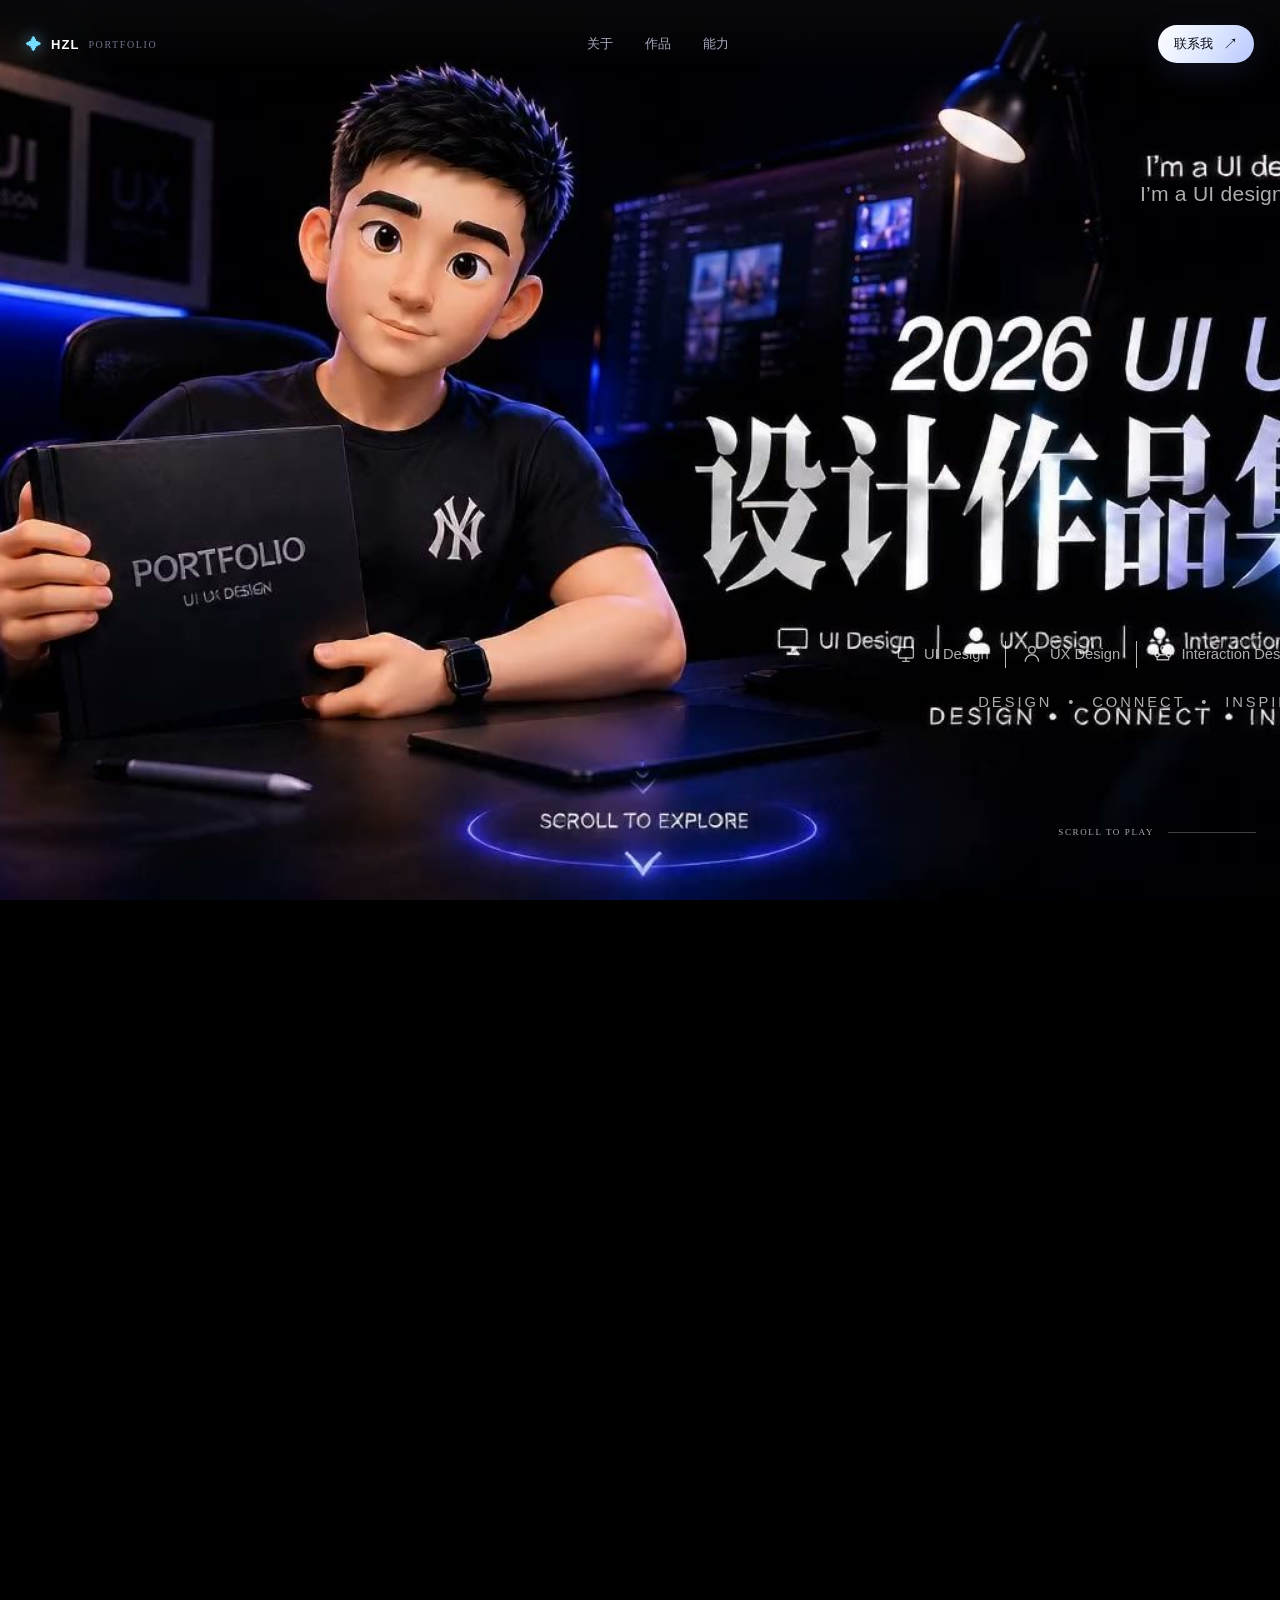
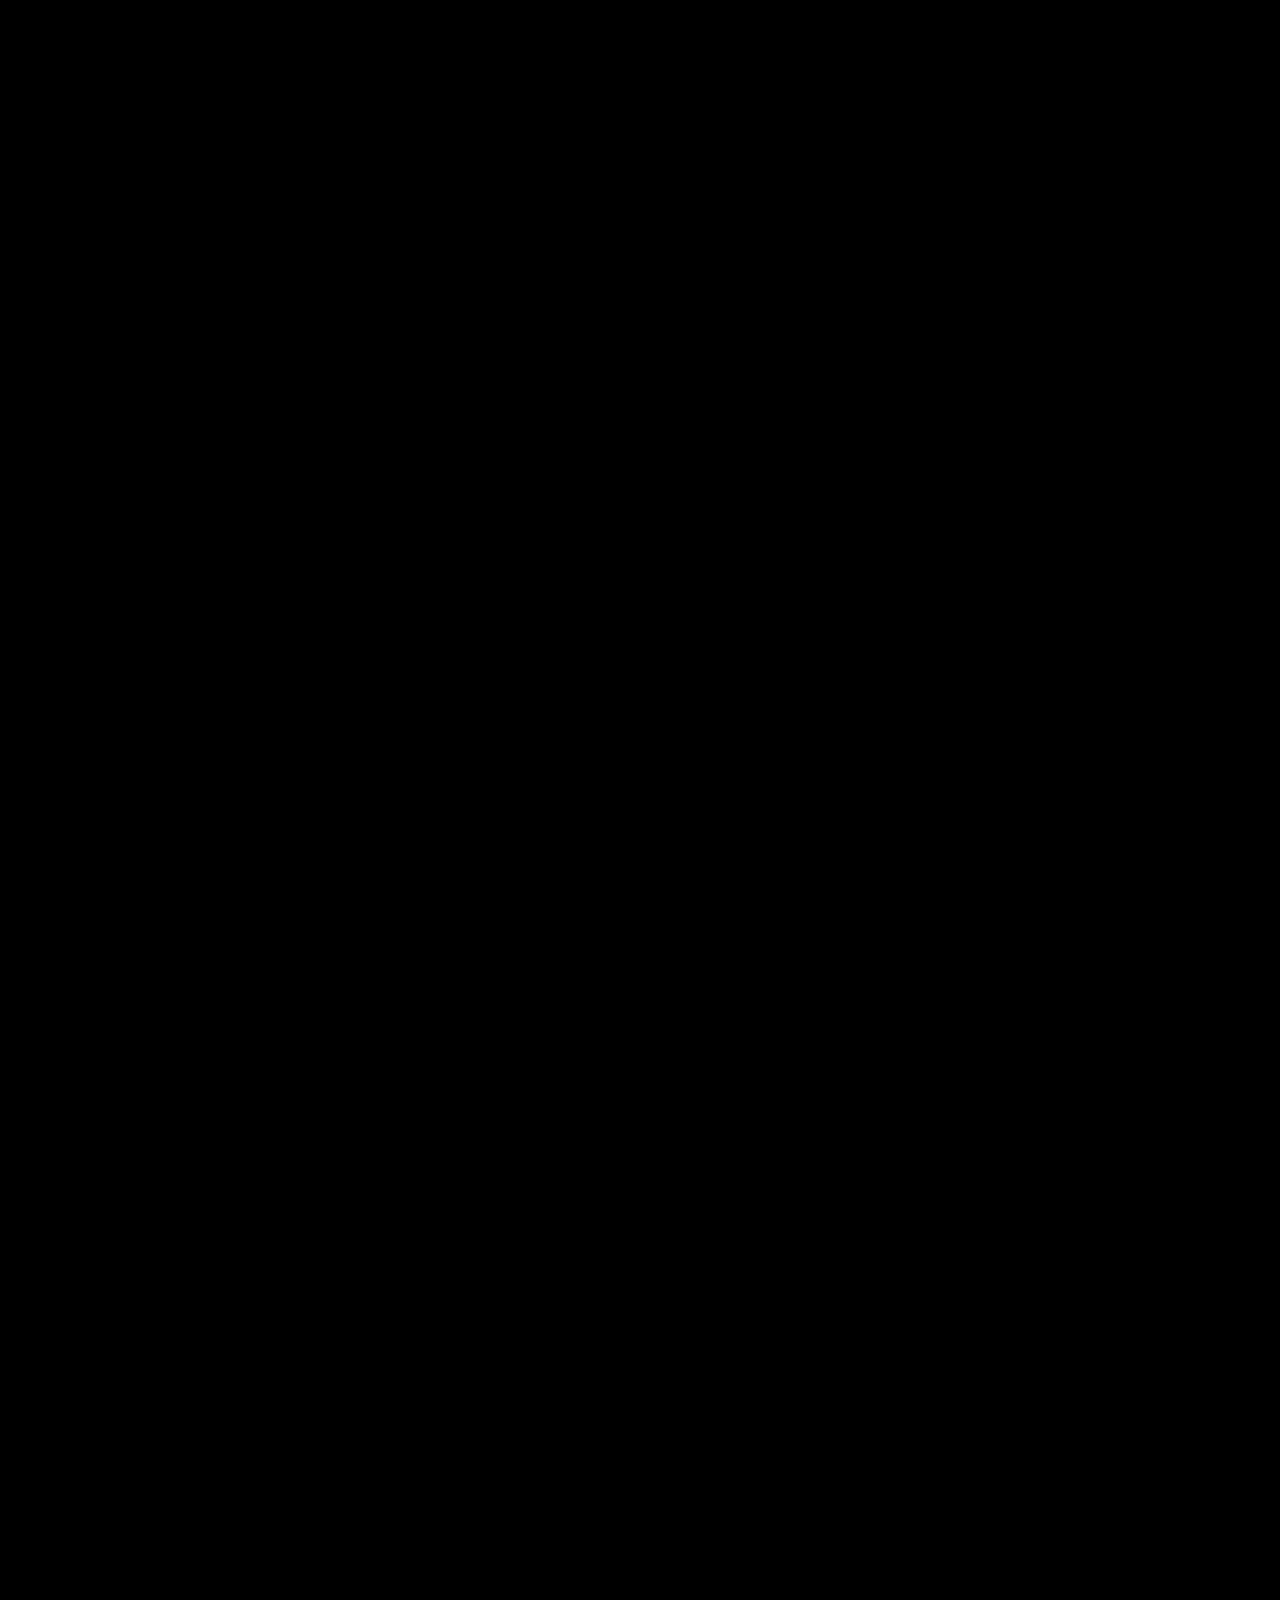
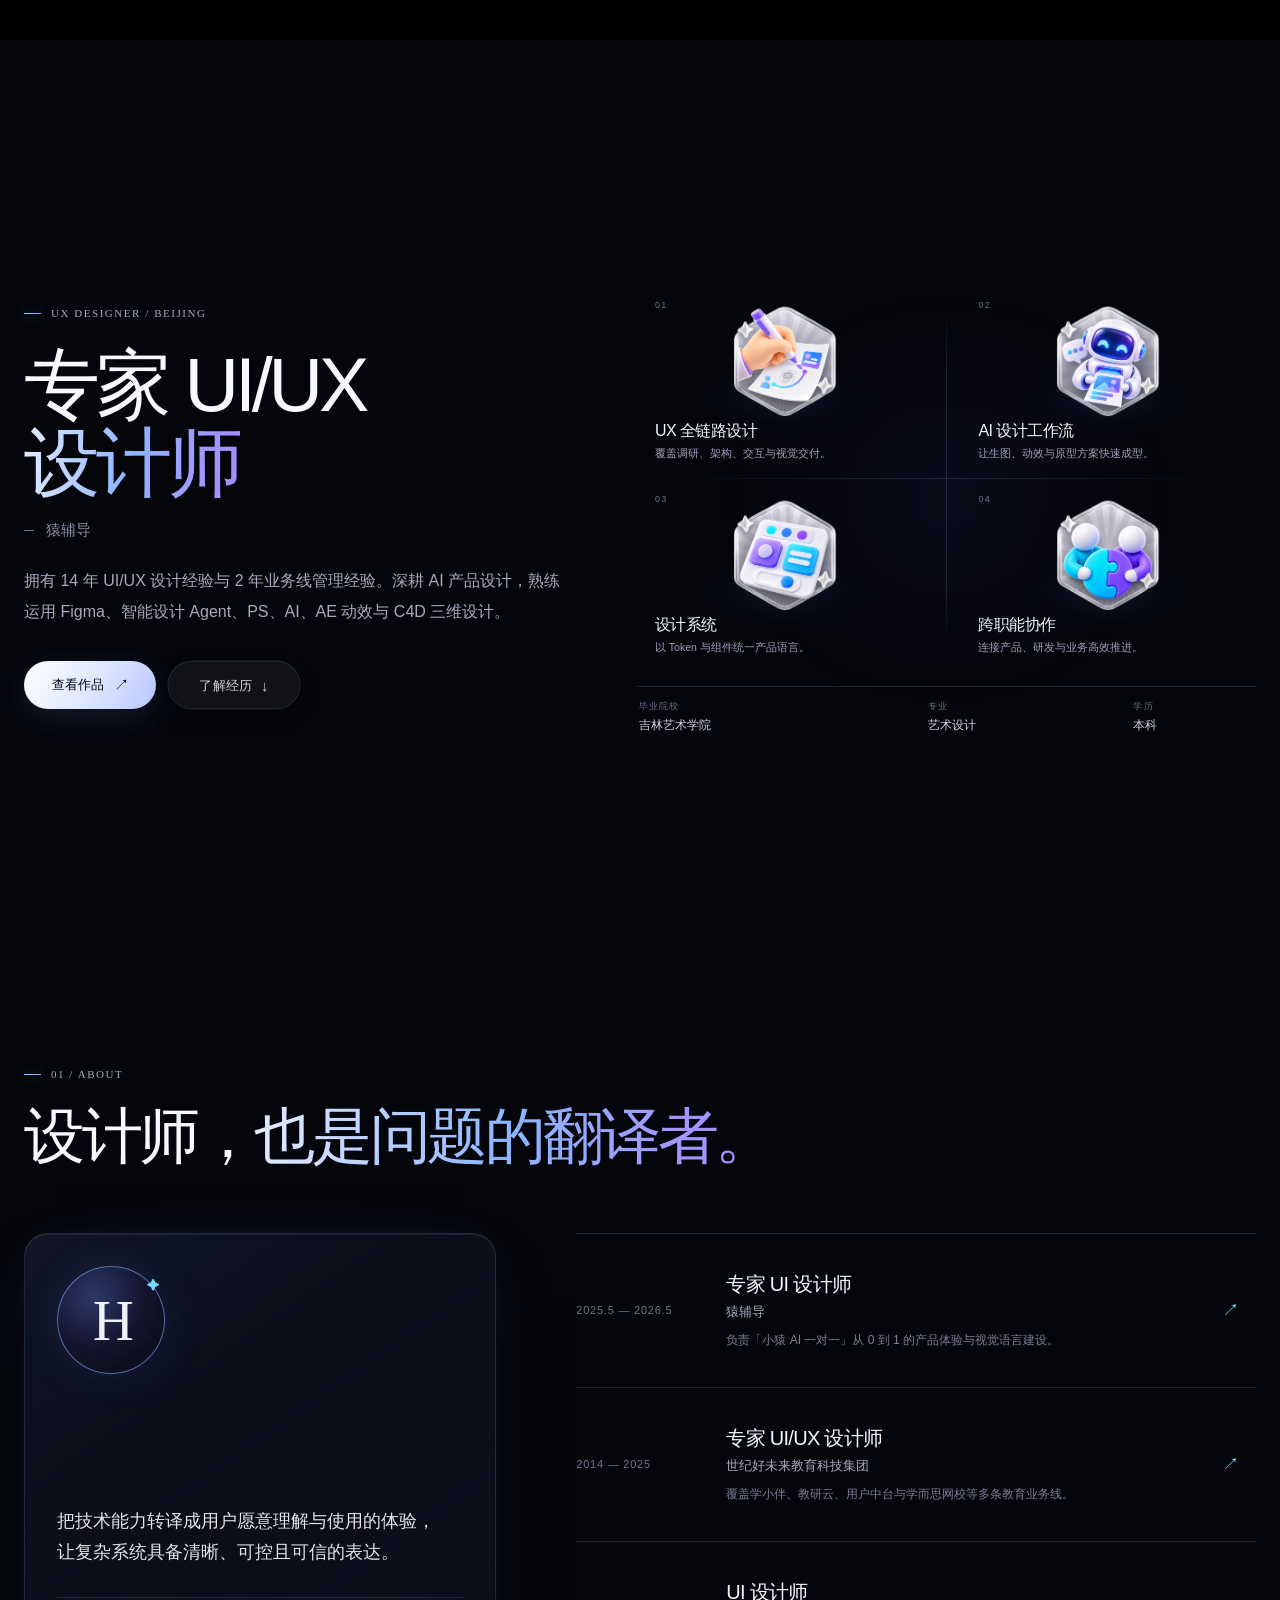
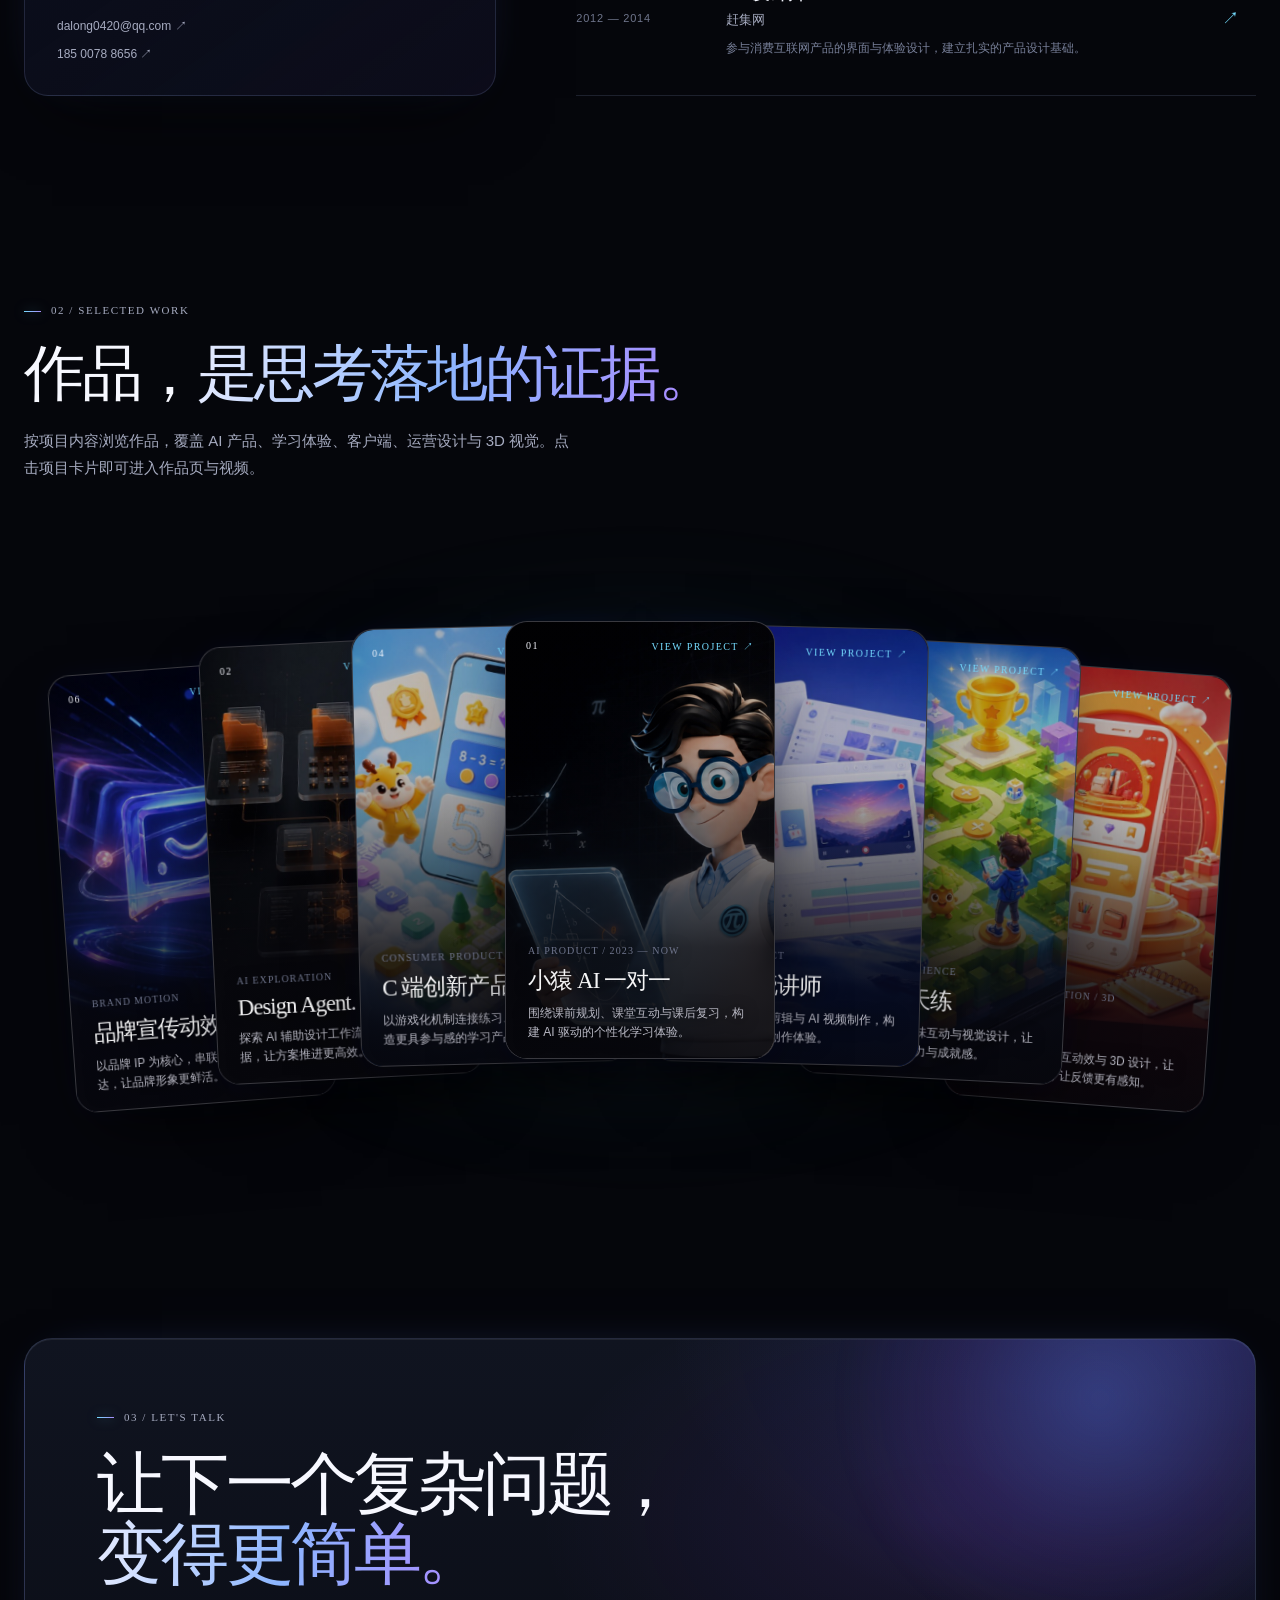
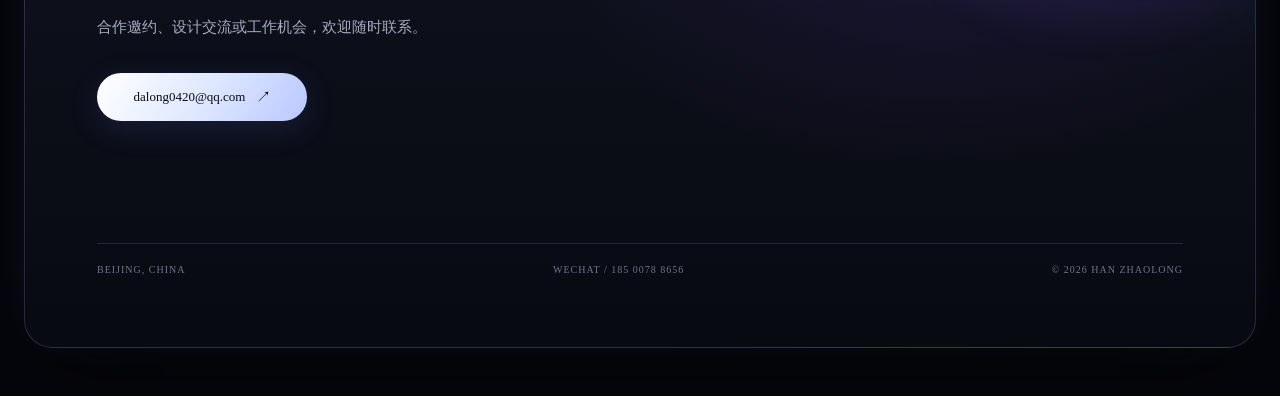
==== index.html @ 0c52e7dc "Deploy source bc55479" ====
<!doctype html>
<html lang="zh-CN">
  <head>
    <meta charset="UTF-8" />
    <meta name="viewport" content="width=device-width, initial-scale=1.0" />
    <meta name="description" content="韩兆龙 · UX 设计师 / AI 产品设计师 / 品牌设计师 · 14 年设计经验" />
    <script>
      var _hmt = _hmt || [];
      (function() {
        var hm = document.createElement('script');
        hm.src = 'https://hm.baidu.com/hm.js?922a0c4b0b0a022ebca0e4b324c9f6fa';
        var s = document.getElementsByTagName('script')[0];
        s.parentNode.insertBefore(hm, s);
      })();
    </script>
    <title>韩兆龙 · UX Portfolio</title>
    <script type="module" crossorigin src="/assets/index-C6Xk2EJB.js"></script>
    <link rel="stylesheet" crossorigin href="/assets/index-DSu1afa3.css">
  </head>
  <body>
    <div id="root"></div>
  </body>
</html>
---- assets/index-DSu1afa3.css ----
*{box-sizing:border-box;margin:0;padding:0}html{scroll-behavior:smooth;scrollbar-width:thin;scrollbar-color:#ffffff26 transparent}body{color:#f0f0f0;-webkit-font-smoothing:antialiased;background:#0a0a0a;font-family:-apple-system,BlinkMacSystemFont,Segoe UI,PingFang SC,Hiragino Sans GB,Microsoft YaHei,sans-serif;overflow-x:hidden}.specular-button{letter-spacing:.01em;color:var(--sb-text-color);background:color-mix(in srgb,var(--sb-tint) calc(var(--sb-tint-opacity)*100%),transparent);border-radius:var(--sb-radius);-webkit-backdrop-filter:blur(var(--sb-blur));cursor:pointer;border:0;outline:none;justify-content:center;align-items:center;margin:0;font:500 13px/1 Inter,sans-serif;transition:transform .15s;display:inline-flex;position:relative;box-shadow:inset 0 1px #ffffff0a,0 8px 24px #00000040}.specular-button:active{transform:scale(.97)}.specular-button:focus-visible{outline-offset:3px;outline:2px solid #d1fae5b3}.specular-button--sm{padding:10px 22px}.specular-button__fx{pointer-events:none;z-index:1;position:absolute;inset:-20px}.specular-button__fx canvas{width:100%;height:100%;display:block}.specular-button__label{z-index:2;align-items:center;gap:9px;display:inline-flex;position:relative}.work-card{width:100%;color:inherit;text-align:left;font:inherit;cursor:default;background:0 0;border:0;padding:0;text-decoration:none;display:block}.work-featured{cursor:pointer}.project-deck{perspective:1500px;perspective-origin:50% 44%;isolation:isolate;place-items:center;min-height:590px;margin-top:64px;display:grid;position:relative}@media (width>=1600px){.project-deck{zoom:1.15}}@media (width>=2000px){.project-deck{zoom:1.3}}@media (width>=2400px){.project-deck{zoom:1.5}}.project-deck:before{content:"";z-index:-1;filter:blur(45px);pointer-events:none;background:radial-gradient(circle,#6470ff29,#34d3990a 42%,#0000 72%);border-radius:50%;position:absolute;inset:9% 5% 3%}.project-deck>div{width:0;height:438px;transform-style:preserve-3d;grid-area:1/1;justify-content:center;display:flex}.project-deck>div:hover,.project-deck>div:focus-within{z-index:60!important}.project-deck-card{--tilt-x:0deg;--tilt-y:0deg;--glow-x:50%;--glow-y:35%;width:270px;height:100%;transform:translateX(calc(var(--slot) * 145px)) translateY(var(--fan-y)) rotateY(calc(var(--slot) * -5deg)) rotateZ(calc(var(--slot) * 1.4deg));transform-origin:50% 92%;transform-style:preserve-3d;z-index:var(--depth);will-change:transform;background:#111118;border:1px solid #ffffff2b;border-radius:22px;flex:0 0 270px;transition:transform .5s cubic-bezier(.16,1,.3,1),border-color .35s,box-shadow .45s;position:relative;overflow:hidden;box-shadow:0 30px 70px -24px #000000eb,0 0 28px #5766ff0d}.project-deck-card:after{content:"";z-index:4;border-radius:inherit;background:radial-gradient(circle at var(--glow-x) var(--glow-y), #fff3, transparent 34%);mix-blend-mode:screen;opacity:0;pointer-events:none;transition:opacity .28s;position:absolute;inset:0}.project-deck-card:hover,.project-deck-card:focus-visible,.project-deck-card:focus-within{z-index:50;transform:translateX(calc(var(--slot) * 145px)) translateY(-30px) scale(1.08) rotateX(var(--tilt-x)) rotateY(var(--tilt-y));border-color:#94a3ffb8;outline:none;box-shadow:0 48px 95px -24px #000000f2,0 0 42px #5b70ff33}.project-deck-card:hover:after,.project-deck-card:focus-visible:after,.project-deck-card:focus-within:after{opacity:.65}.project-deck-card .work-image,.project-deck-card:hover .work-image{border-radius:inherit;border:0;height:100%;position:absolute;inset:0;transform:none}.project-deck-card .work-image img{filter:brightness(.88)saturate(.96)contrast(1.03);opacity:.94;transition:filter .4s,opacity .4s,transform .5s}.project-deck-card:hover .work-image img,.project-deck-card:focus-visible .work-image img,.project-deck-card:focus-within .work-image img{filter:brightness()saturate(1.04)contrast(1.02);opacity:1}.project-deck-card .work-image:after{background:linear-gradient(#07070c1f 28%,#07070cd1 65%,#07070cfa 97%)}.project-deck-card .work-image>span,.project-deck-card .work-image>b{top:18px}.project-deck-card .work-info{z-index:3;text-shadow:0 2px 15px #000000d9;min-height:0;padding:26px 22px 16px;position:absolute;inset:auto 0 0;transform:translateZ(34px)}.project-deck-card .work-info h3{margin-top:9px;font-size:23px}.project-deck-card .work-info>span{color:#b8b8c3;font-size:12px;line-height:1.6}.work-chapters{flex-wrap:wrap;gap:7px;margin:16px 0 0;padding:0;list-style:none;display:flex}.work-subprojects{margin-top:16px}.work-subprojects summary{width:fit-content;color:var(--accent);letter-spacing:.08em;cursor:pointer;font:500 11px/1 Inter,sans-serif;list-style:none}.work-subprojects summary::-webkit-details-marker{display:none}.work-subprojects summary:before{content:"▷";margin-right:7px;transition:transform .25s;display:inline-block}.work-subprojects[open] summary:before{transform:rotate(90deg)}.work-chapters li{color:var(--muted);letter-spacing:.04em;background:#ffffff06;border:1px solid #ffffff1a;border-radius:999px;padding:7px 10px;font:10px/1 Inter,sans-serif}.case-chooser-backdrop{z-index:200;-webkit-backdrop-filter:blur(18px);background:#030305c7;place-items:center;padding:32px;animation:.28s ease-out chooser-fade;display:grid;position:fixed;inset:0}.case-chooser{background:linear-gradient(145deg,#18181dfa,#0a0a0dfa);border:1px solid #ffffff24;border-radius:28px;width:min(1180px,100%);max-height:calc(100svh - 64px);padding:48px;animation:.42s cubic-bezier(.22,1,.36,1) chooser-rise;position:relative;overflow:auto;box-shadow:0 40px 120px #000000a6}.case-chooser-close{color:#d4d4d8;cursor:pointer;background:#ffffff0a;border:1px solid #ffffff24;border-radius:50%;width:40px;height:40px;font:300 25px/1 Inter,sans-serif;transition:border-color .25s,color .25s,transform .25s;position:absolute;top:22px;right:24px}.case-chooser-close:hover,.case-chooser-close:focus-visible{border-color:var(--accent);color:#fff;outline:none;transform:rotate(8deg)}.case-chooser h2{color:#fff;letter-spacing:-.055em;max-width:680px;margin:22px 0 14px;font:500 clamp(38px,5vw,62px)/1.02 Geist,Inter,sans-serif}.case-chooser h2 em{color:var(--accent);font-style:normal;display:block}.case-chooser-intro{color:var(--muted);font-size:14px;line-height:1.7}.case-chooser-grid{grid-template-columns:repeat(3,minmax(0,1fr));gap:16px;margin-top:34px;display:grid}.case-choice{border:1px solid var(--line);min-width:0;color:inherit;text-align:left;font:inherit;cursor:pointer;background:#ffffff06;border-radius:20px;padding:0;text-decoration:none;transition:transform .35s cubic-bezier(.22,1,.36,1),border-color .3s,background .3s;display:block;overflow:hidden}.case-choice:hover,.case-choice:focus-visible{background:#ffffff0b;border-color:#34d3997a;outline:none;transform:translateY(-5px)}.case-choice-image{background:#151411;height:190px;overflow:hidden}.case-choice-image img{object-fit:cover;filter:grayscale(.35);opacity:.78;width:100%;height:100%;transition:transform .65s cubic-bezier(.22,1,.36,1),filter .3s,opacity .3s;display:block}.case-choice:hover img,.case-choice:focus-visible img{filter:grayscale(0);opacity:1;transform:scale(1.035)}.case-choice-copy{flex-direction:column;min-width:0;min-height:230px;padding:24px;display:flex}.case-choice-copy>span{color:var(--accent);letter-spacing:.14em;font:10px/1 Inter,sans-serif}.case-choice-copy h3{color:#fff;letter-spacing:-.04em;margin:13px 0 10px;font:500 25px/1.15 Geist,Inter,sans-serif}.case-choice-copy p{color:var(--muted);font-size:13px;line-height:1.7}.case-choice-copy b{color:#fff;letter-spacing:.1em;margin-top:auto;padding-top:24px;font:500 11px/1 Inter,sans-serif}@keyframes chooser-fade{0%{opacity:0}to{opacity:1}}@keyframes chooser-rise{0%{opacity:0;transform:translateY(22px)scale(.985)}to{opacity:1;transform:none}}.project-gallery-backdrop{z-index:220;-webkit-backdrop-filter:blur(22px);background:#030306e0;place-items:center;padding:24px;animation:.28s ease-out chooser-fade;display:grid;position:fixed;inset:0}.project-gallery{background:linear-gradient(145deg,#17171dfc,#08080cfc);border:1px solid #ffffff24;border-radius:26px;grid-template-rows:auto minmax(0,1fr) auto;width:min(1240px,100%);height:min(900px,100svh - 48px);max-height:calc(100svh - 48px);animation:.42s cubic-bezier(.22,1,.36,1) chooser-rise;display:grid;overflow:hidden;box-shadow:0 45px 140px #000000b8}.project-gallery-header{border-bottom:1px solid var(--line);grid-template-columns:minmax(0,1fr) auto 42px 42px;align-items:center;gap:24px;min-height:92px;padding:18px 22px 16px 28px;display:grid}.project-gallery-header p{color:var(--accent);letter-spacing:.14em;font:10px/1 Inter,sans-serif}.project-gallery-header h2{color:#fff;letter-spacing:-.04em;margin-top:7px;font:500 25px/1.05 Geist,Inter,sans-serif}.project-gallery-header>span{color:var(--muted);letter-spacing:.12em;font:11px/1 Inter,sans-serif}.project-gallery-close,.project-gallery-expand,.project-gallery-thumbnails-toggle,.project-gallery-nav{color:#fff;cursor:pointer;background:#0c0c10b8;border:1px solid #ffffff26;transition:border-color .25s,background .25s,transform .25s}.project-gallery-close,.project-gallery-expand,.project-gallery-thumbnails-toggle{border-radius:50%;width:42px;height:42px;font:300 25px/1 Inter,sans-serif}.project-gallery-expand{font-size:17px}.project-gallery-thumbnails-toggle{font-size:18px}.project-gallery-close:hover,.project-gallery-close:focus-visible,.project-gallery-expand:hover,.project-gallery-expand:focus-visible,.project-gallery-thumbnails-toggle:hover,.project-gallery-thumbnails-toggle:focus-visible,.project-gallery-thumbnails-toggle[aria-pressed=true],.project-gallery-nav:hover,.project-gallery-nav:focus-visible{border-color:var(--accent);background:#1c1c22f2;outline:none}.project-gallery-stage{background:#050507;place-items:center;min-width:0;height:auto;min-height:0;padding:18px 76px;display:grid;position:relative;overflow:hidden}.project-gallery-stage>img,.project-gallery-stage>video{object-fit:contain;border-radius:8px;width:100%;min-width:0;height:100%;min-height:0;display:block;box-shadow:0 24px 65px #00000080}.project-gallery-nav{border-radius:14px;place-items:center;width:46px;height:58px;display:grid;position:absolute;top:50%;transform:translateY(-50%)}.project-gallery-nav:hover,.project-gallery-nav:focus-visible{transform:translateY(-50%)scale(1.04)}.project-gallery-nav svg{width:23px;height:23px}.project-gallery-nav.is-previous{left:17px}.project-gallery-nav.is-next{right:17px}.project-gallery-thumbnails{scrollbar-width:thin;scrollbar-color:#fff3 transparent;background:#ffffff05;gap:9px;padding:14px 20px 18px;display:flex;overflow-x:auto}.project-gallery-thumbnails button{opacity:.55;cursor:pointer;background:#111;border:1px solid #ffffff1f;border-radius:8px;flex:0 0 92px;height:54px;padding:0;transition:opacity .22s,border-color .22s,transform .22s;position:relative;overflow:hidden}.project-gallery-thumbnails button:hover,.project-gallery-thumbnails button:focus-visible,.project-gallery-thumbnails button.is-active{border-color:var(--accent);opacity:1;outline:none;transform:translateY(-2px)}.project-gallery-thumbnails img{object-fit:cover;width:100%;height:100%;display:block}.project-gallery-play{color:#fff;background:#050508c7;border:1px solid #ffffff85;border-radius:50%;place-items:center;width:26px;height:26px;padding-left:2px;font:10px/1 Inter,sans-serif;display:grid;position:absolute;inset:50% auto auto 50%;transform:translate(-50%,-50%);box-shadow:0 4px 16px #00000073}.project-gallery-backdrop.is-fullscreen{-webkit-backdrop-filter:none;background:#000;padding:0}.project-gallery-backdrop.is-fullscreen .project-gallery{background:#000;border:0;border-radius:0;width:100vw;height:100svh;max-height:none;display:block;position:relative}.project-gallery-backdrop.is-fullscreen .project-gallery-header{z-index:3;background:0 0;border:0;grid-template-columns:auto 42px 42px 42px;justify-content:end;gap:10px;min-height:0;padding:0;position:absolute;inset:18px 18px auto auto}.project-gallery-backdrop.is-fullscreen .project-gallery-header>div{display:none}.project-gallery-backdrop.is-fullscreen .project-gallery-header>span{color:#fff;-webkit-backdrop-filter:blur(8px);background:#00000094;border-radius:999px;padding:10px 12px}.project-gallery-backdrop.is-fullscreen .project-gallery-stage{background:#000;height:100%;padding:0;transition:bottom .28s cubic-bezier(.22,1,.36,1);position:absolute;inset:0}.project-gallery-backdrop.is-fullscreen .project-gallery-stage>img,.project-gallery-backdrop.is-fullscreen .project-gallery-stage>video{box-shadow:none;border-radius:0}.project-gallery-backdrop.is-fullscreen .project-gallery-thumbnails{display:none}.project-gallery-backdrop.is-fullscreen.is-thumbnails-open .project-gallery-stage{height:auto;bottom:86px}.project-gallery-backdrop.is-fullscreen.is-thumbnails-open .project-gallery-thumbnails{z-index:4;-webkit-backdrop-filter:blur(18px);background:#08080ceb;border-top:1px solid #ffffff1a;height:86px;padding:14px 18px 18px;display:flex;position:absolute;inset:auto 0 0}@media (width<=900px) and (width>=681px){.case-chooser-grid{grid-template-columns:1fr 1fr}}@media (width<=680px){.project-deck{place-items:initial;perspective:1100px;scroll-snap-type:x mandatory;scrollbar-width:none;min-height:510px;margin:42px -18px 0;padding:15px 18px 32px;display:flex;overflow-x:auto}.project-deck::-webkit-scrollbar{display:none}.project-deck>div{scroll-snap-align:center;flex:0 0 min(78vw,300px);width:min(78vw,300px);height:430px;margin-right:20px}.project-deck-card,.project-deck-card:hover,.project-deck-card:focus-visible,.project-deck-card:focus-within{flex-basis:100%;width:100%;transform:none}.project-gallery-backdrop{padding:10px}.project-gallery{border-radius:19px;height:calc(100svh - 20px);max-height:calc(100svh - 20px)}.project-gallery-header{grid-template-columns:1fr auto 36px 36px;gap:10px;min-height:76px;padding:13px 13px 12px 17px}.project-gallery-header h2{font-size:20px}.project-gallery-close,.project-gallery-expand,.project-gallery-thumbnails-toggle{width:36px;height:36px}.project-gallery-backdrop.is-fullscreen .project-gallery-header{grid-template-columns:auto 36px 36px 36px;gap:8px;inset:10px 10px auto auto}.project-gallery-backdrop.is-fullscreen .project-gallery-stage{padding:0}.project-gallery-backdrop.is-fullscreen.is-thumbnails-open .project-gallery-stage{bottom:68px}.project-gallery-backdrop.is-fullscreen.is-thumbnails-open .project-gallery-thumbnails{height:68px;padding:10px 12px 13px}.project-gallery-stage{height:auto;padding:12px 42px}.project-gallery-nav{border-radius:11px;width:34px;height:48px}.project-gallery-nav.is-previous{left:6px}.project-gallery-nav.is-next{right:6px}.project-gallery-thumbnails{gap:7px;padding:10px 12px 13px}.project-gallery-thumbnails button{flex-basis:76px;height:45px}.case-chooser-backdrop{padding:14px}.case-chooser{border-radius:22px;max-height:calc(100svh - 28px);padding:34px 18px 20px}.case-chooser-close{width:36px;height:36px;top:15px;right:16px}.case-chooser h2{overflow-wrap:anywhere;margin-top:20px;font-size:34px}.case-chooser-intro{padding-right:28px}.case-chooser-grid{grid-template-columns:1fr;gap:12px;margin-top:25px}.case-choice{grid-template-columns:96px minmax(0,1fr);display:grid}.case-choice-image{height:100%;min-height:170px}.case-choice-copy{min-height:170px;padding:18px}.case-choice-copy h3{overflow-wrap:anywhere;font-size:20px}.case-choice-copy p{font-size:12px}.case-choice-copy b{padding-top:14px}}@media (prefers-reduced-motion:reduce){.project-deck-card,.project-deck-card:hover,.project-deck-card:focus-visible,.project-deck-card:focus-within{transform:translateX(calc(var(--slot) * 145px));transition:none}.case-chooser-backdrop,.case-chooser{animation:none}}.light-rays-container{pointer-events:none;width:100%;height:100%;position:relative;overflow:hidden}@font-face{font-family:Inter;src:local(Inter),local(Helvetica Neue);font-display:swap}@font-face{font-family:Geist;src:local(Geist),local(SF Pro Display),local(Helvetica Neue);font-display:swap}.video-intro-sticky{isolation:isolate}.video-intro-media{z-index:0}.video-intro-vignette{z-index:1}.video-copy-stage{z-index:4;transform:translate(-50%,-50%)}.navbar-video-hidden{opacity:0;pointer-events:none;transform:translateY(-18px)}.video-copy-top{width:18.5%;height:11%;padding-left:1.4%;top:10%;left:81.5%;box-shadow:0 0 12px 7px #000000d6}.video-copy-bottom{align-items:flex-end;gap:clamp(14px,1.55vw,24px);width:42%;height:22%;padding:1.5% 2.4% 1.2% 1%;top:60%;left:58%;box-shadow:0 0 13px 8px #000000db}.video-disciplines{justify-content:flex-end}.video-copy-bottom>p{text-align:right}.video-intro{--video-progress:0;background:#000;height:360vh;position:relative}.video-intro-sticky{background:#000;height:100svh;position:sticky;top:0;overflow:hidden}.video-intro-media{object-fit:cover;opacity:1;width:100%;height:100%;position:absolute;inset:0}.video-intro-vignette{pointer-events:none;background:linear-gradient(#0000007a,#0000 28% 62%,#00000085),linear-gradient(90deg,#0000004d,#0000 45%);position:absolute;inset:0}.video-copy-stage{z-index:2;pointer-events:none;color:#fff;width:max(100vw,177.778vh);height:max(56.25vw,100vh);position:absolute;top:50%;left:50%;transform:translate(-50%,-50%)}.video-copy-top{background:linear-gradient(90deg,#000000f5 0%,#000 18% 88%,#000000d1 100%);align-items:center;width:20%;height:15%;padding-left:2%;display:flex;position:absolute;top:9%;left:80.5%;box-shadow:0 0 22px 15px #000000e6}.video-copy-top p{letter-spacing:.01em;white-space:nowrap;font:400 clamp(14px,1.65vw,28px)/1.2 Geist,Inter,sans-serif}.video-copy-bottom{background:linear-gradient(90deg,#000000d1,#000 8% 100%);flex-direction:column;justify-content:center;align-items:center;gap:clamp(18px,2.1vw,32px);width:46%;height:26%;padding:2% 1% 1%;display:flex;position:absolute;top:66%;left:54.5%;box-shadow:0 0 24px 17px #000000e6}.video-disciplines{justify-content:center;align-items:center;gap:clamp(10px,1.25vw,22px);width:100%;display:flex}.video-disciplines span{white-space:nowrap;align-items:center;gap:clamp(6px,.65vw,11px);font:400 clamp(11px,1.15vw,20px)/1 Geist,Inter,sans-serif;display:flex}.video-disciplines svg{fill:none;stroke:currentColor;stroke-width:1.7px;stroke-linecap:round;stroke-linejoin:round;width:clamp(16px,1.55vw,27px);height:clamp(16px,1.55vw,27px)}.video-disciplines i{background:#ffffffb8;width:1px;height:clamp(20px,2.1vw,34px)}.video-copy-bottom>p{letter-spacing:.2em;white-space:nowrap;font:400 clamp(10px,1.15vw,20px)/1 Inter,sans-serif}.video-copy-bottom>p b{padding:0 .6em;font-weight:400}.video-intro-scroll{z-index:3;right:max(24px,calc((100vw - var(--max))/2));color:#ffffffad;letter-spacing:.18em;align-items:center;gap:14px;font:500 9px/1 Inter;display:flex;position:absolute;bottom:clamp(40px,7vh,72px)}.video-intro-scroll>i{background:#ffffff40;width:88px;height:1px;display:block;overflow:hidden}.video-intro-scroll>i b{transform-origin:0;width:100%;height:100%;transform:scaleX(var(--video-progress));background:#fff;display:block}.navbar-on-video{background:linear-gradient(#0000007a,#0000)}.magic-rings-background{z-index:0;pointer-events:auto;opacity:.95;mix-blend-mode:screen;position:absolute;inset:0;-webkit-mask-image:radial-gradient(76% 58% at 55% 32%,#000 0%,#000000e6 50%,#0000 100%);mask-image:radial-gradient(76% 58% at 55% 32%,#000 0%,#000000e6 50%,#0000 100%)}.aura-background:before,.aura-background:after,.aura-background i,.aura-background b{z-index:1;pointer-events:none}.aura-background b{opacity:.55}@media (width<=860px){.magic-rings-background{opacity:.55;-webkit-mask-image:radial-gradient(105% 45% at 50% 15%,#000 0%,#000000b8 58%,#0000 100%);mask-image:radial-gradient(105% 45% at 50% 15%,#000 0%,#000000b8 58%,#0000 100%)}}.spotlight-four{opacity:.18;filter:blur(15px);width:15vw;animation-delay:-1.3s;left:20%;transform:rotate(31deg)}.spotlight-five{opacity:.2;filter:blur(14px);width:16vw;animation-delay:-4s;left:63%;transform:rotate(-27deg)}.background-sweep{display:none}.spotlight{z-index:1;clip-path:polygon(43% 0,57% 0,100% 100%,75% 94%,54% 100%,22% 92%,0 100%);filter:blur(14px);mix-blend-mode:screen;opacity:.34;transform-origin:top;will-change:transform,opacity,filter;background:linear-gradient(90deg,#0000 0%,#ffffff06 16%,#ffffff3b 48%,#ffffff12 61%,#0000 100%);width:21vw;min-width:240px;height:125vh;position:absolute;top:-34vh;-webkit-mask-image:linear-gradient(#000 0%,#000000e6 55%,#0000 100%);mask-image:linear-gradient(#000 0%,#000000e6 55%,#0000 100%)}.spotlight:after{content:"";clip-path:polygon(42% 0,62% 0,100% 100%,0 92%);filter:blur(20px);opacity:.5;background:radial-gradient(at 48% 22%,#fff6,#0000 30%),linear-gradient(90deg,#0000,#ffffff29,#0000);position:absolute;inset:3% 22% 0}.spotlight-one{animation:13s cubic-bezier(.37,.02,.36,1) infinite alternate beamOne;left:31%}.spotlight-two{width:15vw;animation:17s cubic-bezier(.25,.1,.35,1) -4s infinite alternate beamTwo;left:42%}.spotlight-three{width:23vw;animation:15s cubic-bezier(.42,0,.28,1) -9s infinite alternate beamThree;left:51%}.spotlight-four{width:18vw;animation:19s ease-in-out -6s infinite alternate beamFour;left:17%}.spotlight-five{width:20vw;animation:16s cubic-bezier(.3,.05,.4,1) -11s infinite alternate beamFive;left:64%}@keyframes beamOne{0%{opacity:.14;filter:blur(20px);transform:rotate(17deg)translate(-3vw)scaleX(.82)}35%{opacity:.48;filter:blur(10px);transform:rotate(23deg)translate(2vw)scaleX(1.08)}68%{opacity:.28;filter:blur(16px);transform:rotate(19deg)translate(-1vw)scaleX(.92)}to{opacity:.42;filter:blur(12px);transform:rotate(27deg)translate(4vw)scaleX(1.13)}}@keyframes beamTwo{0%{opacity:.12;filter:blur(22px);transform:rotate(4deg)translate(2vw)scaleX(1.14)}44%{opacity:.43;filter:blur(9px);transform:rotate(11deg)translate(-2vw)scaleX(.76)}76%{opacity:.21;filter:blur(17px);transform:rotate(7deg)translate(3vw)scaleX(1.03)}to{opacity:.35;filter:blur(12px);transform:rotate(14deg)translate(-1vw)scaleX(.84)}}@keyframes beamThree{0%{opacity:.1;filter:blur(23px);transform:rotate(-19deg)translate(4vw)scaleX(.78)}30%{opacity:.37;filter:blur(11px);transform:rotate(-11deg)translate(-2vw)scaleX(1.16)}65%{opacity:.18;filter:blur(19px);transform:rotate(-17deg)translate(1vw)scaleX(.9)}to{opacity:.41;filter:blur(10px);transform:rotate(-8deg)translate(-4vw)scaleX(1.08)}}@keyframes beamFour{0%{opacity:.05;filter:blur(24px);transform:rotate(28deg)translate(-4vw)scaleX(.7)}50%{opacity:.21;filter:blur(13px);transform:rotate(36deg)translate(3vw)scaleX(1.2)}to{opacity:.09;filter:blur(20px);transform:rotate(24deg)translate(0)scaleX(.82)}}@keyframes beamFive{0%{opacity:.06;filter:blur(23px);transform:rotate(-29deg)translate(4vw)scaleX(.75)}43%{opacity:.24;filter:blur(12px);transform:rotate(-20deg)translate(-3vw)scaleX(1.15)}to{opacity:.1;filter:blur(19px);transform:rotate(-33deg)translate(1vw)scaleX(.86)}}.background-sweep{filter:blur(2px);mix-blend-mode:screen;background:linear-gradient(90deg,#0000 0%,#fff0 23%,#34d39906 42%,#ffffff1f 50%,#34d39906 58%,#0000 78%);width:38%;height:130%;animation:14s cubic-bezier(.4,0,.2,1) infinite backgroundSweep;position:absolute;top:-15%;left:-45%;transform:rotate(18deg)}.background-sweep:after{content:"";filter:blur(18px);background:#ffffff2e;position:absolute;inset:0 47%}@keyframes backgroundSweep{0%,16%{opacity:0;transform:translate(-35vw)rotate(18deg)}24%{opacity:.9}52%{opacity:.9;transform:translate(170vw)rotate(18deg)}62%,to{opacity:0;transform:translate(200vw)rotate(18deg)}}:root{--bg:#09090b;--surface:#0e0e11;--surface-up:#131316;--text:#fff;--muted:#a1a1aa;--faint:#71717a;--accent:#34d399;--line:#ffffff1a;--card:#ffffff08;--max:1300px}*{box-sizing:border-box}html{scroll-behavior:smooth}body{background:var(--bg);color:var(--text);margin:0;font-family:Inter,-apple-system,BlinkMacSystemFont,PingFang SC,sans-serif;overflow-x:hidden}::selection{background:#ffffff1a}a:focus-visible{outline:2px solid var(--accent);outline-offset:4px}.app{isolation:isolate;background:var(--bg);min-height:100vh;position:relative}.section-shell{width:min(var(--max),calc(100% - 48px));z-index:2;margin:auto;position:relative}.aura-background{z-index:-1;background:radial-gradient(60% 38% at 50% -10%,#fff1,#0000 75%);position:fixed;inset:0;overflow:hidden}.aura-background:before,.aura-background:after{content:"";border:1px solid #ffffff0b;border-radius:50%;position:absolute;left:50%;transform:translate(-50%)}.aura-background:before{width:145vw;height:70vw;top:-34vw}.aura-background:after{width:100vw;height:54vw;top:-19vw}.aura-background i{background:linear-gradient(#ffffff17,#0000 64%);width:1px;height:100%;position:absolute;top:0;left:50%}.aura-background b{filter:blur(125px);background:#34d3990b;border-radius:50%;width:620px;height:300px;position:absolute;top:30vh;left:50%;transform:translate(-50%)}.aura-background em{display:none}.glass-card{border:1px solid var(--line);-webkit-backdrop-filter:blur(20px);background:linear-gradient(135deg,#ffffff0e,#ffffff05 46%,#ffffff09);box-shadow:0 30px 60px -15px #000c,inset 0 1px #ffffff0d}.navbar{z-index:50;background:linear-gradient(#09090be0,#09090b80,#0000);padding-top:16px;position:fixed;inset:0 0 auto}.nav-inner{height:56px;width:min(var(--max),calc(100% - 48px));justify-content:space-between;align-items:center;margin:auto;padding:0 2px;display:flex}.glass-nav{-webkit-backdrop-filter:none;backdrop-filter:none;box-shadow:none;background:0 0;border:0}.brand{color:#fff;letter-spacing:.08em;align-items:center;gap:9px;font:600 13px/1 Inter,sans-serif;text-decoration:none;display:flex}.brand-spark{color:var(--accent);font-size:15px}.brand i{color:var(--faint);letter-spacing:.16em;font:10px Inter}.nav-links{gap:32px;display:flex}.nav-links a{color:var(--muted);font-size:13px;text-decoration:none;transition:color .25s}.nav-links a:hover,.nav-links a.active{color:#fff}.nav-contact,.button-primary{color:#111;background:#fff;border-radius:999px;justify-content:center;align-items:center;gap:10px;font:500 13px Inter;text-decoration:none;display:inline-flex;position:relative;overflow:hidden}.nav-contact{min-width:86px;height:38px}.nav-contact b,.button-primary b{font-size:15px;font-weight:400}.double-text>span{transition:transform .45s cubic-bezier(.15,.83,.66,1);position:absolute}.double-text>span:nth-child(2){transform:translateY(-180%)}.double-text:hover>span:first-child{transform:translateY(180%)}.double-text:hover>span:nth-child(2){transform:translateY(0)}.hero{grid-template-columns:1fr .9fr;align-items:center;gap:76px;min-height:850px;padding:164px 0 84px;display:grid}.eyebrow{color:var(--muted);letter-spacing:.14em;align-items:center;gap:10px;margin:0;font:11px/1.2 Inter;display:flex}.eyebrow span{background:var(--accent);width:17px;height:1px}h1,h2,h3,p{margin:0}.hero h1,.section-heading h2,.contact h2{letter-spacing:-.055em;font-family:Geist,Inter,sans-serif;font-weight:500;line-height:1.03}.hero h1{margin:27px 0;font-size:clamp(55px,5.9vw,86px)}.hero h1 em,.section-heading em,.contact h2 em{color:var(--accent);font-style:normal}.hero-summary{max-width:520px;color:var(--muted);font-size:15px;line-height:1.85}.hero-actions{align-items:center;gap:12px;margin-top:34px;display:flex}.button-primary{min-width:132px;height:48px;padding:0 20px;transition:transform .35s cubic-bezier(.15,.83,.66,1),box-shadow .35s}.button-primary:after{content:"";background:var(--accent);filter:blur(14px);opacity:0;border-radius:50%;width:65%;height:16px;transition:opacity .35s;position:absolute;bottom:-12px}.button-primary:hover{transform:translateY(-2px);box-shadow:0 12px 32px #ffffff1f}.button-primary:hover:after{opacity:.42}.button-subtle{color:#d4d4d8;border:1px solid #27272a;border-radius:999px;align-items:center;gap:9px;height:48px;padding:0 18px;font-size:13px;text-decoration:none;transition:border-color .25s,background .25s;display:flex}.button-subtle b{font-size:15px;font-weight:400}.hero-proof{gap:28px;margin-top:58px;display:flex}.hero-proof span{color:var(--faint);flex-direction:column;gap:7px;font-size:11px;display:flex}.hero-proof b{color:#e4e4e7;font-size:16px;font-weight:500}.hero-collage{height:550px;position:relative}.orbit{border:1px solid #ffffff0f;border-radius:50%;position:absolute;top:50%;left:50%;transform:translate(-50%,-50%)}.orbit-one{width:560px;height:560px}.orbit-two{border-color:#34d39921;width:395px;height:395px}.collage-card{border-radius:18px;transition:transform .65s cubic-bezier(.15,.83,.66,1),z-index .1s;position:absolute;overflow:hidden}.collage-card:hover{z-index:100!important;transform:scale(1.035)!important}.collage-card img{object-fit:cover;filter:grayscale()contrast(1.08);opacity:.8;width:100%;height:100%;display:block}.card-main{z-index:2;width:335px;height:430px;top:6%;left:24%;transform:rotate(-4deg)}.card-main:after,.card-archive:after{content:"";background:linear-gradient(160deg,#0000 54%,#000000a6);position:absolute;inset:0}.card-main figcaption,.card-archive figcaption{z-index:2;justify-content:space-between;align-items:center;font-size:10px;display:flex;position:absolute;bottom:15px;left:16px;right:16px}.card-main figcaption b{font-weight:500}.card-detail{z-index:3;width:225px;height:145px;top:14%;right:2%;transform:rotate(6deg)}.card-detail img{filter:grayscale()brightness(.9)}.card-archive{z-index:1;width:220px;height:260px;bottom:2%;left:3%;transform:rotate(5deg)}.card-archive figcaption{color:#d4d4d8;letter-spacing:.12em;font:10px Inter}.collage-note{z-index:4;background:#0e0e11cc;border-radius:14px;flex-direction:column;gap:8px;width:175px;padding:16px;display:flex;position:absolute;bottom:3%;right:0}.collage-note span{color:var(--accent);letter-spacing:.14em;font:9px Inter}.collage-note b{font:500 16px/1.12 Geist,Inter}.about,.projects,.strengths{padding:128px 0}.section-heading{max-width:820px}.section-heading h2{margin:23px 0;font-size:clamp(45px,4.8vw,72px)}.section-heading .section-intro{max-width:550px;color:var(--muted);font-size:15px;line-height:1.8}.about-layout{grid-template-columns:.82fr 1.18fr;gap:80px;margin-top:66px;display:grid}.about-profile{border-radius:24px;flex-direction:column;min-height:390px;padding:32px;display:flex}.monogram{color:#e8fff7;letter-spacing:-.08em;background:radial-gradient(circle at 33% 30%,#34d39933,#0000 65%);border:1px solid #34d39966;border-radius:50%;place-items:center;width:108px;height:108px;font:400 57px/1 Geist;display:grid;position:relative}.monogram span{color:var(--accent);font-size:13px;position:absolute;top:12px;right:9px}.about-profile>p{color:#e4e4e7;max-width:395px;margin:auto 0 30px;font:500 18px/1.7 Geist,Inter}.profile-links{border-top:1px solid var(--line);gap:11px;padding-top:20px;display:grid}.profile-links a{color:var(--muted);font-size:12px;text-decoration:none;transition:color .2s}.profile-links a:hover{color:var(--accent)}.experience-list{border-top:1px solid var(--line)}.experience-list article{border-bottom:1px solid var(--line);grid-template-columns:150px 1fr 22px;align-items:center;min-height:126px;transition:background .3s,padding .3s;display:grid}.experience-list article:hover{background:#ffffff06;padding-left:12px}.experience-list span{color:var(--faint);letter-spacing:.08em;font:11px Inter}.experience-list h3{letter-spacing:-.035em;font:500 20px Geist,Inter}.experience-list p{color:var(--muted);margin-top:7px;font-size:13px}.experience-list b{color:var(--accent);font-size:16px;font-weight:400}.stat-strip{border-top:1px solid var(--line);border-bottom:1px solid var(--line);grid-template-columns:repeat(4,1fr);margin-top:96px;display:grid}.stat-strip>div{border-right:1px solid var(--line);flex-direction:column;gap:7px;padding:25px 0 25px 22px;display:flex}.stat-strip>div:first-child{padding-left:0}.stat-strip>div:last-child{border:0}.stat-strip b{letter-spacing:-.06em;font:500 28px Geist,Inter}.stat-strip span{color:var(--faint);font-size:11px}.projects{padding-top:80px}.work-grid{grid-template-columns:1fr 1fr;gap:20px;margin-top:62px;display:grid}.work-grid>div:first-child{grid-column:1/-1}.work-card{color:inherit;text-decoration:none;display:block}.work-image{border:1px solid var(--line);background:var(--surface);border-radius:20px;height:340px;transition:border-color .35s,transform .35s;position:relative;overflow:hidden}.work-featured .work-image{height:500px}.work-image img{object-fit:cover;filter:grayscale()contrast(1.05);opacity:.65;width:100%;height:100%;transition:transform .8s cubic-bezier(.15,.83,.66,1),filter .4s,opacity .4s;display:block}.work-image:after{content:"";background:linear-gradient(#09090b14 42%,#09090bc2);position:absolute;inset:0}.work-card:hover .work-image{border-color:#ffffff40;transform:translateY(-3px)}.work-card:hover img{filter:grayscale(.25)contrast(1.04);opacity:.9;transform:scale(1.035)}.work-image>span,.work-image>b{z-index:2;letter-spacing:.14em;font:10px Inter;position:absolute;top:20px}.work-image>span{left:20px}.work-image>b{color:var(--accent);font-weight:500;right:20px}.work-info{padding:18px 3px 0}.work-info p{color:var(--faint);letter-spacing:.11em;font:10px Inter}.work-info h3{color:#f4f4f5;letter-spacing:-.04em;margin:8px 0;font:500 25px Geist,Inter}.work-info>span{max-width:450px;color:var(--muted);font-size:13px;line-height:1.7;display:block}.strengths{padding-bottom:150px}.capability-grid{grid-template-columns:repeat(4,1fr);gap:14px;margin-top:60px;display:grid}.capability-card{border-radius:20px;flex-direction:column;min-height:385px;padding:16px;transition:transform .45s cubic-bezier(.15,.83,.66,1),border-color .3s;display:flex;overflow:hidden}.capability-card:hover{z-index:100;border-color:#ffffff38;transform:scale(1.02)}.capability-card>span{color:var(--faint);letter-spacing:.1em;font:10px Inter}.capability-card h3{color:#f4f4f5;letter-spacing:-.04em;margin-top:auto;font:500 19px Geist,Inter}.capability-card p{color:var(--muted);margin-top:10px;font-size:13px;line-height:1.7}.capability-graphic{background:radial-gradient(circle at 50% 54%,#34d3991a,#0000 43%);border-bottom:1px solid #ffffff12;height:180px;margin-bottom:22px;position:relative;overflow:hidden}.capability-graphic i{border:1px solid #d1fae547;border-radius:50%;display:block;position:absolute}.graphic-1 i:first-child{width:112px;height:112px;top:35px;left:25%}.graphic-1 i:nth-child(2){background:#34d3991c;width:62px;height:62px;top:60px;left:42%}.graphic-1 i:nth-child(3){background:var(--accent);width:7px;height:7px;top:88px;left:57%}.graphic-2 i{border-radius:3px}.graphic-2 i:first-child{width:150px;height:86px;top:44px;left:21%;transform:rotate(-14deg)}.graphic-2 i:nth-child(2){background:#34d3991f;width:72px;height:44px;top:61px;left:42%;transform:rotate(13deg)}.graphic-2 i:nth-child(3){background:var(--accent);width:7px;height:7px;top:83px;left:55%}.graphic-3 i{border-radius:2px}.graphic-3 i:first-child{width:150px;height:92px;top:43px;left:20%}.graphic-3 i:nth-child(2){background:#34d3991a;width:100px;height:60px;top:60px;left:34%}.graphic-3 i:nth-child(3){background:#d1fae530;width:44px;height:23px;top:78px;left:47%}.graphic-4 i:first-child{background:var(--accent);width:13px;height:13px;top:83px;left:23%}.graphic-4 i:nth-child(2){background:#d1fae5;width:13px;height:13px;top:50px;right:24%}.graphic-4 i:nth-child(3){border-width:0 0 1px 1px;border-radius:0;width:140px;height:70px;top:65px;left:30%;transform:skewY(-20deg)}.contact{padding:75px 0 48px}.contact-card{background:linear-gradient(#17171b,#0e0e11);border-radius:28px;flex-direction:column;min-height:610px;padding:72px;display:flex;position:relative;overflow:hidden}.contact-glow{filter:blur(10px);background:radial-gradient(circle,#34d3992e,#0000 65%);border-radius:50%;width:600px;height:500px;position:absolute;top:-190px;right:-145px}.contact-card>:not(.contact-glow){z-index:1;position:relative}.contact h2{margin:25px 0;font-size:clamp(50px,5.3vw,78px)}.contact-card>p:not(.eyebrow){max-width:400px;color:var(--muted);margin:0 0 33px;font-size:15px;line-height:1.75}.contact-card footer{border-top:1px solid var(--line);color:var(--faint);letter-spacing:.1em;flex-wrap:wrap;justify-content:space-between;gap:18px;margin-top:auto;padding-top:20px;font:10px Inter;display:flex}.animate-on-scroll{opacity:0;filter:blur(5px);transition:opacity .8s ease-out,transform .8s ease-out,filter .8s ease-out;transform:translateY(30px)}.animate-on-scroll.is-visible{opacity:1;filter:blur();transform:translateY(0)}@media (width<=860px){.section-shell,.nav-inner{width:calc(100% - 36px)}.navbar{padding-top:7px}.nav-inner{height:52px}.nav-links,.brand i{display:none}.hero{grid-template-columns:1fr;gap:36px;min-height:auto;padding:130px 0 80px}.hero h1{font-size:51px}.hero-collage{transform-origin:0 0;width:122%;height:430px;transform:scale(.82)}.card-main{width:305px;height:385px}.card-detail{top:7%;right:5%}.card-archive{bottom:0}.about,.projects,.strengths{padding:94px 0}.about-layout{grid-template-columns:1fr;gap:42px;margin-top:45px}.experience-list article{grid-template-columns:105px 1fr 18px}.experience-list h3{font-size:18px}.stat-strip{grid-template-columns:1fr 1fr;margin-top:65px}.stat-strip>div:nth-child(2){border-right:0}.stat-strip>div:nth-child(n+3){border-top:1px solid var(--line)}.stat-strip>div:nth-child(3){padding-left:0}.work-grid{grid-template-columns:1fr;margin-top:45px}.work-grid>div:first-child{grid-column:auto}.work-image,.work-featured .work-image{height:275px}.capability-grid{grid-template-columns:1fr 1fr;gap:12px;margin-top:42px}.capability-card{min-height:330px}.capability-graphic{height:128px}.contact{padding-top:46px}.contact-card{min-height:550px;padding:39px 24px}.contact-card footer{line-height:1.7}.contact h2{font-size:48px}}@media (prefers-reduced-motion:reduce){*{scroll-behavior:auto!important;transition:none!important;animation:none!important}.animate-on-scroll{opacity:1;filter:none;transform:none}}.app{background:0 0}.aura-background{pointer-events:none;z-index:-1!important}.light-rays-background{z-index:0;pointer-events:none;opacity:.58;mix-blend-mode:screen;position:absolute;inset:0}main{z-index:2;position:relative}.nav-contact{padding:0 16px}.contact-email{align-self:flex-start;min-width:210px}.hero-specular{width:132px;height:48px;border-radius:999px!important;padding:0!important}.hero-specular b{font-size:15px;font-weight:400}.hero-detail-glow{z-index:3;width:225px;height:145px;transition:transform .65s cubic-bezier(.15,.83,.66,1),z-index .1s;position:absolute;inset:14% 2% auto auto;transform:rotate(6deg)}.hero-archive-glow{z-index:1;width:220px;height:260px;transition:transform .65s cubic-bezier(.15,.83,.66,1),z-index .1s;position:absolute;inset:auto auto 2% 3%;transform:rotate(5deg)}.hero-detail-glow:hover{z-index:100;transform:rotate(6deg)scale(1.035)}.hero-archive-glow:hover{z-index:100;transform:rotate(5deg)scale(1.035)}.hero-detail-glow .border-glow-inner,.hero-archive-glow .border-glow-inner{height:100%}.hero-detail-media,.hero-archive-media{border-radius:inherit;width:100%;height:100%;margin:0;display:block;position:relative;overflow:hidden}.hero-detail-media img,.hero-archive-media img{object-fit:cover;filter:grayscale()contrast(1.08);opacity:.8;width:100%;height:100%;display:block}.hero-detail-media img{filter:grayscale()brightness(.9)}.hero-archive-media:after{content:"";background:linear-gradient(160deg,#0000 54%,#000000a6);position:absolute;inset:0}.hero-archive-media figcaption{z-index:2;color:#d4d4d8;letter-spacing:.12em;justify-content:space-between;align-items:center;font:10px Inter;display:flex;position:absolute;bottom:15px;left:16px;right:16px}.hero-note-glow{z-index:4;border-radius:14px;width:175px;transition:transform .45s cubic-bezier(.15,.83,.66,1),z-index .1s;position:absolute;bottom:3%;right:0}.hero-note-glow:hover{z-index:100;transform:scale(1.035)}.hero-glow-note{background:#0e0e11cc;flex-direction:column;gap:8px;min-height:112px;padding:16px;display:flex}.hero-glow-note span{color:var(--accent);letter-spacing:.14em;font:9px Inter}.hero-glow-note b{margin-top:auto;font:500 16px/1.12 Geist,Inter}@media (width<=860px){.hero-detail-glow{top:7%;right:5%}.hero-archive-glow{bottom:0}}.navbar{transition:background .35s,-webkit-backdrop-filter .35s,backdrop-filter .35s}.navbar-scrolled{-webkit-backdrop-filter:blur(18px)saturate(145%);background:#09090bb3}.light-rays-background{opacity:1!important;-webkit-mask-image:none!important;mask-image:none!important}.light-rays-background:before,.light-rays-background:after{content:none!important}.hero-card-glow.hero-detail-glow{z-index:3;width:225px;height:145px;inset:14% 2% auto auto;transform:rotate(6deg)}.hero-card-glow.hero-archive-glow{z-index:1;width:220px;height:260px;inset:auto auto 2% 3%;transform:rotate(5deg)}@media (width<=860px){.hero-card-glow.hero-detail-glow{width:225px;height:145px;inset:7% 5% auto auto}.hero-card-glow.hero-archive-glow{width:220px;height:260px;inset:auto auto 0 3%}}.hero-card-glow:hover{transform:rotate(0)scale(1.035)}.hero-card-glow:hover,.hero-card-glow.hero-detail-glow:hover,.hero-card-glow.hero-archive-glow:hover{transform:rotate(0)scale(1.035)!important}.hero-glow-media:before{content:"";z-index:1;pointer-events:none;mix-blend-mode:screen;opacity:0;background:linear-gradient(135deg,#34d3996b,#0000 44%,#67e8f938 68%,#a78bfa61);transition:opacity .45s;position:absolute;inset:0}.hero-card-glow:hover .hero-glow-media:before{opacity:.82}.hero-card-glow:hover .hero-glow-media img{filter:grayscale(0)contrast(1.06)saturate(1.22);opacity:1}.hero-note-glow:hover .hero-glow-note{background:linear-gradient(135deg,#34d3992e,#0e0e11eb 42%,#a78bfa33);transition:background .45s}.hero-glow-media:before{display:none}.hero-card-glow{z-index:2;width:335px;height:430px;transition:transform .65s cubic-bezier(.15,.83,.66,1),z-index .1s;position:absolute;top:6%;left:24%;transform:rotate(-4deg)}.hero-card-glow:hover{z-index:100;transform:rotate(-4deg)scale(1.035)}.hero-card-glow .border-glow-inner{height:100%}.hero-glow-media{border-radius:inherit;width:100%;height:100%;margin:0;display:block;position:relative;overflow:hidden}.hero-glow-media img{object-fit:cover;filter:grayscale()contrast(1.08);opacity:.8;width:100%;height:100%;display:block}.hero-glow-media:after{content:"";background:linear-gradient(160deg,#0000 54%,#000000a6);position:absolute;inset:0}.hero-glow-media figcaption{z-index:2;justify-content:space-between;align-items:center;font-size:10px;display:flex;position:absolute;bottom:15px;left:16px;right:16px}.hero-glow-media figcaption b{font-weight:500}@media (width<=860px){.hero-card-glow{width:305px;height:385px}}.video-copy-top{width:18.5%;height:18%;box-shadow:none;color:#ffffffad;background:0 0;padding-left:1.25%;top:12.5%;left:80%}.video-copy-bottom{width:39%;height:14%;box-shadow:none;background:0 0;flex-direction:column;justify-content:center;align-items:center;gap:clamp(18px,2.1vw,32px);padding:1%;display:flex;position:absolute;top:68%;left:56.5%}.video-disciplines{color:#ffffffad;justify-content:center;align-items:center;gap:clamp(10px,1.25vw,22px);width:100%;margin-left:84px;display:flex}.video-copy-bottom>p{letter-spacing:.2em;white-space:nowrap;color:#ffffffad;margin-left:171px;font:400 clamp(10px,1.15vw,20px)/1 Inter,sans-serif}.video-intro-scroll{z-index:6}@media (width<=768px){.video-intro-media{object-fit:contain;object-position:center;width:100vw;max-width:none;height:56.25vw;inset:50% auto auto 50%;transform:translate(-50%,-50%)}.video-copy-stage{display:none}.video-copy-top{left:auto;right:var(--mobile-copy-right);justify-content:flex-end;width:30%;padding-left:0}.video-copy-top p{text-align:right;width:100%;font-size:clamp(9px,2.4vw,11px)}.video-copy-bottom{left:auto;right:var(--mobile-copy-right);align-items:flex-end;gap:6px;width:64%;padding-right:0}.video-disciplines{justify-content:flex-end;gap:6px;width:100%;margin-left:0}.video-disciplines span{gap:3px;font-size:clamp(7px,1.9vw,9px)}.video-disciplines svg{width:10px;height:10px}.video-disciplines i{height:12px}.video-copy-bottom>p{text-align:right;letter-spacing:.12em;align-self:flex-end;margin-left:0;font-size:clamp(7px,1.8vw,9px)}}:root{--bg:#05060b;--surface:#080b13;--surface-up:#0d1120;--text:#f7f8ff;--muted:#a6abc0;--faint:#6f758c;--accent:#91a7ff;--accent-cyan:#75dcff;--accent-violet:#a78bfa;--line:#b3c2ff24;--card:#788fff0b}body,.app{background:#05060b}.aura-background{background:radial-gradient(55% 36% at 18% 6%,#425bff29,#0000 72%),radial-gradient(48% 34% at 82% 15%,#9747ff21,#0000 70%),radial-gradient(54% 38% at 52% 76%,#2fa6ff12,#0000 72%),#05060b}.aura-background:before,.aura-background:after{border-color:#91a7ff17}.aura-background i{background:linear-gradient(#91a7ff2e,#0000 64%)}.aura-background b{background:#565cff1a}.navbar:not(.navbar-on-video){background:linear-gradient(#05060bf0,#05060b9e,#0000)}.brand-spark{color:var(--accent-cyan);text-shadow:0 0 16px #75dcffb8}.nav-contact,.button-primary{color:#080a12;background:linear-gradient(120deg,#fff 0%,#dce6ff 54%,#b9c7ff 100%);box-shadow:0 8px 32px #6e8aff24}.button-primary:after{background:#738cff}.button-subtle{background:#6f84ff09;border-color:#a0b3ff38}.button-subtle:hover{background:#697fff1a;border-color:#9eb5ff85}.hero-profile{grid-template-columns:minmax(0,.94fr) minmax(520px,1.06fr);gap:clamp(42px,5vw,76px);min-height:100vh;padding-top:132px;padding-bottom:96px}.hero-title-row{margin:27px 0;position:relative}.hero-title-row h1{margin:0}.hero-title-row>span{color:#8990a7;margin-top:20px;padding-left:22px;font:500 15px/1 Geist,Inter,sans-serif;display:inline-flex;position:relative}.hero-title-row>span:before{content:"";background:#66708d;width:10px;height:1px;position:absolute;top:50%;left:0}.hero-profile .hero-summary{max-width:640px;font-size:16px;line-height:1.9}.hero-capabilities{grid-template-columns:repeat(2,minmax(0,1fr));align-self:center;gap:14px;scroll-margin-top:96px;display:grid;position:relative}.hero-capabilities:before{content:"";z-index:-1;filter:blur(52px);background:radial-gradient(circle,#5770ff29,#7a4eff0f 42%,#0000 72%);border-radius:50%;position:absolute;inset:12% 8%}.hero-capability-card{background:linear-gradient(145deg,#7c94ff17,#0a0d19bd 48%,#6646b50e);border:1px solid #a8bbff24;border-radius:20px;flex-direction:column;min-height:236px;padding:18px 18px 20px;transition:transform .4s cubic-bezier(.15,.83,.66,1),border-color .3s,background .3s,box-shadow .3s;display:flex;position:relative;overflow:hidden;box-shadow:inset 0 1px #ffffff0e,0 22px 54px -38px #3b53dcb3}.hero-capability-card:after{content:"";z-index:0;filter:blur(13px);pointer-events:none;background:radial-gradient(#586fff33,#0000 70%);height:18%;position:absolute;inset:auto 20% 34%}.hero-capability-number{z-index:2;color:#68728d;letter-spacing:.14em;font:500 9px/1 Inter,sans-serif;position:absolute;top:17px;left:18px}.hero-capability-icon{z-index:1;place-items:center;height:120px;display:grid;position:relative}.hero-capability-icon img{object-fit:contain;width:112px;height:112px;transition:transform .45s cubic-bezier(.15,.83,.66,1);display:block}.hero-capability-card:hover .hero-capability-icon img{transform:translateY(-3px)scale(1.035)}.hero-capability-copy{z-index:1;margin-top:auto;position:relative}.hero-capability-copy h3{color:#f3f5ff;letter-spacing:-.035em;font:500 17px/1.2 Geist,Inter,sans-serif}.hero-capability-copy p{color:#858da5;margin-top:8px;font-size:11px;line-height:1.62}@media (width<=1040px){.hero-profile{grid-template-columns:minmax(0,.9fr) minmax(460px,1.1fr);gap:34px}.hero-capability-card{min-height:224px}.hero-capability-icon{height:108px}.hero-capability-icon img{width:100px;height:100px}}@media (width<=860px){.hero-profile{grid-template-columns:1fr;gap:42px;padding-top:110px}.hero-profile .hero-title-row h1{font-size:51px}.hero-capabilities{justify-self:center;width:min(100%,650px)}.hero-capability-card{min-height:224px}}@media (width<=560px){.hero-profile{gap:36px;padding-bottom:74px}.hero-capabilities{grid-template-columns:repeat(2,minmax(0,1fr));gap:10px}.hero-capability-card{border-radius:16px;min-height:216px;padding:14px}.hero-capability-number{top:14px;left:14px}.hero-capability-icon{height:92px}.hero-capability-icon img{width:84px;height:84px}.hero-capability-copy h3{font-size:15px;line-height:1.28}.hero-capability-copy p{margin-top:7px;font-size:10.5px;line-height:1.55}}.eyebrow span{background:linear-gradient(90deg, var(--accent-cyan), var(--accent-violet));box-shadow:0 0 12px #75dcff8c}.hero h1 em,.section-heading em,.contact h2 em{color:#a8b8ff;background:linear-gradient(100deg,#e7ecff 0%,#8db6ff 48%,#aa87ff 100%);-webkit-text-fill-color:transparent;-webkit-background-clip:text;background-clip:text}.glass-card,.capability-card,.about-profile{background:linear-gradient(145deg,#8399ff18,#0d1120ad 35%,#573ba212),#080b13b8;border-color:#a8bbff26;box-shadow:0 30px 72px -28px #000000eb,0 0 50px -34px #6984ffa6,inset 0 1px #ffffff12}.monogram{color:#edf2ff;background:radial-gradient(circle at 34% 28%,#698dff52,#5f37bc1a 48%,#0000 72%);border-color:#80adff94;box-shadow:0 0 42px #5471ff26}.monogram span,.experience-list b,.work-image>b,.collage-note span{color:var(--accent-cyan)}.experience-list article:hover{background:linear-gradient(90deg,#667dff14,#0000 72%)}.stat-strip{background:linear-gradient(90deg,#0000,#647aff09,#0000);border-color:#a6b8ff29}.work-image{background:#080b13;border-color:#a4b7ff29;box-shadow:0 28px 62px -38px #425bffc7}.work-image img{filter:saturate(.72)contrast(1.08)brightness(.82)hue-rotate(4deg);opacity:.78}.work-image:after{background:linear-gradient(#0000 42%,#05060bd6),linear-gradient(125deg,#3a54ff24,#0000 45%,#844cff1a)}.work-card:hover .work-image{border-color:#97b0ff7a;box-shadow:0 32px 76px -35px #4d68ffb8}.work-card:hover img{filter:saturate(1.05)contrast(1.05)brightness(.94);opacity:.96}.capability-graphic{background:radial-gradient(circle at 50% 54%,#5c7bff33,#0000 42%),radial-gradient(circle at 68% 38%,#9655ff1f,#0000 34%)}.capability-grid{grid-template-columns:repeat(4,minmax(0,1fr));gap:16px}.capability-card{flex-direction:column;min-height:0;padding:20px;display:flex;position:relative}.capability-card:hover{border-color:#97b0ff6b;transform:translateY(-3px);box-shadow:0 34px 76px -34px #4d68ff7a,inset 0 1px #ffffff14}.capability-icon{isolation:isolate;background:0 0;border:0;place-items:center;width:100%;max-height:168px;margin:8px 0 18px;padding:4px;display:grid;overflow:hidden;height:168px!important}.capability-icon:after{content:"";filter:blur(14px);z-index:-1;background:radial-gradient(#455eff38,#0000 68%);height:30%;position:absolute;inset:auto 18% 2%}.capability-icon img{aspect-ratio:1;box-sizing:border-box;object-fit:contain;object-position:center;filter:none;max-width:100%;max-height:100%;padding:0;display:block;position:static;width:160px!important;height:160px!important;transform:none!important}.capability-card:hover .capability-icon img{filter:none}.capability-copy{min-width:0;padding:0}.capability-copy>span{color:var(--faint);letter-spacing:.12em;font:10px/1 Inter,sans-serif;position:absolute;top:20px;left:20px}.capability-copy h3{color:#f4f4f5;letter-spacing:-.04em;margin:0;font:500 22px/1.18 Geist,Inter,sans-serif}.capability-copy p{color:var(--muted);margin-top:12px;font-size:13px;line-height:1.75}@media (width<=1040px){.capability-grid{grid-template-columns:repeat(2,minmax(0,1fr))}.capability-card{padding:18px}.capability-icon{max-height:152px;margin:6px 0 16px;height:152px!important}.capability-icon img{width:144px!important;height:144px!important}.capability-copy>span{top:18px;left:18px}.capability-copy h3{font-size:20px}}@media (width<=560px){.capability-grid{grid-template-columns:1fr;gap:12px}.capability-card{padding:18px}.capability-icon{max-height:140px;margin:4px 0 12px;height:140px!important}.capability-icon img{width:132px!important;height:132px!important}.capability-copy h3{font-size:19px}.capability-copy p{margin-top:9px;font-size:12px;line-height:1.7}}.capability-graphic i{border-color:#bbcaff57;box-shadow:0 0 18px #6688ff14}.graphic-1 i:nth-child(2),.graphic-2 i:nth-child(2),.graphic-3 i:nth-child(2){background:#5877ff29}.graphic-1 i:nth-child(3),.graphic-2 i:nth-child(3),.graphic-4 i:first-child{background:#7bdcff;box-shadow:0 0 18px #7bdcffb8}.graphic-4 i:nth-child(2){background:#b39aff;box-shadow:0 0 18px #b39aff9e}.contact-card{background:radial-gradient(68% 80% at 96% 0,#586aff33,#0000 64%),radial-gradient(46% 58% at 74% 30%,#954aff1c,#0000 70%),linear-gradient(#101420,#080a12);border-color:#a7baff2e}.contact-glow{background:radial-gradient(circle,#677cff4d,#884dff1a 38%,#0000 67%)}::selection{color:#fff;background:#6983ff61}.hero-glow-media:before{background:linear-gradient(135deg,#5b7fff75,#0000 44%,#75dcff3d 68%,#a78bfa6b)}.hero-note-glow:hover .hero-glow-note{background:linear-gradient(135deg,#5b7fff38,#080b13f0 42%,#a78bfa3d)}.hero-capability-copy p{color:#9aa3bc}@media (width<=560px){.hero-capability-copy p{font-size:11px}}.aura-background:before,.aura-background:after,.aura-background>i{display:none}.hero-capabilities{isolation:isolate;background:linear-gradient(145deg,#768fff16,#080b15c7 46%,#5b3da80e),#080b14c2;border:1px solid #a8bbff29;border-radius:24px;display:block;overflow:hidden;box-shadow:inset 0 1px #ffffff0e,0 34px 76px -48px #3f56e1a6}.hero-capabilities:before{z-index:0;opacity:.72;inset:8% 10% 22%}.hero-capability-matrix{z-index:1;grid-template-columns:repeat(2,minmax(0,1fr));display:grid;position:relative}.hero-capability-card{min-height:240px;box-shadow:none;background:0 0;border:0;border-radius:0}.hero-capability-card:nth-child(odd){border-right:1px solid #a8bbff1d}.hero-capability-card:nth-child(-n+2){border-bottom:1px solid #a8bbff1d}.hero-capability-card:hover{background:linear-gradient(145deg,#7d96ff1c,#46308b0b);border-color:#a8bbff1d;transform:none;box-shadow:inset 0 1px #ffffff0b}.hero-capability-copy p{max-width:27em}.hero-education{z-index:1;background:#070a1361;border-top:1px solid #a8bbff21;grid-template-columns:1.45fr 1fr .65fr;gap:20px;margin:0;padding:18px 20px 19px;display:grid;position:relative}.hero-education dt{color:#667089;letter-spacing:.12em;font:500 9px/1 Inter,sans-serif}.hero-education dd{color:#cdd4e7;margin:7px 0 0;font:500 12px/1.2 Geist,Inter,sans-serif}@media (width<=1040px){.hero-capability-card{min-height:232px}.hero-capability-icon{height:132px}.hero-capability-icon img{width:138px;height:138px}}@media (width<=560px){.hero-capabilities{border-radius:18px}.hero-capability-card{border-radius:0;min-height:230px}.hero-capability-icon{height:118px}.hero-capability-icon img{width:116px;height:116px}.hero-education{grid-template-columns:1.5fr 1fr .65fr;gap:10px;padding:16px 14px 17px}.hero-education dt{font-size:8px}.hero-education dd{font-size:11px}}.hero-capabilities{box-shadow:none;background:0 0;border:0;border-radius:0;overflow:visible}.hero-capabilities:before{opacity:.58;inset:14% 12% 18%}.hero-capability-matrix{column-gap:28px}.hero-capability-matrix:before,.hero-capability-matrix:after{content:"";z-index:2;pointer-events:none;background:linear-gradient(90deg,#0000,#a8bbff26,#0000);position:absolute}.hero-capability-matrix:before{background:linear-gradient(#0000,#a8bbff26 18% 82%,#0000);width:1px;top:7%;bottom:7%;left:50%}.hero-capability-matrix:after{height:1px;top:50%;left:2%;right:2%}.hero-capability-card{min-height:194px;padding:10px 18px 16px}.hero-capability-card:nth-child(odd),.hero-capability-card:nth-child(-n+2){border:0}.hero-capability-card:after{inset:auto 22% 32%}.hero-capability-card:hover{box-shadow:none;background:radial-gradient(circle at 50% 40%,#7289ff17,#0000 68%)}.hero-capability-icon{height:122px}.hero-capability-icon img{width:142px;height:142px}.hero-capability-copy h3{font-size:16px}.hero-capability-copy p{margin-top:6px;font-size:10.5px;line-height:1.5}.hero-education{background:0 0;border-top-color:#a8bbff26;margin-top:14px;padding:15px 2px 0}@media (width<=1040px){.hero-capability-card{min-height:188px}.hero-capability-icon{height:116px}.hero-capability-icon img{width:136px;height:136px}}@media (width<=560px){.hero-profile{padding-bottom:40px}.hero-capability-matrix{column-gap:16px}.hero-capability-card{min-height:196px;padding:8px 14px 14px}.hero-capability-icon{height:112px}.hero-capability-icon img{width:124px;height:124px}.hero-capability-copy h3{font-size:14px}.hero-capability-copy p{font-size:10px;line-height:1.48}.hero-education{margin-top:12px;padding:14px 0 0}}.experience-item{text-align:left;width:100%;min-height:154px;color:inherit;border:0;border-bottom:1px solid var(--line);cursor:pointer;background:0 0;grid-template-columns:150px 1fr 24px;align-items:center;padding:22px 10px 22px 0;transition:padding .3s,background .3s,border-color .3s;display:grid}.experience-item:hover{background:linear-gradient(90deg,#667dff17,#0000 78%);border-color:#97b0ff52;padding-left:14px}.experience-item>span{color:var(--faint);letter-spacing:.07em;font:11px/1.4 Inter,sans-serif}.experience-item h3{color:#f4f6ff;letter-spacing:-.035em;margin:0;font:500 20px/1.2 Geist,Inter,sans-serif}.experience-item p{color:var(--muted);margin-top:7px;font-size:13px}.experience-item small{color:#777f98;max-width:520px;margin-top:10px;font:12px/1.65 Inter,sans-serif;display:block}.experience-item>b{color:var(--accent-cyan);font-size:17px;font-weight:400;transition:transform .3s}.experience-item:hover>b{transform:translate(3px,-3px)}.experience-modal-backdrop{z-index:100;-webkit-backdrop-filter:blur(16px);background:#020308c2;place-items:center;padding:32px;animation:.25s both modalFade;display:grid;position:fixed;inset:0}.experience-modal{color:#f7f8ff;background:radial-gradient(70% 55% at 100% 0,#6377ff30,#0000 68%),linear-gradient(150deg,#101421,#080a12 72%);border:1px solid #a6bbff33;border-radius:26px;width:min(780px,100%);max-height:min(82vh,820px);padding:clamp(32px,5vw,64px);animation:.35s cubic-bezier(.22,1,.36,1) both modalRise;position:relative;overflow-y:auto;box-shadow:0 45px 120px #000000bf,inset 0 1px #ffffff12}.experience-modal-close{color:#dfe5ff;cursor:pointer;background:#ffffff0d;border:1px solid #b4c4ff2e;border-radius:50%;width:40px;height:40px;font:300 26px/1 Inter,sans-serif;position:absolute;top:20px;right:20px}.experience-modal-date{color:var(--accent-cyan);letter-spacing:.14em;font:11px/1 Inter,sans-serif}.experience-modal h2{letter-spacing:-.055em;margin-top:20px;font:500 clamp(34px,5vw,56px)/1 Geist,Inter,sans-serif}.experience-modal h3{color:#aebcff;margin-top:13px;font:500 18px/1.3 Geist,Inter,sans-serif}.experience-modal-intro{max-width:620px;color:var(--muted);margin-top:28px;font-size:14px;line-height:1.85}.experience-modal ul{border-top:1px solid var(--line);margin:30px 0 0;padding:26px 0 0 20px}.experience-modal li{color:#c4c9da;padding-left:8px;font-size:14px;line-height:1.85}.experience-modal li+li{margin-top:12px}.experience-chapters{border-top:1px solid var(--line);margin-top:32px}.experience-chapters article{border-bottom:1px solid var(--line);grid-template-columns:145px 1fr;gap:24px;padding:24px 0;display:grid}.experience-chapters time{color:#7f89a9;letter-spacing:.04em;font:11px/1.5 Inter,sans-serif}.experience-chapters h4{color:#e8ebf7;margin:0;font:500 15px/1.5 Geist,Inter,sans-serif}.experience-chapters p{color:#9299af;margin-top:7px;font-size:13px;line-height:1.75}@keyframes modalFade{0%{opacity:0}}@keyframes modalRise{0%{opacity:0;transform:translateY(24px)scale(.985)}}@media (width<=860px){.experience-item{grid-template-columns:104px 1fr 18px;min-height:168px;padding-right:0}.experience-item h3{font-size:18px}.experience-item small{font-size:11px}.experience-modal-backdrop{padding:14px}.experience-modal{border-radius:20px;max-height:88vh}.experience-chapters article{grid-template-columns:1fr;gap:8px}}
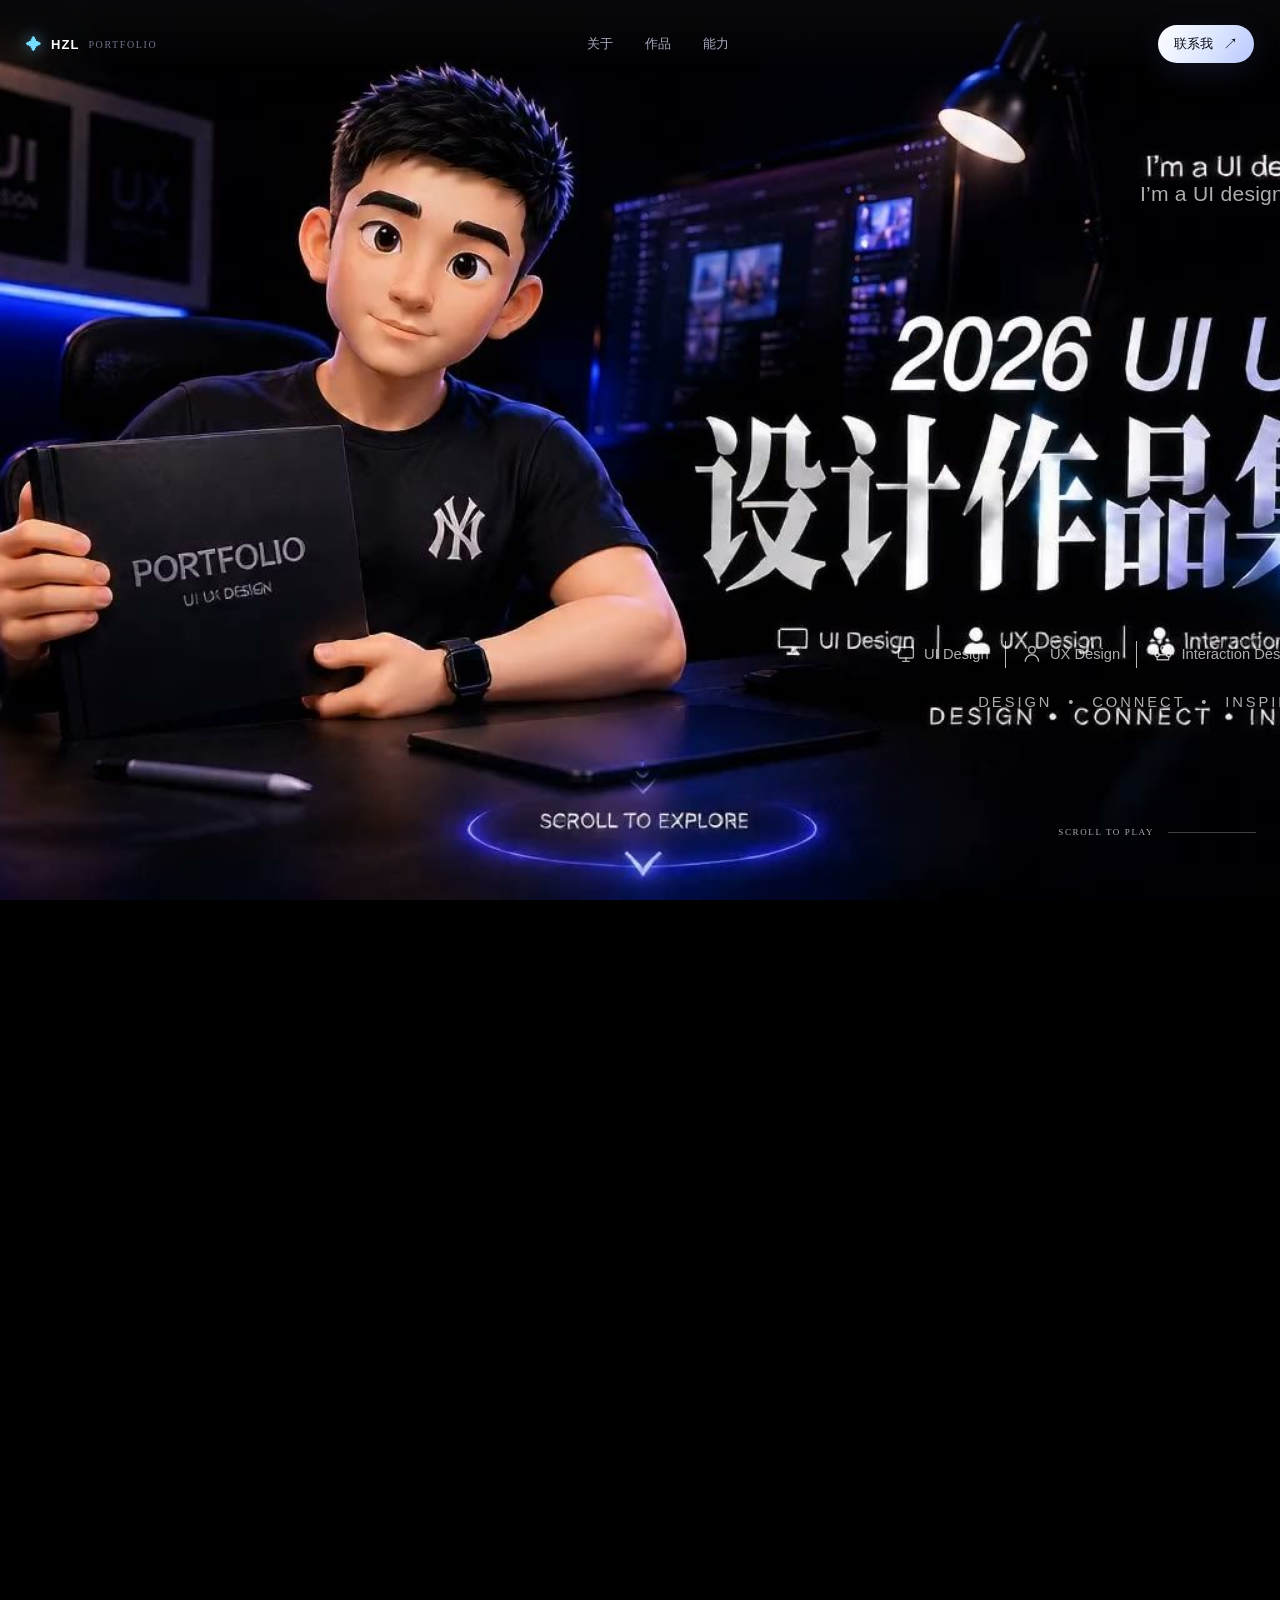
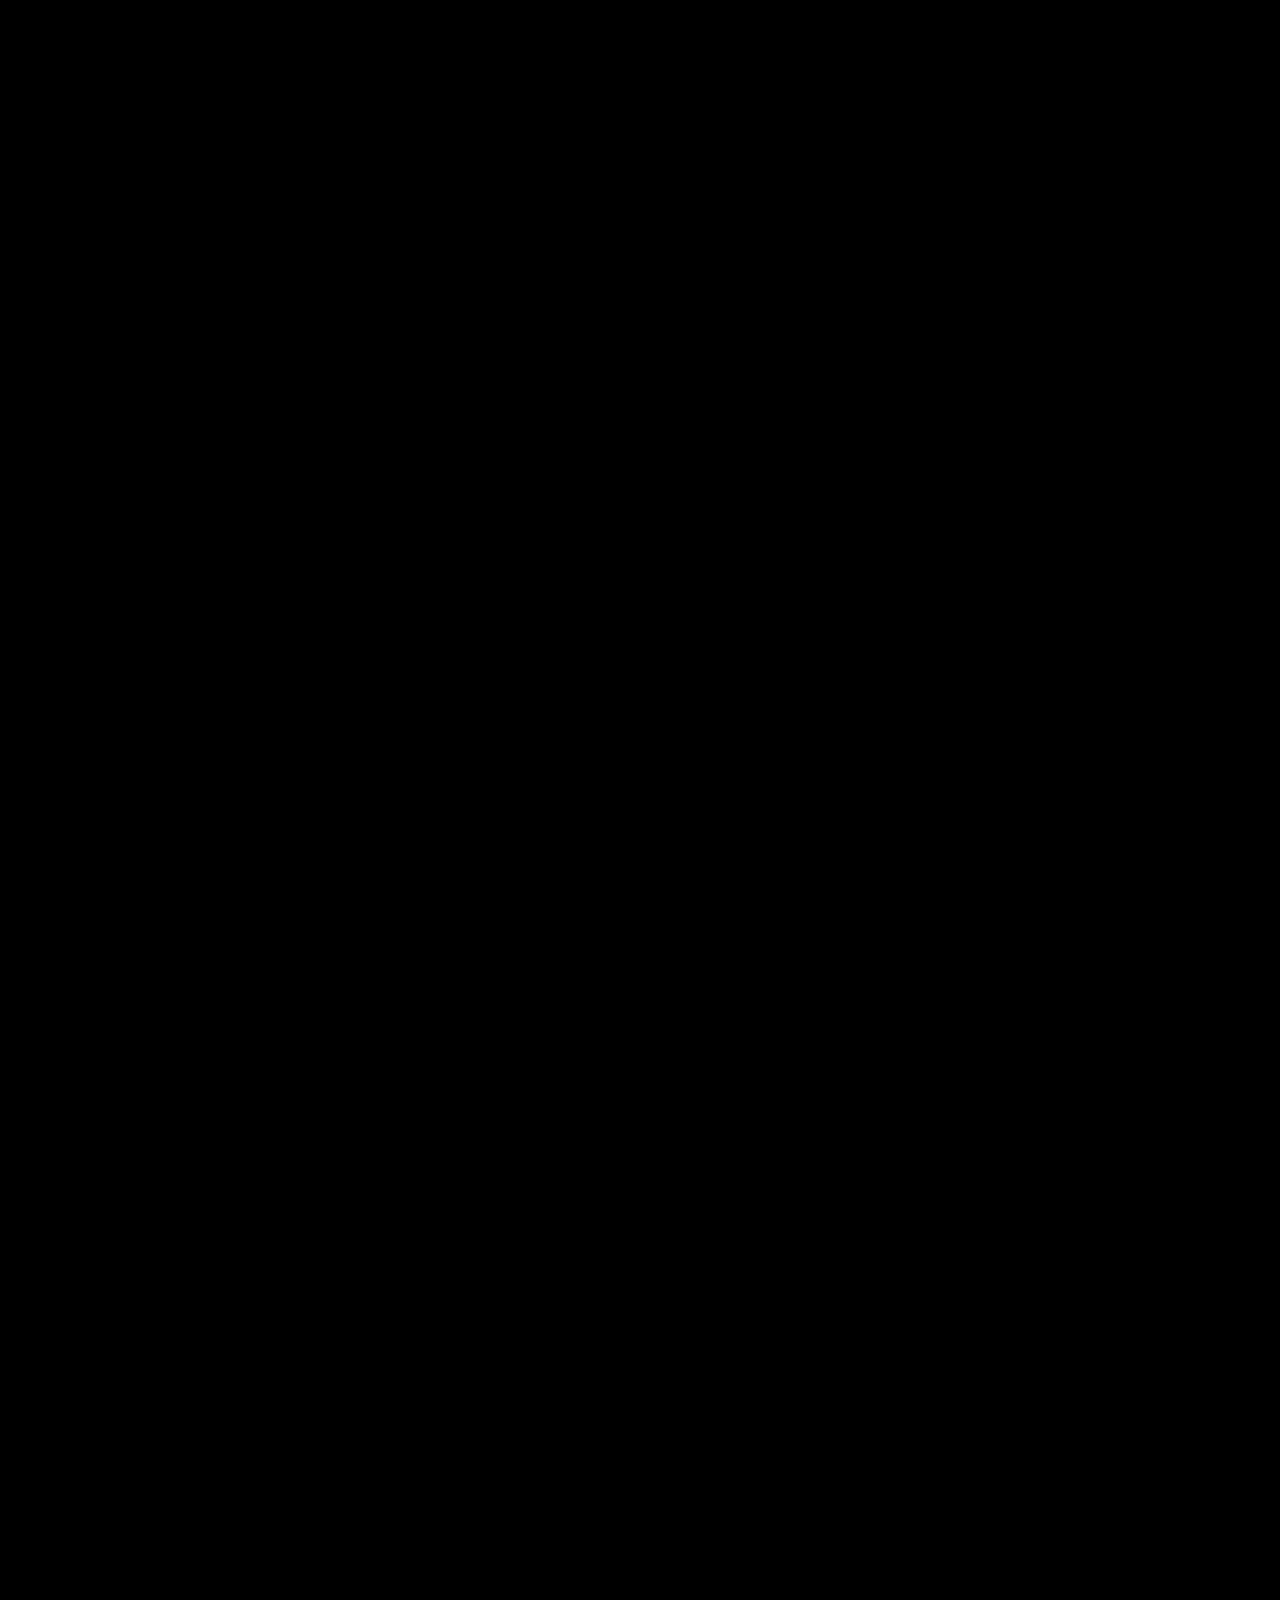
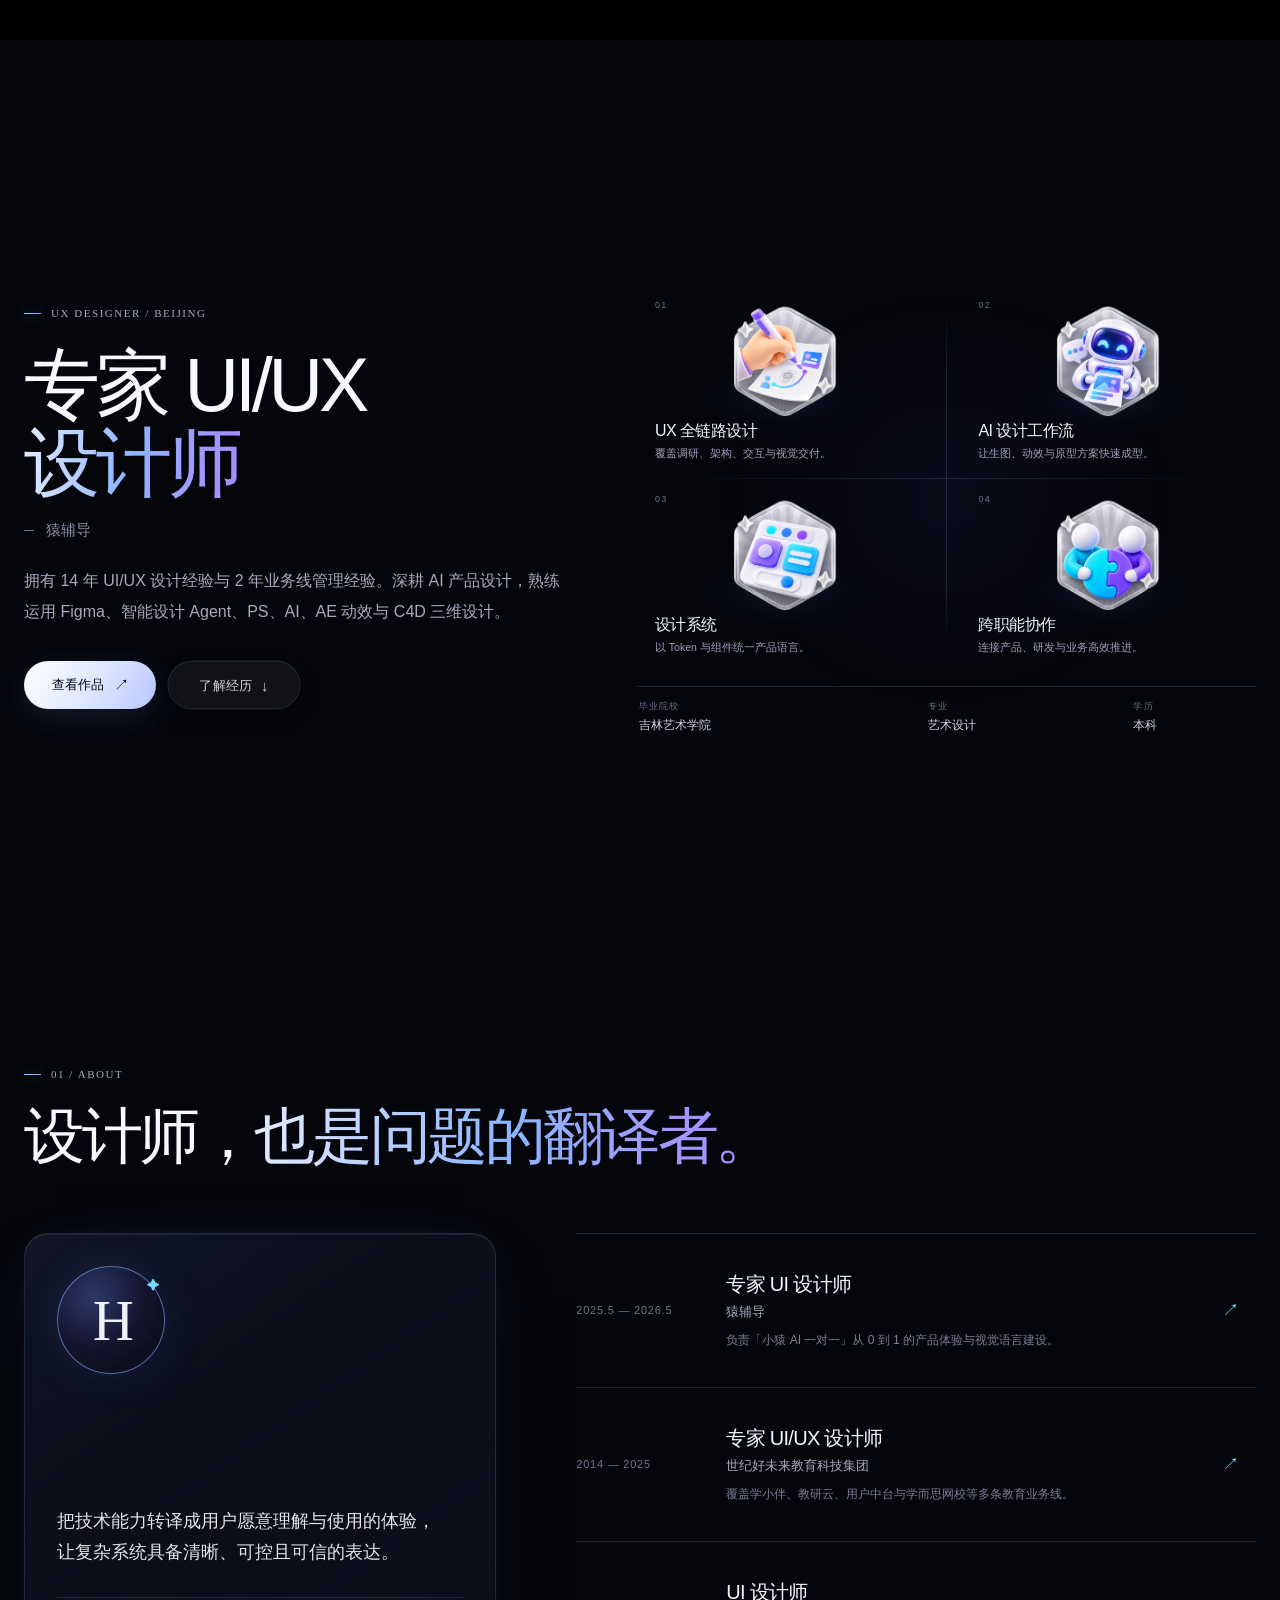
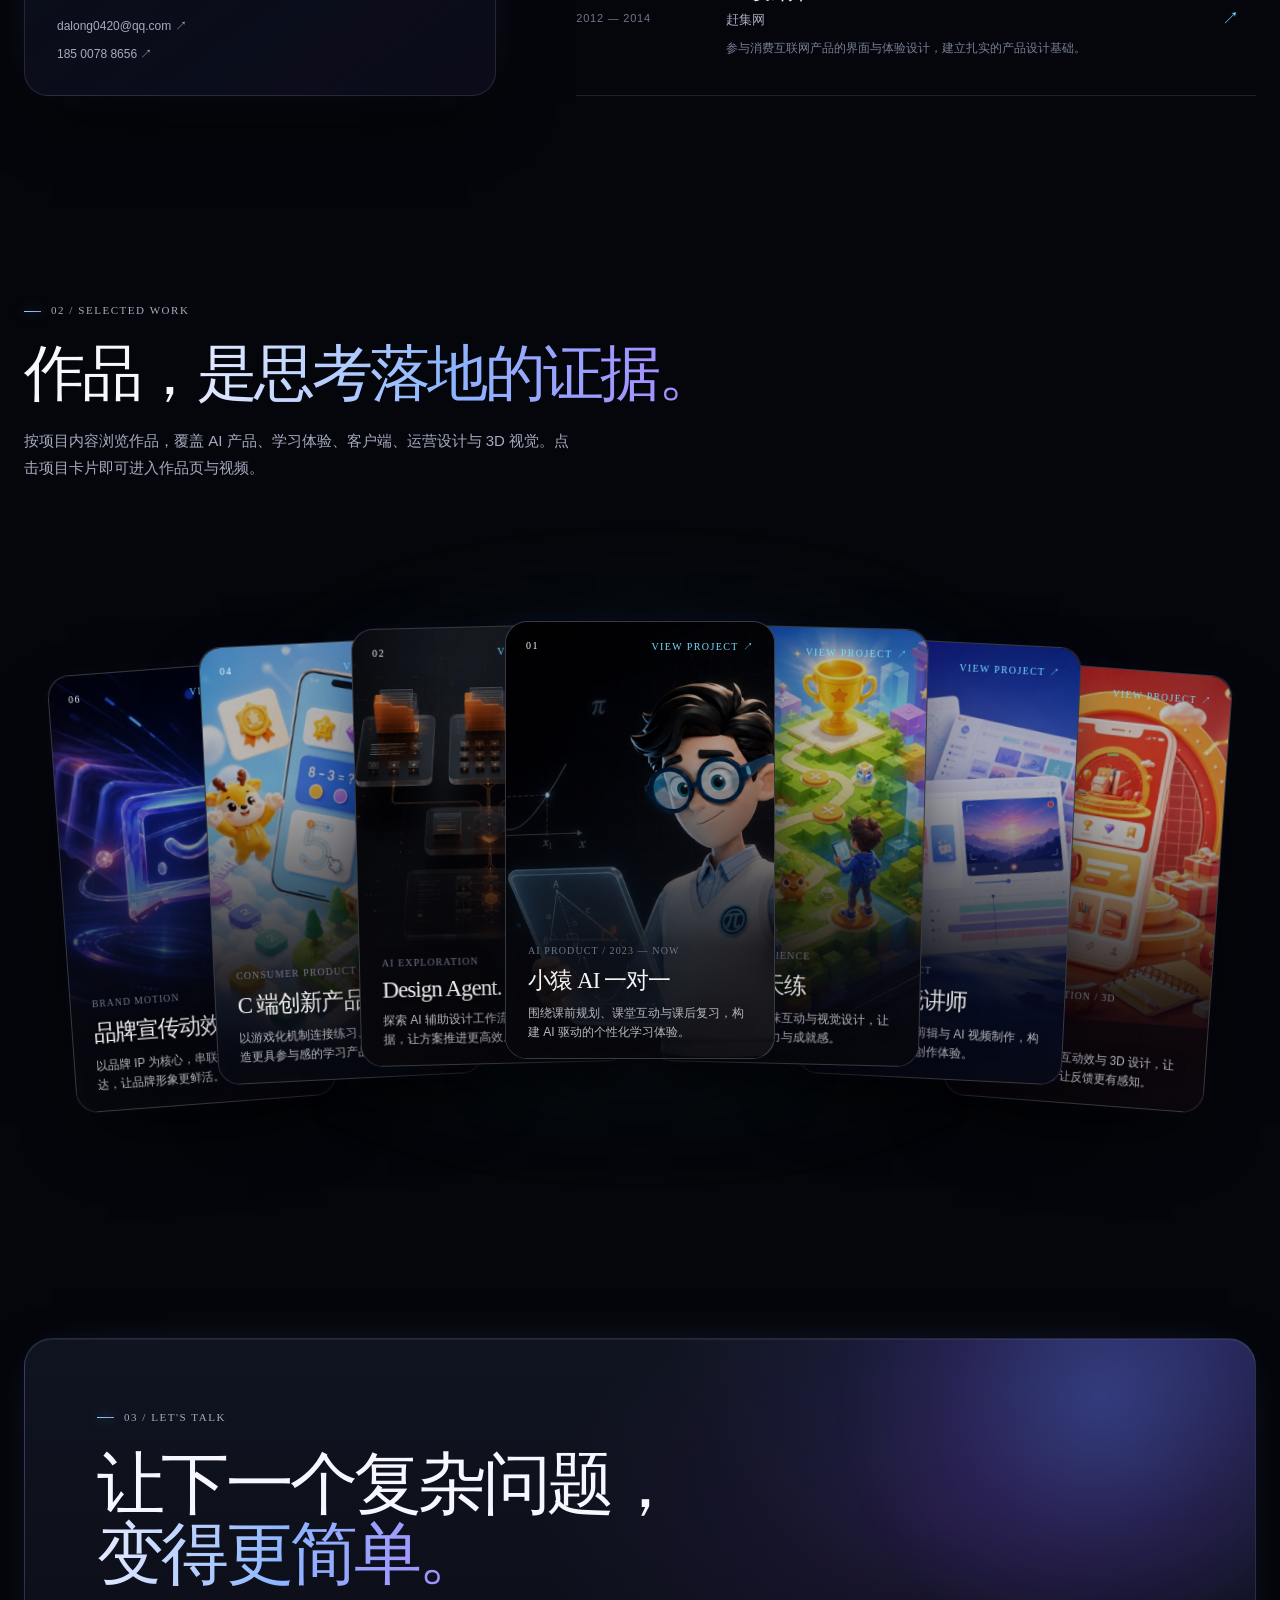
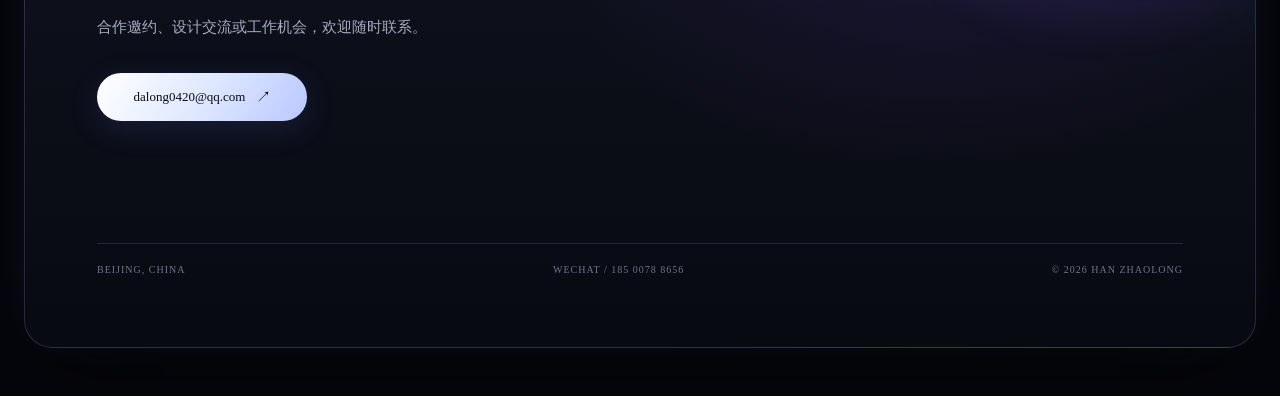
==== commit 6e89cc85: "Deploy source 34427e8" ====
--- a/index.html
+++ b/index.html
@@ -14,7 +14,7 @@
       })();
     </script>
     <title>韩兆龙 · UX Portfolio</title>
-    <script type="module" crossorigin src="/assets/index-C6Xk2EJB.js"></script>
+    <script type="module" crossorigin src="/assets/index-D4j8O9ii.js"></script>
     <link rel="stylesheet" crossorigin href="/assets/index-DSu1afa3.css">
   </head>
   <body>
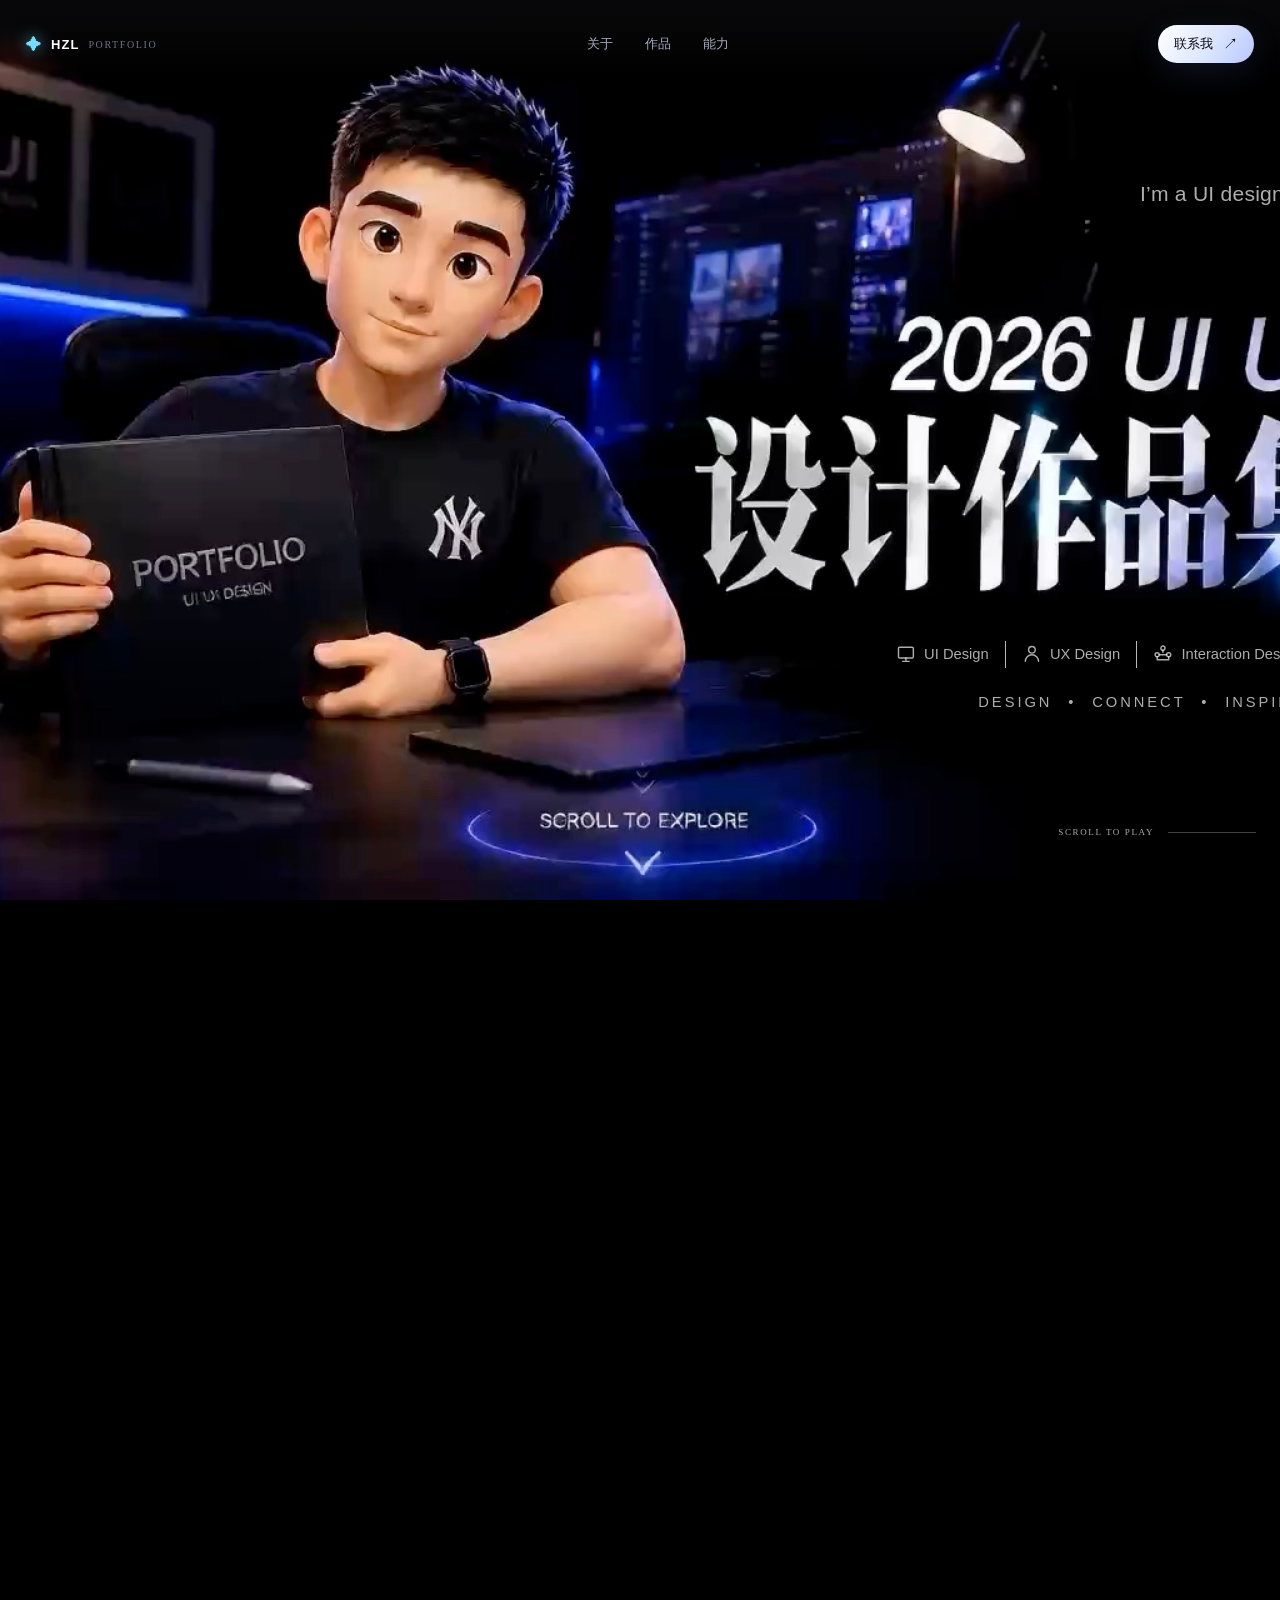
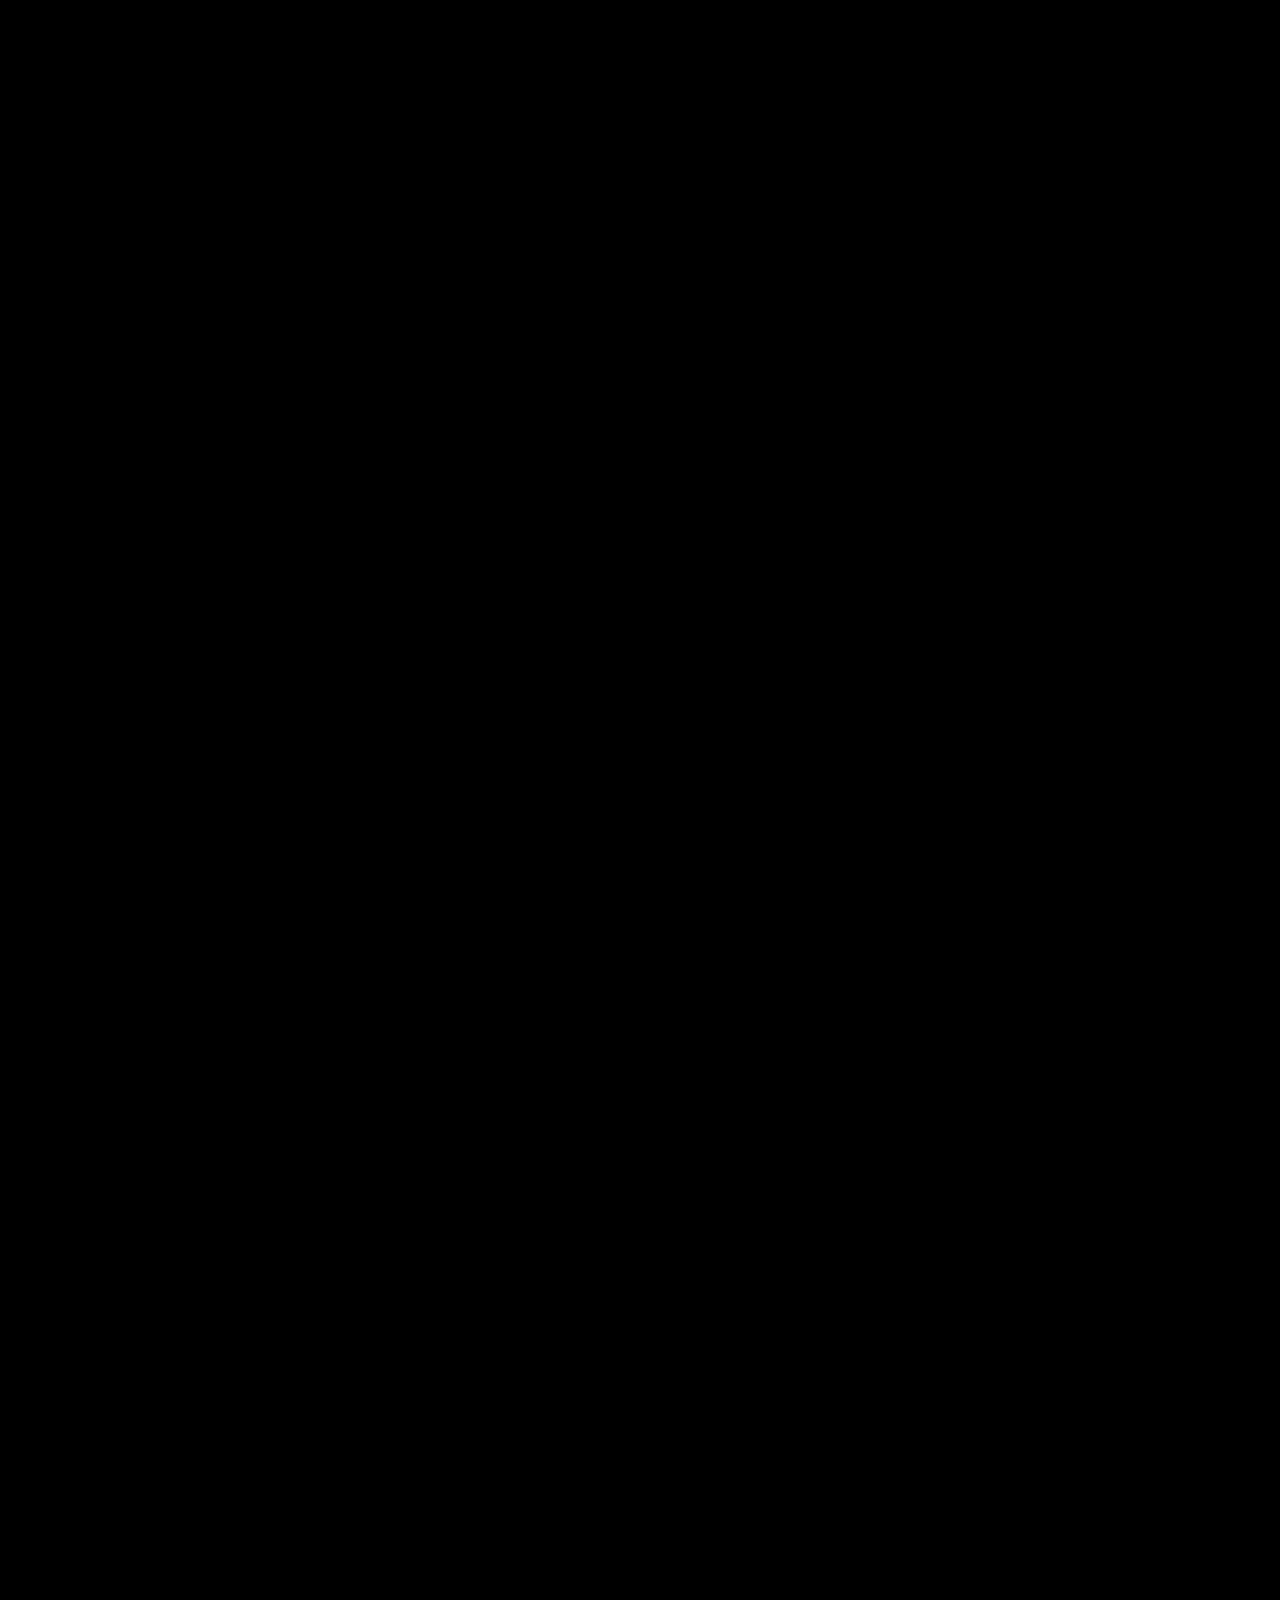
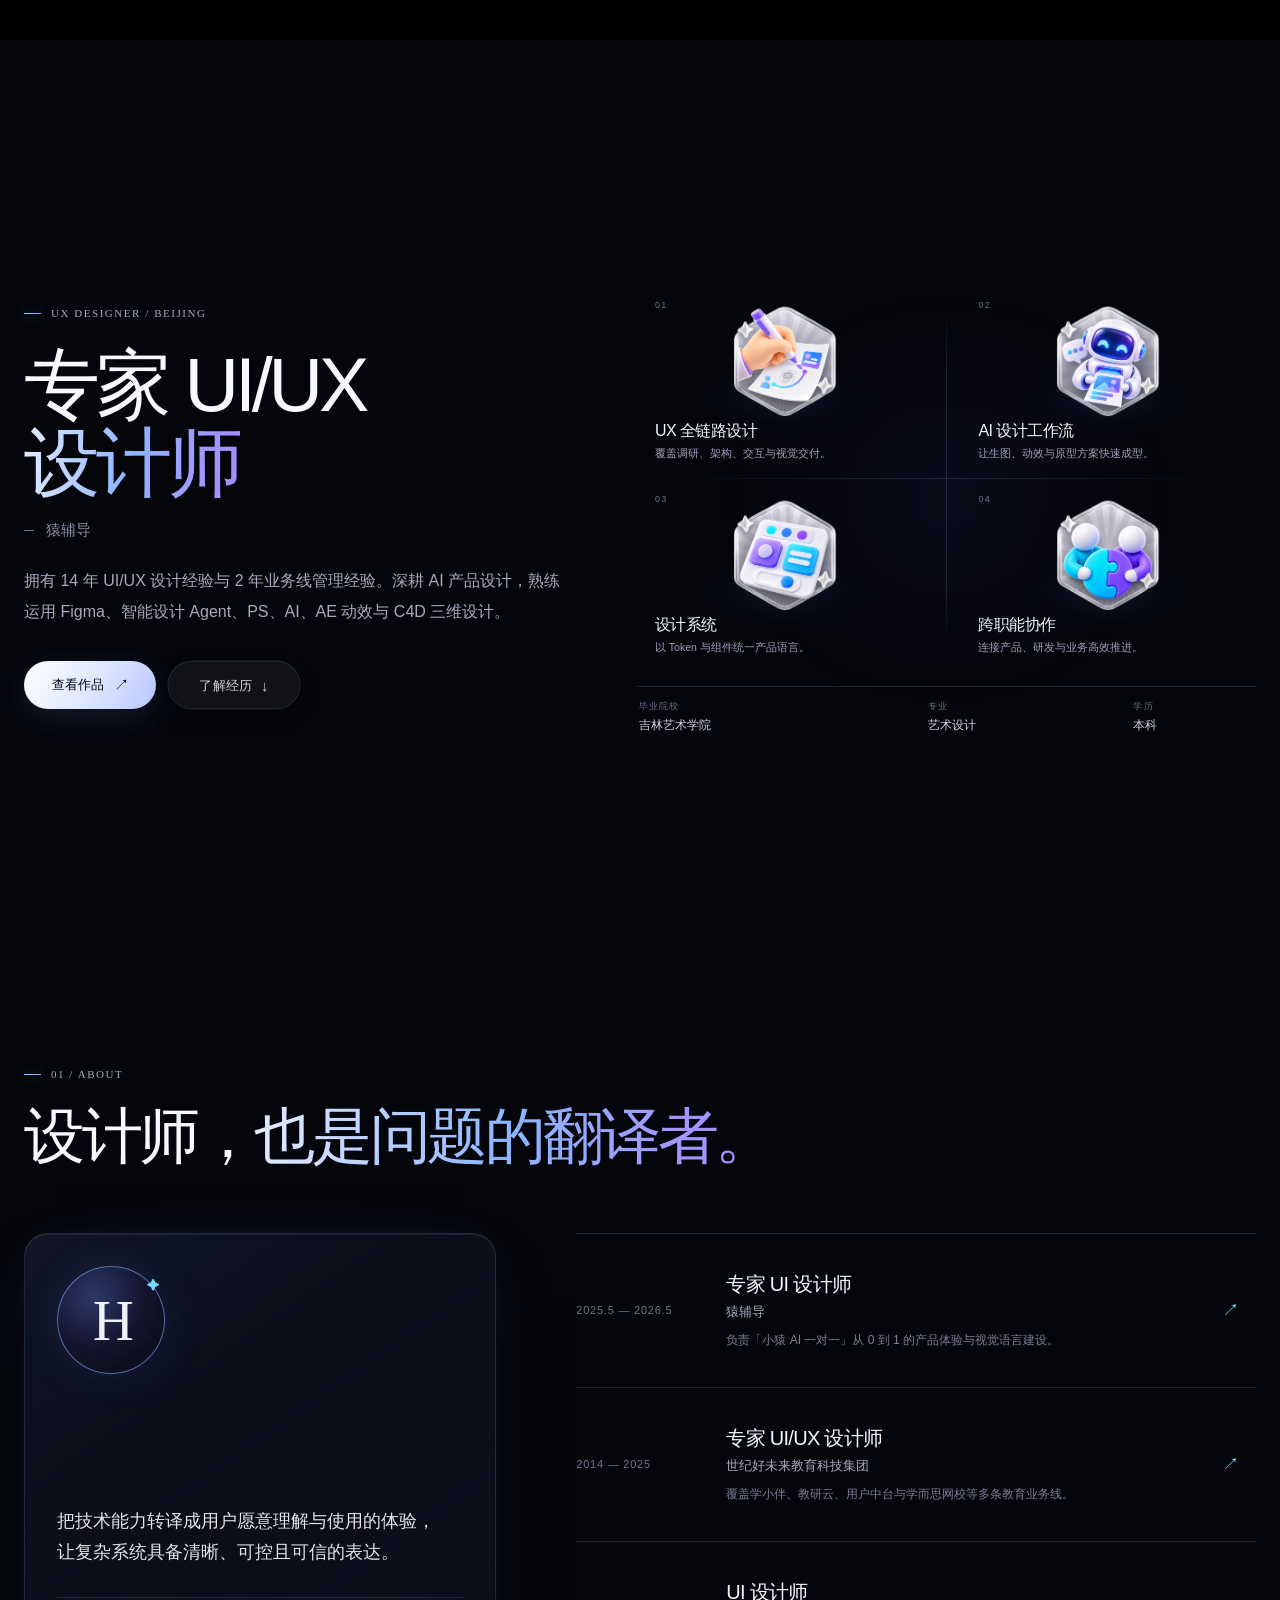
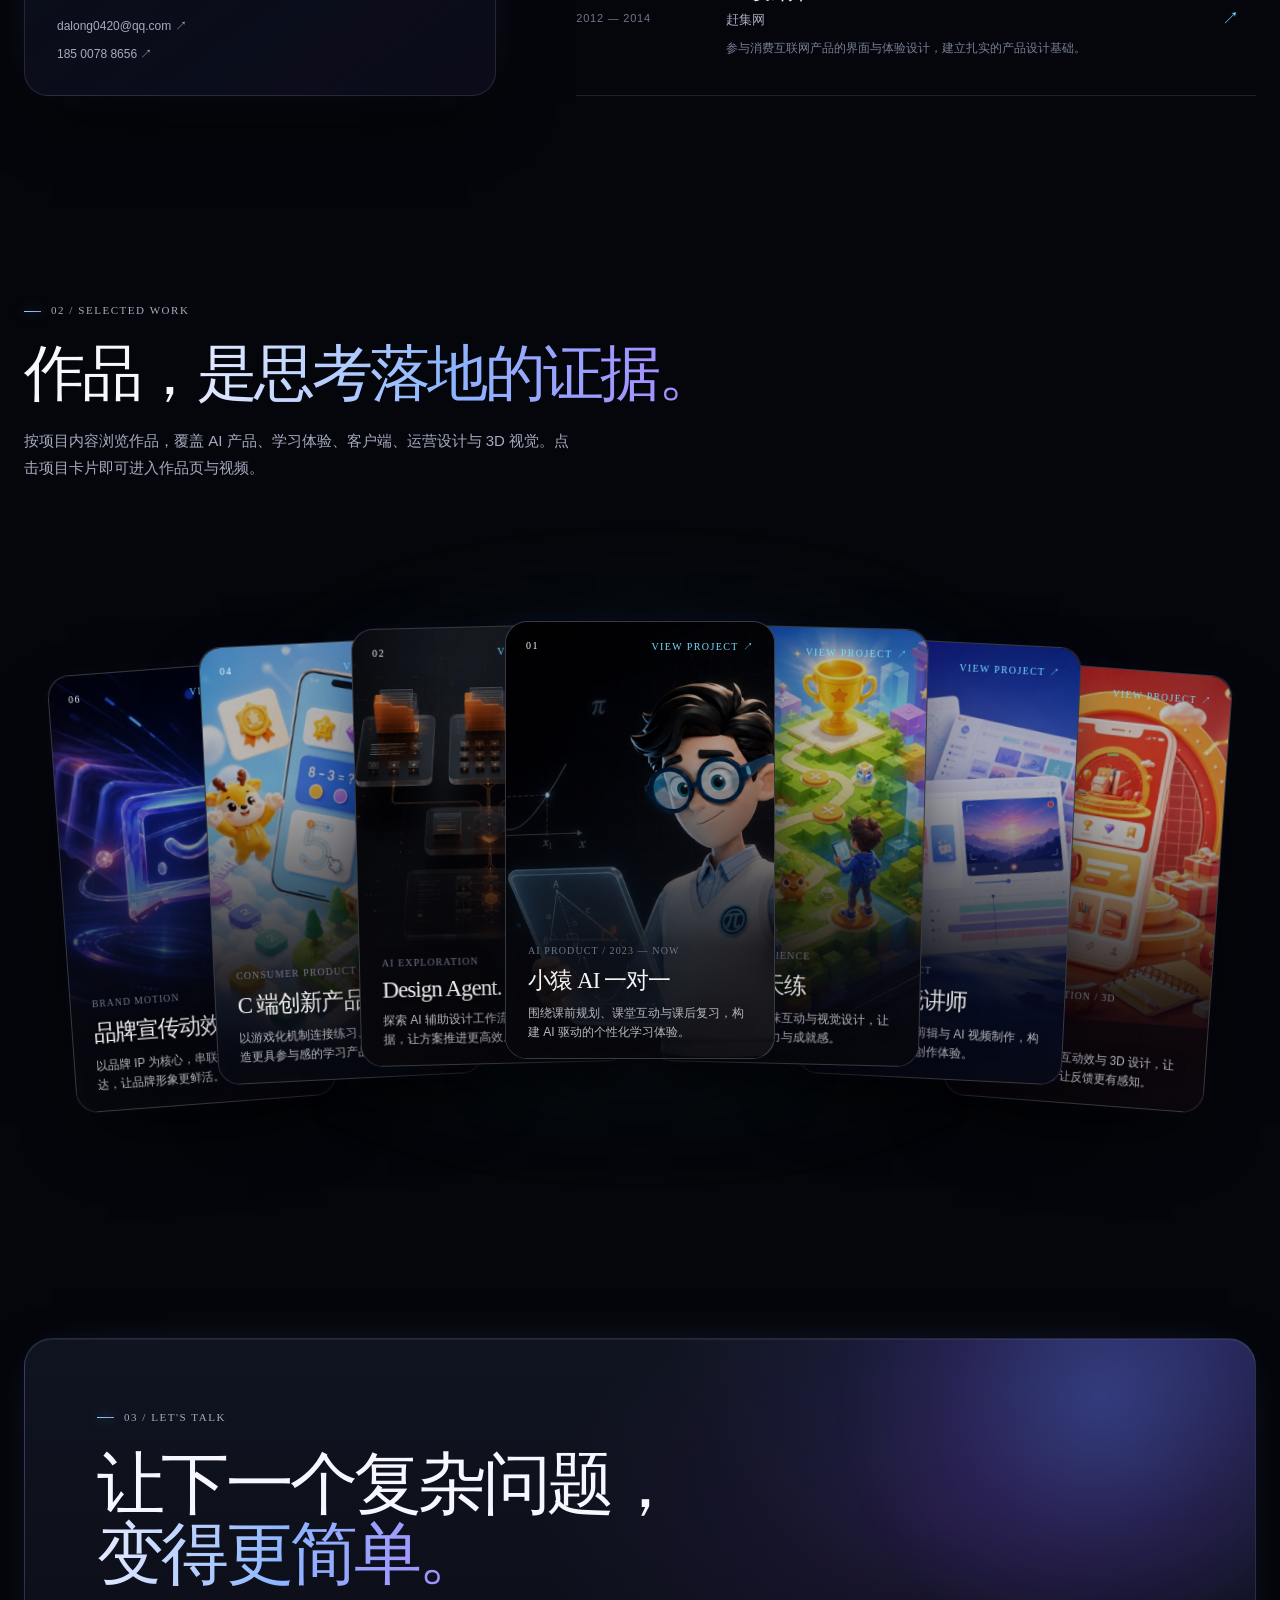
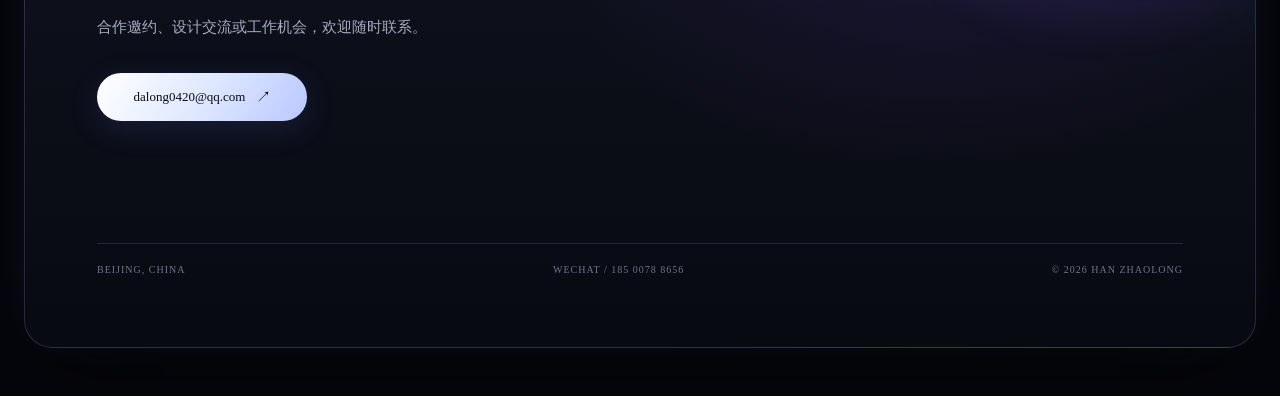
==== commit a0de4260: "Deploy source 652c1eb" ====
--- a/index.html
+++ b/index.html
@@ -14,7 +14,7 @@
       })();
     </script>
     <title>韩兆龙 · UX Portfolio</title>
-    <script type="module" crossorigin src="/assets/index-D4j8O9ii.js"></script>
+    <script type="module" crossorigin src="/assets/index-Ds_Kw1gq.js"></script>
     <link rel="stylesheet" crossorigin href="/assets/index-DSu1afa3.css">
   </head>
   <body>
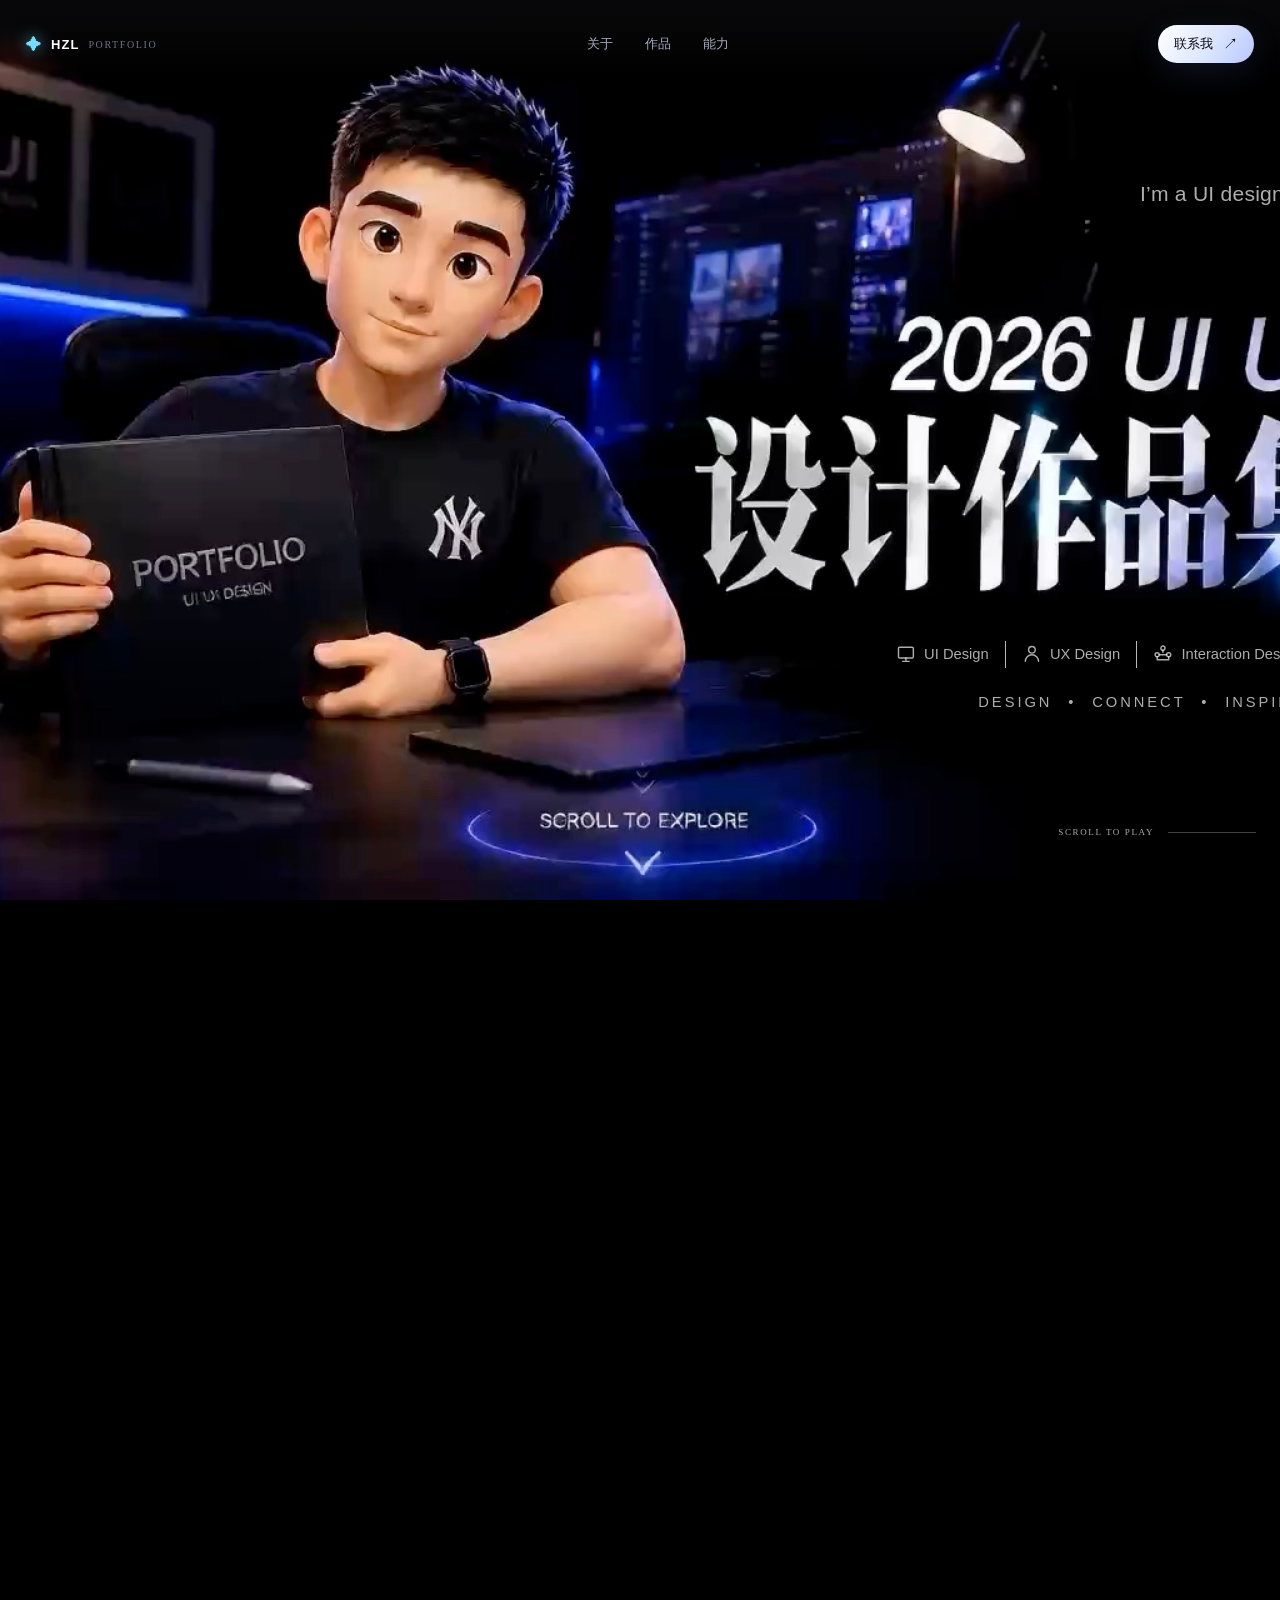
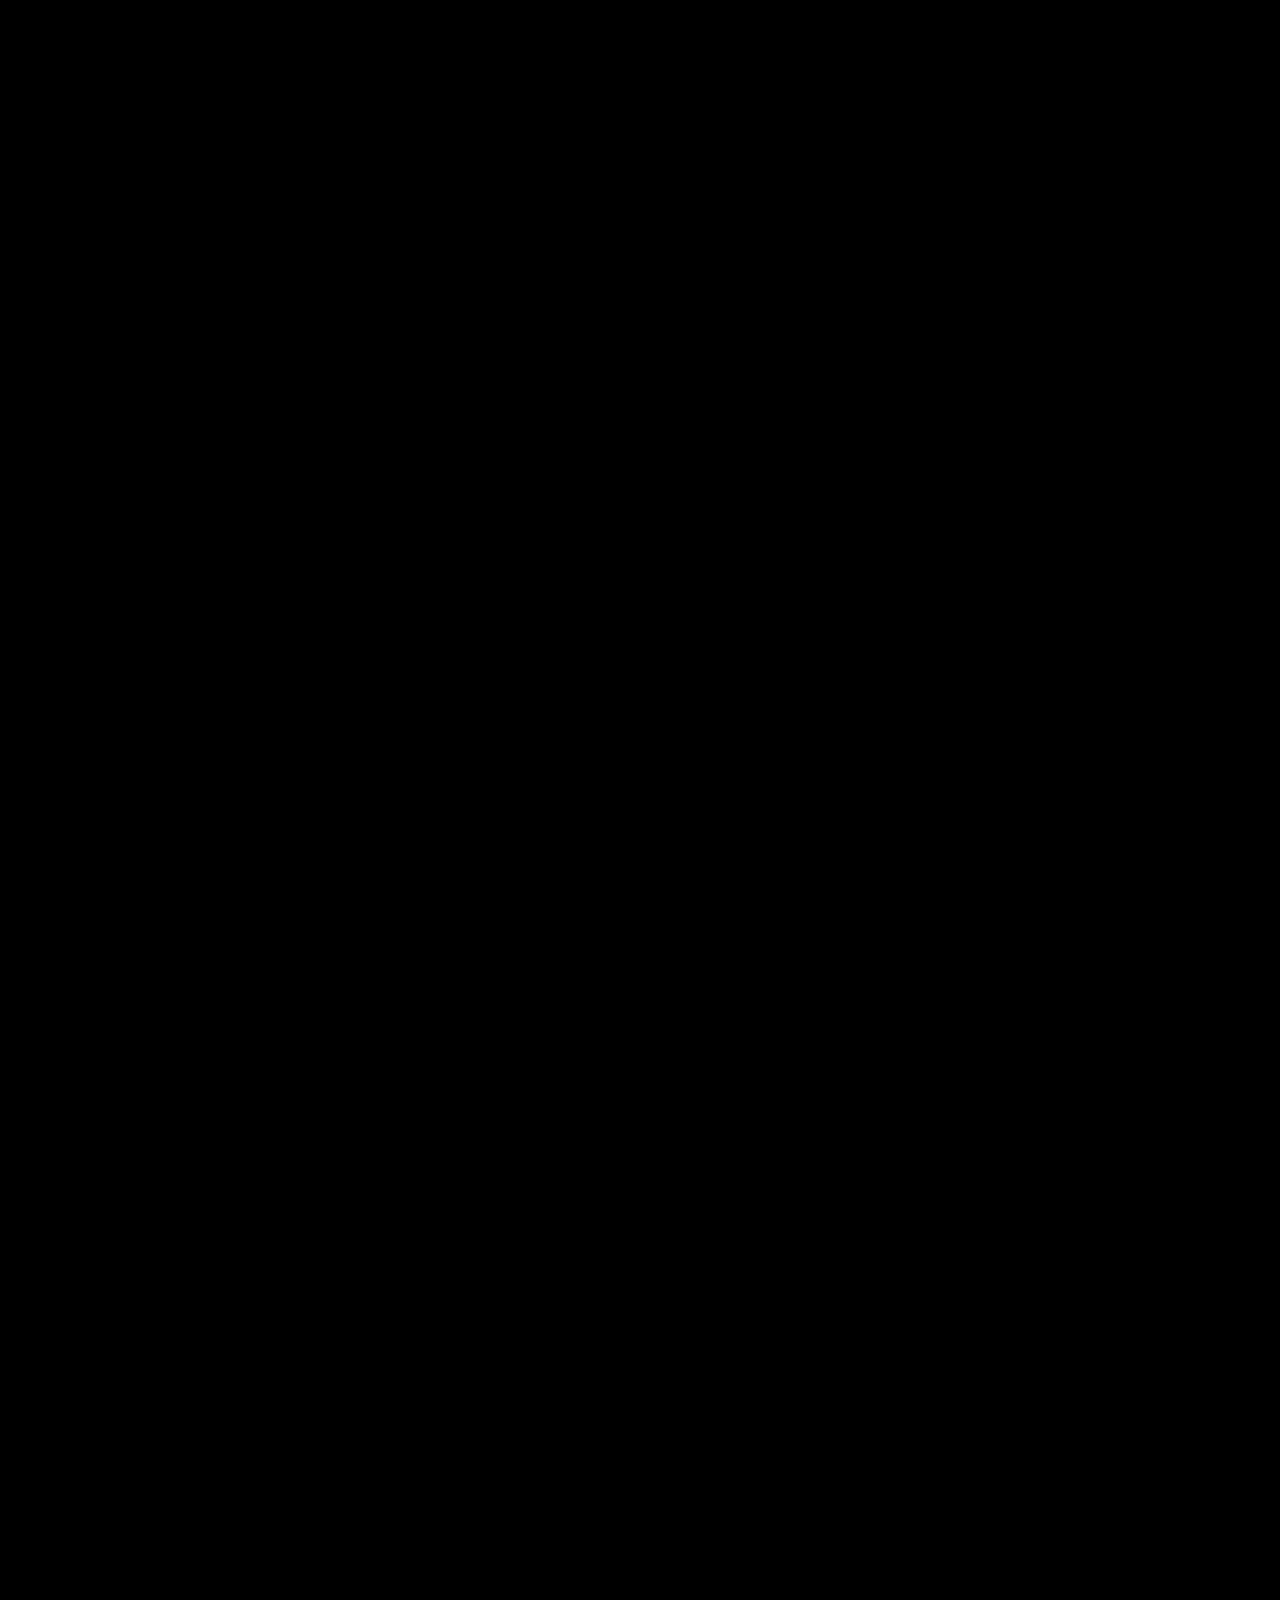
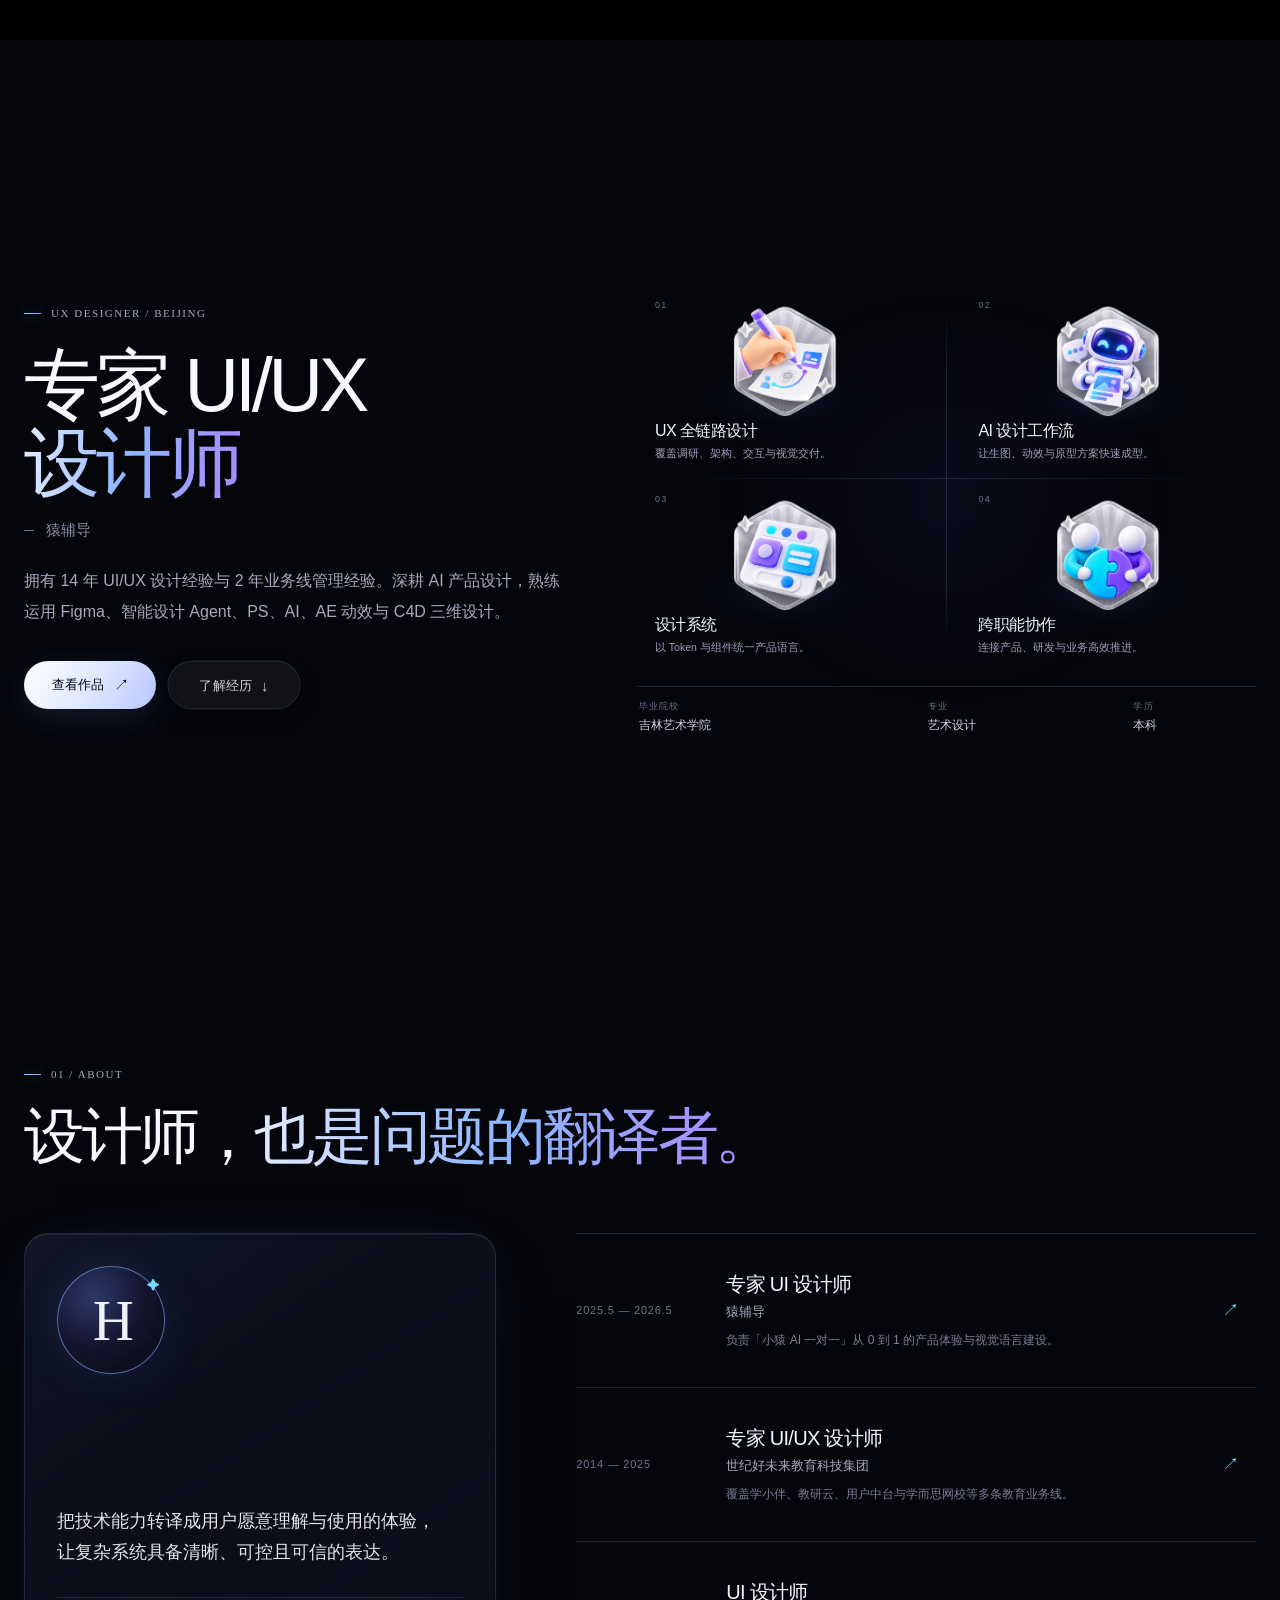
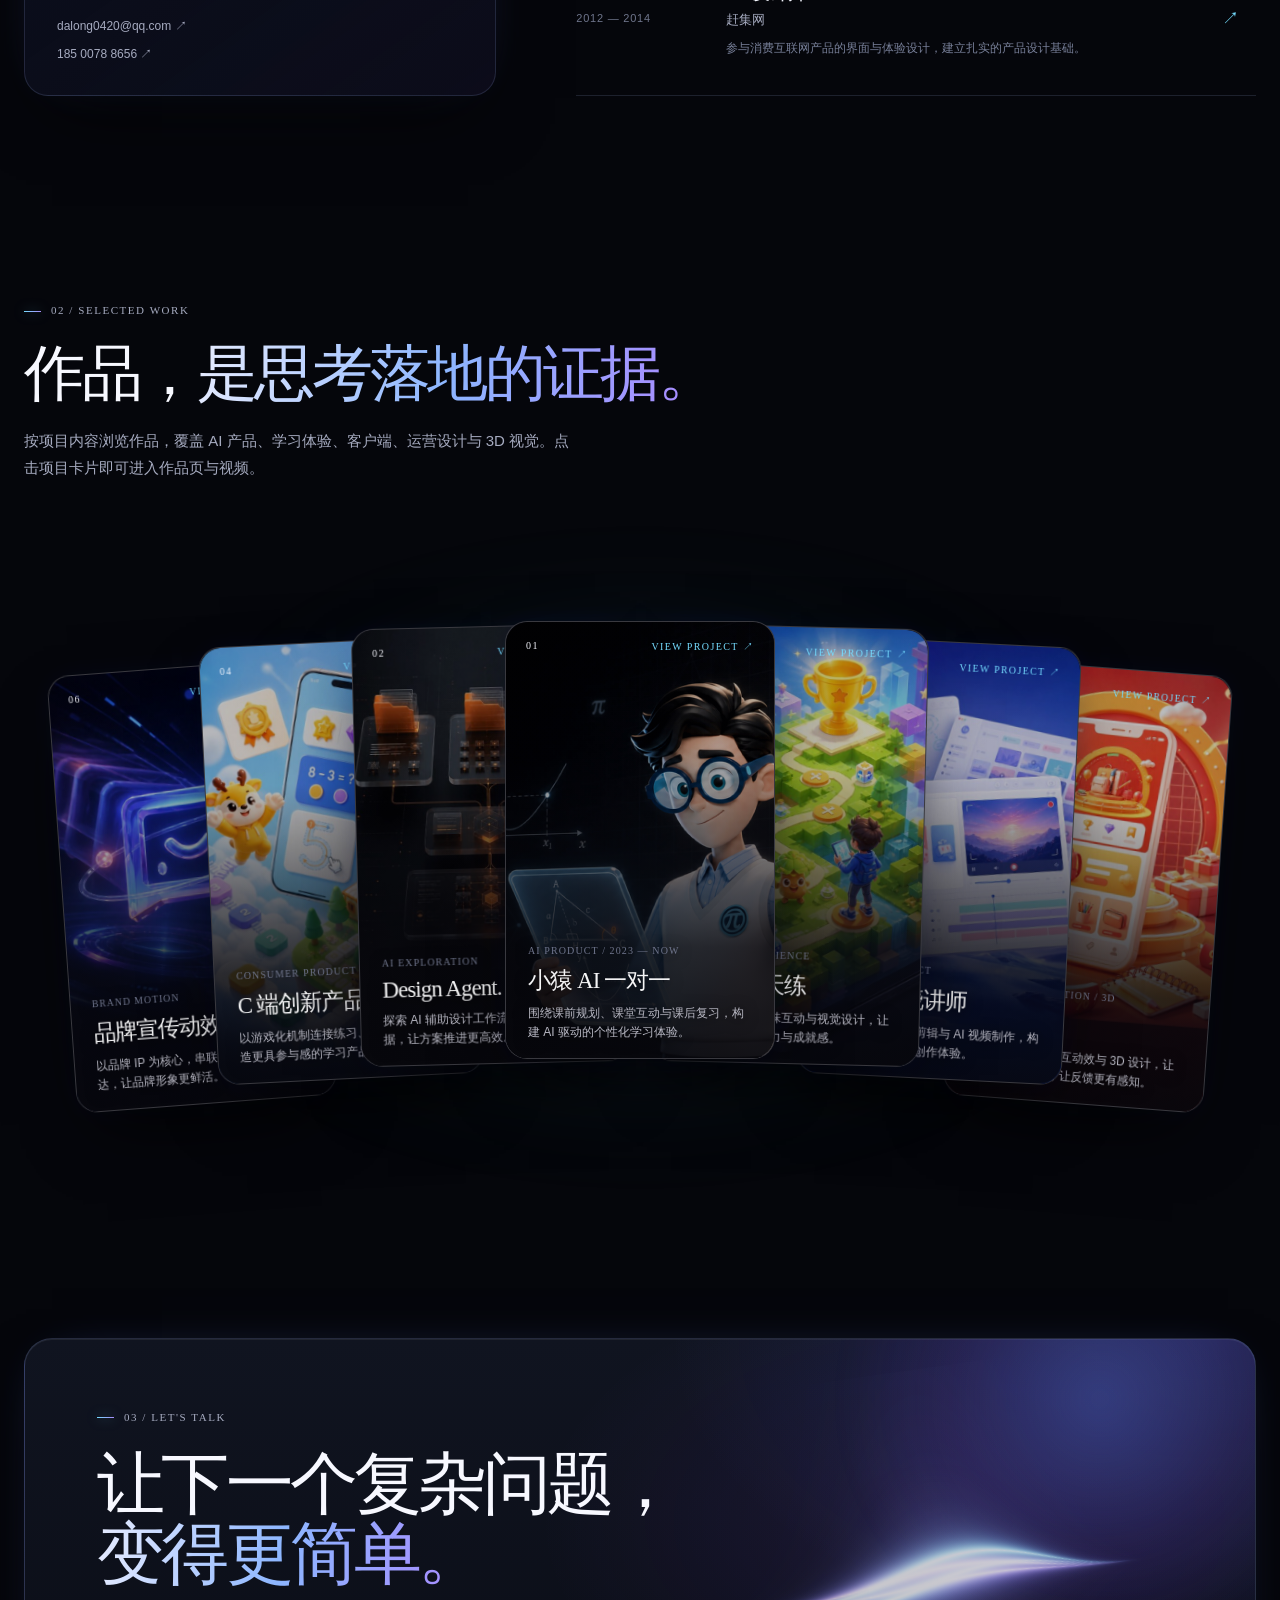
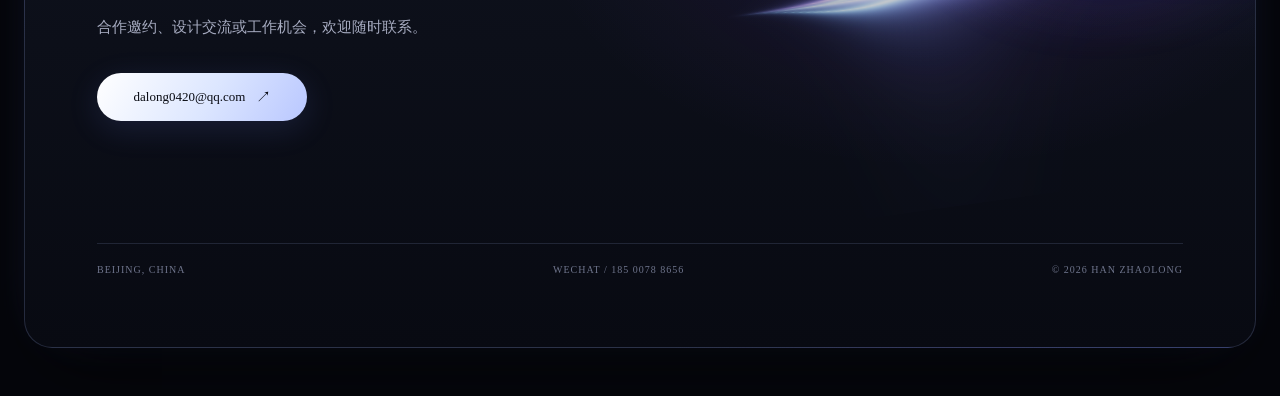
==== commit 5b5304f2: "Deploy source f24f7af" ====
--- a/index.html
+++ b/index.html
@@ -14,8 +14,8 @@
       })();
     </script>
     <title>韩兆龙 · UX Portfolio</title>
-    <script type="module" crossorigin src="/assets/index-Ds_Kw1gq.js"></script>
-    <link rel="stylesheet" crossorigin href="/assets/index-DSu1afa3.css">
+    <script type="module" crossorigin src="/assets/index-MBj5gBoE.js"></script>
+    <link rel="stylesheet" crossorigin href="/assets/index-QpY2oxU2.css">
   </head>
   <body>
     <div id="root"></div>
--- a/assets/index-QpY2oxU2.css
+++ b/assets/index-QpY2oxU2.css
@@ -0,0 +1 @@
+*{box-sizing:border-box;margin:0;padding:0}html{scroll-behavior:smooth;scrollbar-width:thin;scrollbar-color:#ffffff26 transparent}body{color:#f0f0f0;-webkit-font-smoothing:antialiased;background:#0a0a0a;font-family:-apple-system,BlinkMacSystemFont,Segoe UI,PingFang SC,Hiragino Sans GB,Microsoft YaHei,sans-serif;overflow-x:hidden}.specular-button{letter-spacing:.01em;color:var(--sb-text-color);background:color-mix(in srgb,var(--sb-tint) calc(var(--sb-tint-opacity)*100%),transparent);border-radius:var(--sb-radius);-webkit-backdrop-filter:blur(var(--sb-blur));cursor:pointer;border:0;outline:none;justify-content:center;align-items:center;margin:0;font:500 13px/1 Inter,sans-serif;transition:transform .15s;display:inline-flex;position:relative;box-shadow:inset 0 1px #ffffff0a,0 8px 24px #00000040}.specular-button:active{transform:scale(.97)}.specular-button:focus-visible{outline-offset:3px;outline:2px solid #d1fae5b3}.specular-button--sm{padding:10px 22px}.specular-button__fx{pointer-events:none;z-index:1;position:absolute;inset:-20px}.specular-button__fx canvas{width:100%;height:100%;display:block}.specular-button__label{z-index:2;align-items:center;gap:9px;display:inline-flex;position:relative}.work-card{width:100%;color:inherit;text-align:left;font:inherit;cursor:default;background:0 0;border:0;padding:0;text-decoration:none;display:block}.work-featured{cursor:pointer}.project-deck{perspective:1500px;perspective-origin:50% 44%;isolation:isolate;place-items:center;min-height:590px;margin-top:64px;display:grid;position:relative}@media (width>=1600px){.project-deck{zoom:1.15}}@media (width>=2000px){.project-deck{zoom:1.3}}@media (width>=2400px){.project-deck{zoom:1.5}}.project-deck:before{content:"";z-index:-1;filter:blur(45px);pointer-events:none;background:radial-gradient(circle,#6470ff29,#34d3990a 42%,#0000 72%);border-radius:50%;position:absolute;inset:9% 5% 3%}.project-deck>div{width:0;height:438px;transform-style:preserve-3d;grid-area:1/1;justify-content:center;display:flex}.project-deck>div:hover,.project-deck>div:focus-within{z-index:60!important}.project-deck-card{--tilt-x:0deg;--tilt-y:0deg;--glow-x:50%;--glow-y:35%;width:270px;height:100%;transform:translateX(calc(var(--slot) * 145px)) translateY(var(--fan-y)) rotateY(calc(var(--slot) * -5deg)) rotateZ(calc(var(--slot) * 1.4deg));transform-origin:50% 92%;transform-style:preserve-3d;z-index:var(--depth);will-change:transform;background:#111118;border:1px solid #ffffff2b;border-radius:22px;flex:0 0 270px;transition:transform .5s cubic-bezier(.16,1,.3,1),border-color .35s,box-shadow .45s;position:relative;overflow:hidden;box-shadow:0 30px 70px -24px #000000eb,0 0 28px #5766ff0d}.project-deck-card:after{content:"";z-index:4;border-radius:inherit;background:radial-gradient(circle at var(--glow-x) var(--glow-y), #fff3, transparent 34%);mix-blend-mode:screen;opacity:0;pointer-events:none;transition:opacity .28s;position:absolute;inset:0}.project-deck-card:hover,.project-deck-card:focus-visible,.project-deck-card:focus-within{z-index:50;transform:translateX(calc(var(--slot) * 145px)) translateY(-30px) scale(1.08) rotateX(var(--tilt-x)) rotateY(var(--tilt-y));border-color:#94a3ffb8;outline:none;box-shadow:0 48px 95px -24px #000000f2,0 0 42px #5b70ff33}.project-deck-card:hover:after,.project-deck-card:focus-visible:after,.project-deck-card:focus-within:after{opacity:.65}.project-deck-card .work-image,.project-deck-card:hover .work-image{border-radius:inherit;border:0;height:100%;position:absolute;inset:0;transform:none}.project-deck-card .work-image img{filter:brightness(.88)saturate(.96)contrast(1.03);opacity:.94;transition:filter .4s,opacity .4s,transform .5s}.project-deck-card:hover .work-image img,.project-deck-card:focus-visible .work-image img,.project-deck-card:focus-within .work-image img{filter:brightness()saturate(1.04)contrast(1.02);opacity:1}.project-deck-card .work-image:after{background:linear-gradient(#07070c1f 28%,#07070cd1 65%,#07070cfa 97%)}.project-deck-card .work-image>span,.project-deck-card .work-image>b{top:18px}.project-deck-card .work-info{z-index:3;text-shadow:0 2px 15px #000000d9;min-height:0;padding:26px 22px 16px;position:absolute;inset:auto 0 0;transform:translateZ(34px)}.project-deck-card .work-info h3{margin-top:9px;font-size:23px}.project-deck-card .work-info>span{color:#b8b8c3;font-size:12px;line-height:1.6}.work-chapters{flex-wrap:wrap;gap:7px;margin:16px 0 0;padding:0;list-style:none;display:flex}.work-subprojects{margin-top:16px}.work-subprojects summary{width:fit-content;color:var(--accent);letter-spacing:.08em;cursor:pointer;font:500 11px/1 Inter,sans-serif;list-style:none}.work-subprojects summary::-webkit-details-marker{display:none}.work-subprojects summary:before{content:"▷";margin-right:7px;transition:transform .25s;display:inline-block}.work-subprojects[open] summary:before{transform:rotate(90deg)}.work-chapters li{color:var(--muted);letter-spacing:.04em;background:#ffffff06;border:1px solid #ffffff1a;border-radius:999px;padding:7px 10px;font:10px/1 Inter,sans-serif}.case-chooser-backdrop{z-index:200;-webkit-backdrop-filter:blur(18px);background:#030305c7;place-items:center;padding:32px;animation:.28s ease-out chooser-fade;display:grid;position:fixed;inset:0}.case-chooser{background:linear-gradient(145deg,#18181dfa,#0a0a0dfa);border:1px solid #ffffff24;border-radius:28px;width:min(1180px,100%);max-height:calc(100svh - 64px);padding:48px;animation:.42s cubic-bezier(.22,1,.36,1) chooser-rise;position:relative;overflow:auto;box-shadow:0 40px 120px #000000a6}.case-chooser-close{color:#d4d4d8;cursor:pointer;background:#ffffff0a;border:1px solid #ffffff24;border-radius:50%;width:40px;height:40px;font:300 25px/1 Inter,sans-serif;transition:border-color .25s,color .25s,transform .25s;position:absolute;top:22px;right:24px}.case-chooser-close:hover,.case-chooser-close:focus-visible{border-color:var(--accent);color:#fff;outline:none;transform:rotate(8deg)}.case-chooser h2{color:#fff;letter-spacing:-.055em;max-width:680px;margin:22px 0 14px;font:500 clamp(38px,5vw,62px)/1.02 Geist,Inter,sans-serif}.case-chooser h2 em{color:var(--accent);font-style:normal;display:block}.case-chooser-intro{color:var(--muted);font-size:14px;line-height:1.7}.case-chooser-grid{grid-template-columns:repeat(3,minmax(0,1fr));gap:16px;margin-top:34px;display:grid}.case-choice{border:1px solid var(--line);min-width:0;color:inherit;text-align:left;font:inherit;cursor:pointer;background:#ffffff06;border-radius:20px;padding:0;text-decoration:none;transition:transform .35s cubic-bezier(.22,1,.36,1),border-color .3s,background .3s;display:block;overflow:hidden}.case-choice:hover,.case-choice:focus-visible{background:#ffffff0b;border-color:#34d3997a;outline:none;transform:translateY(-5px)}.case-choice-image{background:#151411;height:190px;overflow:hidden}.case-choice-image img{object-fit:cover;filter:grayscale(.35);opacity:.78;width:100%;height:100%;transition:transform .65s cubic-bezier(.22,1,.36,1),filter .3s,opacity .3s;display:block}.case-choice:hover img,.case-choice:focus-visible img{filter:grayscale(0);opacity:1;transform:scale(1.035)}.case-choice-copy{flex-direction:column;min-width:0;min-height:230px;padding:24px;display:flex}.case-choice-copy>span{color:var(--accent);letter-spacing:.14em;font:10px/1 Inter,sans-serif}.case-choice-copy h3{color:#fff;letter-spacing:-.04em;margin:13px 0 10px;font:500 25px/1.15 Geist,Inter,sans-serif}.case-choice-copy p{color:var(--muted);font-size:13px;line-height:1.7}.case-choice-copy b{color:#fff;letter-spacing:.1em;margin-top:auto;padding-top:24px;font:500 11px/1 Inter,sans-serif}@keyframes chooser-fade{0%{opacity:0}to{opacity:1}}@keyframes chooser-rise{0%{opacity:0;transform:translateY(22px)scale(.985)}to{opacity:1;transform:none}}.project-gallery-backdrop{z-index:220;-webkit-backdrop-filter:blur(22px);background:#030306e0;place-items:center;padding:24px;animation:.28s ease-out chooser-fade;display:grid;position:fixed;inset:0}.project-gallery{background:linear-gradient(145deg,#17171dfc,#08080cfc);border:1px solid #ffffff24;border-radius:26px;grid-template-rows:auto minmax(0,1fr) auto;width:min(1240px,100%);height:min(900px,100svh - 48px);max-height:calc(100svh - 48px);animation:.42s cubic-bezier(.22,1,.36,1) chooser-rise;display:grid;overflow:hidden;box-shadow:0 45px 140px #000000b8}.project-gallery-header{border-bottom:1px solid var(--line);grid-template-columns:minmax(0,1fr) auto 42px 42px;align-items:center;gap:24px;min-height:92px;padding:18px 22px 16px 28px;display:grid}.project-gallery-header p{color:var(--accent);letter-spacing:.14em;font:10px/1 Inter,sans-serif}.project-gallery-header h2{color:#fff;letter-spacing:-.04em;margin-top:7px;font:500 25px/1.05 Geist,Inter,sans-serif}.project-gallery-header>span{color:var(--muted);letter-spacing:.12em;font:11px/1 Inter,sans-serif}.project-gallery-close,.project-gallery-expand,.project-gallery-thumbnails-toggle,.project-gallery-nav{color:#fff;cursor:pointer;background:#0c0c10b8;border:1px solid #ffffff26;transition:border-color .25s,background .25s,transform .25s}.project-gallery-close,.project-gallery-expand,.project-gallery-thumbnails-toggle{border-radius:50%;width:42px;height:42px;font:300 25px/1 Inter,sans-serif}.project-gallery-expand{font-size:17px}.project-gallery-thumbnails-toggle{font-size:18px}.project-gallery-close:hover,.project-gallery-close:focus-visible,.project-gallery-expand:hover,.project-gallery-expand:focus-visible,.project-gallery-thumbnails-toggle:hover,.project-gallery-thumbnails-toggle:focus-visible,.project-gallery-thumbnails-toggle[aria-pressed=true],.project-gallery-nav:hover,.project-gallery-nav:focus-visible{border-color:var(--accent);background:#1c1c22f2;outline:none}.project-gallery-stage{background:#050507;place-items:center;min-width:0;height:auto;min-height:0;padding:18px 76px;display:grid;position:relative;overflow:hidden}.project-gallery-stage>img,.project-gallery-stage>video{object-fit:contain;border-radius:8px;width:100%;min-width:0;height:100%;min-height:0;display:block;box-shadow:0 24px 65px #00000080}.project-gallery-nav{border-radius:14px;place-items:center;width:46px;height:58px;display:grid;position:absolute;top:50%;transform:translateY(-50%)}.project-gallery-nav:hover,.project-gallery-nav:focus-visible{transform:translateY(-50%)scale(1.04)}.project-gallery-nav svg{width:23px;height:23px}.project-gallery-nav.is-previous{left:17px}.project-gallery-nav.is-next{right:17px}.project-gallery-thumbnails{scrollbar-width:thin;scrollbar-color:#fff3 transparent;background:#ffffff05;gap:9px;padding:14px 20px 18px;display:flex;overflow-x:auto}.project-gallery-thumbnails button{opacity:.55;cursor:pointer;background:#111;border:1px solid #ffffff1f;border-radius:8px;flex:0 0 92px;height:54px;padding:0;transition:opacity .22s,border-color .22s,transform .22s;position:relative;overflow:hidden}.project-gallery-thumbnails button:hover,.project-gallery-thumbnails button:focus-visible,.project-gallery-thumbnails button.is-active{border-color:var(--accent);opacity:1;outline:none;transform:translateY(-2px)}.project-gallery-thumbnails img{object-fit:cover;width:100%;height:100%;display:block}.project-gallery-play{color:#fff;background:#050508c7;border:1px solid #ffffff85;border-radius:50%;place-items:center;width:26px;height:26px;padding-left:2px;font:10px/1 Inter,sans-serif;display:grid;position:absolute;inset:50% auto auto 50%;transform:translate(-50%,-50%);box-shadow:0 4px 16px #00000073}.project-gallery-backdrop.is-fullscreen{-webkit-backdrop-filter:none;background:#000;padding:0}.project-gallery-backdrop.is-fullscreen .project-gallery{background:#000;border:0;border-radius:0;width:100vw;height:100svh;max-height:none;display:block;position:relative}.project-gallery-backdrop.is-fullscreen .project-gallery-header{z-index:3;background:0 0;border:0;grid-template-columns:auto 42px 42px 42px;justify-content:end;gap:10px;min-height:0;padding:0;position:absolute;inset:18px 18px auto auto}.project-gallery-backdrop.is-fullscreen .project-gallery-header>div{display:none}.project-gallery-backdrop.is-fullscreen .project-gallery-header>span{color:#fff;-webkit-backdrop-filter:blur(8px);background:#00000094;border-radius:999px;padding:10px 12px}.project-gallery-backdrop.is-fullscreen .project-gallery-stage{background:#000;height:100%;padding:0;transition:bottom .28s cubic-bezier(.22,1,.36,1);position:absolute;inset:0}.project-gallery-backdrop.is-fullscreen .project-gallery-stage>img,.project-gallery-backdrop.is-fullscreen .project-gallery-stage>video{box-shadow:none;border-radius:0}.project-gallery-backdrop.is-fullscreen .project-gallery-thumbnails{display:none}.project-gallery-backdrop.is-fullscreen.is-thumbnails-open .project-gallery-stage{height:auto;bottom:86px}.project-gallery-backdrop.is-fullscreen.is-thumbnails-open .project-gallery-thumbnails{z-index:4;-webkit-backdrop-filter:blur(18px);background:#08080ceb;border-top:1px solid #ffffff1a;height:86px;padding:14px 18px 18px;display:flex;position:absolute;inset:auto 0 0}@media (width<=900px) and (width>=681px){.case-chooser-grid{grid-template-columns:1fr 1fr}}@media (width<=680px){.project-deck{place-items:initial;perspective:1100px;scroll-snap-type:x mandatory;scrollbar-width:none;min-height:510px;margin:42px -18px 0;padding:15px 18px 32px;display:flex;overflow-x:auto}.project-deck::-webkit-scrollbar{display:none}.project-deck>div{scroll-snap-align:center;flex:0 0 min(78vw,300px);width:min(78vw,300px);height:430px;margin-right:20px}.project-deck-card,.project-deck-card:hover,.project-deck-card:focus-visible,.project-deck-card:focus-within{flex-basis:100%;width:100%;transform:none}.project-gallery-backdrop{padding:10px}.project-gallery{border-radius:19px;height:calc(100svh - 20px);max-height:calc(100svh - 20px)}.project-gallery-header{grid-template-columns:1fr auto 36px 36px;gap:10px;min-height:76px;padding:13px 13px 12px 17px}.project-gallery-header h2{font-size:20px}.project-gallery-close,.project-gallery-expand,.project-gallery-thumbnails-toggle{width:36px;height:36px}.project-gallery-backdrop.is-fullscreen .project-gallery-header{grid-template-columns:auto 36px 36px 36px;gap:8px;inset:10px 10px auto auto}.project-gallery-backdrop.is-fullscreen .project-gallery-stage{padding:0}.project-gallery-backdrop.is-fullscreen.is-thumbnails-open .project-gallery-stage{bottom:68px}.project-gallery-backdrop.is-fullscreen.is-thumbnails-open .project-gallery-thumbnails{height:68px;padding:10px 12px 13px}.project-gallery-stage{height:auto;padding:12px 42px}.project-gallery-nav{border-radius:11px;width:34px;height:48px}.project-gallery-nav.is-previous{left:6px}.project-gallery-nav.is-next{right:6px}.project-gallery-thumbnails{gap:7px;padding:10px 12px 13px}.project-gallery-thumbnails button{flex-basis:76px;height:45px}.case-chooser-backdrop{padding:14px}.case-chooser{border-radius:22px;max-height:calc(100svh - 28px);padding:34px 18px 20px}.case-chooser-close{width:36px;height:36px;top:15px;right:16px}.case-chooser h2{overflow-wrap:anywhere;margin-top:20px;font-size:34px}.case-chooser-intro{padding-right:28px}.case-chooser-grid{grid-template-columns:1fr;gap:12px;margin-top:25px}.case-choice{grid-template-columns:96px minmax(0,1fr);display:grid}.case-choice-image{height:100%;min-height:170px}.case-choice-copy{min-height:170px;padding:18px}.case-choice-copy h3{overflow-wrap:anywhere;font-size:20px}.case-choice-copy p{font-size:12px}.case-choice-copy b{padding-top:14px}}@media (prefers-reduced-motion:reduce){.project-deck-card,.project-deck-card:hover,.project-deck-card:focus-visible,.project-deck-card:focus-within{transform:translateX(calc(var(--slot) * 145px));transition:none}.case-chooser-backdrop,.case-chooser{animation:none}}.strands-container{pointer-events:none;background:0 0;width:100%;height:100%;position:relative;overflow:hidden}.strands-container canvas{width:100%;height:100%;display:block}.click-spark{isolation:isolate;min-height:100%;position:relative}.click-spark__canvas{z-index:1000;pointer-events:none;-webkit-user-select:none;user-select:none;display:block;position:fixed;inset:0}@media (prefers-reduced-motion:reduce){.click-spark__canvas{display:none}}.light-rays-container{pointer-events:none;width:100%;height:100%;position:relative;overflow:hidden}@font-face{font-family:Inter;src:local(Inter),local(Helvetica Neue);font-display:swap}@font-face{font-family:Geist;src:local(Geist),local(SF Pro Display),local(Helvetica Neue);font-display:swap}.video-intro-sticky{isolation:isolate}.video-intro-media{z-index:0}.video-intro-vignette{z-index:1}.video-copy-stage{z-index:4;transform:translate(-50%,-50%)}.navbar-video-hidden{opacity:0;pointer-events:none;transform:translateY(-18px)}.video-copy-top{width:18.5%;height:11%;padding-left:1.4%;top:10%;left:81.5%;box-shadow:0 0 12px 7px #000000d6}.video-copy-bottom{align-items:flex-end;gap:clamp(14px,1.55vw,24px);width:42%;height:22%;padding:1.5% 2.4% 1.2% 1%;top:60%;left:58%;box-shadow:0 0 13px 8px #000000db}.video-disciplines{justify-content:flex-end}.video-copy-bottom>p{text-align:right}.video-intro{--video-progress:0;background:#000;height:360vh;position:relative}.video-intro-sticky{background:#000;height:100svh;position:sticky;top:0;overflow:hidden}.video-intro-media{object-fit:cover;opacity:1;width:100%;height:100%;position:absolute;inset:0}.video-intro-vignette{pointer-events:none;background:linear-gradient(#0000007a,#0000 28% 62%,#00000085),linear-gradient(90deg,#0000004d,#0000 45%);position:absolute;inset:0}.video-copy-stage{z-index:2;pointer-events:none;color:#fff;width:max(100vw,177.778vh);height:max(56.25vw,100vh);position:absolute;top:50%;left:50%;transform:translate(-50%,-50%)}.video-copy-top{background:linear-gradient(90deg,#000000f5 0%,#000 18% 88%,#000000d1 100%);align-items:center;width:20%;height:15%;padding-left:2%;display:flex;position:absolute;top:9%;left:80.5%;box-shadow:0 0 22px 15px #000000e6}.video-copy-top p{letter-spacing:.01em;white-space:nowrap;font:400 clamp(14px,1.65vw,28px)/1.2 Geist,Inter,sans-serif}.video-copy-bottom{background:linear-gradient(90deg,#000000d1,#000 8% 100%);flex-direction:column;justify-content:center;align-items:center;gap:clamp(18px,2.1vw,32px);width:46%;height:26%;padding:2% 1% 1%;display:flex;position:absolute;top:66%;left:54.5%;box-shadow:0 0 24px 17px #000000e6}.video-disciplines{justify-content:center;align-items:center;gap:clamp(10px,1.25vw,22px);width:100%;display:flex}.video-disciplines span{white-space:nowrap;align-items:center;gap:clamp(6px,.65vw,11px);font:400 clamp(11px,1.15vw,20px)/1 Geist,Inter,sans-serif;display:flex}.video-disciplines svg{fill:none;stroke:currentColor;stroke-width:1.7px;stroke-linecap:round;stroke-linejoin:round;width:clamp(16px,1.55vw,27px);height:clamp(16px,1.55vw,27px)}.video-disciplines i{background:#ffffffb8;width:1px;height:clamp(20px,2.1vw,34px)}.video-copy-bottom>p{letter-spacing:.2em;white-space:nowrap;font:400 clamp(10px,1.15vw,20px)/1 Inter,sans-serif}.video-copy-bottom>p b{padding:0 .6em;font-weight:400}.video-intro-scroll{z-index:3;right:max(24px,calc((100vw - var(--max))/2));color:#ffffffad;letter-spacing:.18em;align-items:center;gap:14px;font:500 9px/1 Inter;display:flex;position:absolute;bottom:clamp(40px,7vh,72px)}.video-intro-scroll>i{background:#ffffff40;width:88px;height:1px;display:block;overflow:hidden}.video-intro-scroll>i b{transform-origin:0;width:100%;height:100%;transform:scaleX(var(--video-progress));background:#fff;display:block}.navbar-on-video{background:linear-gradient(#0000007a,#0000)}.magic-rings-background{z-index:0;pointer-events:auto;opacity:.95;mix-blend-mode:screen;position:absolute;inset:0;-webkit-mask-image:radial-gradient(76% 58% at 55% 32%,#000 0%,#000000e6 50%,#0000 100%);mask-image:radial-gradient(76% 58% at 55% 32%,#000 0%,#000000e6 50%,#0000 100%)}.aura-background:before,.aura-background:after,.aura-background i,.aura-background b{z-index:1;pointer-events:none}.aura-background b{opacity:.55}@media (width<=860px){.magic-rings-background{opacity:.55;-webkit-mask-image:radial-gradient(105% 45% at 50% 15%,#000 0%,#000000b8 58%,#0000 100%);mask-image:radial-gradient(105% 45% at 50% 15%,#000 0%,#000000b8 58%,#0000 100%)}}.spotlight-four{opacity:.18;filter:blur(15px);width:15vw;animation-delay:-1.3s;left:20%;transform:rotate(31deg)}.spotlight-five{opacity:.2;filter:blur(14px);width:16vw;animation-delay:-4s;left:63%;transform:rotate(-27deg)}.background-sweep{display:none}.spotlight{z-index:1;clip-path:polygon(43% 0,57% 0,100% 100%,75% 94%,54% 100%,22% 92%,0 100%);filter:blur(14px);mix-blend-mode:screen;opacity:.34;transform-origin:top;will-change:transform,opacity,filter;background:linear-gradient(90deg,#0000 0%,#ffffff06 16%,#ffffff3b 48%,#ffffff12 61%,#0000 100%);width:21vw;min-width:240px;height:125vh;position:absolute;top:-34vh;-webkit-mask-image:linear-gradient(#000 0%,#000000e6 55%,#0000 100%);mask-image:linear-gradient(#000 0%,#000000e6 55%,#0000 100%)}.spotlight:after{content:"";clip-path:polygon(42% 0,62% 0,100% 100%,0 92%);filter:blur(20px);opacity:.5;background:radial-gradient(at 48% 22%,#fff6,#0000 30%),linear-gradient(90deg,#0000,#ffffff29,#0000);position:absolute;inset:3% 22% 0}.spotlight-one{animation:13s cubic-bezier(.37,.02,.36,1) infinite alternate beamOne;left:31%}.spotlight-two{width:15vw;animation:17s cubic-bezier(.25,.1,.35,1) -4s infinite alternate beamTwo;left:42%}.spotlight-three{width:23vw;animation:15s cubic-bezier(.42,0,.28,1) -9s infinite alternate beamThree;left:51%}.spotlight-four{width:18vw;animation:19s ease-in-out -6s infinite alternate beamFour;left:17%}.spotlight-five{width:20vw;animation:16s cubic-bezier(.3,.05,.4,1) -11s infinite alternate beamFive;left:64%}@keyframes beamOne{0%{opacity:.14;filter:blur(20px);transform:rotate(17deg)translate(-3vw)scaleX(.82)}35%{opacity:.48;filter:blur(10px);transform:rotate(23deg)translate(2vw)scaleX(1.08)}68%{opacity:.28;filter:blur(16px);transform:rotate(19deg)translate(-1vw)scaleX(.92)}to{opacity:.42;filter:blur(12px);transform:rotate(27deg)translate(4vw)scaleX(1.13)}}@keyframes beamTwo{0%{opacity:.12;filter:blur(22px);transform:rotate(4deg)translate(2vw)scaleX(1.14)}44%{opacity:.43;filter:blur(9px);transform:rotate(11deg)translate(-2vw)scaleX(.76)}76%{opacity:.21;filter:blur(17px);transform:rotate(7deg)translate(3vw)scaleX(1.03)}to{opacity:.35;filter:blur(12px);transform:rotate(14deg)translate(-1vw)scaleX(.84)}}@keyframes beamThree{0%{opacity:.1;filter:blur(23px);transform:rotate(-19deg)translate(4vw)scaleX(.78)}30%{opacity:.37;filter:blur(11px);transform:rotate(-11deg)translate(-2vw)scaleX(1.16)}65%{opacity:.18;filter:blur(19px);transform:rotate(-17deg)translate(1vw)scaleX(.9)}to{opacity:.41;filter:blur(10px);transform:rotate(-8deg)translate(-4vw)scaleX(1.08)}}@keyframes beamFour{0%{opacity:.05;filter:blur(24px);transform:rotate(28deg)translate(-4vw)scaleX(.7)}50%{opacity:.21;filter:blur(13px);transform:rotate(36deg)translate(3vw)scaleX(1.2)}to{opacity:.09;filter:blur(20px);transform:rotate(24deg)translate(0)scaleX(.82)}}@keyframes beamFive{0%{opacity:.06;filter:blur(23px);transform:rotate(-29deg)translate(4vw)scaleX(.75)}43%{opacity:.24;filter:blur(12px);transform:rotate(-20deg)translate(-3vw)scaleX(1.15)}to{opacity:.1;filter:blur(19px);transform:rotate(-33deg)translate(1vw)scaleX(.86)}}.background-sweep{filter:blur(2px);mix-blend-mode:screen;background:linear-gradient(90deg,#0000 0%,#fff0 23%,#34d39906 42%,#ffffff1f 50%,#34d39906 58%,#0000 78%);width:38%;height:130%;animation:14s cubic-bezier(.4,0,.2,1) infinite backgroundSweep;position:absolute;top:-15%;left:-45%;transform:rotate(18deg)}.background-sweep:after{content:"";filter:blur(18px);background:#ffffff2e;position:absolute;inset:0 47%}@keyframes backgroundSweep{0%,16%{opacity:0;transform:translate(-35vw)rotate(18deg)}24%{opacity:.9}52%{opacity:.9;transform:translate(170vw)rotate(18deg)}62%,to{opacity:0;transform:translate(200vw)rotate(18deg)}}:root{--bg:#09090b;--surface:#0e0e11;--surface-up:#131316;--text:#fff;--muted:#a1a1aa;--faint:#71717a;--accent:#34d399;--line:#ffffff1a;--card:#ffffff08;--max:1300px}*{box-sizing:border-box}html{scroll-behavior:smooth}body{background:var(--bg);color:var(--text);margin:0;font-family:Inter,-apple-system,BlinkMacSystemFont,PingFang SC,sans-serif;overflow-x:hidden}::selection{background:#ffffff1a}a:focus-visible{outline:2px solid var(--accent);outline-offset:4px}.app{isolation:isolate;background:var(--bg);min-height:100vh;position:relative}.section-shell{width:min(var(--max),calc(100% - 48px));z-index:2;margin:auto;position:relative}.aura-background{z-index:-1;background:radial-gradient(60% 38% at 50% -10%,#fff1,#0000 75%);position:fixed;inset:0;overflow:hidden}.aura-background:before,.aura-background:after{content:"";border:1px solid #ffffff0b;border-radius:50%;position:absolute;left:50%;transform:translate(-50%)}.aura-background:before{width:145vw;height:70vw;top:-34vw}.aura-background:after{width:100vw;height:54vw;top:-19vw}.aura-background i{background:linear-gradient(#ffffff17,#0000 64%);width:1px;height:100%;position:absolute;top:0;left:50%}.aura-background b{filter:blur(125px);background:#34d3990b;border-radius:50%;width:620px;height:300px;position:absolute;top:30vh;left:50%;transform:translate(-50%)}.aura-background em{display:none}.glass-card{border:1px solid var(--line);-webkit-backdrop-filter:blur(20px);background:linear-gradient(135deg,#ffffff0e,#ffffff05 46%,#ffffff09);box-shadow:0 30px 60px -15px #000c,inset 0 1px #ffffff0d}.navbar{z-index:50;background:linear-gradient(#09090be0,#09090b80,#0000);padding-top:16px;position:fixed;inset:0 0 auto}.nav-inner{height:56px;width:min(var(--max),calc(100% - 48px));justify-content:space-between;align-items:center;margin:auto;padding:0 2px;display:flex}.glass-nav{-webkit-backdrop-filter:none;backdrop-filter:none;box-shadow:none;background:0 0;border:0}.brand{color:#fff;letter-spacing:.08em;align-items:center;gap:9px;font:600 13px/1 Inter,sans-serif;text-decoration:none;display:flex}.brand-spark{color:var(--accent);font-size:15px}.brand i{color:var(--faint);letter-spacing:.16em;font:10px Inter}.nav-links{gap:32px;display:flex}.nav-links a{color:var(--muted);font-size:13px;text-decoration:none;transition:color .25s}.nav-links a:hover,.nav-links a.active{color:#fff}.nav-contact,.button-primary{color:#111;background:#fff;border-radius:999px;justify-content:center;align-items:center;gap:10px;font:500 13px Inter;text-decoration:none;display:inline-flex;position:relative;overflow:hidden}.nav-contact{min-width:86px;height:38px}.nav-contact b,.button-primary b{font-size:15px;font-weight:400}.double-text>span{transition:transform .45s cubic-bezier(.15,.83,.66,1);position:absolute}.double-text>span:nth-child(2){transform:translateY(-180%)}.double-text:hover>span:first-child{transform:translateY(180%)}.double-text:hover>span:nth-child(2){transform:translateY(0)}.hero{grid-template-columns:1fr .9fr;align-items:center;gap:76px;min-height:850px;padding:164px 0 84px;display:grid}.eyebrow{color:var(--muted);letter-spacing:.14em;align-items:center;gap:10px;margin:0;font:11px/1.2 Inter;display:flex}.eyebrow span{background:var(--accent);width:17px;height:1px}h1,h2,h3,p{margin:0}.hero h1,.section-heading h2,.contact h2{letter-spacing:-.055em;font-family:Geist,Inter,sans-serif;font-weight:500;line-height:1.03}.hero h1{margin:27px 0;font-size:clamp(55px,5.9vw,86px)}.hero h1 em,.section-heading em,.contact h2 em{color:var(--accent);font-style:normal}.hero-summary{max-width:520px;color:var(--muted);font-size:15px;line-height:1.85}.hero-actions{align-items:center;gap:12px;margin-top:34px;display:flex}.button-primary{min-width:132px;height:48px;padding:0 20px;transition:transform .35s cubic-bezier(.15,.83,.66,1),box-shadow .35s}.button-primary:after{content:"";background:var(--accent);filter:blur(14px);opacity:0;border-radius:50%;width:65%;height:16px;transition:opacity .35s;position:absolute;bottom:-12px}.button-primary:hover{transform:translateY(-2px);box-shadow:0 12px 32px #ffffff1f}.button-primary:hover:after{opacity:.42}.button-subtle{color:#d4d4d8;border:1px solid #27272a;border-radius:999px;align-items:center;gap:9px;height:48px;padding:0 18px;font-size:13px;text-decoration:none;transition:border-color .25s,background .25s;display:flex}.button-subtle b{font-size:15px;font-weight:400}.hero-proof{gap:28px;margin-top:58px;display:flex}.hero-proof span{color:var(--faint);flex-direction:column;gap:7px;font-size:11px;display:flex}.hero-proof b{color:#e4e4e7;font-size:16px;font-weight:500}.hero-collage{height:550px;position:relative}.orbit{border:1px solid #ffffff0f;border-radius:50%;position:absolute;top:50%;left:50%;transform:translate(-50%,-50%)}.orbit-one{width:560px;height:560px}.orbit-two{border-color:#34d39921;width:395px;height:395px}.collage-card{border-radius:18px;transition:transform .65s cubic-bezier(.15,.83,.66,1),z-index .1s;position:absolute;overflow:hidden}.collage-card:hover{z-index:100!important;transform:scale(1.035)!important}.collage-card img{object-fit:cover;filter:grayscale()contrast(1.08);opacity:.8;width:100%;height:100%;display:block}.card-main{z-index:2;width:335px;height:430px;top:6%;left:24%;transform:rotate(-4deg)}.card-main:after,.card-archive:after{content:"";background:linear-gradient(160deg,#0000 54%,#000000a6);position:absolute;inset:0}.card-main figcaption,.card-archive figcaption{z-index:2;justify-content:space-between;align-items:center;font-size:10px;display:flex;position:absolute;bottom:15px;left:16px;right:16px}.card-main figcaption b{font-weight:500}.card-detail{z-index:3;width:225px;height:145px;top:14%;right:2%;transform:rotate(6deg)}.card-detail img{filter:grayscale()brightness(.9)}.card-archive{z-index:1;width:220px;height:260px;bottom:2%;left:3%;transform:rotate(5deg)}.card-archive figcaption{color:#d4d4d8;letter-spacing:.12em;font:10px Inter}.collage-note{z-index:4;background:#0e0e11cc;border-radius:14px;flex-direction:column;gap:8px;width:175px;padding:16px;display:flex;position:absolute;bottom:3%;right:0}.collage-note span{color:var(--accent);letter-spacing:.14em;font:9px Inter}.collage-note b{font:500 16px/1.12 Geist,Inter}.about,.projects,.strengths{padding:128px 0}.section-heading{max-width:820px}.section-heading h2{margin:23px 0;font-size:clamp(45px,4.8vw,72px)}.section-heading .section-intro{max-width:550px;color:var(--muted);font-size:15px;line-height:1.8}.about-layout{grid-template-columns:.82fr 1.18fr;gap:80px;margin-top:66px;display:grid}.about-profile{border-radius:24px;flex-direction:column;min-height:390px;padding:32px;display:flex}.monogram{color:#e8fff7;letter-spacing:-.08em;background:radial-gradient(circle at 33% 30%,#34d39933,#0000 65%);border:1px solid #34d39966;border-radius:50%;place-items:center;width:108px;height:108px;font:400 57px/1 Geist;display:grid;position:relative}.monogram span{color:var(--accent);font-size:13px;position:absolute;top:12px;right:9px}.about-profile>p{color:#e4e4e7;max-width:395px;margin:auto 0 30px;font:500 18px/1.7 Geist,Inter}.profile-links{border-top:1px solid var(--line);gap:11px;padding-top:20px;display:grid}.profile-links a{color:var(--muted);font-size:12px;text-decoration:none;transition:color .2s}.profile-links a:hover{color:var(--accent)}.experience-list{border-top:1px solid var(--line)}.experience-list article{border-bottom:1px solid var(--line);grid-template-columns:150px 1fr 22px;align-items:center;min-height:126px;transition:background .3s,padding .3s;display:grid}.experience-list article:hover{background:#ffffff06;padding-left:12px}.experience-list span{color:var(--faint);letter-spacing:.08em;font:11px Inter}.experience-list h3{letter-spacing:-.035em;font:500 20px Geist,Inter}.experience-list p{color:var(--muted);margin-top:7px;font-size:13px}.experience-list b{color:var(--accent);font-size:16px;font-weight:400}.stat-strip{border-top:1px solid var(--line);border-bottom:1px solid var(--line);grid-template-columns:repeat(4,1fr);margin-top:96px;display:grid}.stat-strip>div{border-right:1px solid var(--line);flex-direction:column;gap:7px;padding:25px 0 25px 22px;display:flex}.stat-strip>div:first-child{padding-left:0}.stat-strip>div:last-child{border:0}.stat-strip b{letter-spacing:-.06em;font:500 28px Geist,Inter}.stat-strip span{color:var(--faint);font-size:11px}.projects{padding-top:80px}.work-grid{grid-template-columns:1fr 1fr;gap:20px;margin-top:62px;display:grid}.work-grid>div:first-child{grid-column:1/-1}.work-card{color:inherit;text-decoration:none;display:block}.work-image{border:1px solid var(--line);background:var(--surface);border-radius:20px;height:340px;transition:border-color .35s,transform .35s;position:relative;overflow:hidden}.work-featured .work-image{height:500px}.work-image img{object-fit:cover;filter:grayscale()contrast(1.05);opacity:.65;width:100%;height:100%;transition:transform .8s cubic-bezier(.15,.83,.66,1),filter .4s,opacity .4s;display:block}.work-image:after{content:"";background:linear-gradient(#09090b14 42%,#09090bc2);position:absolute;inset:0}.work-card:hover .work-image{border-color:#ffffff40;transform:translateY(-3px)}.work-card:hover img{filter:grayscale(.25)contrast(1.04);opacity:.9;transform:scale(1.035)}.work-image>span,.work-image>b{z-index:2;letter-spacing:.14em;font:10px Inter;position:absolute;top:20px}.work-image>span{left:20px}.work-image>b{color:var(--accent);font-weight:500;right:20px}.work-info{padding:18px 3px 0}.work-info p{color:var(--faint);letter-spacing:.11em;font:10px Inter}.work-info h3{color:#f4f4f5;letter-spacing:-.04em;margin:8px 0;font:500 25px Geist,Inter}.work-info>span{max-width:450px;color:var(--muted);font-size:13px;line-height:1.7;display:block}.strengths{padding-bottom:150px}.capability-grid{grid-template-columns:repeat(4,1fr);gap:14px;margin-top:60px;display:grid}.capability-card{border-radius:20px;flex-direction:column;min-height:385px;padding:16px;transition:transform .45s cubic-bezier(.15,.83,.66,1),border-color .3s;display:flex;overflow:hidden}.capability-card:hover{z-index:100;border-color:#ffffff38;transform:scale(1.02)}.capability-card>span{color:var(--faint);letter-spacing:.1em;font:10px Inter}.capability-card h3{color:#f4f4f5;letter-spacing:-.04em;margin-top:auto;font:500 19px Geist,Inter}.capability-card p{color:var(--muted);margin-top:10px;font-size:13px;line-height:1.7}.capability-graphic{background:radial-gradient(circle at 50% 54%,#34d3991a,#0000 43%);border-bottom:1px solid #ffffff12;height:180px;margin-bottom:22px;position:relative;overflow:hidden}.capability-graphic i{border:1px solid #d1fae547;border-radius:50%;display:block;position:absolute}.graphic-1 i:first-child{width:112px;height:112px;top:35px;left:25%}.graphic-1 i:nth-child(2){background:#34d3991c;width:62px;height:62px;top:60px;left:42%}.graphic-1 i:nth-child(3){background:var(--accent);width:7px;height:7px;top:88px;left:57%}.graphic-2 i{border-radius:3px}.graphic-2 i:first-child{width:150px;height:86px;top:44px;left:21%;transform:rotate(-14deg)}.graphic-2 i:nth-child(2){background:#34d3991f;width:72px;height:44px;top:61px;left:42%;transform:rotate(13deg)}.graphic-2 i:nth-child(3){background:var(--accent);width:7px;height:7px;top:83px;left:55%}.graphic-3 i{border-radius:2px}.graphic-3 i:first-child{width:150px;height:92px;top:43px;left:20%}.graphic-3 i:nth-child(2){background:#34d3991a;width:100px;height:60px;top:60px;left:34%}.graphic-3 i:nth-child(3){background:#d1fae530;width:44px;height:23px;top:78px;left:47%}.graphic-4 i:first-child{background:var(--accent);width:13px;height:13px;top:83px;left:23%}.graphic-4 i:nth-child(2){background:#d1fae5;width:13px;height:13px;top:50px;right:24%}.graphic-4 i:nth-child(3){border-width:0 0 1px 1px;border-radius:0;width:140px;height:70px;top:65px;left:30%;transform:skewY(-20deg)}.contact{padding:75px 0 48px}.contact-card{background:linear-gradient(#17171b,#0e0e11);border-radius:28px;flex-direction:column;min-height:610px;padding:72px;display:flex;position:relative;overflow:hidden}.contact-glow{filter:blur(10px);background:radial-gradient(circle,#34d3992e,#0000 65%);border-radius:50%;width:600px;height:500px;position:absolute;top:-190px;right:-145px}.contact-card>:not(.contact-glow){z-index:1;position:relative}.contact h2{margin:25px 0;font-size:clamp(50px,5.3vw,78px)}.contact-card>p:not(.eyebrow){max-width:400px;color:var(--muted);margin:0 0 33px;font-size:15px;line-height:1.75}.contact-card footer{border-top:1px solid var(--line);color:var(--faint);letter-spacing:.1em;flex-wrap:wrap;justify-content:space-between;gap:18px;margin-top:auto;padding-top:20px;font:10px Inter;display:flex}.animate-on-scroll{opacity:0;filter:blur(5px);transition:opacity .8s ease-out,transform .8s ease-out,filter .8s ease-out;transform:translateY(30px)}.animate-on-scroll.is-visible{opacity:1;filter:blur();transform:translateY(0)}@media (width<=860px){.section-shell,.nav-inner{width:calc(100% - 36px)}.navbar{padding-top:7px}.nav-inner{height:52px}.nav-links,.brand i{display:none}.hero{grid-template-columns:1fr;gap:36px;min-height:auto;padding:130px 0 80px}.hero h1{font-size:51px}.hero-collage{transform-origin:0 0;width:122%;height:430px;transform:scale(.82)}.card-main{width:305px;height:385px}.card-detail{top:7%;right:5%}.card-archive{bottom:0}.about,.projects,.strengths{padding:94px 0}.about-layout{grid-template-columns:1fr;gap:42px;margin-top:45px}.experience-list article{grid-template-columns:105px 1fr 18px}.experience-list h3{font-size:18px}.stat-strip{grid-template-columns:1fr 1fr;margin-top:65px}.stat-strip>div:nth-child(2){border-right:0}.stat-strip>div:nth-child(n+3){border-top:1px solid var(--line)}.stat-strip>div:nth-child(3){padding-left:0}.work-grid{grid-template-columns:1fr;margin-top:45px}.work-grid>div:first-child{grid-column:auto}.work-image,.work-featured .work-image{height:275px}.capability-grid{grid-template-columns:1fr 1fr;gap:12px;margin-top:42px}.capability-card{min-height:330px}.capability-graphic{height:128px}.contact{padding-top:46px}.contact-card{min-height:550px;padding:39px 24px}.contact-card footer{line-height:1.7}.contact h2{font-size:48px}}@media (prefers-reduced-motion:reduce){*{scroll-behavior:auto!important;transition:none!important;animation:none!important}.animate-on-scroll{opacity:1;filter:none;transform:none}}.app{background:0 0}.aura-background{pointer-events:none;z-index:-1!important}.light-rays-background{z-index:0;pointer-events:none;opacity:.58;mix-blend-mode:screen;position:absolute;inset:0}main{z-index:2;position:relative}.nav-contact{padding:0 16px}.contact-email{align-self:flex-start;min-width:210px}.hero-specular{width:132px;height:48px;border-radius:999px!important;padding:0!important}.hero-specular b{font-size:15px;font-weight:400}.hero-detail-glow{z-index:3;width:225px;height:145px;transition:transform .65s cubic-bezier(.15,.83,.66,1),z-index .1s;position:absolute;inset:14% 2% auto auto;transform:rotate(6deg)}.hero-archive-glow{z-index:1;width:220px;height:260px;transition:transform .65s cubic-bezier(.15,.83,.66,1),z-index .1s;position:absolute;inset:auto auto 2% 3%;transform:rotate(5deg)}.hero-detail-glow:hover{z-index:100;transform:rotate(6deg)scale(1.035)}.hero-archive-glow:hover{z-index:100;transform:rotate(5deg)scale(1.035)}.hero-detail-glow .border-glow-inner,.hero-archive-glow .border-glow-inner{height:100%}.hero-detail-media,.hero-archive-media{border-radius:inherit;width:100%;height:100%;margin:0;display:block;position:relative;overflow:hidden}.hero-detail-media img,.hero-archive-media img{object-fit:cover;filter:grayscale()contrast(1.08);opacity:.8;width:100%;height:100%;display:block}.hero-detail-media img{filter:grayscale()brightness(.9)}.hero-archive-media:after{content:"";background:linear-gradient(160deg,#0000 54%,#000000a6);position:absolute;inset:0}.hero-archive-media figcaption{z-index:2;color:#d4d4d8;letter-spacing:.12em;justify-content:space-between;align-items:center;font:10px Inter;display:flex;position:absolute;bottom:15px;left:16px;right:16px}.hero-note-glow{z-index:4;border-radius:14px;width:175px;transition:transform .45s cubic-bezier(.15,.83,.66,1),z-index .1s;position:absolute;bottom:3%;right:0}.hero-note-glow:hover{z-index:100;transform:scale(1.035)}.hero-glow-note{background:#0e0e11cc;flex-direction:column;gap:8px;min-height:112px;padding:16px;display:flex}.hero-glow-note span{color:var(--accent);letter-spacing:.14em;font:9px Inter}.hero-glow-note b{margin-top:auto;font:500 16px/1.12 Geist,Inter}@media (width<=860px){.hero-detail-glow{top:7%;right:5%}.hero-archive-glow{bottom:0}}.navbar{transition:background .35s,-webkit-backdrop-filter .35s,backdrop-filter .35s}.navbar-scrolled{-webkit-backdrop-filter:blur(18px)saturate(145%);background:#09090bb3}.light-rays-background{opacity:1!important;-webkit-mask-image:none!important;mask-image:none!important}.light-rays-background:before,.light-rays-background:after{content:none!important}.hero-card-glow.hero-detail-glow{z-index:3;width:225px;height:145px;inset:14% 2% auto auto;transform:rotate(6deg)}.hero-card-glow.hero-archive-glow{z-index:1;width:220px;height:260px;inset:auto auto 2% 3%;transform:rotate(5deg)}@media (width<=860px){.hero-card-glow.hero-detail-glow{width:225px;height:145px;inset:7% 5% auto auto}.hero-card-glow.hero-archive-glow{width:220px;height:260px;inset:auto auto 0 3%}}.hero-card-glow:hover{transform:rotate(0)scale(1.035)}.hero-card-glow:hover,.hero-card-glow.hero-detail-glow:hover,.hero-card-glow.hero-archive-glow:hover{transform:rotate(0)scale(1.035)!important}.hero-glow-media:before{content:"";z-index:1;pointer-events:none;mix-blend-mode:screen;opacity:0;background:linear-gradient(135deg,#34d3996b,#0000 44%,#67e8f938 68%,#a78bfa61);transition:opacity .45s;position:absolute;inset:0}.hero-card-glow:hover .hero-glow-media:before{opacity:.82}.hero-card-glow:hover .hero-glow-media img{filter:grayscale(0)contrast(1.06)saturate(1.22);opacity:1}.hero-note-glow:hover .hero-glow-note{background:linear-gradient(135deg,#34d3992e,#0e0e11eb 42%,#a78bfa33);transition:background .45s}.hero-glow-media:before{display:none}.hero-card-glow{z-index:2;width:335px;height:430px;transition:transform .65s cubic-bezier(.15,.83,.66,1),z-index .1s;position:absolute;top:6%;left:24%;transform:rotate(-4deg)}.hero-card-glow:hover{z-index:100;transform:rotate(-4deg)scale(1.035)}.hero-card-glow .border-glow-inner{height:100%}.hero-glow-media{border-radius:inherit;width:100%;height:100%;margin:0;display:block;position:relative;overflow:hidden}.hero-glow-media img{object-fit:cover;filter:grayscale()contrast(1.08);opacity:.8;width:100%;height:100%;display:block}.hero-glow-media:after{content:"";background:linear-gradient(160deg,#0000 54%,#000000a6);position:absolute;inset:0}.hero-glow-media figcaption{z-index:2;justify-content:space-between;align-items:center;font-size:10px;display:flex;position:absolute;bottom:15px;left:16px;right:16px}.hero-glow-media figcaption b{font-weight:500}@media (width<=860px){.hero-card-glow{width:305px;height:385px}}.video-copy-top{width:18.5%;height:18%;box-shadow:none;color:#ffffffad;background:0 0;padding-left:1.25%;top:12.5%;left:80%}.video-copy-bottom{width:39%;height:14%;box-shadow:none;background:0 0;flex-direction:column;justify-content:center;align-items:center;gap:clamp(18px,2.1vw,32px);padding:1%;display:flex;position:absolute;top:68%;left:56.5%}.video-disciplines{color:#ffffffad;justify-content:center;align-items:center;gap:clamp(10px,1.25vw,22px);width:100%;margin-left:84px;display:flex}.video-copy-bottom>p{letter-spacing:.2em;white-space:nowrap;color:#ffffffad;margin-left:171px;font:400 clamp(10px,1.15vw,20px)/1 Inter,sans-serif}.video-intro-scroll{z-index:6}@media (width<=768px){.video-intro-media{object-fit:contain;object-position:center;width:100vw;max-width:none;height:56.25vw;inset:50% auto auto 50%;transform:translate(-50%,-50%)}.video-copy-stage{display:none}.video-copy-top{left:auto;right:var(--mobile-copy-right);justify-content:flex-end;width:30%;padding-left:0}.video-copy-top p{text-align:right;width:100%;font-size:clamp(9px,2.4vw,11px)}.video-copy-bottom{left:auto;right:var(--mobile-copy-right);align-items:flex-end;gap:6px;width:64%;padding-right:0}.video-disciplines{justify-content:flex-end;gap:6px;width:100%;margin-left:0}.video-disciplines span{gap:3px;font-size:clamp(7px,1.9vw,9px)}.video-disciplines svg{width:10px;height:10px}.video-disciplines i{height:12px}.video-copy-bottom>p{text-align:right;letter-spacing:.12em;align-self:flex-end;margin-left:0;font-size:clamp(7px,1.8vw,9px)}}:root{--bg:#05060b;--surface:#080b13;--surface-up:#0d1120;--text:#f7f8ff;--muted:#a6abc0;--faint:#6f758c;--accent:#91a7ff;--accent-cyan:#75dcff;--accent-violet:#a78bfa;--line:#b3c2ff24;--card:#788fff0b}body,.app{background:#05060b}.aura-background{background:radial-gradient(55% 36% at 18% 6%,#425bff29,#0000 72%),radial-gradient(48% 34% at 82% 15%,#9747ff21,#0000 70%),radial-gradient(54% 38% at 52% 76%,#2fa6ff12,#0000 72%),#05060b}.aura-background:before,.aura-background:after{border-color:#91a7ff17}.aura-background i{background:linear-gradient(#91a7ff2e,#0000 64%)}.aura-background b{background:#565cff1a}.navbar:not(.navbar-on-video){background:linear-gradient(#05060bf0,#05060b9e,#0000)}.brand-spark{color:var(--accent-cyan);text-shadow:0 0 16px #75dcffb8}.nav-contact,.button-primary{color:#080a12;background:linear-gradient(120deg,#fff 0%,#dce6ff 54%,#b9c7ff 100%);box-shadow:0 8px 32px #6e8aff24}.button-primary:after{background:#738cff}.button-subtle{background:#6f84ff09;border-color:#a0b3ff38}.button-subtle:hover{background:#697fff1a;border-color:#9eb5ff85}.hero-profile{grid-template-columns:minmax(0,.94fr) minmax(520px,1.06fr);gap:clamp(42px,5vw,76px);min-height:100vh;padding-top:132px;padding-bottom:96px}.hero-title-row{margin:27px 0;position:relative}.hero-title-row h1{margin:0}.hero-title-row>span{color:#8990a7;margin-top:20px;padding-left:22px;font:500 15px/1 Geist,Inter,sans-serif;display:inline-flex;position:relative}.hero-title-row>span:before{content:"";background:#66708d;width:10px;height:1px;position:absolute;top:50%;left:0}.hero-profile .hero-summary{max-width:640px;font-size:16px;line-height:1.9}.hero-capabilities{grid-template-columns:repeat(2,minmax(0,1fr));align-self:center;gap:14px;scroll-margin-top:96px;display:grid;position:relative}.hero-capabilities:before{content:"";z-index:-1;filter:blur(52px);background:radial-gradient(circle,#5770ff29,#7a4eff0f 42%,#0000 72%);border-radius:50%;position:absolute;inset:12% 8%}.hero-capability-card{background:linear-gradient(145deg,#7c94ff17,#0a0d19bd 48%,#6646b50e);border:1px solid #a8bbff24;border-radius:20px;flex-direction:column;min-height:236px;padding:18px 18px 20px;transition:transform .4s cubic-bezier(.15,.83,.66,1),border-color .3s,background .3s,box-shadow .3s;display:flex;position:relative;overflow:hidden;box-shadow:inset 0 1px #ffffff0e,0 22px 54px -38px #3b53dcb3}.hero-capability-card:after{content:"";z-index:0;filter:blur(13px);pointer-events:none;background:radial-gradient(#586fff33,#0000 70%);height:18%;position:absolute;inset:auto 20% 34%}.hero-capability-number{z-index:2;color:#68728d;letter-spacing:.14em;font:500 9px/1 Inter,sans-serif;position:absolute;top:17px;left:18px}.hero-capability-icon{z-index:1;place-items:center;height:120px;display:grid;position:relative}.hero-capability-icon img{object-fit:contain;width:112px;height:112px;transition:transform .45s cubic-bezier(.15,.83,.66,1);display:block}.hero-capability-card:hover .hero-capability-icon img{transform:translateY(-3px)scale(1.035)}.hero-capability-copy{z-index:1;margin-top:auto;position:relative}.hero-capability-copy h3{color:#f3f5ff;letter-spacing:-.035em;font:500 17px/1.2 Geist,Inter,sans-serif}.hero-capability-copy p{color:#858da5;margin-top:8px;font-size:11px;line-height:1.62}@media (width<=1040px){.hero-profile{grid-template-columns:minmax(0,.9fr) minmax(460px,1.1fr);gap:34px}.hero-capability-card{min-height:224px}.hero-capability-icon{height:108px}.hero-capability-icon img{width:100px;height:100px}}@media (width<=860px){.hero-profile{grid-template-columns:1fr;gap:42px;padding-top:110px}.hero-profile .hero-title-row h1{font-size:51px}.hero-capabilities{justify-self:center;width:min(100%,650px)}.hero-capability-card{min-height:224px}}@media (width<=560px){.hero-profile{gap:36px;padding-bottom:74px}.hero-capabilities{grid-template-columns:repeat(2,minmax(0,1fr));gap:10px}.hero-capability-card{border-radius:16px;min-height:216px;padding:14px}.hero-capability-number{top:14px;left:14px}.hero-capability-icon{height:92px}.hero-capability-icon img{width:84px;height:84px}.hero-capability-copy h3{font-size:15px;line-height:1.28}.hero-capability-copy p{margin-top:7px;font-size:10.5px;line-height:1.55}}.eyebrow span{background:linear-gradient(90deg, var(--accent-cyan), var(--accent-violet));box-shadow:0 0 12px #75dcff8c}.hero h1 em,.section-heading em,.contact h2 em{color:#a8b8ff;background:linear-gradient(100deg,#e7ecff 0%,#8db6ff 48%,#aa87ff 100%);-webkit-text-fill-color:transparent;-webkit-background-clip:text;background-clip:text}.glass-card,.capability-card,.about-profile{background:linear-gradient(145deg,#8399ff18,#0d1120ad 35%,#573ba212),#080b13b8;border-color:#a8bbff26;box-shadow:0 30px 72px -28px #000000eb,0 0 50px -34px #6984ffa6,inset 0 1px #ffffff12}.monogram{color:#edf2ff;background:radial-gradient(circle at 34% 28%,#698dff52,#5f37bc1a 48%,#0000 72%);border-color:#80adff94;box-shadow:0 0 42px #5471ff26}.monogram span,.experience-list b,.work-image>b,.collage-note span{color:var(--accent-cyan)}.experience-list article:hover{background:linear-gradient(90deg,#667dff14,#0000 72%)}.stat-strip{background:linear-gradient(90deg,#0000,#647aff09,#0000);border-color:#a6b8ff29}.work-image{background:#080b13;border-color:#a4b7ff29;box-shadow:0 28px 62px -38px #425bffc7}.work-image img{filter:saturate(.72)contrast(1.08)brightness(.82)hue-rotate(4deg);opacity:.78}.work-image:after{background:linear-gradient(#0000 42%,#05060bd6),linear-gradient(125deg,#3a54ff24,#0000 45%,#844cff1a)}.work-card:hover .work-image{border-color:#97b0ff7a;box-shadow:0 32px 76px -35px #4d68ffb8}.work-card:hover img{filter:saturate(1.05)contrast(1.05)brightness(.94);opacity:.96}.capability-graphic{background:radial-gradient(circle at 50% 54%,#5c7bff33,#0000 42%),radial-gradient(circle at 68% 38%,#9655ff1f,#0000 34%)}.capability-grid{grid-template-columns:repeat(4,minmax(0,1fr));gap:16px}.capability-card{flex-direction:column;min-height:0;padding:20px;display:flex;position:relative}.capability-card:hover{border-color:#97b0ff6b;transform:translateY(-3px);box-shadow:0 34px 76px -34px #4d68ff7a,inset 0 1px #ffffff14}.capability-icon{isolation:isolate;background:0 0;border:0;place-items:center;width:100%;max-height:168px;margin:8px 0 18px;padding:4px;display:grid;overflow:hidden;height:168px!important}.capability-icon:after{content:"";filter:blur(14px);z-index:-1;background:radial-gradient(#455eff38,#0000 68%);height:30%;position:absolute;inset:auto 18% 2%}.capability-icon img{aspect-ratio:1;box-sizing:border-box;object-fit:contain;object-position:center;filter:none;max-width:100%;max-height:100%;padding:0;display:block;position:static;width:160px!important;height:160px!important;transform:none!important}.capability-card:hover .capability-icon img{filter:none}.capability-copy{min-width:0;padding:0}.capability-copy>span{color:var(--faint);letter-spacing:.12em;font:10px/1 Inter,sans-serif;position:absolute;top:20px;left:20px}.capability-copy h3{color:#f4f4f5;letter-spacing:-.04em;margin:0;font:500 22px/1.18 Geist,Inter,sans-serif}.capability-copy p{color:var(--muted);margin-top:12px;font-size:13px;line-height:1.75}@media (width<=1040px){.capability-grid{grid-template-columns:repeat(2,minmax(0,1fr))}.capability-card{padding:18px}.capability-icon{max-height:152px;margin:6px 0 16px;height:152px!important}.capability-icon img{width:144px!important;height:144px!important}.capability-copy>span{top:18px;left:18px}.capability-copy h3{font-size:20px}}@media (width<=560px){.capability-grid{grid-template-columns:1fr;gap:12px}.capability-card{padding:18px}.capability-icon{max-height:140px;margin:4px 0 12px;height:140px!important}.capability-icon img{width:132px!important;height:132px!important}.capability-copy h3{font-size:19px}.capability-copy p{margin-top:9px;font-size:12px;line-height:1.7}}.capability-graphic i{border-color:#bbcaff57;box-shadow:0 0 18px #6688ff14}.graphic-1 i:nth-child(2),.graphic-2 i:nth-child(2),.graphic-3 i:nth-child(2){background:#5877ff29}.graphic-1 i:nth-child(3),.graphic-2 i:nth-child(3),.graphic-4 i:first-child{background:#7bdcff;box-shadow:0 0 18px #7bdcffb8}.graphic-4 i:nth-child(2){background:#b39aff;box-shadow:0 0 18px #b39aff9e}.contact-card{isolation:isolate;background:radial-gradient(68% 80% at 96% 0,#586aff33,#0000 64%),radial-gradient(46% 58% at 74% 30%,#954aff1c,#0000 70%),linear-gradient(#101420,#080a12);border-color:#a7baff2e}.contact-glow{background:radial-gradient(circle,#677cff4d,#884dff1a 38%,#0000 67%)}.contact-card>.contact-strands{z-index:1;pointer-events:none;transform-origin:50%;mix-blend-mode:screen;width:66%;height:72%;position:absolute;top:5%;right:-7%;overflow:hidden;transform:rotate(-8deg);-webkit-mask-image:linear-gradient(90deg,#0000 0%,#000000b8 18%,#000 42% 82%,#0000 100%);mask-image:linear-gradient(90deg,#0000 0%,#000000b8 18%,#000 42% 82%,#0000 100%)}.contact-card>:not(.contact-glow):not(.contact-strands){z-index:2;position:relative}@media (width<=860px){.contact-card>.contact-strands{opacity:.54;width:126%;height:46%;top:32%;right:-46%;transform:rotate(-12deg)}}::selection{color:#fff;background:#6983ff61}.hero-glow-media:before{background:linear-gradient(135deg,#5b7fff75,#0000 44%,#75dcff3d 68%,#a78bfa6b)}.hero-note-glow:hover .hero-glow-note{background:linear-gradient(135deg,#5b7fff38,#080b13f0 42%,#a78bfa3d)}.hero-capability-copy p{color:#9aa3bc}@media (width<=560px){.hero-capability-copy p{font-size:11px}}.aura-background:before,.aura-background:after,.aura-background>i{display:none}.hero-capabilities{isolation:isolate;background:linear-gradient(145deg,#768fff16,#080b15c7 46%,#5b3da80e),#080b14c2;border:1px solid #a8bbff29;border-radius:24px;display:block;overflow:hidden;box-shadow:inset 0 1px #ffffff0e,0 34px 76px -48px #3f56e1a6}.hero-capabilities:before{z-index:0;opacity:.72;inset:8% 10% 22%}.hero-capability-matrix{z-index:1;grid-template-columns:repeat(2,minmax(0,1fr));display:grid;position:relative}.hero-capability-card{min-height:240px;box-shadow:none;background:0 0;border:0;border-radius:0}.hero-capability-card:nth-child(odd){border-right:1px solid #a8bbff1d}.hero-capability-card:nth-child(-n+2){border-bottom:1px solid #a8bbff1d}.hero-capability-card:hover{background:linear-gradient(145deg,#7d96ff1c,#46308b0b);border-color:#a8bbff1d;transform:none;box-shadow:inset 0 1px #ffffff0b}.hero-capability-copy p{max-width:27em}.hero-education{z-index:1;background:#070a1361;border-top:1px solid #a8bbff21;grid-template-columns:1.45fr 1fr .65fr;gap:20px;margin:0;padding:18px 20px 19px;display:grid;position:relative}.hero-education dt{color:#667089;letter-spacing:.12em;font:500 9px/1 Inter,sans-serif}.hero-education dd{color:#cdd4e7;margin:7px 0 0;font:500 12px/1.2 Geist,Inter,sans-serif}@media (width<=1040px){.hero-capability-card{min-height:232px}.hero-capability-icon{height:132px}.hero-capability-icon img{width:138px;height:138px}}@media (width<=560px){.hero-capabilities{border-radius:18px}.hero-capability-card{border-radius:0;min-height:230px}.hero-capability-icon{height:118px}.hero-capability-icon img{width:116px;height:116px}.hero-education{grid-template-columns:1.5fr 1fr .65fr;gap:10px;padding:16px 14px 17px}.hero-education dt{font-size:8px}.hero-education dd{font-size:11px}}.hero-capabilities{box-shadow:none;background:0 0;border:0;border-radius:0;overflow:visible}.hero-capabilities:before{opacity:.58;inset:14% 12% 18%}.hero-capability-matrix{column-gap:28px}.hero-capability-matrix:before,.hero-capability-matrix:after{content:"";z-index:2;pointer-events:none;background:linear-gradient(90deg,#0000,#a8bbff26,#0000);position:absolute}.hero-capability-matrix:before{background:linear-gradient(#0000,#a8bbff26 18% 82%,#0000);width:1px;top:7%;bottom:7%;left:50%}.hero-capability-matrix:after{height:1px;top:50%;left:2%;right:2%}.hero-capability-card{min-height:194px;padding:10px 18px 16px}.hero-capability-card:nth-child(odd),.hero-capability-card:nth-child(-n+2){border:0}.hero-capability-card:after{inset:auto 22% 32%}.hero-capability-card:hover{box-shadow:none;background:radial-gradient(circle at 50% 40%,#7289ff17,#0000 68%)}.hero-capability-icon{height:122px}.hero-capability-icon img{width:142px;height:142px}.hero-capability-copy h3{font-size:16px}.hero-capability-copy p{margin-top:6px;font-size:10.5px;line-height:1.5}.hero-education{background:0 0;border-top-color:#a8bbff26;margin-top:14px;padding:15px 2px 0}@media (width<=1040px){.hero-capability-card{min-height:188px}.hero-capability-icon{height:116px}.hero-capability-icon img{width:136px;height:136px}}@media (width<=560px){.hero-profile{padding-bottom:40px}.hero-capability-matrix{column-gap:16px}.hero-capability-card{min-height:196px;padding:8px 14px 14px}.hero-capability-icon{height:112px}.hero-capability-icon img{width:124px;height:124px}.hero-capability-copy h3{font-size:14px}.hero-capability-copy p{font-size:10px;line-height:1.48}.hero-education{margin-top:12px;padding:14px 0 0}}.experience-item{text-align:left;width:100%;min-height:154px;color:inherit;border:0;border-bottom:1px solid var(--line);cursor:pointer;background:0 0;grid-template-columns:150px 1fr 24px;align-items:center;padding:22px 10px 22px 0;transition:padding .3s,background .3s,border-color .3s;display:grid}.experience-item:hover{background:linear-gradient(90deg,#667dff17,#0000 78%);border-color:#97b0ff52;padding-left:14px}.experience-item>span{color:var(--faint);letter-spacing:.07em;font:11px/1.4 Inter,sans-serif}.experience-item h3{color:#f4f6ff;letter-spacing:-.035em;margin:0;font:500 20px/1.2 Geist,Inter,sans-serif}.experience-item p{color:var(--muted);margin-top:7px;font-size:13px}.experience-item small{color:#777f98;max-width:520px;margin-top:10px;font:12px/1.65 Inter,sans-serif;display:block}.experience-item>b{color:var(--accent-cyan);font-size:17px;font-weight:400;transition:transform .3s}.experience-item:hover>b{transform:translate(3px,-3px)}.experience-modal-backdrop{z-index:100;-webkit-backdrop-filter:blur(16px);background:#020308c2;place-items:center;padding:32px;animation:.25s both modalFade;display:grid;position:fixed;inset:0}.experience-modal{color:#f7f8ff;background:radial-gradient(70% 55% at 100% 0,#6377ff30,#0000 68%),linear-gradient(150deg,#101421,#080a12 72%);border:1px solid #a6bbff33;border-radius:26px;width:min(780px,100%);max-height:min(82vh,820px);padding:clamp(32px,5vw,64px);animation:.35s cubic-bezier(.22,1,.36,1) both modalRise;position:relative;overflow-y:auto;box-shadow:0 45px 120px #000000bf,inset 0 1px #ffffff12}.experience-modal-close{color:#dfe5ff;cursor:pointer;background:#ffffff0d;border:1px solid #b4c4ff2e;border-radius:50%;width:40px;height:40px;font:300 26px/1 Inter,sans-serif;position:absolute;top:20px;right:20px}.experience-modal-date{color:var(--accent-cyan);letter-spacing:.14em;font:11px/1 Inter,sans-serif}.experience-modal h2{letter-spacing:-.055em;margin-top:20px;font:500 clamp(34px,5vw,56px)/1 Geist,Inter,sans-serif}.experience-modal h3{color:#aebcff;margin-top:13px;font:500 18px/1.3 Geist,Inter,sans-serif}.experience-modal-intro{max-width:620px;color:var(--muted);margin-top:28px;font-size:14px;line-height:1.85}.experience-modal ul{border-top:1px solid var(--line);margin:30px 0 0;padding:26px 0 0 20px}.experience-modal li{color:#c4c9da;padding-left:8px;font-size:14px;line-height:1.85}.experience-modal li+li{margin-top:12px}.experience-chapters{border-top:1px solid var(--line);margin-top:32px}.experience-chapters article{border-bottom:1px solid var(--line);grid-template-columns:145px 1fr;gap:24px;padding:24px 0;display:grid}.experience-chapters time{color:#7f89a9;letter-spacing:.04em;font:11px/1.5 Inter,sans-serif}.experience-chapters h4{color:#e8ebf7;margin:0;font:500 15px/1.5 Geist,Inter,sans-serif}.experience-chapters p{color:#9299af;margin-top:7px;font-size:13px;line-height:1.75}@keyframes modalFade{0%{opacity:0}}@keyframes modalRise{0%{opacity:0;transform:translateY(24px)scale(.985)}}@media (width<=860px){.experience-item{grid-template-columns:104px 1fr 18px;min-height:168px;padding-right:0}.experience-item h3{font-size:18px}.experience-item small{font-size:11px}.experience-modal-backdrop{padding:14px}.experience-modal{border-radius:20px;max-height:88vh}.experience-chapters article{grid-template-columns:1fr;gap:8px}}
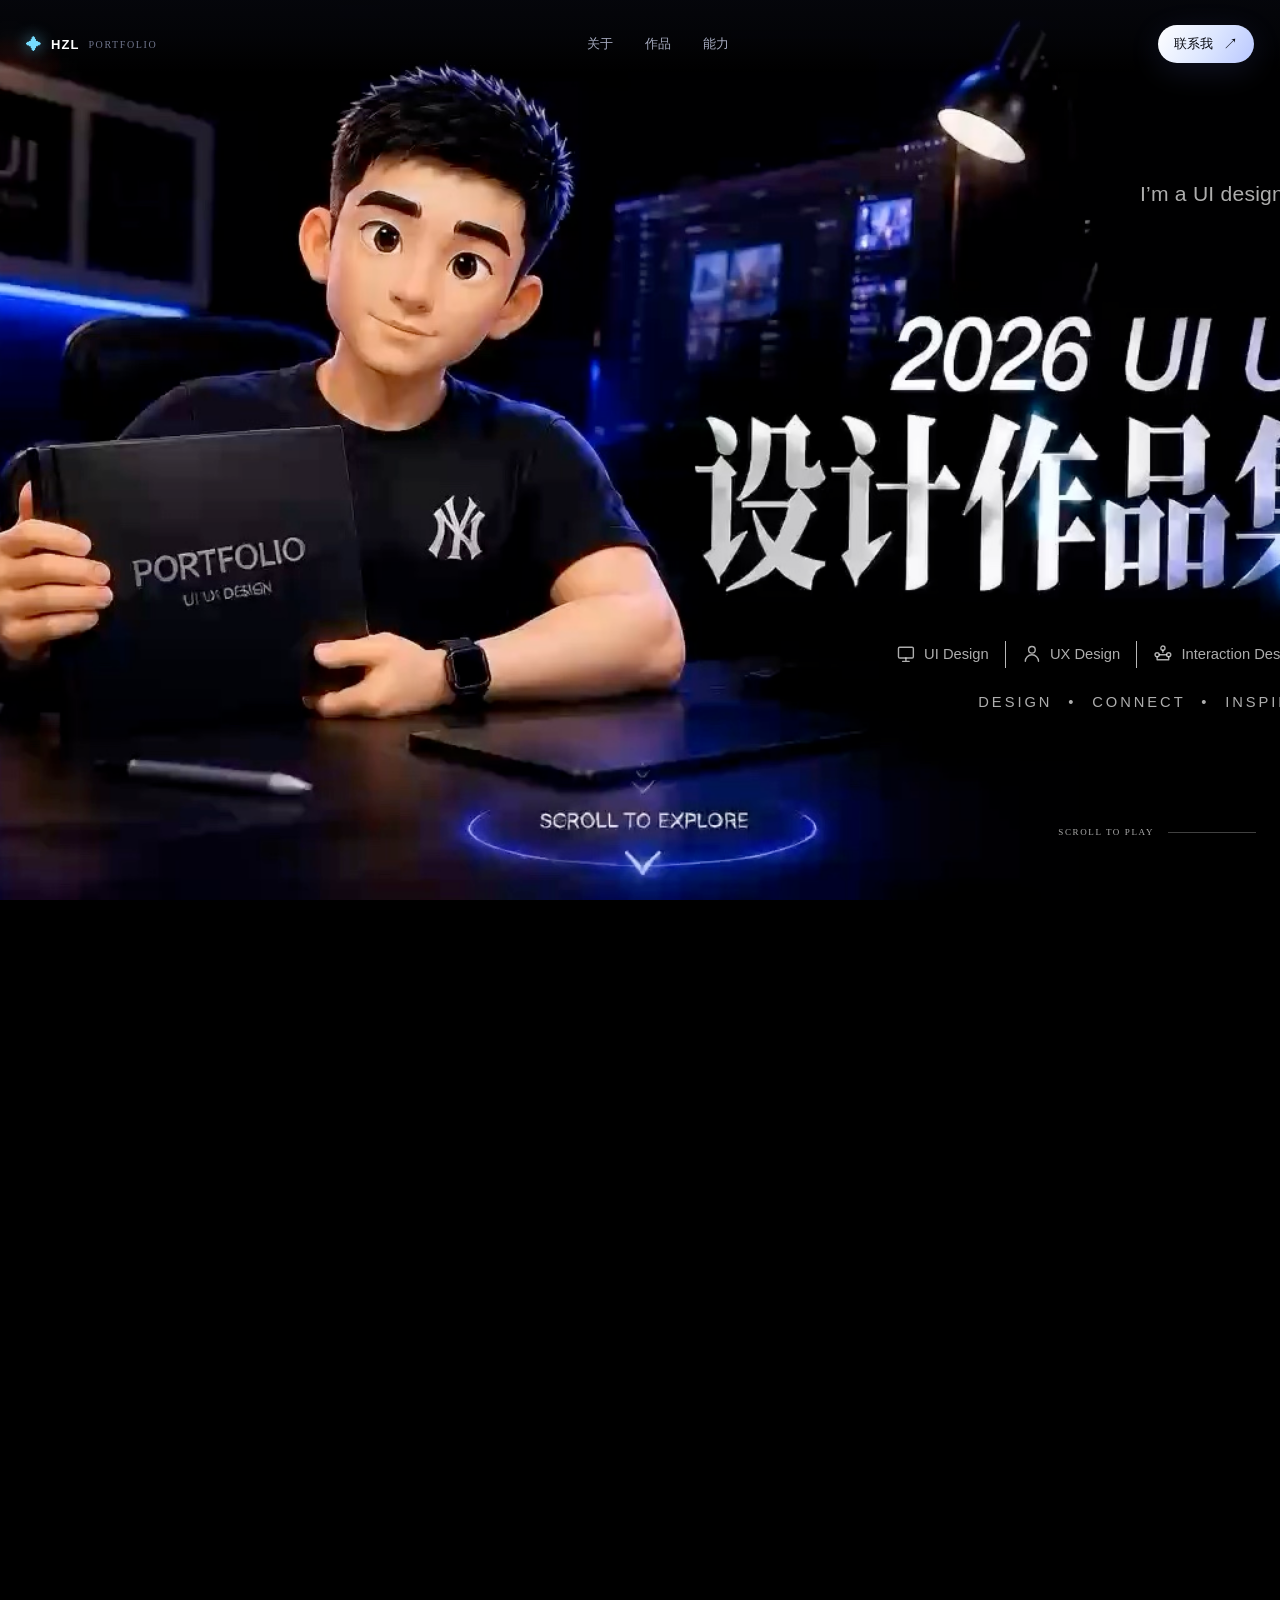
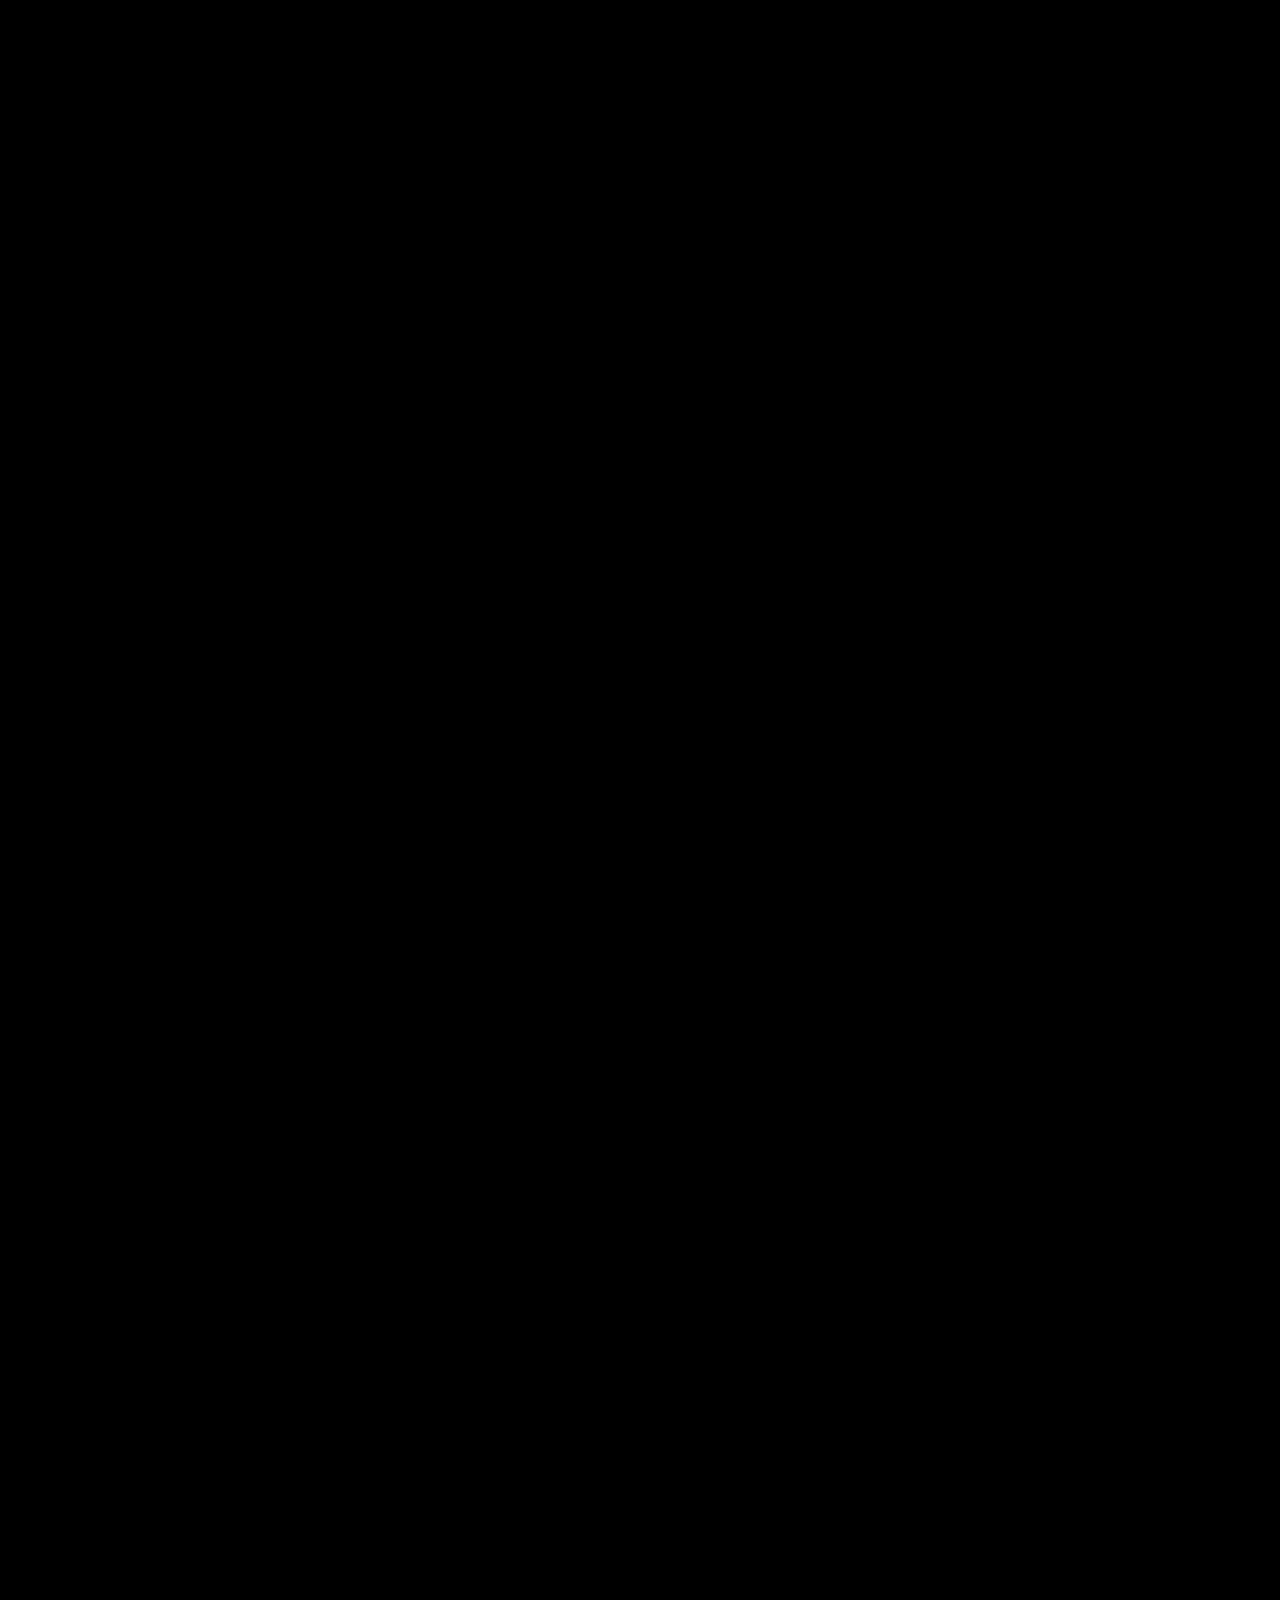
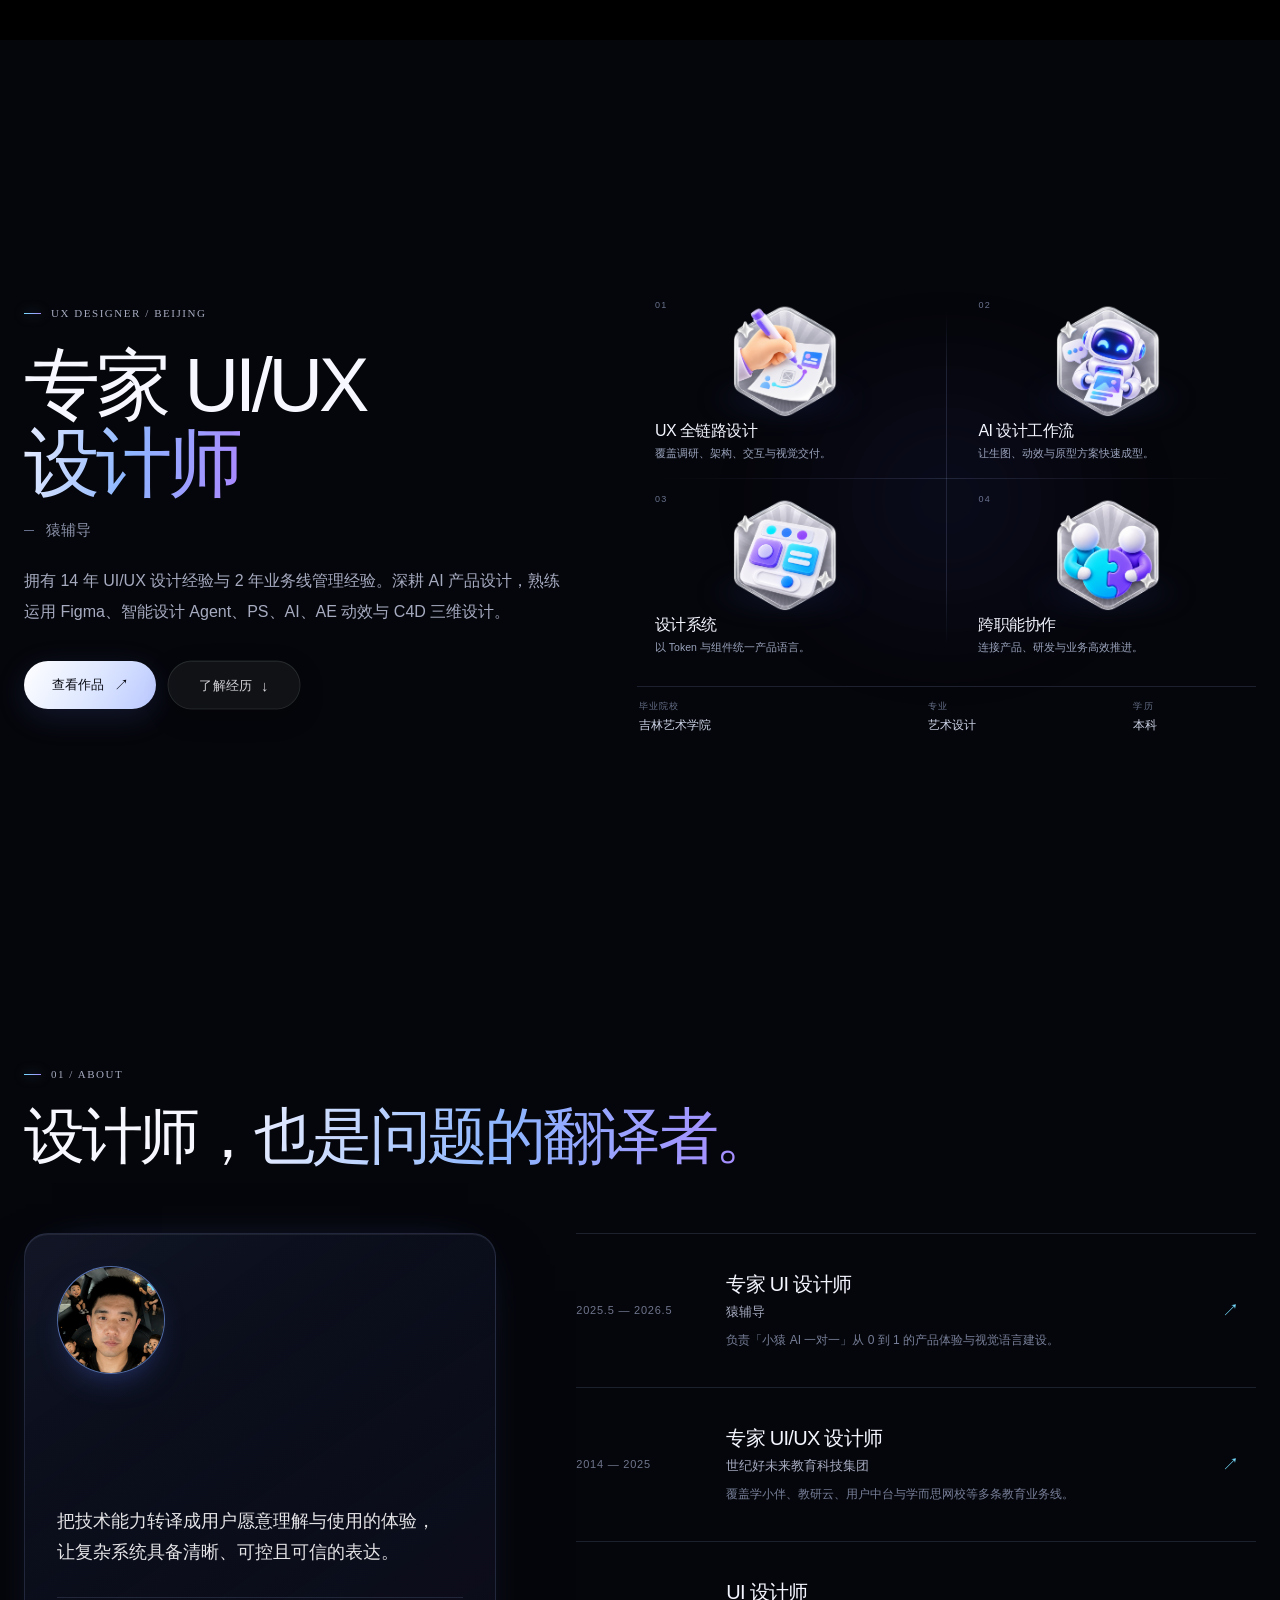
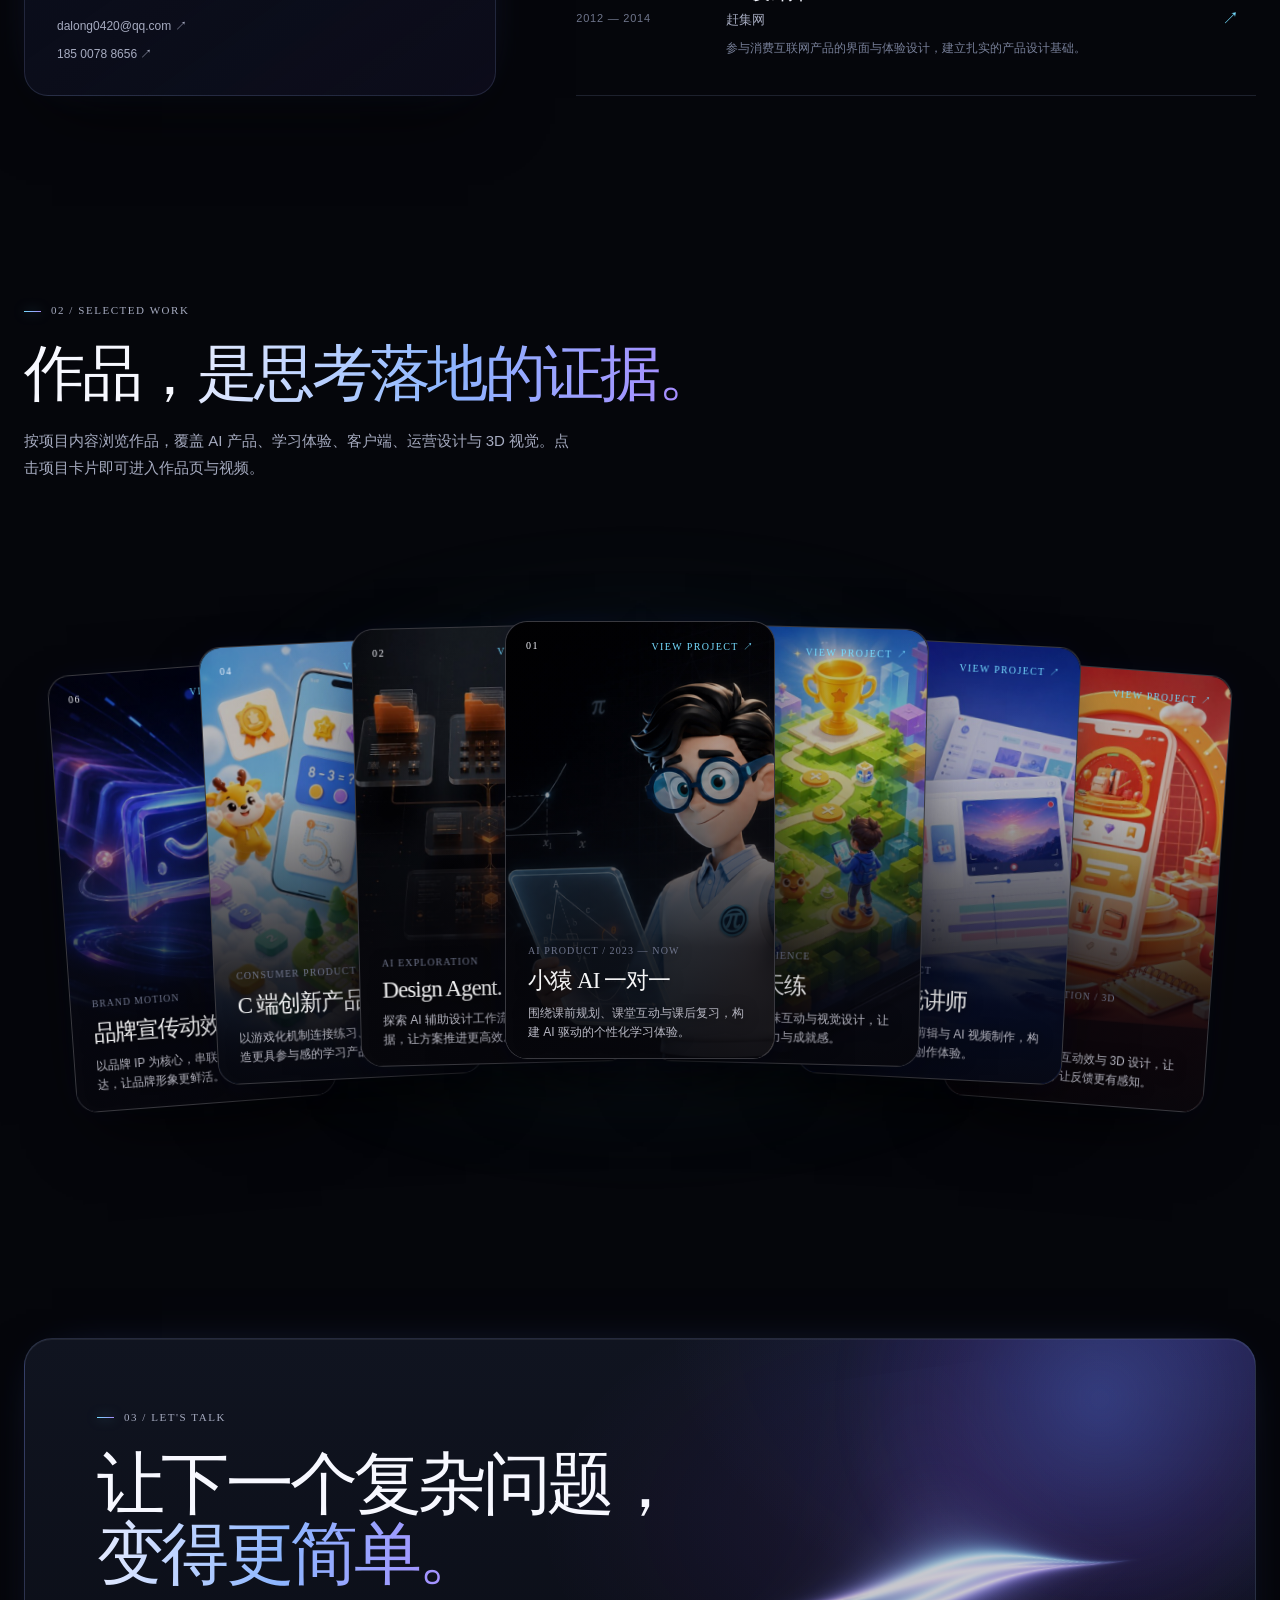
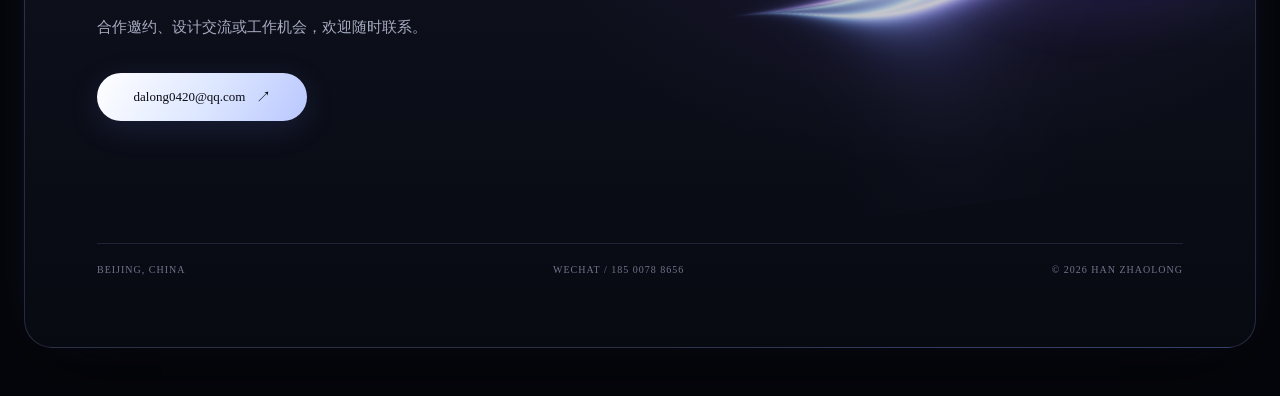
==== commit 7f9735bd: "Deploy source d59c3bf" ====
--- a/index.html
+++ b/index.html
@@ -14,8 +14,8 @@
       })();
     </script>
     <title>韩兆龙 · UX Portfolio</title>
-    <script type="module" crossorigin src="/assets/index-MBj5gBoE.js"></script>
-    <link rel="stylesheet" crossorigin href="/assets/index-QpY2oxU2.css">
+    <script type="module" crossorigin src="/assets/index-DlFY9E_Q.js"></script>
+    <link rel="stylesheet" crossorigin href="/assets/index-B6KsVNuj.css">
   </head>
   <body>
     <div id="root"></div>
--- a/assets/index-B6KsVNuj.css
+++ b/assets/index-B6KsVNuj.css
@@ -0,0 +1 @@
+*{box-sizing:border-box;margin:0;padding:0}html{scroll-behavior:smooth;scrollbar-width:thin;scrollbar-color:#ffffff26 transparent}body{color:#f0f0f0;-webkit-font-smoothing:antialiased;background:#0a0a0a;font-family:-apple-system,BlinkMacSystemFont,Segoe UI,PingFang SC,Hiragino Sans GB,Microsoft YaHei,sans-serif;overflow-x:hidden}.specular-button{letter-spacing:.01em;color:var(--sb-text-color);background:color-mix(in srgb,var(--sb-tint) calc(var(--sb-tint-opacity)*100%),transparent);border-radius:var(--sb-radius);-webkit-backdrop-filter:blur(var(--sb-blur));cursor:pointer;border:0;outline:none;justify-content:center;align-items:center;margin:0;font:500 13px/1 Inter,sans-serif;transition:transform .15s;display:inline-flex;position:relative;box-shadow:inset 0 1px #ffffff0a,0 8px 24px #00000040}.specular-button:active{transform:scale(.97)}.specular-button:focus-visible{outline-offset:3px;outline:2px solid #d1fae5b3}.specular-button--sm{padding:10px 22px}.specular-button__fx{pointer-events:none;z-index:1;position:absolute;inset:-20px}.specular-button__fx canvas{width:100%;height:100%;display:block}.specular-button__label{z-index:2;align-items:center;gap:9px;display:inline-flex;position:relative}.work-card{width:100%;color:inherit;text-align:left;font:inherit;cursor:default;background:0 0;border:0;padding:0;text-decoration:none;display:block}.work-featured{cursor:pointer}.project-deck{perspective:1500px;perspective-origin:50% 44%;isolation:isolate;place-items:center;min-height:590px;margin-top:64px;display:grid;position:relative}@media (width>=1600px){.project-deck{zoom:1.15}}@media (width>=2000px){.project-deck{zoom:1.3}}@media (width>=2400px){.project-deck{zoom:1.5}}.project-deck:before{content:"";z-index:-1;filter:blur(45px);pointer-events:none;background:radial-gradient(circle,#6470ff29,#34d3990a 42%,#0000 72%);border-radius:50%;position:absolute;inset:9% 5% 3%}.project-deck>div{width:0;height:438px;transform-style:preserve-3d;grid-area:1/1;justify-content:center;display:flex}.project-deck>div:hover,.project-deck>div:focus-within{z-index:60!important}.project-deck-card{--tilt-x:0deg;--tilt-y:0deg;--glow-x:50%;--glow-y:35%;width:270px;height:100%;transform:translateX(calc(var(--slot) * 145px)) translateY(var(--fan-y)) rotateY(calc(var(--slot) * -5deg)) rotateZ(calc(var(--slot) * 1.4deg));transform-origin:50% 92%;transform-style:preserve-3d;z-index:var(--depth);will-change:transform;background:#111118;border:1px solid #ffffff2b;border-radius:22px;flex:0 0 270px;transition:transform .5s cubic-bezier(.16,1,.3,1),border-color .35s,box-shadow .45s;position:relative;overflow:hidden;box-shadow:0 30px 70px -24px #000000eb,0 0 28px #5766ff0d}.project-deck-card:after{content:"";z-index:4;border-radius:inherit;background:radial-gradient(circle at var(--glow-x) var(--glow-y), #fff3, transparent 34%);mix-blend-mode:screen;opacity:0;pointer-events:none;transition:opacity .28s;position:absolute;inset:0}.project-deck-card:hover,.project-deck-card:focus-visible,.project-deck-card:focus-within{z-index:50;transform:translateX(calc(var(--slot) * 145px)) translateY(-30px) scale(1.08) rotateX(var(--tilt-x)) rotateY(var(--tilt-y));border-color:#94a3ffb8;outline:none;box-shadow:0 48px 95px -24px #000000f2,0 0 42px #5b70ff33}.project-deck-card:hover:after,.project-deck-card:focus-visible:after,.project-deck-card:focus-within:after{opacity:.65}.project-deck-card .work-image,.project-deck-card:hover .work-image{border-radius:inherit;border:0;height:100%;position:absolute;inset:0;transform:none}.project-deck-card .work-image img{filter:brightness(.88)saturate(.96)contrast(1.03);opacity:.94;transition:filter .4s,opacity .4s,transform .5s}.project-deck-card:hover .work-image img,.project-deck-card:focus-visible .work-image img,.project-deck-card:focus-within .work-image img{filter:brightness()saturate(1.04)contrast(1.02);opacity:1}.project-deck-card .work-image:after{background:linear-gradient(#07070c1f 28%,#07070cd1 65%,#07070cfa 97%)}.project-deck-card .work-image>span,.project-deck-card .work-image>b{top:18px}.project-deck-card .work-info{z-index:3;text-shadow:0 2px 15px #000000d9;min-height:0;padding:26px 22px 16px;position:absolute;inset:auto 0 0;transform:translateZ(34px)}.project-deck-card .work-info h3{margin-top:9px;font-size:23px}.project-deck-card .work-info>span{color:#b8b8c3;font-size:12px;line-height:1.6}.work-chapters{flex-wrap:wrap;gap:7px;margin:16px 0 0;padding:0;list-style:none;display:flex}.work-subprojects{margin-top:16px}.work-subprojects summary{width:fit-content;color:var(--accent);letter-spacing:.08em;cursor:pointer;font:500 11px/1 Inter,sans-serif;list-style:none}.work-subprojects summary::-webkit-details-marker{display:none}.work-subprojects summary:before{content:"▷";margin-right:7px;transition:transform .25s;display:inline-block}.work-subprojects[open] summary:before{transform:rotate(90deg)}.work-chapters li{color:var(--muted);letter-spacing:.04em;background:#ffffff06;border:1px solid #ffffff1a;border-radius:999px;padding:7px 10px;font:10px/1 Inter,sans-serif}.case-chooser-backdrop{z-index:200;-webkit-backdrop-filter:blur(18px);background:#030305c7;place-items:center;padding:32px;animation:.28s ease-out chooser-fade;display:grid;position:fixed;inset:0}.case-chooser{background:linear-gradient(145deg,#18181dfa,#0a0a0dfa);border:1px solid #ffffff24;border-radius:28px;width:min(1180px,100%);max-height:calc(100svh - 64px);padding:48px;animation:.42s cubic-bezier(.22,1,.36,1) chooser-rise;position:relative;overflow:auto;box-shadow:0 40px 120px #000000a6}.case-chooser-close{color:#d4d4d8;cursor:pointer;background:#ffffff0a;border:1px solid #ffffff24;border-radius:50%;width:40px;height:40px;font:300 25px/1 Inter,sans-serif;transition:border-color .25s,color .25s,transform .25s;position:absolute;top:22px;right:24px}.case-chooser-close:hover,.case-chooser-close:focus-visible{border-color:var(--accent);color:#fff;outline:none;transform:rotate(8deg)}.case-chooser h2{color:#fff;letter-spacing:-.055em;max-width:680px;margin:22px 0 14px;font:500 clamp(38px,5vw,62px)/1.02 Geist,Inter,sans-serif}.case-chooser h2 em{color:var(--accent);font-style:normal;display:block}.case-chooser-intro{color:var(--muted);font-size:14px;line-height:1.7}.case-chooser-grid{grid-template-columns:repeat(3,minmax(0,1fr));gap:16px;margin-top:34px;display:grid}.case-choice{border:1px solid var(--line);min-width:0;color:inherit;text-align:left;font:inherit;cursor:pointer;background:#ffffff06;border-radius:20px;padding:0;text-decoration:none;transition:transform .35s cubic-bezier(.22,1,.36,1),border-color .3s,background .3s;display:block;overflow:hidden}.case-choice:hover,.case-choice:focus-visible{background:#ffffff0b;border-color:#34d3997a;outline:none;transform:translateY(-5px)}.case-choice-image{background:#151411;height:190px;overflow:hidden}.case-choice-image img{object-fit:cover;filter:grayscale(.35);opacity:.78;width:100%;height:100%;transition:transform .65s cubic-bezier(.22,1,.36,1),filter .3s,opacity .3s;display:block}.case-choice:hover img,.case-choice:focus-visible img{filter:grayscale(0);opacity:1;transform:scale(1.035)}.case-choice-copy{flex-direction:column;min-width:0;min-height:230px;padding:24px;display:flex}.case-choice-copy>span{color:var(--accent);letter-spacing:.14em;font:10px/1 Inter,sans-serif}.case-choice-copy h3{color:#fff;letter-spacing:-.04em;margin:13px 0 10px;font:500 25px/1.15 Geist,Inter,sans-serif}.case-choice-copy p{color:var(--muted);font-size:13px;line-height:1.7}.case-choice-copy b{color:#fff;letter-spacing:.1em;margin-top:auto;padding-top:24px;font:500 11px/1 Inter,sans-serif}@keyframes chooser-fade{0%{opacity:0}to{opacity:1}}@keyframes chooser-rise{0%{opacity:0;transform:translateY(22px)scale(.985)}to{opacity:1;transform:none}}.project-gallery-backdrop{z-index:220;-webkit-backdrop-filter:blur(22px);background:#030306e0;place-items:center;padding:24px;animation:.28s ease-out chooser-fade;display:grid;position:fixed;inset:0}.project-gallery{background:linear-gradient(145deg,#17171dfc,#08080cfc);border:1px solid #ffffff24;border-radius:26px;grid-template-rows:auto minmax(0,1fr) auto;width:min(1240px,100%);height:min(900px,100svh - 48px);max-height:calc(100svh - 48px);animation:.42s cubic-bezier(.22,1,.36,1) chooser-rise;display:grid;overflow:hidden;box-shadow:0 45px 140px #000000b8}.project-gallery-header{border-bottom:1px solid var(--line);grid-template-columns:minmax(0,1fr) auto 42px 42px;align-items:center;gap:24px;min-height:92px;padding:18px 22px 16px 28px;display:grid}.project-gallery-header p{color:var(--accent);letter-spacing:.14em;font:10px/1 Inter,sans-serif}.project-gallery-header h2{color:#fff;letter-spacing:-.04em;margin-top:7px;font:500 25px/1.05 Geist,Inter,sans-serif}.project-gallery-header>span{color:var(--muted);letter-spacing:.12em;font:11px/1 Inter,sans-serif}.project-gallery-close,.project-gallery-expand,.project-gallery-thumbnails-toggle,.project-gallery-nav{color:#fff;cursor:pointer;background:#0c0c10b8;border:1px solid #ffffff26;transition:border-color .25s,background .25s,transform .25s}.project-gallery-close,.project-gallery-expand,.project-gallery-thumbnails-toggle{border-radius:50%;width:42px;height:42px;font:300 25px/1 Inter,sans-serif}.project-gallery-expand{font-size:17px}.project-gallery-thumbnails-toggle{font-size:18px}.project-gallery-close:hover,.project-gallery-close:focus-visible,.project-gallery-expand:hover,.project-gallery-expand:focus-visible,.project-gallery-thumbnails-toggle:hover,.project-gallery-thumbnails-toggle:focus-visible,.project-gallery-thumbnails-toggle[aria-pressed=true],.project-gallery-nav:hover,.project-gallery-nav:focus-visible{border-color:var(--accent);background:#1c1c22f2;outline:none}.project-gallery-stage{background:#050507;place-items:center;min-width:0;height:auto;min-height:0;padding:18px 76px;display:grid;position:relative;overflow:hidden}.project-gallery-stage>img,.project-gallery-stage>video{object-fit:contain;border-radius:8px;width:100%;min-width:0;height:100%;min-height:0;display:block;box-shadow:0 24px 65px #00000080}.project-gallery-nav{border-radius:14px;place-items:center;width:46px;height:58px;display:grid;position:absolute;top:50%;transform:translateY(-50%)}.project-gallery-nav:hover,.project-gallery-nav:focus-visible{transform:translateY(-50%)scale(1.04)}.project-gallery-nav svg{width:23px;height:23px}.project-gallery-nav.is-previous{left:17px}.project-gallery-nav.is-next{right:17px}.project-gallery-thumbnails{scrollbar-width:thin;scrollbar-color:#fff3 transparent;background:#ffffff05;gap:9px;padding:14px 20px 18px;display:flex;overflow-x:auto}.project-gallery-thumbnails button{opacity:.55;cursor:pointer;background:#111;border:1px solid #ffffff1f;border-radius:8px;flex:0 0 92px;height:54px;padding:0;transition:opacity .22s,border-color .22s,transform .22s;position:relative;overflow:hidden}.project-gallery-thumbnails button:hover,.project-gallery-thumbnails button:focus-visible,.project-gallery-thumbnails button.is-active{border-color:var(--accent);opacity:1;outline:none;transform:translateY(-2px)}.project-gallery-thumbnails img{object-fit:cover;width:100%;height:100%;display:block}.project-gallery-play{color:#fff;background:#050508c7;border:1px solid #ffffff85;border-radius:50%;place-items:center;width:26px;height:26px;padding-left:2px;font:10px/1 Inter,sans-serif;display:grid;position:absolute;inset:50% auto auto 50%;transform:translate(-50%,-50%);box-shadow:0 4px 16px #00000073}.project-gallery-backdrop.is-fullscreen{-webkit-backdrop-filter:none;background:#000;padding:0}.project-gallery-backdrop.is-fullscreen .project-gallery{background:#000;border:0;border-radius:0;width:100vw;height:100svh;max-height:none;display:block;position:relative}.project-gallery-backdrop.is-fullscreen .project-gallery-header{z-index:3;background:0 0;border:0;grid-template-columns:auto 42px 42px 42px;justify-content:end;gap:10px;min-height:0;padding:0;position:absolute;inset:18px 18px auto auto}.project-gallery-backdrop.is-fullscreen .project-gallery-header>div{display:none}.project-gallery-backdrop.is-fullscreen .project-gallery-header>span{color:#fff;-webkit-backdrop-filter:blur(8px);background:#00000094;border-radius:999px;padding:10px 12px}.project-gallery-backdrop.is-fullscreen .project-gallery-stage{background:#000;height:100%;padding:0;transition:bottom .28s cubic-bezier(.22,1,.36,1);position:absolute;inset:0}.project-gallery-backdrop.is-fullscreen .project-gallery-stage>img,.project-gallery-backdrop.is-fullscreen .project-gallery-stage>video{box-shadow:none;border-radius:0}.project-gallery-backdrop.is-fullscreen .project-gallery-thumbnails{display:none}.project-gallery-backdrop.is-fullscreen.is-thumbnails-open .project-gallery-stage{height:auto;bottom:86px}.project-gallery-backdrop.is-fullscreen.is-thumbnails-open .project-gallery-thumbnails{z-index:4;-webkit-backdrop-filter:blur(18px);background:#08080ceb;border-top:1px solid #ffffff1a;height:86px;padding:14px 18px 18px;display:flex;position:absolute;inset:auto 0 0}@media (width<=900px) and (width>=681px){.case-chooser-grid{grid-template-columns:1fr 1fr}}@media (width<=680px){.project-deck{place-items:initial;perspective:1100px;scroll-snap-type:x mandatory;scrollbar-width:none;min-height:510px;margin:42px -18px 0;padding:15px 18px 32px;display:flex;overflow-x:auto}.project-deck::-webkit-scrollbar{display:none}.project-deck>div{scroll-snap-align:center;flex:0 0 min(78vw,300px);width:min(78vw,300px);height:430px;margin-right:20px}.project-deck-card,.project-deck-card:hover,.project-deck-card:focus-visible,.project-deck-card:focus-within{flex-basis:100%;width:100%;transform:none}.project-gallery-backdrop{padding:10px}.project-gallery{border-radius:19px;height:calc(100svh - 20px);max-height:calc(100svh - 20px)}.project-gallery-header{grid-template-columns:1fr auto 36px 36px;gap:10px;min-height:76px;padding:13px 13px 12px 17px}.project-gallery-header h2{font-size:20px}.project-gallery-close,.project-gallery-expand,.project-gallery-thumbnails-toggle{width:36px;height:36px}.project-gallery-backdrop.is-fullscreen .project-gallery-header{grid-template-columns:auto 36px 36px 36px;gap:8px;inset:10px 10px auto auto}.project-gallery-backdrop.is-fullscreen .project-gallery-stage{padding:0}.project-gallery-backdrop.is-fullscreen.is-thumbnails-open .project-gallery-stage{bottom:68px}.project-gallery-backdrop.is-fullscreen.is-thumbnails-open .project-gallery-thumbnails{height:68px;padding:10px 12px 13px}.project-gallery-stage{height:auto;padding:12px 42px}.project-gallery-nav{border-radius:11px;width:34px;height:48px}.project-gallery-nav.is-previous{left:6px}.project-gallery-nav.is-next{right:6px}.project-gallery-thumbnails{gap:7px;padding:10px 12px 13px}.project-gallery-thumbnails button{flex-basis:76px;height:45px}.case-chooser-backdrop{padding:14px}.case-chooser{border-radius:22px;max-height:calc(100svh - 28px);padding:34px 18px 20px}.case-chooser-close{width:36px;height:36px;top:15px;right:16px}.case-chooser h2{overflow-wrap:anywhere;margin-top:20px;font-size:34px}.case-chooser-intro{padding-right:28px}.case-chooser-grid{grid-template-columns:1fr;gap:12px;margin-top:25px}.case-choice{grid-template-columns:96px minmax(0,1fr);display:grid}.case-choice-image{height:100%;min-height:170px}.case-choice-copy{min-height:170px;padding:18px}.case-choice-copy h3{overflow-wrap:anywhere;font-size:20px}.case-choice-copy p{font-size:12px}.case-choice-copy b{padding-top:14px}}@media (prefers-reduced-motion:reduce){.project-deck-card,.project-deck-card:hover,.project-deck-card:focus-visible,.project-deck-card:focus-within{transform:translateX(calc(var(--slot) * 145px));transition:none}.case-chooser-backdrop,.case-chooser{animation:none}}.strands-container{pointer-events:none;background:0 0;width:100%;height:100%;position:relative;overflow:hidden}.strands-container canvas{width:100%;height:100%;display:block}.click-spark{isolation:isolate;min-height:100%;position:relative}.click-spark__canvas{z-index:1000;pointer-events:none;-webkit-user-select:none;user-select:none;display:block;position:fixed;inset:0}@media (prefers-reduced-motion:reduce){.click-spark__canvas{display:none}}.light-rays-container{pointer-events:none;width:100%;height:100%;position:relative;overflow:hidden}@font-face{font-family:Inter;src:local(Inter),local(Helvetica Neue);font-display:swap}@font-face{font-family:Geist;src:local(Geist),local(SF Pro Display),local(Helvetica Neue);font-display:swap}.video-intro-sticky{isolation:isolate}.video-intro-media{z-index:0}.video-intro-vignette{z-index:1}.video-copy-stage{z-index:4;transform:translate(-50%,-50%)}.navbar-video-hidden{opacity:0;pointer-events:none;transform:translateY(-18px)}.video-copy-top{width:18.5%;height:11%;padding-left:1.4%;top:10%;left:81.5%;box-shadow:0 0 12px 7px #000000d6}.video-copy-bottom{align-items:flex-end;gap:clamp(14px,1.55vw,24px);width:42%;height:22%;padding:1.5% 2.4% 1.2% 1%;top:60%;left:58%;box-shadow:0 0 13px 8px #000000db}.video-disciplines{justify-content:flex-end}.video-copy-bottom>p{text-align:right}.video-intro{--video-progress:0;background:#000;height:360vh;position:relative}.video-intro-sticky{background:#000;height:100svh;position:sticky;top:0;overflow:hidden}.video-intro-media{object-fit:cover;opacity:1;width:100%;height:100%;position:absolute;inset:0}.video-intro-vignette{pointer-events:none;background:linear-gradient(#0000007a,#0000 28% 62%,#00000085),linear-gradient(90deg,#0000004d,#0000 45%);position:absolute;inset:0}.video-copy-stage{z-index:2;pointer-events:none;color:#fff;width:max(100vw,177.778vh);height:max(56.25vw,100vh);position:absolute;top:50%;left:50%;transform:translate(-50%,-50%)}.video-copy-top{background:linear-gradient(90deg,#000000f5 0%,#000 18% 88%,#000000d1 100%);align-items:center;width:20%;height:15%;padding-left:2%;display:flex;position:absolute;top:9%;left:80.5%;box-shadow:0 0 22px 15px #000000e6}.video-copy-top p{letter-spacing:.01em;white-space:nowrap;font:400 clamp(14px,1.65vw,28px)/1.2 Geist,Inter,sans-serif}.video-copy-bottom{background:linear-gradient(90deg,#000000d1,#000 8% 100%);flex-direction:column;justify-content:center;align-items:center;gap:clamp(18px,2.1vw,32px);width:46%;height:26%;padding:2% 1% 1%;display:flex;position:absolute;top:66%;left:54.5%;box-shadow:0 0 24px 17px #000000e6}.video-disciplines{justify-content:center;align-items:center;gap:clamp(10px,1.25vw,22px);width:100%;display:flex}.video-disciplines span{white-space:nowrap;align-items:center;gap:clamp(6px,.65vw,11px);font:400 clamp(11px,1.15vw,20px)/1 Geist,Inter,sans-serif;display:flex}.video-disciplines svg{fill:none;stroke:currentColor;stroke-width:1.7px;stroke-linecap:round;stroke-linejoin:round;width:clamp(16px,1.55vw,27px);height:clamp(16px,1.55vw,27px)}.video-disciplines i{background:#ffffffb8;width:1px;height:clamp(20px,2.1vw,34px)}.video-copy-bottom>p{letter-spacing:.2em;white-space:nowrap;font:400 clamp(10px,1.15vw,20px)/1 Inter,sans-serif}.video-copy-bottom>p b{padding:0 .6em;font-weight:400}.video-intro-scroll{z-index:3;right:max(24px,calc((100vw - var(--max))/2));color:#ffffffad;letter-spacing:.18em;align-items:center;gap:14px;font:500 9px/1 Inter;display:flex;position:absolute;bottom:clamp(40px,7vh,72px)}.video-intro-scroll>i{background:#ffffff40;width:88px;height:1px;display:block;overflow:hidden}.video-intro-scroll>i b{transform-origin:0;width:100%;height:100%;transform:scaleX(var(--video-progress));background:#fff;display:block}.navbar-on-video{background:linear-gradient(#0000007a,#0000)}.magic-rings-background{z-index:0;pointer-events:auto;opacity:.95;mix-blend-mode:screen;position:absolute;inset:0;-webkit-mask-image:radial-gradient(76% 58% at 55% 32%,#000 0%,#000000e6 50%,#0000 100%);mask-image:radial-gradient(76% 58% at 55% 32%,#000 0%,#000000e6 50%,#0000 100%)}.aura-background:before,.aura-background:after,.aura-background i,.aura-background b{z-index:1;pointer-events:none}.aura-background b{opacity:.55}@media (width<=860px){.magic-rings-background{opacity:.55;-webkit-mask-image:radial-gradient(105% 45% at 50% 15%,#000 0%,#000000b8 58%,#0000 100%);mask-image:radial-gradient(105% 45% at 50% 15%,#000 0%,#000000b8 58%,#0000 100%)}}.spotlight-four{opacity:.18;filter:blur(15px);width:15vw;animation-delay:-1.3s;left:20%;transform:rotate(31deg)}.spotlight-five{opacity:.2;filter:blur(14px);width:16vw;animation-delay:-4s;left:63%;transform:rotate(-27deg)}.background-sweep{display:none}.spotlight{z-index:1;clip-path:polygon(43% 0,57% 0,100% 100%,75% 94%,54% 100%,22% 92%,0 100%);filter:blur(14px);mix-blend-mode:screen;opacity:.34;transform-origin:top;will-change:transform,opacity,filter;background:linear-gradient(90deg,#0000 0%,#ffffff06 16%,#ffffff3b 48%,#ffffff12 61%,#0000 100%);width:21vw;min-width:240px;height:125vh;position:absolute;top:-34vh;-webkit-mask-image:linear-gradient(#000 0%,#000000e6 55%,#0000 100%);mask-image:linear-gradient(#000 0%,#000000e6 55%,#0000 100%)}.spotlight:after{content:"";clip-path:polygon(42% 0,62% 0,100% 100%,0 92%);filter:blur(20px);opacity:.5;background:radial-gradient(at 48% 22%,#fff6,#0000 30%),linear-gradient(90deg,#0000,#ffffff29,#0000);position:absolute;inset:3% 22% 0}.spotlight-one{animation:13s cubic-bezier(.37,.02,.36,1) infinite alternate beamOne;left:31%}.spotlight-two{width:15vw;animation:17s cubic-bezier(.25,.1,.35,1) -4s infinite alternate beamTwo;left:42%}.spotlight-three{width:23vw;animation:15s cubic-bezier(.42,0,.28,1) -9s infinite alternate beamThree;left:51%}.spotlight-four{width:18vw;animation:19s ease-in-out -6s infinite alternate beamFour;left:17%}.spotlight-five{width:20vw;animation:16s cubic-bezier(.3,.05,.4,1) -11s infinite alternate beamFive;left:64%}@keyframes beamOne{0%{opacity:.14;filter:blur(20px);transform:rotate(17deg)translate(-3vw)scaleX(.82)}35%{opacity:.48;filter:blur(10px);transform:rotate(23deg)translate(2vw)scaleX(1.08)}68%{opacity:.28;filter:blur(16px);transform:rotate(19deg)translate(-1vw)scaleX(.92)}to{opacity:.42;filter:blur(12px);transform:rotate(27deg)translate(4vw)scaleX(1.13)}}@keyframes beamTwo{0%{opacity:.12;filter:blur(22px);transform:rotate(4deg)translate(2vw)scaleX(1.14)}44%{opacity:.43;filter:blur(9px);transform:rotate(11deg)translate(-2vw)scaleX(.76)}76%{opacity:.21;filter:blur(17px);transform:rotate(7deg)translate(3vw)scaleX(1.03)}to{opacity:.35;filter:blur(12px);transform:rotate(14deg)translate(-1vw)scaleX(.84)}}@keyframes beamThree{0%{opacity:.1;filter:blur(23px);transform:rotate(-19deg)translate(4vw)scaleX(.78)}30%{opacity:.37;filter:blur(11px);transform:rotate(-11deg)translate(-2vw)scaleX(1.16)}65%{opacity:.18;filter:blur(19px);transform:rotate(-17deg)translate(1vw)scaleX(.9)}to{opacity:.41;filter:blur(10px);transform:rotate(-8deg)translate(-4vw)scaleX(1.08)}}@keyframes beamFour{0%{opacity:.05;filter:blur(24px);transform:rotate(28deg)translate(-4vw)scaleX(.7)}50%{opacity:.21;filter:blur(13px);transform:rotate(36deg)translate(3vw)scaleX(1.2)}to{opacity:.09;filter:blur(20px);transform:rotate(24deg)translate(0)scaleX(.82)}}@keyframes beamFive{0%{opacity:.06;filter:blur(23px);transform:rotate(-29deg)translate(4vw)scaleX(.75)}43%{opacity:.24;filter:blur(12px);transform:rotate(-20deg)translate(-3vw)scaleX(1.15)}to{opacity:.1;filter:blur(19px);transform:rotate(-33deg)translate(1vw)scaleX(.86)}}.background-sweep{filter:blur(2px);mix-blend-mode:screen;background:linear-gradient(90deg,#0000 0%,#fff0 23%,#34d39906 42%,#ffffff1f 50%,#34d39906 58%,#0000 78%);width:38%;height:130%;animation:14s cubic-bezier(.4,0,.2,1) infinite backgroundSweep;position:absolute;top:-15%;left:-45%;transform:rotate(18deg)}.background-sweep:after{content:"";filter:blur(18px);background:#ffffff2e;position:absolute;inset:0 47%}@keyframes backgroundSweep{0%,16%{opacity:0;transform:translate(-35vw)rotate(18deg)}24%{opacity:.9}52%{opacity:.9;transform:translate(170vw)rotate(18deg)}62%,to{opacity:0;transform:translate(200vw)rotate(18deg)}}:root{--bg:#09090b;--surface:#0e0e11;--surface-up:#131316;--text:#fff;--muted:#a1a1aa;--faint:#71717a;--accent:#34d399;--line:#ffffff1a;--card:#ffffff08;--max:1300px}*{box-sizing:border-box}html{scroll-behavior:smooth}body{background:var(--bg);color:var(--text);margin:0;font-family:Inter,-apple-system,BlinkMacSystemFont,PingFang SC,sans-serif;overflow-x:hidden}::selection{background:#ffffff1a}a:focus-visible{outline:2px solid var(--accent);outline-offset:4px}.app{isolation:isolate;background:var(--bg);min-height:100vh;position:relative}.section-shell{width:min(var(--max),calc(100% - 48px));z-index:2;margin:auto;position:relative}.aura-background{z-index:-1;background:radial-gradient(60% 38% at 50% -10%,#fff1,#0000 75%);position:fixed;inset:0;overflow:hidden}.aura-background:before,.aura-background:after{content:"";border:1px solid #ffffff0b;border-radius:50%;position:absolute;left:50%;transform:translate(-50%)}.aura-background:before{width:145vw;height:70vw;top:-34vw}.aura-background:after{width:100vw;height:54vw;top:-19vw}.aura-background i{background:linear-gradient(#ffffff17,#0000 64%);width:1px;height:100%;position:absolute;top:0;left:50%}.aura-background b{filter:blur(125px);background:#34d3990b;border-radius:50%;width:620px;height:300px;position:absolute;top:30vh;left:50%;transform:translate(-50%)}.aura-background em{display:none}.glass-card{border:1px solid var(--line);-webkit-backdrop-filter:blur(20px);background:linear-gradient(135deg,#ffffff0e,#ffffff05 46%,#ffffff09);box-shadow:0 30px 60px -15px #000c,inset 0 1px #ffffff0d}.navbar{z-index:50;background:linear-gradient(#09090be0,#09090b80,#0000);padding-top:16px;position:fixed;inset:0 0 auto}.nav-inner{height:56px;width:min(var(--max),calc(100% - 48px));justify-content:space-between;align-items:center;margin:auto;padding:0 2px;display:flex}.glass-nav{-webkit-backdrop-filter:none;backdrop-filter:none;box-shadow:none;background:0 0;border:0}.brand{color:#fff;letter-spacing:.08em;align-items:center;gap:9px;font:600 13px/1 Inter,sans-serif;text-decoration:none;display:flex}.brand-spark{color:var(--accent);font-size:15px}.brand i{color:var(--faint);letter-spacing:.16em;font:10px Inter}.nav-links{gap:32px;display:flex}.nav-links a{color:var(--muted);font-size:13px;text-decoration:none;transition:color .25s}.nav-links a:hover,.nav-links a.active{color:#fff}.nav-contact,.button-primary{color:#111;background:#fff;border-radius:999px;justify-content:center;align-items:center;gap:10px;font:500 13px Inter;text-decoration:none;display:inline-flex;position:relative;overflow:hidden}.nav-contact{min-width:86px;height:38px}.nav-contact b,.button-primary b{font-size:15px;font-weight:400}.double-text>span{transition:transform .45s cubic-bezier(.15,.83,.66,1);position:absolute}.double-text>span:nth-child(2){transform:translateY(-180%)}.double-text:hover>span:first-child{transform:translateY(180%)}.double-text:hover>span:nth-child(2){transform:translateY(0)}.hero{grid-template-columns:1fr .9fr;align-items:center;gap:76px;min-height:850px;padding:164px 0 84px;display:grid}.eyebrow{color:var(--muted);letter-spacing:.14em;align-items:center;gap:10px;margin:0;font:11px/1.2 Inter;display:flex}.eyebrow span{background:var(--accent);width:17px;height:1px}h1,h2,h3,p{margin:0}.hero h1,.section-heading h2,.contact h2{letter-spacing:-.055em;font-family:Geist,Inter,sans-serif;font-weight:500;line-height:1.03}.hero h1{margin:27px 0;font-size:clamp(55px,5.9vw,86px)}.hero h1 em,.section-heading em,.contact h2 em{color:var(--accent);font-style:normal}.hero-summary{max-width:520px;color:var(--muted);font-size:15px;line-height:1.85}.hero-actions{align-items:center;gap:12px;margin-top:34px;display:flex}.button-primary{min-width:132px;height:48px;padding:0 20px;transition:transform .35s cubic-bezier(.15,.83,.66,1),box-shadow .35s}.button-primary:after{content:"";background:var(--accent);filter:blur(14px);opacity:0;border-radius:50%;width:65%;height:16px;transition:opacity .35s;position:absolute;bottom:-12px}.button-primary:hover{transform:translateY(-2px);box-shadow:0 12px 32px #ffffff1f}.button-primary:hover:after{opacity:.42}.button-subtle{color:#d4d4d8;border:1px solid #27272a;border-radius:999px;align-items:center;gap:9px;height:48px;padding:0 18px;font-size:13px;text-decoration:none;transition:border-color .25s,background .25s;display:flex}.button-subtle b{font-size:15px;font-weight:400}.hero-proof{gap:28px;margin-top:58px;display:flex}.hero-proof span{color:var(--faint);flex-direction:column;gap:7px;font-size:11px;display:flex}.hero-proof b{color:#e4e4e7;font-size:16px;font-weight:500}.hero-collage{height:550px;position:relative}.orbit{border:1px solid #ffffff0f;border-radius:50%;position:absolute;top:50%;left:50%;transform:translate(-50%,-50%)}.orbit-one{width:560px;height:560px}.orbit-two{border-color:#34d39921;width:395px;height:395px}.collage-card{border-radius:18px;transition:transform .65s cubic-bezier(.15,.83,.66,1),z-index .1s;position:absolute;overflow:hidden}.collage-card:hover{z-index:100!important;transform:scale(1.035)!important}.collage-card img{object-fit:cover;filter:grayscale()contrast(1.08);opacity:.8;width:100%;height:100%;display:block}.card-main{z-index:2;width:335px;height:430px;top:6%;left:24%;transform:rotate(-4deg)}.card-main:after,.card-archive:after{content:"";background:linear-gradient(160deg,#0000 54%,#000000a6);position:absolute;inset:0}.card-main figcaption,.card-archive figcaption{z-index:2;justify-content:space-between;align-items:center;font-size:10px;display:flex;position:absolute;bottom:15px;left:16px;right:16px}.card-main figcaption b{font-weight:500}.card-detail{z-index:3;width:225px;height:145px;top:14%;right:2%;transform:rotate(6deg)}.card-detail img{filter:grayscale()brightness(.9)}.card-archive{z-index:1;width:220px;height:260px;bottom:2%;left:3%;transform:rotate(5deg)}.card-archive figcaption{color:#d4d4d8;letter-spacing:.12em;font:10px Inter}.collage-note{z-index:4;background:#0e0e11cc;border-radius:14px;flex-direction:column;gap:8px;width:175px;padding:16px;display:flex;position:absolute;bottom:3%;right:0}.collage-note span{color:var(--accent);letter-spacing:.14em;font:9px Inter}.collage-note b{font:500 16px/1.12 Geist,Inter}.about,.projects,.strengths{padding:128px 0}.section-heading{max-width:820px}.section-heading h2{margin:23px 0;font-size:clamp(45px,4.8vw,72px)}.section-heading .section-intro{max-width:550px;color:var(--muted);font-size:15px;line-height:1.8}.about-layout{grid-template-columns:.82fr 1.18fr;gap:80px;margin-top:66px;display:grid}.about-profile{border-radius:24px;flex-direction:column;min-height:390px;padding:32px;display:flex}.monogram{color:#e8fff7;letter-spacing:-.08em;background:radial-gradient(circle at 33% 30%,#34d39933,#0000 65%);border:1px solid #34d39966;border-radius:50%;place-items:center;width:108px;height:108px;font:400 57px/1 Geist;display:grid;position:relative}.monogram span{color:var(--accent);font-size:13px;position:absolute;top:12px;right:9px}.about-profile>p{color:#e4e4e7;max-width:395px;margin:auto 0 30px;font:500 18px/1.7 Geist,Inter}.profile-links{border-top:1px solid var(--line);gap:11px;padding-top:20px;display:grid}.profile-links a{color:var(--muted);font-size:12px;text-decoration:none;transition:color .2s}.profile-links a:hover{color:var(--accent)}.experience-list{border-top:1px solid var(--line)}.experience-list article{border-bottom:1px solid var(--line);grid-template-columns:150px 1fr 22px;align-items:center;min-height:126px;transition:background .3s,padding .3s;display:grid}.experience-list article:hover{background:#ffffff06;padding-left:12px}.experience-list span{color:var(--faint);letter-spacing:.08em;font:11px Inter}.experience-list h3{letter-spacing:-.035em;font:500 20px Geist,Inter}.experience-list p{color:var(--muted);margin-top:7px;font-size:13px}.experience-list b{color:var(--accent);font-size:16px;font-weight:400}.stat-strip{border-top:1px solid var(--line);border-bottom:1px solid var(--line);grid-template-columns:repeat(4,1fr);margin-top:96px;display:grid}.stat-strip>div{border-right:1px solid var(--line);flex-direction:column;gap:7px;padding:25px 0 25px 22px;display:flex}.stat-strip>div:first-child{padding-left:0}.stat-strip>div:last-child{border:0}.stat-strip b{letter-spacing:-.06em;font:500 28px Geist,Inter}.stat-strip span{color:var(--faint);font-size:11px}.projects{padding-top:80px}.work-grid{grid-template-columns:1fr 1fr;gap:20px;margin-top:62px;display:grid}.work-grid>div:first-child{grid-column:1/-1}.work-card{color:inherit;text-decoration:none;display:block}.work-image{border:1px solid var(--line);background:var(--surface);border-radius:20px;height:340px;transition:border-color .35s,transform .35s;position:relative;overflow:hidden}.work-featured .work-image{height:500px}.work-image img{object-fit:cover;filter:grayscale()contrast(1.05);opacity:.65;width:100%;height:100%;transition:transform .8s cubic-bezier(.15,.83,.66,1),filter .4s,opacity .4s;display:block}.work-image:after{content:"";background:linear-gradient(#09090b14 42%,#09090bc2);position:absolute;inset:0}.work-card:hover .work-image{border-color:#ffffff40;transform:translateY(-3px)}.work-card:hover img{filter:grayscale(.25)contrast(1.04);opacity:.9;transform:scale(1.035)}.work-image>span,.work-image>b{z-index:2;letter-spacing:.14em;font:10px Inter;position:absolute;top:20px}.work-image>span{left:20px}.work-image>b{color:var(--accent);font-weight:500;right:20px}.work-info{padding:18px 3px 0}.work-info p{color:var(--faint);letter-spacing:.11em;font:10px Inter}.work-info h3{color:#f4f4f5;letter-spacing:-.04em;margin:8px 0;font:500 25px Geist,Inter}.work-info>span{max-width:450px;color:var(--muted);font-size:13px;line-height:1.7;display:block}.strengths{padding-bottom:150px}.capability-grid{grid-template-columns:repeat(4,1fr);gap:14px;margin-top:60px;display:grid}.capability-card{border-radius:20px;flex-direction:column;min-height:385px;padding:16px;transition:transform .45s cubic-bezier(.15,.83,.66,1),border-color .3s;display:flex;overflow:hidden}.capability-card:hover{z-index:100;border-color:#ffffff38;transform:scale(1.02)}.capability-card>span{color:var(--faint);letter-spacing:.1em;font:10px Inter}.capability-card h3{color:#f4f4f5;letter-spacing:-.04em;margin-top:auto;font:500 19px Geist,Inter}.capability-card p{color:var(--muted);margin-top:10px;font-size:13px;line-height:1.7}.capability-graphic{background:radial-gradient(circle at 50% 54%,#34d3991a,#0000 43%);border-bottom:1px solid #ffffff12;height:180px;margin-bottom:22px;position:relative;overflow:hidden}.capability-graphic i{border:1px solid #d1fae547;border-radius:50%;display:block;position:absolute}.graphic-1 i:first-child{width:112px;height:112px;top:35px;left:25%}.graphic-1 i:nth-child(2){background:#34d3991c;width:62px;height:62px;top:60px;left:42%}.graphic-1 i:nth-child(3){background:var(--accent);width:7px;height:7px;top:88px;left:57%}.graphic-2 i{border-radius:3px}.graphic-2 i:first-child{width:150px;height:86px;top:44px;left:21%;transform:rotate(-14deg)}.graphic-2 i:nth-child(2){background:#34d3991f;width:72px;height:44px;top:61px;left:42%;transform:rotate(13deg)}.graphic-2 i:nth-child(3){background:var(--accent);width:7px;height:7px;top:83px;left:55%}.graphic-3 i{border-radius:2px}.graphic-3 i:first-child{width:150px;height:92px;top:43px;left:20%}.graphic-3 i:nth-child(2){background:#34d3991a;width:100px;height:60px;top:60px;left:34%}.graphic-3 i:nth-child(3){background:#d1fae530;width:44px;height:23px;top:78px;left:47%}.graphic-4 i:first-child{background:var(--accent);width:13px;height:13px;top:83px;left:23%}.graphic-4 i:nth-child(2){background:#d1fae5;width:13px;height:13px;top:50px;right:24%}.graphic-4 i:nth-child(3){border-width:0 0 1px 1px;border-radius:0;width:140px;height:70px;top:65px;left:30%;transform:skewY(-20deg)}.contact{padding:75px 0 48px}.contact-card{background:linear-gradient(#17171b,#0e0e11);border-radius:28px;flex-direction:column;min-height:610px;padding:72px;display:flex;position:relative;overflow:hidden}.contact-glow{filter:blur(10px);background:radial-gradient(circle,#34d3992e,#0000 65%);border-radius:50%;width:600px;height:500px;position:absolute;top:-190px;right:-145px}.contact-card>:not(.contact-glow){z-index:1;position:relative}.contact h2{margin:25px 0;font-size:clamp(50px,5.3vw,78px)}.contact-card>p:not(.eyebrow){max-width:400px;color:var(--muted);margin:0 0 33px;font-size:15px;line-height:1.75}.contact-card footer{border-top:1px solid var(--line);color:var(--faint);letter-spacing:.1em;flex-wrap:wrap;justify-content:space-between;gap:18px;margin-top:auto;padding-top:20px;font:10px Inter;display:flex}.animate-on-scroll{opacity:0;filter:blur(5px);transition:opacity .8s ease-out,transform .8s ease-out,filter .8s ease-out;transform:translateY(30px)}.animate-on-scroll.is-visible{opacity:1;filter:blur();transform:translateY(0)}@media (width<=860px){.section-shell,.nav-inner{width:calc(100% - 36px)}.navbar{padding-top:7px}.nav-inner{height:52px}.nav-links,.brand i{display:none}.hero{grid-template-columns:1fr;gap:36px;min-height:auto;padding:130px 0 80px}.hero h1{font-size:51px}.hero-collage{transform-origin:0 0;width:122%;height:430px;transform:scale(.82)}.card-main{width:305px;height:385px}.card-detail{top:7%;right:5%}.card-archive{bottom:0}.about,.projects,.strengths{padding:94px 0}.about-layout{grid-template-columns:1fr;gap:42px;margin-top:45px}.experience-list article{grid-template-columns:105px 1fr 18px}.experience-list h3{font-size:18px}.stat-strip{grid-template-columns:1fr 1fr;margin-top:65px}.stat-strip>div:nth-child(2){border-right:0}.stat-strip>div:nth-child(n+3){border-top:1px solid var(--line)}.stat-strip>div:nth-child(3){padding-left:0}.work-grid{grid-template-columns:1fr;margin-top:45px}.work-grid>div:first-child{grid-column:auto}.work-image,.work-featured .work-image{height:275px}.capability-grid{grid-template-columns:1fr 1fr;gap:12px;margin-top:42px}.capability-card{min-height:330px}.capability-graphic{height:128px}.contact{padding-top:46px}.contact-card{min-height:550px;padding:39px 24px}.contact-card footer{line-height:1.7}.contact h2{font-size:48px}}@media (prefers-reduced-motion:reduce){*{scroll-behavior:auto!important;transition:none!important;animation:none!important}.animate-on-scroll{opacity:1;filter:none;transform:none}}.app{background:0 0}.aura-background{pointer-events:none;z-index:-1!important}.light-rays-background{z-index:0;pointer-events:none;opacity:.58;mix-blend-mode:screen;position:absolute;inset:0}main{z-index:2;position:relative}.nav-contact{padding:0 16px}.contact-email{align-self:flex-start;min-width:210px}.hero-specular{width:132px;height:48px;border-radius:999px!important;padding:0!important}.hero-specular b{font-size:15px;font-weight:400}.hero-detail-glow{z-index:3;width:225px;height:145px;transition:transform .65s cubic-bezier(.15,.83,.66,1),z-index .1s;position:absolute;inset:14% 2% auto auto;transform:rotate(6deg)}.hero-archive-glow{z-index:1;width:220px;height:260px;transition:transform .65s cubic-bezier(.15,.83,.66,1),z-index .1s;position:absolute;inset:auto auto 2% 3%;transform:rotate(5deg)}.hero-detail-glow:hover{z-index:100;transform:rotate(6deg)scale(1.035)}.hero-archive-glow:hover{z-index:100;transform:rotate(5deg)scale(1.035)}.hero-detail-glow .border-glow-inner,.hero-archive-glow .border-glow-inner{height:100%}.hero-detail-media,.hero-archive-media{border-radius:inherit;width:100%;height:100%;margin:0;display:block;position:relative;overflow:hidden}.hero-detail-media img,.hero-archive-media img{object-fit:cover;filter:grayscale()contrast(1.08);opacity:.8;width:100%;height:100%;display:block}.hero-detail-media img{filter:grayscale()brightness(.9)}.hero-archive-media:after{content:"";background:linear-gradient(160deg,#0000 54%,#000000a6);position:absolute;inset:0}.hero-archive-media figcaption{z-index:2;color:#d4d4d8;letter-spacing:.12em;justify-content:space-between;align-items:center;font:10px Inter;display:flex;position:absolute;bottom:15px;left:16px;right:16px}.hero-note-glow{z-index:4;border-radius:14px;width:175px;transition:transform .45s cubic-bezier(.15,.83,.66,1),z-index .1s;position:absolute;bottom:3%;right:0}.hero-note-glow:hover{z-index:100;transform:scale(1.035)}.hero-glow-note{background:#0e0e11cc;flex-direction:column;gap:8px;min-height:112px;padding:16px;display:flex}.hero-glow-note span{color:var(--accent);letter-spacing:.14em;font:9px Inter}.hero-glow-note b{margin-top:auto;font:500 16px/1.12 Geist,Inter}@media (width<=860px){.hero-detail-glow{top:7%;right:5%}.hero-archive-glow{bottom:0}}.navbar{transition:background .35s,-webkit-backdrop-filter .35s,backdrop-filter .35s}.navbar-scrolled{-webkit-backdrop-filter:blur(18px)saturate(145%);background:#09090bb3}.light-rays-background{opacity:1!important;-webkit-mask-image:none!important;mask-image:none!important}.light-rays-background:before,.light-rays-background:after{content:none!important}.hero-card-glow.hero-detail-glow{z-index:3;width:225px;height:145px;inset:14% 2% auto auto;transform:rotate(6deg)}.hero-card-glow.hero-archive-glow{z-index:1;width:220px;height:260px;inset:auto auto 2% 3%;transform:rotate(5deg)}@media (width<=860px){.hero-card-glow.hero-detail-glow{width:225px;height:145px;inset:7% 5% auto auto}.hero-card-glow.hero-archive-glow{width:220px;height:260px;inset:auto auto 0 3%}}.hero-card-glow:hover{transform:rotate(0)scale(1.035)}.hero-card-glow:hover,.hero-card-glow.hero-detail-glow:hover,.hero-card-glow.hero-archive-glow:hover{transform:rotate(0)scale(1.035)!important}.hero-glow-media:before{content:"";z-index:1;pointer-events:none;mix-blend-mode:screen;opacity:0;background:linear-gradient(135deg,#34d3996b,#0000 44%,#67e8f938 68%,#a78bfa61);transition:opacity .45s;position:absolute;inset:0}.hero-card-glow:hover .hero-glow-media:before{opacity:.82}.hero-card-glow:hover .hero-glow-media img{filter:grayscale(0)contrast(1.06)saturate(1.22);opacity:1}.hero-note-glow:hover .hero-glow-note{background:linear-gradient(135deg,#34d3992e,#0e0e11eb 42%,#a78bfa33);transition:background .45s}.hero-glow-media:before{display:none}.hero-card-glow{z-index:2;width:335px;height:430px;transition:transform .65s cubic-bezier(.15,.83,.66,1),z-index .1s;position:absolute;top:6%;left:24%;transform:rotate(-4deg)}.hero-card-glow:hover{z-index:100;transform:rotate(-4deg)scale(1.035)}.hero-card-glow .border-glow-inner{height:100%}.hero-glow-media{border-radius:inherit;width:100%;height:100%;margin:0;display:block;position:relative;overflow:hidden}.hero-glow-media img{object-fit:cover;filter:grayscale()contrast(1.08);opacity:.8;width:100%;height:100%;display:block}.hero-glow-media:after{content:"";background:linear-gradient(160deg,#0000 54%,#000000a6);position:absolute;inset:0}.hero-glow-media figcaption{z-index:2;justify-content:space-between;align-items:center;font-size:10px;display:flex;position:absolute;bottom:15px;left:16px;right:16px}.hero-glow-media figcaption b{font-weight:500}@media (width<=860px){.hero-card-glow{width:305px;height:385px}}.video-copy-top{width:18.5%;height:18%;box-shadow:none;color:#ffffffad;background:0 0;padding-left:1.25%;top:12.5%;left:80%}.video-copy-bottom{width:39%;height:14%;box-shadow:none;background:0 0;flex-direction:column;justify-content:center;align-items:center;gap:clamp(18px,2.1vw,32px);padding:1%;display:flex;position:absolute;top:68%;left:56.5%}.video-disciplines{color:#ffffffad;justify-content:center;align-items:center;gap:clamp(10px,1.25vw,22px);width:100%;margin-left:84px;display:flex}.video-copy-bottom>p{letter-spacing:.2em;white-space:nowrap;color:#ffffffad;margin-left:171px;font:400 clamp(10px,1.15vw,20px)/1 Inter,sans-serif}.video-intro-scroll{z-index:6}@media (width<=768px){.video-intro-media{object-fit:contain;object-position:center;width:100vw;max-width:none;height:56.25vw;inset:50% auto auto 50%;transform:translate(-50%,-50%)}.video-copy-stage{display:none}.video-copy-top{left:auto;right:var(--mobile-copy-right);justify-content:flex-end;width:30%;padding-left:0}.video-copy-top p{text-align:right;width:100%;font-size:clamp(9px,2.4vw,11px)}.video-copy-bottom{left:auto;right:var(--mobile-copy-right);align-items:flex-end;gap:6px;width:64%;padding-right:0}.video-disciplines{justify-content:flex-end;gap:6px;width:100%;margin-left:0}.video-disciplines span{gap:3px;font-size:clamp(7px,1.9vw,9px)}.video-disciplines svg{width:10px;height:10px}.video-disciplines i{height:12px}.video-copy-bottom>p{text-align:right;letter-spacing:.12em;align-self:flex-end;margin-left:0;font-size:clamp(7px,1.8vw,9px)}}:root{--bg:#05060b;--surface:#080b13;--surface-up:#0d1120;--text:#f7f8ff;--muted:#a6abc0;--faint:#6f758c;--accent:#91a7ff;--accent-cyan:#75dcff;--accent-violet:#a78bfa;--line:#b3c2ff24;--card:#788fff0b}body,.app{background:#05060b}.aura-background{background:radial-gradient(55% 36% at 18% 6%,#425bff29,#0000 72%),radial-gradient(48% 34% at 82% 15%,#9747ff21,#0000 70%),radial-gradient(54% 38% at 52% 76%,#2fa6ff12,#0000 72%),#05060b}.aura-background:before,.aura-background:after{border-color:#91a7ff17}.aura-background i{background:linear-gradient(#91a7ff2e,#0000 64%)}.aura-background b{background:#565cff1a}.navbar:not(.navbar-on-video){background:linear-gradient(#05060bf0,#05060b9e,#0000)}.brand-spark{color:var(--accent-cyan);text-shadow:0 0 16px #75dcffb8}.nav-contact,.button-primary{color:#080a12;background:linear-gradient(120deg,#fff 0%,#dce6ff 54%,#b9c7ff 100%);box-shadow:0 8px 32px #6e8aff24}.button-primary:after{background:#738cff}.button-subtle{background:#6f84ff09;border-color:#a0b3ff38}.button-subtle:hover{background:#697fff1a;border-color:#9eb5ff85}.hero-profile{grid-template-columns:minmax(0,.94fr) minmax(520px,1.06fr);gap:clamp(42px,5vw,76px);min-height:100vh;padding-top:132px;padding-bottom:96px}.hero-title-row{margin:27px 0;position:relative}.hero-title-row h1{margin:0}.hero-title-row>span{color:#8990a7;margin-top:20px;padding-left:22px;font:500 15px/1 Geist,Inter,sans-serif;display:inline-flex;position:relative}.hero-title-row>span:before{content:"";background:#66708d;width:10px;height:1px;position:absolute;top:50%;left:0}.hero-profile .hero-summary{max-width:640px;font-size:16px;line-height:1.9}.hero-capabilities{grid-template-columns:repeat(2,minmax(0,1fr));align-self:center;gap:14px;scroll-margin-top:96px;display:grid;position:relative}.hero-capabilities:before{content:"";z-index:-1;filter:blur(52px);background:radial-gradient(circle,#5770ff29,#7a4eff0f 42%,#0000 72%);border-radius:50%;position:absolute;inset:12% 8%}.hero-capability-card{background:linear-gradient(145deg,#7c94ff17,#0a0d19bd 48%,#6646b50e);border:1px solid #a8bbff24;border-radius:20px;flex-direction:column;min-height:236px;padding:18px 18px 20px;transition:transform .4s cubic-bezier(.15,.83,.66,1),border-color .3s,background .3s,box-shadow .3s;display:flex;position:relative;overflow:hidden;box-shadow:inset 0 1px #ffffff0e,0 22px 54px -38px #3b53dcb3}.hero-capability-card:after{content:"";z-index:0;filter:blur(13px);pointer-events:none;background:radial-gradient(#586fff33,#0000 70%);height:18%;position:absolute;inset:auto 20% 34%}.hero-capability-number{z-index:2;color:#68728d;letter-spacing:.14em;font:500 9px/1 Inter,sans-serif;position:absolute;top:17px;left:18px}.hero-capability-icon{z-index:1;place-items:center;height:120px;display:grid;position:relative}.hero-capability-icon img{object-fit:contain;width:112px;height:112px;transition:transform .45s cubic-bezier(.15,.83,.66,1);display:block}.hero-capability-card:hover .hero-capability-icon img{transform:translateY(-3px)scale(1.035)}.hero-capability-copy{z-index:1;margin-top:auto;position:relative}.hero-capability-copy h3{color:#f3f5ff;letter-spacing:-.035em;font:500 17px/1.2 Geist,Inter,sans-serif}.hero-capability-copy p{color:#858da5;margin-top:8px;font-size:11px;line-height:1.62}@media (width<=1040px){.hero-profile{grid-template-columns:minmax(0,.9fr) minmax(460px,1.1fr);gap:34px}.hero-capability-card{min-height:224px}.hero-capability-icon{height:108px}.hero-capability-icon img{width:100px;height:100px}}@media (width<=860px){.hero-profile{grid-template-columns:1fr;gap:42px;padding-top:110px}.hero-profile .hero-title-row h1{font-size:51px}.hero-capabilities{justify-self:center;width:min(100%,650px)}.hero-capability-card{min-height:224px}}@media (width<=560px){.hero-profile{gap:36px;padding-bottom:74px}.hero-capabilities{grid-template-columns:repeat(2,minmax(0,1fr));gap:10px}.hero-capability-card{border-radius:16px;min-height:216px;padding:14px}.hero-capability-number{top:14px;left:14px}.hero-capability-icon{height:92px}.hero-capability-icon img{width:84px;height:84px}.hero-capability-copy h3{font-size:15px;line-height:1.28}.hero-capability-copy p{margin-top:7px;font-size:10.5px;line-height:1.55}}.eyebrow span{background:linear-gradient(90deg, var(--accent-cyan), var(--accent-violet));box-shadow:0 0 12px #75dcff8c}.hero h1 em,.section-heading em,.contact h2 em{color:#a8b8ff;background:linear-gradient(100deg,#e7ecff 0%,#8db6ff 48%,#aa87ff 100%);-webkit-text-fill-color:transparent;-webkit-background-clip:text;background-clip:text}.glass-card,.capability-card,.about-profile{background:linear-gradient(145deg,#8399ff18,#0d1120ad 35%,#573ba212),#080b13b8;border-color:#a8bbff26;box-shadow:0 30px 72px -28px #000000eb,0 0 50px -34px #6984ffa6,inset 0 1px #ffffff12}.monogram{color:#edf2ff;background:radial-gradient(circle at 34% 28%,#698dff52,#5f37bc1a 48%,#0000 72%);border-color:#80adff94;overflow:hidden;box-shadow:inset 0 0 0 1px #9db1ff14,0 14px 38px -22px #5b7cffcc}.monogram img{border-radius:inherit;object-fit:cover;object-position:50% 45%;filter:saturate(.88)contrast(1.04)brightness(.94);width:100%;height:100%;display:block;position:absolute;inset:0}.monogram span,.experience-list b,.work-image>b,.collage-note span{color:var(--accent-cyan)}.monogram span{z-index:1;filter:drop-shadow(0 0 6px #69d6ffcc)}.experience-list article:hover{background:linear-gradient(90deg,#667dff14,#0000 72%)}.stat-strip{background:linear-gradient(90deg,#0000,#647aff09,#0000);border-color:#a6b8ff29}.work-image{background:#080b13;border-color:#a4b7ff29;box-shadow:0 28px 62px -38px #425bffc7}.work-image img{filter:saturate(.72)contrast(1.08)brightness(.82)hue-rotate(4deg);opacity:.78}.work-image:after{background:linear-gradient(#0000 42%,#05060bd6),linear-gradient(125deg,#3a54ff24,#0000 45%,#844cff1a)}.work-card:hover .work-image{border-color:#97b0ff7a;box-shadow:0 32px 76px -35px #4d68ffb8}.work-card:hover img{filter:saturate(1.05)contrast(1.05)brightness(.94);opacity:.96}.capability-graphic{background:radial-gradient(circle at 50% 54%,#5c7bff33,#0000 42%),radial-gradient(circle at 68% 38%,#9655ff1f,#0000 34%)}.capability-grid{grid-template-columns:repeat(4,minmax(0,1fr));gap:16px}.capability-card{flex-direction:column;min-height:0;padding:20px;display:flex;position:relative}.capability-card:hover{border-color:#97b0ff6b;transform:translateY(-3px);box-shadow:0 34px 76px -34px #4d68ff7a,inset 0 1px #ffffff14}.capability-icon{isolation:isolate;background:0 0;border:0;place-items:center;width:100%;max-height:168px;margin:8px 0 18px;padding:4px;display:grid;overflow:hidden;height:168px!important}.capability-icon:after{content:"";filter:blur(14px);z-index:-1;background:radial-gradient(#455eff38,#0000 68%);height:30%;position:absolute;inset:auto 18% 2%}.capability-icon img{aspect-ratio:1;box-sizing:border-box;object-fit:contain;object-position:center;filter:none;max-width:100%;max-height:100%;padding:0;display:block;position:static;width:160px!important;height:160px!important;transform:none!important}.capability-card:hover .capability-icon img{filter:none}.capability-copy{min-width:0;padding:0}.capability-copy>span{color:var(--faint);letter-spacing:.12em;font:10px/1 Inter,sans-serif;position:absolute;top:20px;left:20px}.capability-copy h3{color:#f4f4f5;letter-spacing:-.04em;margin:0;font:500 22px/1.18 Geist,Inter,sans-serif}.capability-copy p{color:var(--muted);margin-top:12px;font-size:13px;line-height:1.75}@media (width<=1040px){.capability-grid{grid-template-columns:repeat(2,minmax(0,1fr))}.capability-card{padding:18px}.capability-icon{max-height:152px;margin:6px 0 16px;height:152px!important}.capability-icon img{width:144px!important;height:144px!important}.capability-copy>span{top:18px;left:18px}.capability-copy h3{font-size:20px}}@media (width<=560px){.capability-grid{grid-template-columns:1fr;gap:12px}.capability-card{padding:18px}.capability-icon{max-height:140px;margin:4px 0 12px;height:140px!important}.capability-icon img{width:132px!important;height:132px!important}.capability-copy h3{font-size:19px}.capability-copy p{margin-top:9px;font-size:12px;line-height:1.7}}.capability-graphic i{border-color:#bbcaff57;box-shadow:0 0 18px #6688ff14}.graphic-1 i:nth-child(2),.graphic-2 i:nth-child(2),.graphic-3 i:nth-child(2){background:#5877ff29}.graphic-1 i:nth-child(3),.graphic-2 i:nth-child(3),.graphic-4 i:first-child{background:#7bdcff;box-shadow:0 0 18px #7bdcffb8}.graphic-4 i:nth-child(2){background:#b39aff;box-shadow:0 0 18px #b39aff9e}.contact-card{isolation:isolate;background:radial-gradient(68% 80% at 96% 0,#586aff33,#0000 64%),radial-gradient(46% 58% at 74% 30%,#954aff1c,#0000 70%),linear-gradient(#101420,#080a12);border-color:#a7baff2e}.contact-glow{background:radial-gradient(circle,#677cff4d,#884dff1a 38%,#0000 67%)}.contact-card>.contact-strands{z-index:1;pointer-events:none;transform-origin:50%;mix-blend-mode:screen;width:66%;height:72%;position:absolute;top:5%;right:-7%;overflow:hidden;transform:rotate(-8deg);-webkit-mask-image:linear-gradient(90deg,#0000 0%,#000000b8 18%,#000 42% 82%,#0000 100%);mask-image:linear-gradient(90deg,#0000 0%,#000000b8 18%,#000 42% 82%,#0000 100%)}.contact-card>:not(.contact-glow):not(.contact-strands){z-index:2;position:relative}@media (width<=860px){.contact-card>.contact-strands{opacity:.54;width:126%;height:46%;top:32%;right:-46%;transform:rotate(-12deg)}}::selection{color:#fff;background:#6983ff61}.hero-glow-media:before{background:linear-gradient(135deg,#5b7fff75,#0000 44%,#75dcff3d 68%,#a78bfa6b)}.hero-note-glow:hover .hero-glow-note{background:linear-gradient(135deg,#5b7fff38,#080b13f0 42%,#a78bfa3d)}.hero-capability-copy p{color:#9aa3bc}@media (width<=560px){.hero-capability-copy p{font-size:11px}}.aura-background:before,.aura-background:after,.aura-background>i{display:none}.hero-capabilities{isolation:isolate;background:linear-gradient(145deg,#768fff16,#080b15c7 46%,#5b3da80e),#080b14c2;border:1px solid #a8bbff29;border-radius:24px;display:block;overflow:hidden;box-shadow:inset 0 1px #ffffff0e,0 34px 76px -48px #3f56e1a6}.hero-capabilities:before{z-index:0;opacity:.72;inset:8% 10% 22%}.hero-capability-matrix{z-index:1;grid-template-columns:repeat(2,minmax(0,1fr));display:grid;position:relative}.hero-capability-card{min-height:240px;box-shadow:none;background:0 0;border:0;border-radius:0}.hero-capability-card:nth-child(odd){border-right:1px solid #a8bbff1d}.hero-capability-card:nth-child(-n+2){border-bottom:1px solid #a8bbff1d}.hero-capability-card:hover{background:linear-gradient(145deg,#7d96ff1c,#46308b0b);border-color:#a8bbff1d;transform:none;box-shadow:inset 0 1px #ffffff0b}.hero-capability-copy p{max-width:27em}.hero-education{z-index:1;background:#070a1361;border-top:1px solid #a8bbff21;grid-template-columns:1.45fr 1fr .65fr;gap:20px;margin:0;padding:18px 20px 19px;display:grid;position:relative}.hero-education dt{color:#667089;letter-spacing:.12em;font:500 9px/1 Inter,sans-serif}.hero-education dd{color:#cdd4e7;margin:7px 0 0;font:500 12px/1.2 Geist,Inter,sans-serif}@media (width<=1040px){.hero-capability-card{min-height:232px}.hero-capability-icon{height:132px}.hero-capability-icon img{width:138px;height:138px}}@media (width<=560px){.hero-capabilities{border-radius:18px}.hero-capability-card{border-radius:0;min-height:230px}.hero-capability-icon{height:118px}.hero-capability-icon img{width:116px;height:116px}.hero-education{grid-template-columns:1.5fr 1fr .65fr;gap:10px;padding:16px 14px 17px}.hero-education dt{font-size:8px}.hero-education dd{font-size:11px}}.hero-capabilities{box-shadow:none;background:0 0;border:0;border-radius:0;overflow:visible}.hero-capabilities:before{opacity:.58;inset:14% 12% 18%}.hero-capability-matrix{column-gap:28px}.hero-capability-matrix:before,.hero-capability-matrix:after{content:"";z-index:2;pointer-events:none;background:linear-gradient(90deg,#0000,#a8bbff26,#0000);position:absolute}.hero-capability-matrix:before{background:linear-gradient(#0000,#a8bbff26 18% 82%,#0000);width:1px;top:7%;bottom:7%;left:50%}.hero-capability-matrix:after{height:1px;top:50%;left:2%;right:2%}.hero-capability-card{min-height:194px;padding:10px 18px 16px}.hero-capability-card:nth-child(odd),.hero-capability-card:nth-child(-n+2){border:0}.hero-capability-card:after{inset:auto 22% 32%}.hero-capability-card:hover{box-shadow:none;background:radial-gradient(circle at 50% 40%,#7289ff17,#0000 68%)}.hero-capability-icon{height:122px}.hero-capability-icon img{width:142px;height:142px}.hero-capability-copy h3{font-size:16px}.hero-capability-copy p{margin-top:6px;font-size:10.5px;line-height:1.5}.hero-education{background:0 0;border-top-color:#a8bbff26;margin-top:14px;padding:15px 2px 0}@media (width<=1040px){.hero-capability-card{min-height:188px}.hero-capability-icon{height:116px}.hero-capability-icon img{width:136px;height:136px}}@media (width<=560px){.hero-profile{padding-bottom:40px}.hero-capability-matrix{column-gap:16px}.hero-capability-card{min-height:196px;padding:8px 14px 14px}.hero-capability-icon{height:112px}.hero-capability-icon img{width:124px;height:124px}.hero-capability-copy h3{font-size:14px}.hero-capability-copy p{font-size:10px;line-height:1.48}.hero-education{margin-top:12px;padding:14px 0 0}}.experience-item{text-align:left;width:100%;min-height:154px;color:inherit;border:0;border-bottom:1px solid var(--line);cursor:pointer;background:0 0;grid-template-columns:150px 1fr 24px;align-items:center;padding:22px 10px 22px 0;transition:padding .3s,background .3s,border-color .3s;display:grid}.experience-item:hover{background:linear-gradient(90deg,#667dff17,#0000 78%);border-color:#97b0ff52;padding-left:14px}.experience-item>span{color:var(--faint);letter-spacing:.07em;font:11px/1.4 Inter,sans-serif}.experience-item h3{color:#f4f6ff;letter-spacing:-.035em;margin:0;font:500 20px/1.2 Geist,Inter,sans-serif}.experience-item p{color:var(--muted);margin-top:7px;font-size:13px}.experience-item small{color:#777f98;max-width:520px;margin-top:10px;font:12px/1.65 Inter,sans-serif;display:block}.experience-item>b{color:var(--accent-cyan);font-size:17px;font-weight:400;transition:transform .3s}.experience-item:hover>b{transform:translate(3px,-3px)}.experience-modal-backdrop{z-index:100;-webkit-backdrop-filter:blur(16px);background:#020308c2;place-items:center;padding:32px;animation:.25s both modalFade;display:grid;position:fixed;inset:0}.experience-modal{color:#f7f8ff;background:radial-gradient(70% 55% at 100% 0,#6377ff30,#0000 68%),linear-gradient(150deg,#101421,#080a12 72%);border:1px solid #a6bbff33;border-radius:26px;width:min(780px,100%);max-height:min(82vh,820px);padding:clamp(32px,5vw,64px);animation:.35s cubic-bezier(.22,1,.36,1) both modalRise;position:relative;overflow-y:auto;box-shadow:0 45px 120px #000000bf,inset 0 1px #ffffff12}.experience-modal-close{color:#dfe5ff;cursor:pointer;background:#ffffff0d;border:1px solid #b4c4ff2e;border-radius:50%;width:40px;height:40px;font:300 26px/1 Inter,sans-serif;position:absolute;top:20px;right:20px}.experience-modal-date{color:var(--accent-cyan);letter-spacing:.14em;font:11px/1 Inter,sans-serif}.experience-modal h2{letter-spacing:-.055em;margin-top:20px;font:500 clamp(34px,5vw,56px)/1 Geist,Inter,sans-serif}.experience-modal h3{color:#aebcff;margin-top:13px;font:500 18px/1.3 Geist,Inter,sans-serif}.experience-modal-intro{max-width:620px;color:var(--muted);margin-top:28px;font-size:14px;line-height:1.85}.experience-modal ul{border-top:1px solid var(--line);margin:30px 0 0;padding:26px 0 0 20px}.experience-modal li{color:#c4c9da;padding-left:8px;font-size:14px;line-height:1.85}.experience-modal li+li{margin-top:12px}.experience-chapters{border-top:1px solid var(--line);margin-top:32px}.experience-chapters article{border-bottom:1px solid var(--line);grid-template-columns:145px 1fr;gap:24px;padding:24px 0;display:grid}.experience-chapters time{color:#7f89a9;letter-spacing:.04em;font:11px/1.5 Inter,sans-serif}.experience-chapters h4{color:#e8ebf7;margin:0;font:500 15px/1.5 Geist,Inter,sans-serif}.experience-chapters p{color:#9299af;margin-top:7px;font-size:13px;line-height:1.75}@keyframes modalFade{0%{opacity:0}}@keyframes modalRise{0%{opacity:0;transform:translateY(24px)scale(.985)}}@media (width<=860px){.experience-item{grid-template-columns:104px 1fr 18px;min-height:168px;padding-right:0}.experience-item h3{font-size:18px}.experience-item small{font-size:11px}.experience-modal-backdrop{padding:14px}.experience-modal{border-radius:20px;max-height:88vh}.experience-chapters article{grid-template-columns:1fr;gap:8px}}
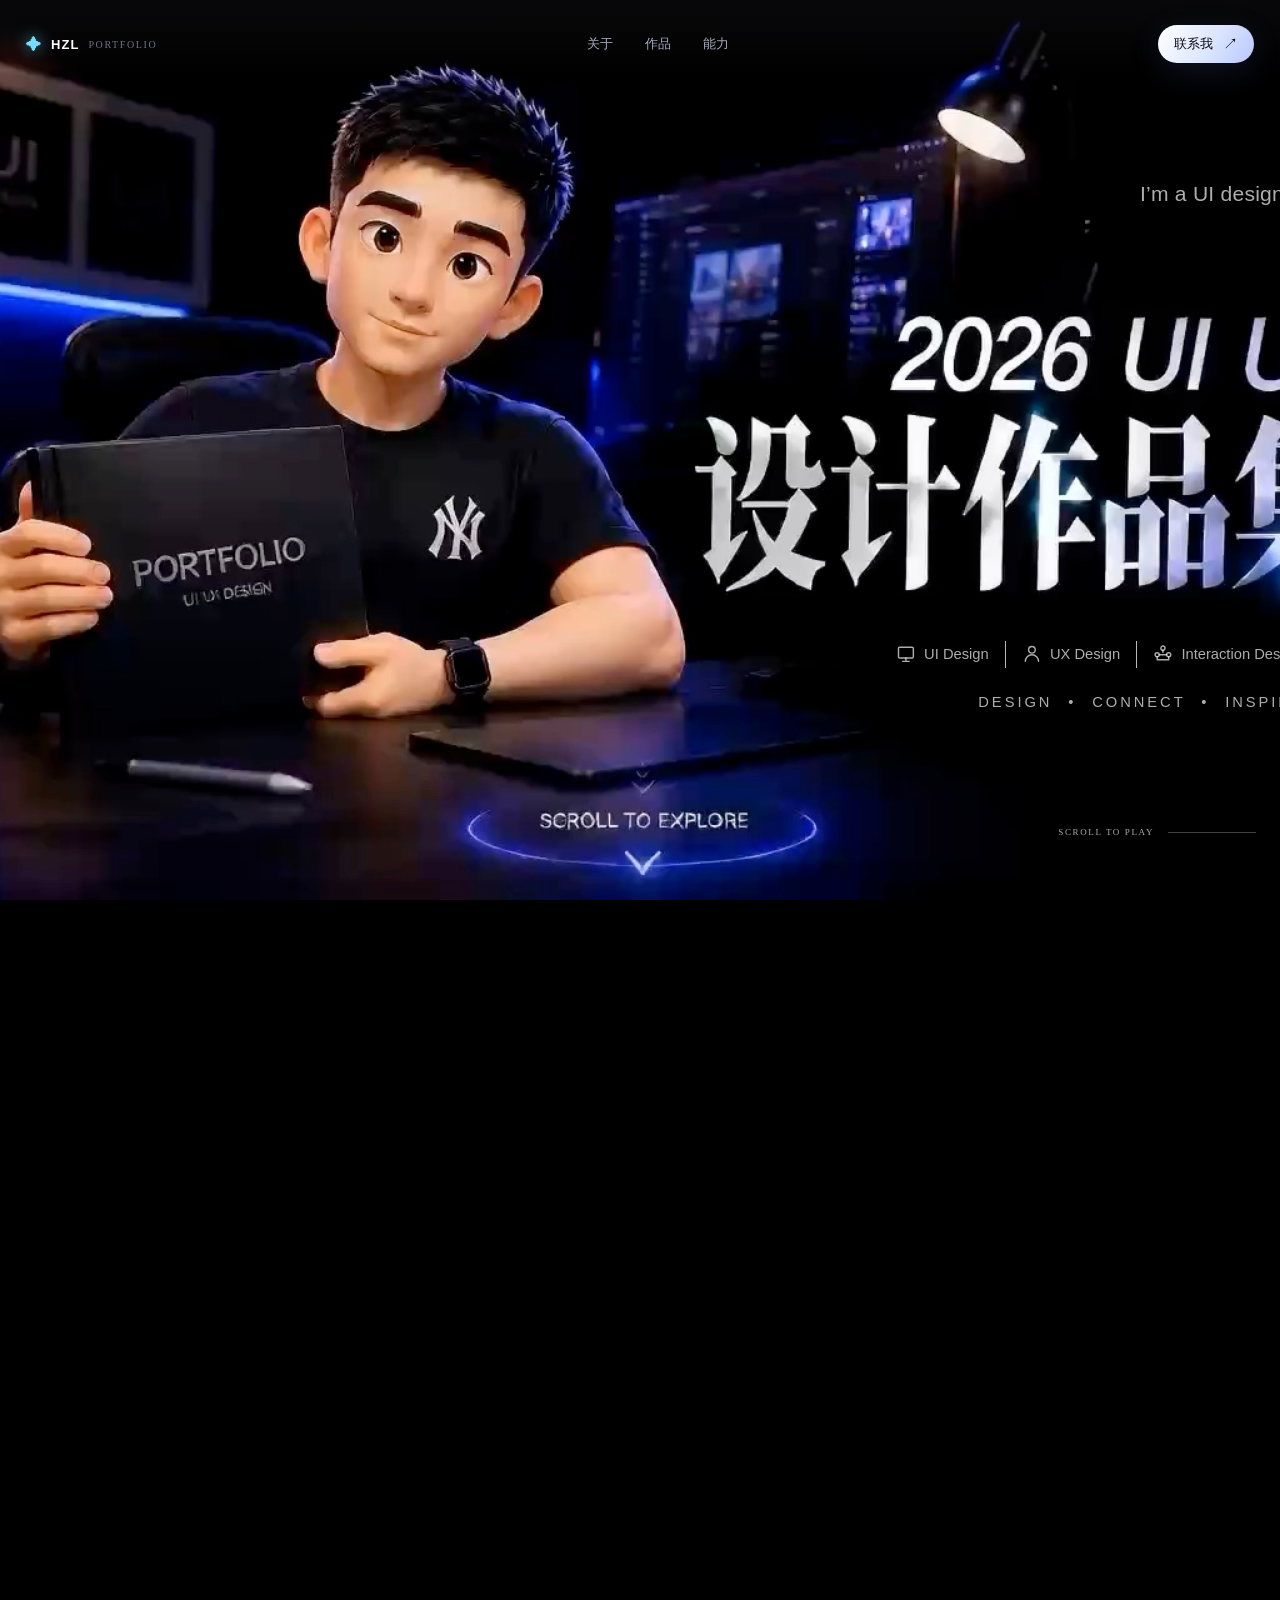
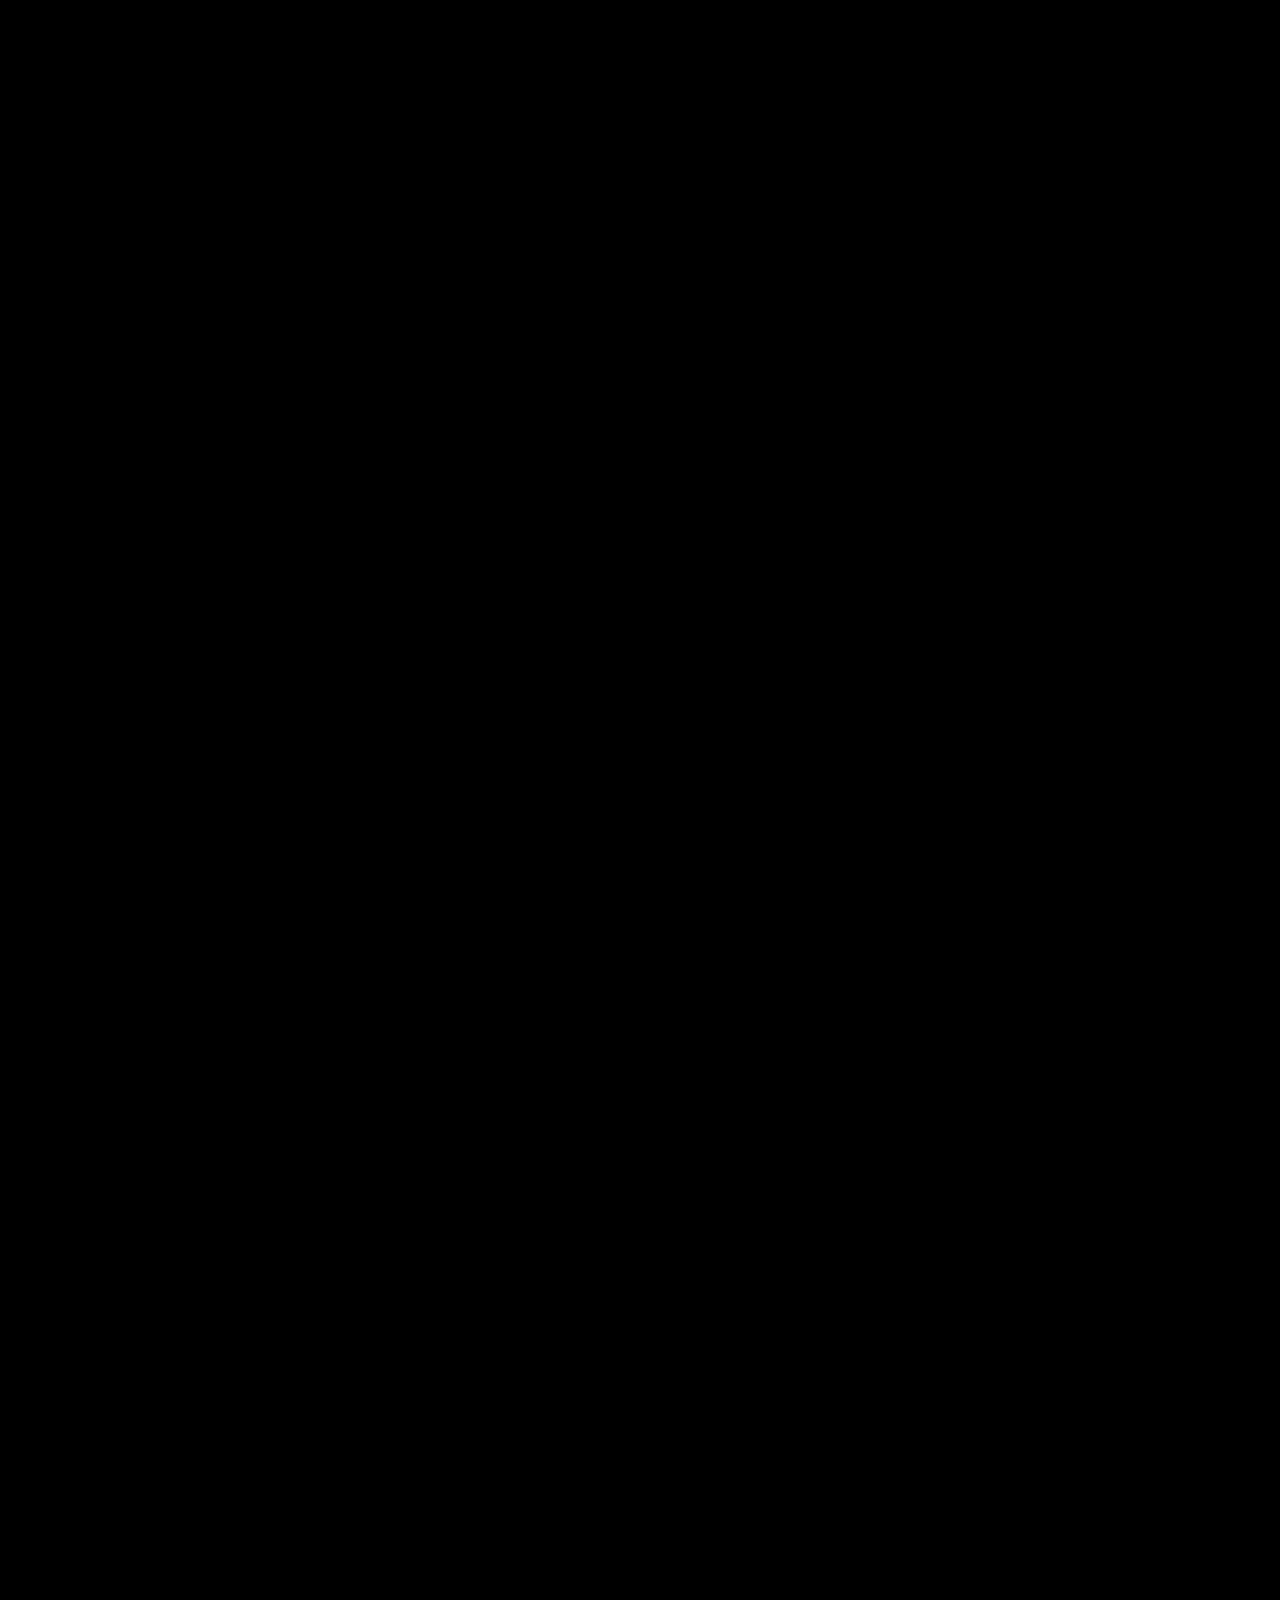
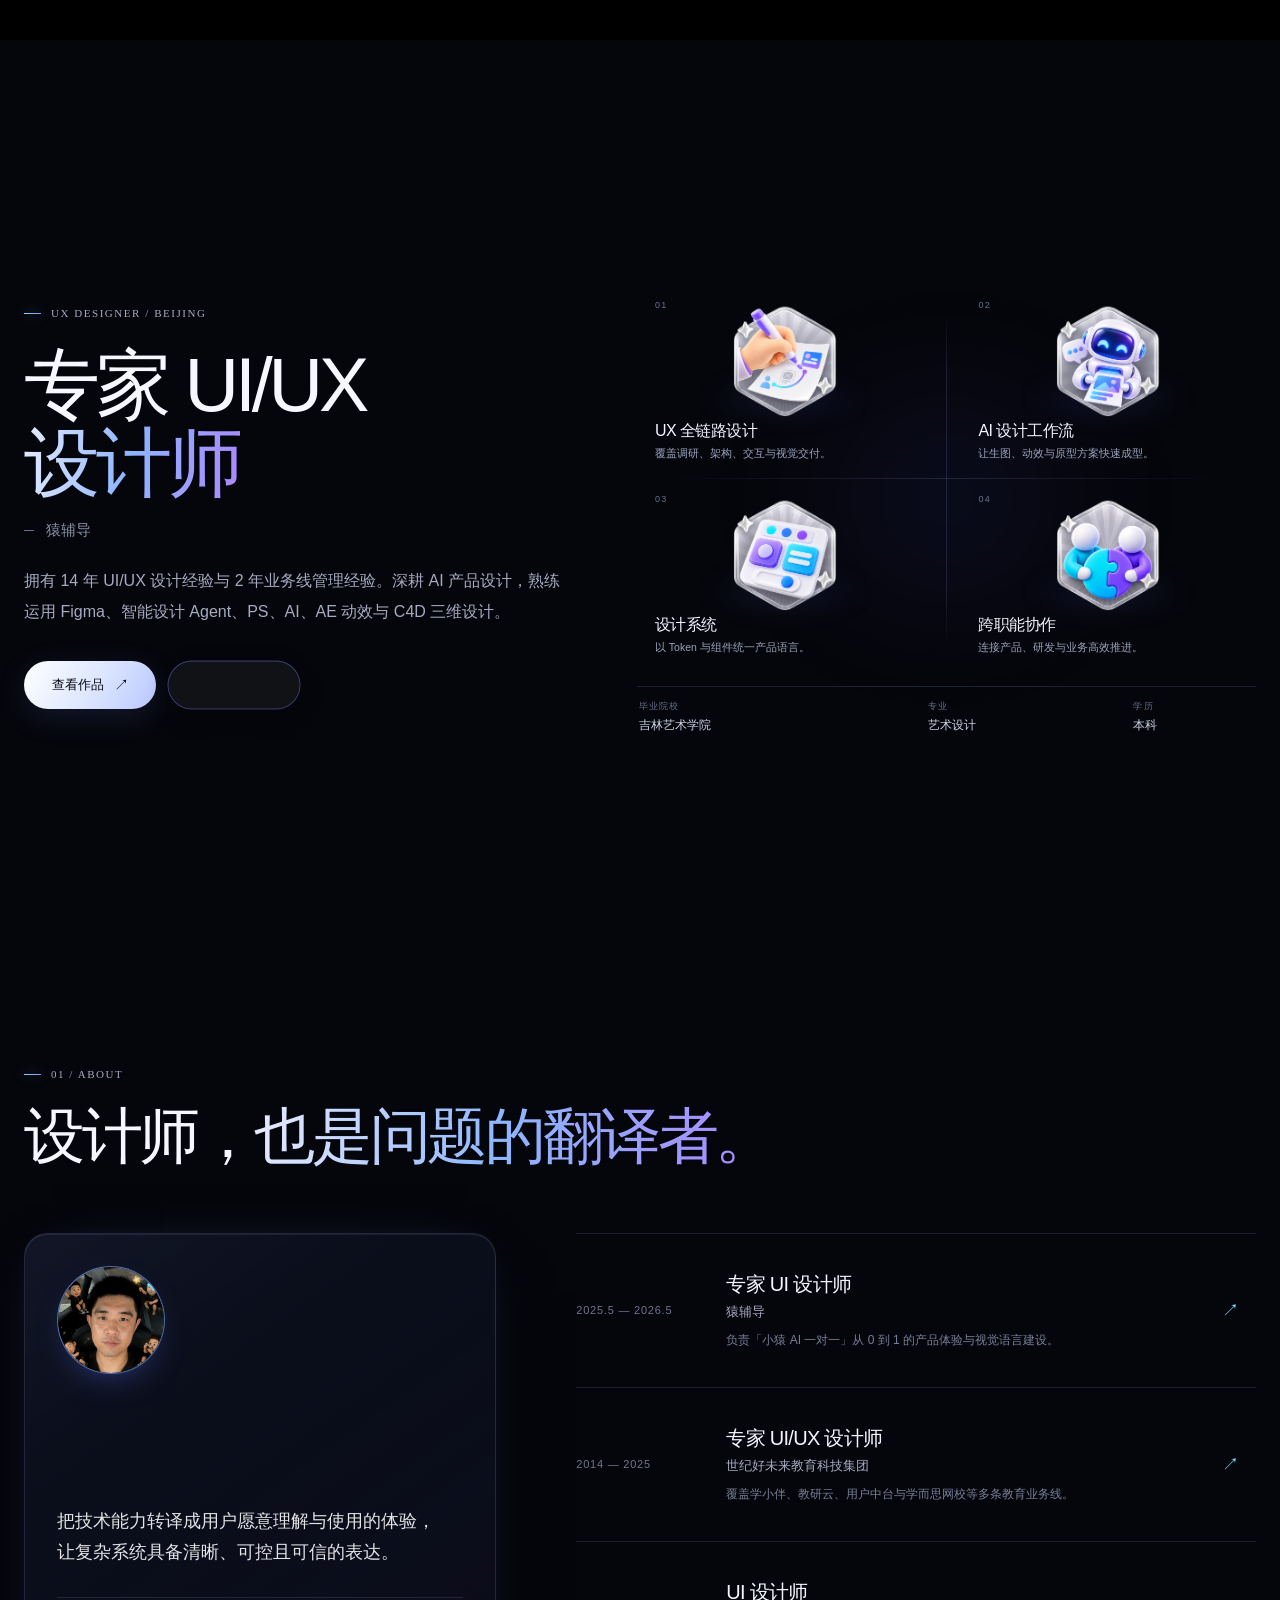
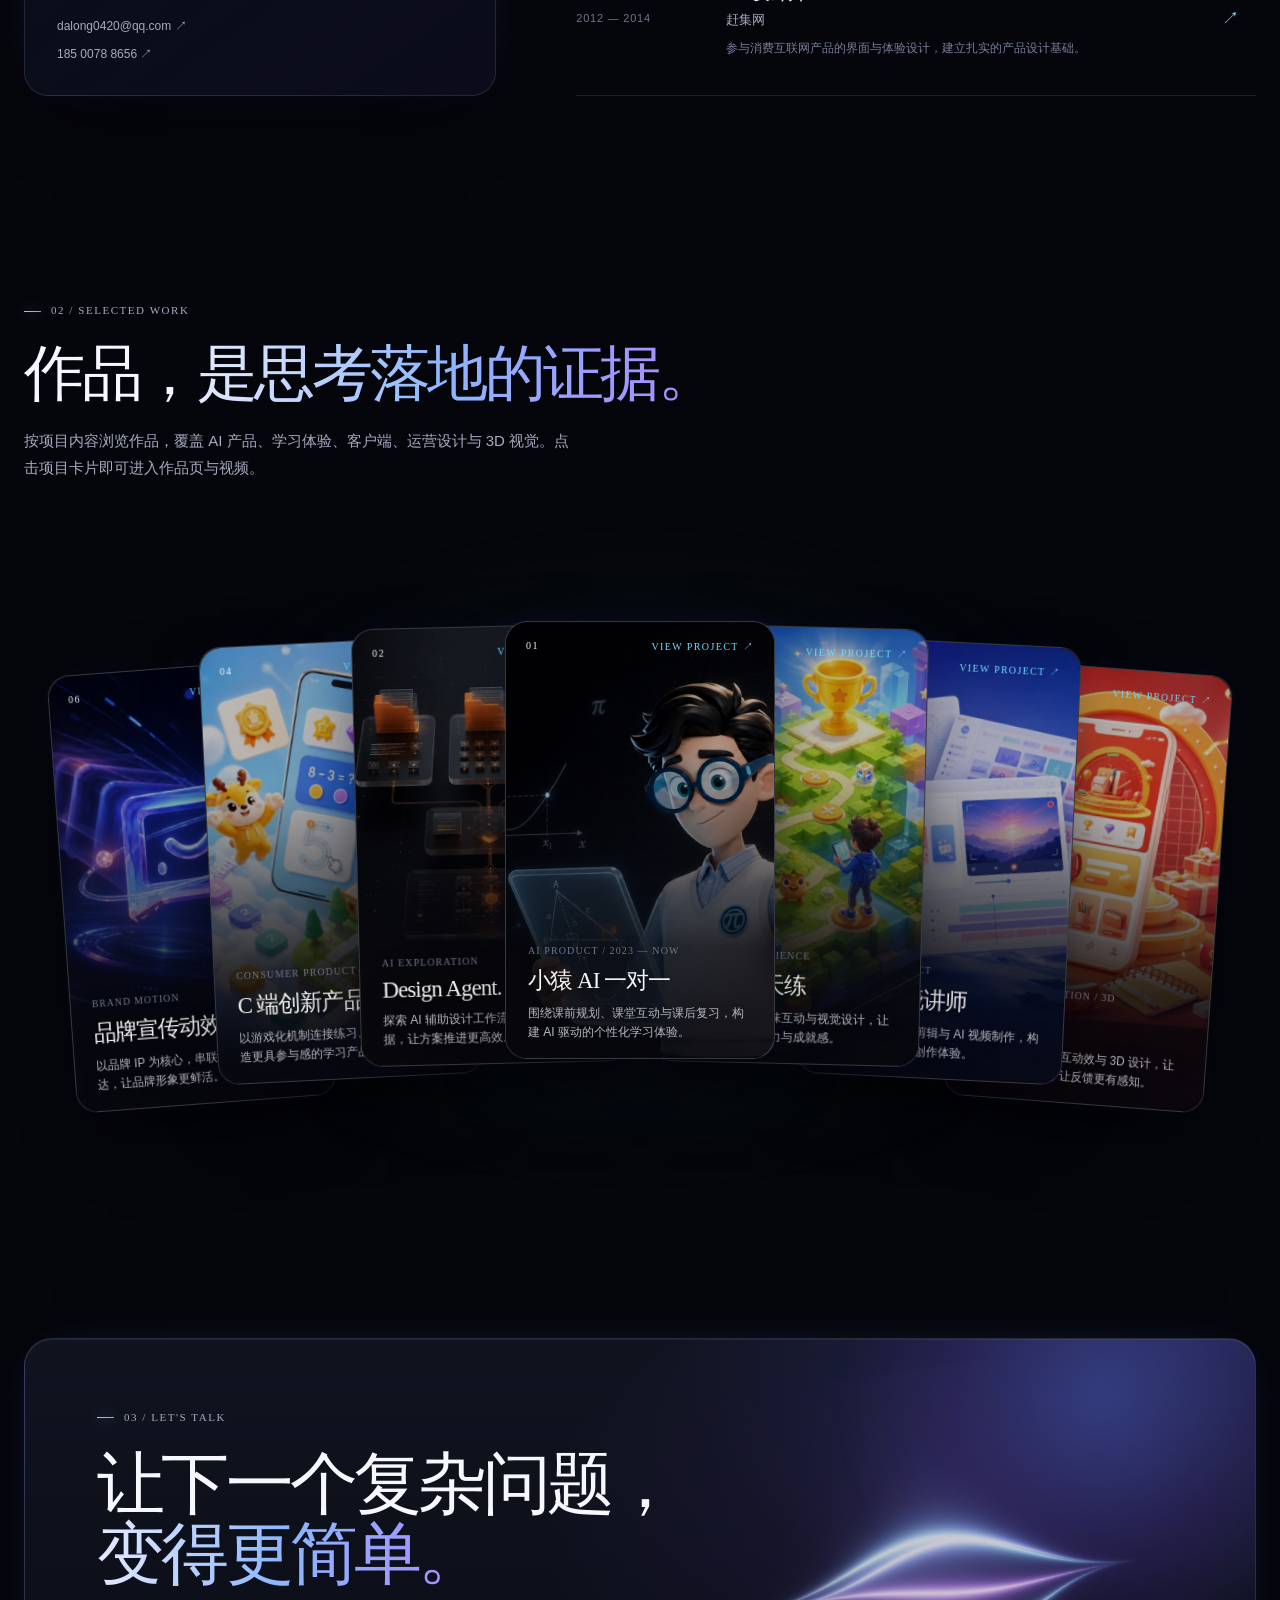
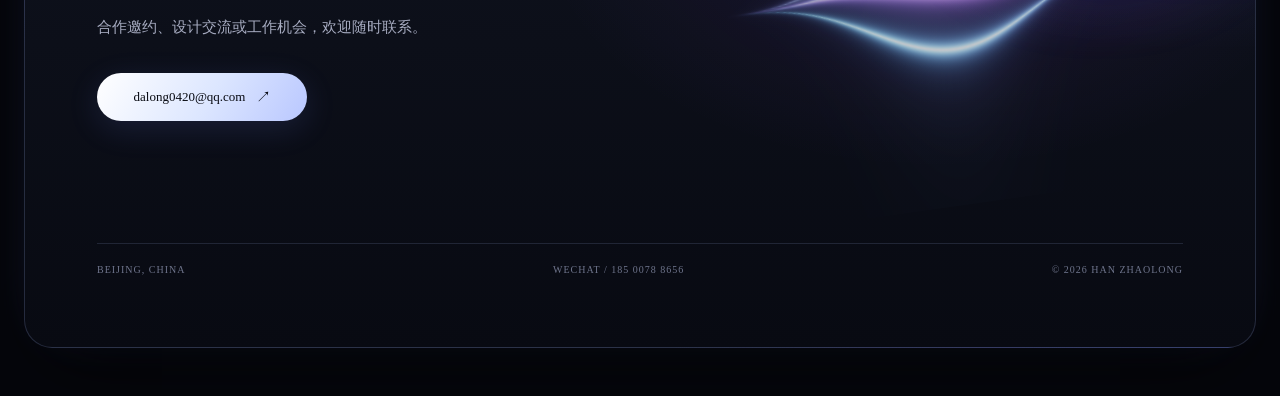
==== commit 8f463ae0: "Deploy source 69280e7" ====
--- a/index.html
+++ b/index.html
@@ -14,8 +14,8 @@
       })();
     </script>
     <title>韩兆龙 · UX Portfolio</title>
-    <script type="module" crossorigin src="/assets/index-DlFY9E_Q.js"></script>
-    <link rel="stylesheet" crossorigin href="/assets/index-B6KsVNuj.css">
+    <script type="module" crossorigin src="/assets/index-B4BzNgIk.js"></script>
+    <link rel="stylesheet" crossorigin href="/assets/index-CVnmTnLb.css">
   </head>
   <body>
     <div id="root"></div>
--- a/assets/index-CVnmTnLb.css
+++ b/assets/index-CVnmTnLb.css
@@ -0,0 +1 @@
+*{box-sizing:border-box;margin:0;padding:0}html{scroll-behavior:smooth;scrollbar-width:thin;scrollbar-color:#ffffff26 transparent}body{color:#f0f0f0;-webkit-font-smoothing:antialiased;background:#0a0a0a;font-family:-apple-system,BlinkMacSystemFont,Segoe UI,PingFang SC,Hiragino Sans GB,Microsoft YaHei,sans-serif;overflow-x:hidden}.specular-button{letter-spacing:.01em;color:var(--sb-text-color);background:color-mix(in srgb,var(--sb-tint) calc(var(--sb-tint-opacity)*100%),transparent);border-radius:var(--sb-radius);-webkit-backdrop-filter:blur(var(--sb-blur));cursor:pointer;border:0;outline:none;justify-content:center;align-items:center;margin:0;font:500 13px/1 Inter,sans-serif;transition:transform .15s;display:inline-flex;position:relative;box-shadow:inset 0 1px #ffffff0a,0 8px 24px #00000040}.specular-button:active{transform:scale(.97)}.specular-button:focus-visible{outline-offset:3px;outline:2px solid #d1fae5b3}.specular-button--sm{padding:10px 22px}.specular-button__fx{pointer-events:none;z-index:1;position:absolute;inset:-20px}.specular-button__fx canvas{width:100%;height:100%;display:block}.specular-button__label{z-index:2;align-items:center;gap:9px;display:inline-flex;position:relative}.work-card{width:100%;color:inherit;text-align:left;font:inherit;cursor:default;background:0 0;border:0;padding:0;text-decoration:none;display:block}.work-featured{cursor:pointer}.project-deck{perspective:1500px;perspective-origin:50% 44%;isolation:isolate;place-items:center;min-height:590px;margin-top:64px;display:grid;position:relative}@media (width>=1600px){.project-deck{zoom:1.15}}@media (width>=2000px){.project-deck{zoom:1.3}}@media (width>=2400px){.project-deck{zoom:1.5}}.project-deck:before{content:"";z-index:-1;filter:blur(45px);pointer-events:none;background:radial-gradient(circle,#6470ff29,#34d3990a 42%,#0000 72%);border-radius:50%;position:absolute;inset:9% 5% 3%}.project-deck>div{width:0;height:438px;transform-style:preserve-3d;grid-area:1/1;justify-content:center;display:flex}.project-deck>div:hover,.project-deck>div:focus-within{z-index:60!important}.project-deck-card{--tilt-x:0deg;--tilt-y:0deg;--glow-x:50%;--glow-y:35%;width:270px;height:100%;transform:translateX(calc(var(--slot) * 145px)) translateY(var(--fan-y)) rotateY(calc(var(--slot) * -5deg)) rotateZ(calc(var(--slot) * 1.4deg));transform-origin:50% 92%;transform-style:preserve-3d;z-index:var(--depth);will-change:transform;background:#111118;border:1px solid #ffffff2b;border-radius:22px;flex:0 0 270px;transition:transform .5s cubic-bezier(.16,1,.3,1),border-color .35s,box-shadow .45s;position:relative;overflow:hidden;box-shadow:0 30px 70px -24px #000000eb,0 0 28px #5766ff0d}.project-deck-card:after{content:"";z-index:4;border-radius:inherit;background:radial-gradient(circle at var(--glow-x) var(--glow-y), #fff3, transparent 34%);mix-blend-mode:screen;opacity:0;pointer-events:none;transition:opacity .28s;position:absolute;inset:0}.project-deck-card:hover,.project-deck-card:focus-visible,.project-deck-card:focus-within{z-index:50;transform:translateX(calc(var(--slot) * 145px)) translateY(-30px) scale(1.08) rotateX(var(--tilt-x)) rotateY(var(--tilt-y));border-color:#94a3ffb8;outline:none;box-shadow:0 48px 95px -24px #000000f2,0 0 42px #5b70ff33}.project-deck-card:hover:after,.project-deck-card:focus-visible:after,.project-deck-card:focus-within:after{opacity:.65}.project-deck-card .work-image,.project-deck-card:hover .work-image{border-radius:inherit;border:0;height:100%;position:absolute;inset:0;transform:none}.project-deck-card .work-image img{filter:brightness(.88)saturate(.96)contrast(1.03);opacity:.94;transition:filter .4s,opacity .4s,transform .5s}.project-deck-card:hover .work-image img,.project-deck-card:focus-visible .work-image img,.project-deck-card:focus-within .work-image img{filter:brightness()saturate(1.04)contrast(1.02);opacity:1}.project-deck-card .work-image:after{background:linear-gradient(#07070c1f 28%,#07070cd1 65%,#07070cfa 97%)}.project-deck-card .work-image>span,.project-deck-card .work-image>b{top:18px}.project-deck-card .work-info{z-index:3;text-shadow:0 2px 15px #000000d9;min-height:0;padding:26px 22px 16px;position:absolute;inset:auto 0 0;transform:translateZ(34px)}.project-deck-card .work-info h3{margin-top:9px;font-size:23px}.project-deck-card .work-info>span{color:#b8b8c3;font-size:12px;line-height:1.6}.work-chapters{flex-wrap:wrap;gap:7px;margin:16px 0 0;padding:0;list-style:none;display:flex}.work-subprojects{margin-top:16px}.work-subprojects summary{width:fit-content;color:var(--accent);letter-spacing:.08em;cursor:pointer;font:500 11px/1 Inter,sans-serif;list-style:none}.work-subprojects summary::-webkit-details-marker{display:none}.work-subprojects summary:before{content:"▷";margin-right:7px;transition:transform .25s;display:inline-block}.work-subprojects[open] summary:before{transform:rotate(90deg)}.work-chapters li{color:var(--muted);letter-spacing:.04em;background:#ffffff06;border:1px solid #ffffff1a;border-radius:999px;padding:7px 10px;font:10px/1 Inter,sans-serif}.case-chooser-backdrop{z-index:200;-webkit-backdrop-filter:blur(18px);background:#030305c7;place-items:center;padding:32px;animation:.28s ease-out chooser-fade;display:grid;position:fixed;inset:0}.case-chooser{background:linear-gradient(145deg,#18181dfa,#0a0a0dfa);border:1px solid #ffffff24;border-radius:28px;width:min(1180px,100%);max-height:calc(100svh - 64px);padding:48px;animation:.42s cubic-bezier(.22,1,.36,1) chooser-rise;position:relative;overflow:auto;box-shadow:0 40px 120px #000000a6}.case-chooser-close{color:#d4d4d8;cursor:pointer;background:#ffffff0a;border:1px solid #ffffff24;border-radius:50%;width:40px;height:40px;font:300 25px/1 Inter,sans-serif;transition:border-color .25s,color .25s,transform .25s;position:absolute;top:22px;right:24px}.case-chooser-close:hover,.case-chooser-close:focus-visible{border-color:var(--accent);color:#fff;outline:none;transform:rotate(8deg)}.case-chooser h2{color:#fff;letter-spacing:-.055em;max-width:680px;margin:22px 0 14px;font:500 clamp(38px,5vw,62px)/1.02 Geist,Inter,sans-serif}.case-chooser h2 em{color:var(--accent);font-style:normal;display:block}.case-chooser-intro{color:var(--muted);font-size:14px;line-height:1.7}.case-chooser-grid{grid-template-columns:repeat(3,minmax(0,1fr));gap:16px;margin-top:34px;display:grid}.case-choice{border:1px solid var(--line);min-width:0;color:inherit;text-align:left;font:inherit;cursor:pointer;background:#ffffff06;border-radius:20px;padding:0;text-decoration:none;transition:transform .35s cubic-bezier(.22,1,.36,1),border-color .3s,background .3s;display:block;overflow:hidden}.case-choice:hover,.case-choice:focus-visible{background:#ffffff0b;border-color:#34d3997a;outline:none;transform:translateY(-5px)}.case-choice-image{background:#151411;height:190px;overflow:hidden}.case-choice-image img{object-fit:cover;filter:grayscale(.35);opacity:.78;width:100%;height:100%;transition:transform .65s cubic-bezier(.22,1,.36,1),filter .3s,opacity .3s;display:block}.case-choice:hover img,.case-choice:focus-visible img{filter:grayscale(0);opacity:1;transform:scale(1.035)}.case-choice-copy{flex-direction:column;min-width:0;min-height:230px;padding:24px;display:flex}.case-choice-copy>span{color:var(--accent);letter-spacing:.14em;font:10px/1 Inter,sans-serif}.case-choice-copy h3{color:#fff;letter-spacing:-.04em;margin:13px 0 10px;font:500 25px/1.15 Geist,Inter,sans-serif}.case-choice-copy p{color:var(--muted);font-size:13px;line-height:1.7}.case-choice-copy b{color:#fff;letter-spacing:.1em;margin-top:auto;padding-top:24px;font:500 11px/1 Inter,sans-serif}@keyframes chooser-fade{0%{opacity:0}to{opacity:1}}@keyframes chooser-rise{0%{opacity:0;transform:translateY(22px)scale(.985)}to{opacity:1;transform:none}}.project-gallery-backdrop{z-index:220;-webkit-backdrop-filter:blur(22px);background:#030306e0;place-items:center;padding:24px;animation:.28s ease-out chooser-fade;display:grid;position:fixed;inset:0}.project-gallery{background:linear-gradient(145deg,#17171dfc,#08080cfc);border:1px solid #ffffff24;border-radius:26px;grid-template-rows:auto minmax(0,1fr) auto;width:min(1240px,100%);height:min(900px,100svh - 48px);max-height:calc(100svh - 48px);animation:.42s cubic-bezier(.22,1,.36,1) chooser-rise;display:grid;overflow:hidden;box-shadow:0 45px 140px #000000b8}.project-gallery-header{border-bottom:1px solid var(--line);grid-template-columns:minmax(0,1fr) auto 42px 42px;align-items:center;gap:24px;min-height:92px;padding:18px 22px 16px 28px;display:grid}.project-gallery-header p{color:var(--accent);letter-spacing:.14em;font:10px/1 Inter,sans-serif}.project-gallery-header h2{color:#fff;letter-spacing:-.04em;margin-top:7px;font:500 25px/1.05 Geist,Inter,sans-serif}.project-gallery-header>span{color:var(--muted);letter-spacing:.12em;font:11px/1 Inter,sans-serif}.project-gallery-close,.project-gallery-expand,.project-gallery-thumbnails-toggle,.project-gallery-nav{color:#fff;cursor:pointer;background:#0c0c10b8;border:1px solid #ffffff26;transition:border-color .25s,background .25s,transform .25s}.project-gallery-close,.project-gallery-expand,.project-gallery-thumbnails-toggle{border-radius:50%;width:42px;height:42px;font:300 25px/1 Inter,sans-serif}.project-gallery-expand{font-size:17px}.project-gallery-thumbnails-toggle{font-size:18px}.project-gallery-close:hover,.project-gallery-close:focus-visible,.project-gallery-expand:hover,.project-gallery-expand:focus-visible,.project-gallery-thumbnails-toggle:hover,.project-gallery-thumbnails-toggle:focus-visible,.project-gallery-thumbnails-toggle[aria-pressed=true],.project-gallery-nav:hover,.project-gallery-nav:focus-visible{border-color:var(--accent);background:#1c1c22f2;outline:none}.project-gallery-stage{background:#050507;place-items:center;min-width:0;height:auto;min-height:0;padding:18px 76px;display:grid;position:relative;overflow:hidden}.project-gallery-stage>img,.project-gallery-stage>video{object-fit:contain;border-radius:8px;width:100%;min-width:0;height:100%;min-height:0;display:block;box-shadow:0 24px 65px #00000080}.project-gallery-nav{border-radius:14px;place-items:center;width:46px;height:58px;display:grid;position:absolute;top:50%;transform:translateY(-50%)}.project-gallery-nav:hover,.project-gallery-nav:focus-visible{transform:translateY(-50%)scale(1.04)}.project-gallery-nav svg{width:23px;height:23px}.project-gallery-nav.is-previous{left:17px}.project-gallery-nav.is-next{right:17px}.project-gallery-thumbnails{scrollbar-width:thin;scrollbar-color:#fff3 transparent;background:#ffffff05;gap:9px;padding:14px 20px 18px;display:flex;overflow-x:auto}.project-gallery-thumbnails button{opacity:.55;cursor:pointer;background:#111;border:1px solid #ffffff1f;border-radius:8px;flex:0 0 92px;height:54px;padding:0;transition:opacity .22s,border-color .22s,transform .22s;position:relative;overflow:hidden}.project-gallery-thumbnails button:hover,.project-gallery-thumbnails button:focus-visible,.project-gallery-thumbnails button.is-active{border-color:var(--accent);opacity:1;outline:none;transform:translateY(-2px)}.project-gallery-thumbnails img{object-fit:cover;width:100%;height:100%;display:block}.project-gallery-play{color:#fff;background:#050508c7;border:1px solid #ffffff85;border-radius:50%;place-items:center;width:26px;height:26px;padding-left:2px;font:10px/1 Inter,sans-serif;display:grid;position:absolute;inset:50% auto auto 50%;transform:translate(-50%,-50%);box-shadow:0 4px 16px #00000073}.project-gallery-backdrop.is-fullscreen{-webkit-backdrop-filter:none;background:#000;padding:0}.project-gallery-backdrop.is-fullscreen .project-gallery{background:#000;border:0;border-radius:0;width:100vw;height:100svh;max-height:none;display:block;position:relative}.project-gallery-backdrop.is-fullscreen .project-gallery-header{z-index:3;background:0 0;border:0;grid-template-columns:auto 42px 42px 42px;justify-content:end;gap:10px;min-height:0;padding:0;position:absolute;inset:18px 18px auto auto}.project-gallery-backdrop.is-fullscreen .project-gallery-header>div{display:none}.project-gallery-backdrop.is-fullscreen .project-gallery-header>span{color:#fff;-webkit-backdrop-filter:blur(8px);background:#00000094;border-radius:999px;padding:10px 12px}.project-gallery-backdrop.is-fullscreen .project-gallery-stage{background:#000;height:100%;padding:0;transition:bottom .28s cubic-bezier(.22,1,.36,1);position:absolute;inset:0}.project-gallery-backdrop.is-fullscreen .project-gallery-stage>img,.project-gallery-backdrop.is-fullscreen .project-gallery-stage>video{box-shadow:none;border-radius:0}.project-gallery-backdrop.is-fullscreen .project-gallery-thumbnails{display:none}.project-gallery-backdrop.is-fullscreen.is-thumbnails-open .project-gallery-stage{height:auto;bottom:86px}.project-gallery-backdrop.is-fullscreen.is-thumbnails-open .project-gallery-thumbnails{z-index:4;-webkit-backdrop-filter:blur(18px);background:#08080ceb;border-top:1px solid #ffffff1a;height:86px;padding:14px 18px 18px;display:flex;position:absolute;inset:auto 0 0}@media (width<=900px) and (width>=681px){.case-chooser-grid{grid-template-columns:1fr 1fr}}@media (width<=680px){.project-deck{place-items:initial;perspective:1100px;scroll-snap-type:x mandatory;scrollbar-width:none;min-height:510px;margin:42px -18px 0;padding:15px 18px 32px;display:flex;overflow-x:auto}.project-deck::-webkit-scrollbar{display:none}.project-deck>div{scroll-snap-align:center;flex:0 0 min(78vw,300px);width:min(78vw,300px);height:430px;margin-right:20px}.project-deck-card,.project-deck-card:hover,.project-deck-card:focus-visible,.project-deck-card:focus-within{flex-basis:100%;width:100%;transform:none}.project-gallery-backdrop{padding:10px}.project-gallery{border-radius:19px;height:calc(100svh - 20px);max-height:calc(100svh - 20px)}.project-gallery-header{grid-template-columns:1fr auto 36px 36px;gap:10px;min-height:76px;padding:13px 13px 12px 17px}.project-gallery-header h2{font-size:20px}.project-gallery-close,.project-gallery-expand,.project-gallery-thumbnails-toggle{width:36px;height:36px}.project-gallery-backdrop.is-fullscreen .project-gallery-header{grid-template-columns:auto 36px 36px 36px;gap:8px;inset:10px 10px auto auto}.project-gallery-backdrop.is-fullscreen .project-gallery-stage{padding:0}.project-gallery-backdrop.is-fullscreen.is-thumbnails-open .project-gallery-stage{bottom:68px}.project-gallery-backdrop.is-fullscreen.is-thumbnails-open .project-gallery-thumbnails{height:68px;padding:10px 12px 13px}.project-gallery-stage{height:auto;padding:12px 42px}.project-gallery-nav{border-radius:11px;width:34px;height:48px}.project-gallery-nav.is-previous{left:6px}.project-gallery-nav.is-next{right:6px}.project-gallery-thumbnails{gap:7px;padding:10px 12px 13px}.project-gallery-thumbnails button{flex-basis:76px;height:45px}.case-chooser-backdrop{padding:14px}.case-chooser{border-radius:22px;max-height:calc(100svh - 28px);padding:34px 18px 20px}.case-chooser-close{width:36px;height:36px;top:15px;right:16px}.case-chooser h2{overflow-wrap:anywhere;margin-top:20px;font-size:34px}.case-chooser-intro{padding-right:28px}.case-chooser-grid{grid-template-columns:1fr;gap:12px;margin-top:25px}.case-choice{grid-template-columns:96px minmax(0,1fr);display:grid}.case-choice-image{height:100%;min-height:170px}.case-choice-copy{min-height:170px;padding:18px}.case-choice-copy h3{overflow-wrap:anywhere;font-size:20px}.case-choice-copy p{font-size:12px}.case-choice-copy b{padding-top:14px}}@media (prefers-reduced-motion:reduce){.project-deck-card,.project-deck-card:hover,.project-deck-card:focus-visible,.project-deck-card:focus-within{transform:translateX(calc(var(--slot) * 145px));transition:none}.case-chooser-backdrop,.case-chooser{animation:none}}.strands-container{pointer-events:none;background:0 0;width:100%;height:100%;position:relative;overflow:hidden}.strands-container canvas{width:100%;height:100%;display:block}.click-spark{isolation:isolate;min-height:100%;position:relative}.click-spark__canvas{z-index:1000;pointer-events:none;-webkit-user-select:none;user-select:none;display:block;position:fixed;inset:0}@media (prefers-reduced-motion:reduce){.click-spark__canvas{display:none}}.light-rays-container{pointer-events:none;width:100%;height:100%;position:relative;overflow:hidden}@font-face{font-family:Inter;src:local(Inter),local(Helvetica Neue);font-display:swap}@font-face{font-family:Geist;src:local(Geist),local(SF Pro Display),local(Helvetica Neue);font-display:swap}.video-intro-sticky{isolation:isolate}.video-intro-media{z-index:0}.video-intro-vignette{z-index:1}.video-copy-stage{z-index:4;transform:translate(-50%,-50%)}.navbar-video-hidden{opacity:0;pointer-events:none;transform:translateY(-18px)}.video-copy-top{width:18.5%;height:11%;padding-left:1.4%;top:10%;left:81.5%;box-shadow:0 0 12px 7px #000000d6}.video-copy-bottom{align-items:flex-end;gap:clamp(14px,1.55vw,24px);width:42%;height:22%;padding:1.5% 2.4% 1.2% 1%;top:60%;left:58%;box-shadow:0 0 13px 8px #000000db}.video-disciplines{justify-content:flex-end}.video-copy-bottom>p{text-align:right}.video-intro{--video-progress:0;background:#000;height:360vh;position:relative}.video-intro-sticky{background:#000;height:100svh;position:sticky;top:0;overflow:hidden}.video-intro-media{object-fit:cover;opacity:1;width:100%;height:100%;position:absolute;inset:0}.video-intro-vignette{pointer-events:none;background:linear-gradient(#0000007a,#0000 28% 62%,#00000085),linear-gradient(90deg,#0000004d,#0000 45%);position:absolute;inset:0}.video-copy-stage{z-index:2;pointer-events:none;color:#fff;width:max(100vw,177.778vh);height:max(56.25vw,100vh);position:absolute;top:50%;left:50%;transform:translate(-50%,-50%)}.video-copy-top{background:linear-gradient(90deg,#000000f5 0%,#000 18% 88%,#000000d1 100%);align-items:center;width:20%;height:15%;padding-left:2%;display:flex;position:absolute;top:9%;left:80.5%;box-shadow:0 0 22px 15px #000000e6}.video-copy-top p{letter-spacing:.01em;white-space:nowrap;font:400 clamp(14px,1.65vw,28px)/1.2 Geist,Inter,sans-serif}.video-copy-bottom{background:linear-gradient(90deg,#000000d1,#000 8% 100%);flex-direction:column;justify-content:center;align-items:center;gap:clamp(18px,2.1vw,32px);width:46%;height:26%;padding:2% 1% 1%;display:flex;position:absolute;top:66%;left:54.5%;box-shadow:0 0 24px 17px #000000e6}.video-disciplines{justify-content:center;align-items:center;gap:clamp(10px,1.25vw,22px);width:100%;display:flex}.video-disciplines span{white-space:nowrap;align-items:center;gap:clamp(6px,.65vw,11px);font:400 clamp(11px,1.15vw,20px)/1 Geist,Inter,sans-serif;display:flex}.video-disciplines svg{fill:none;stroke:currentColor;stroke-width:1.7px;stroke-linecap:round;stroke-linejoin:round;width:clamp(16px,1.55vw,27px);height:clamp(16px,1.55vw,27px)}.video-disciplines i{background:#ffffffb8;width:1px;height:clamp(20px,2.1vw,34px)}.video-copy-bottom>p{letter-spacing:.2em;white-space:nowrap;font:400 clamp(10px,1.15vw,20px)/1 Inter,sans-serif}.video-copy-bottom>p b{padding:0 .6em;font-weight:400}.video-intro-scroll{z-index:3;right:max(24px,calc((100vw - var(--max))/2));color:#ffffffad;letter-spacing:.18em;align-items:center;gap:14px;font:500 9px/1 Inter;display:flex;position:absolute;bottom:clamp(40px,7vh,72px)}.video-intro-scroll>i{background:#ffffff40;width:88px;height:1px;display:block;overflow:hidden}.video-intro-scroll>i b{transform-origin:0;width:100%;height:100%;transform:scaleX(var(--video-progress));background:#fff;display:block}.navbar-on-video{background:linear-gradient(#0000007a,#0000)}.magic-rings-background{z-index:0;pointer-events:auto;opacity:.95;mix-blend-mode:screen;position:absolute;inset:0;-webkit-mask-image:radial-gradient(76% 58% at 55% 32%,#000 0%,#000000e6 50%,#0000 100%);mask-image:radial-gradient(76% 58% at 55% 32%,#000 0%,#000000e6 50%,#0000 100%)}.aura-background:before,.aura-background:after,.aura-background i,.aura-background b{z-index:1;pointer-events:none}.aura-background b{opacity:.55}@media (width<=860px){.magic-rings-background{opacity:.55;-webkit-mask-image:radial-gradient(105% 45% at 50% 15%,#000 0%,#000000b8 58%,#0000 100%);mask-image:radial-gradient(105% 45% at 50% 15%,#000 0%,#000000b8 58%,#0000 100%)}}.spotlight-four{opacity:.18;filter:blur(15px);width:15vw;animation-delay:-1.3s;left:20%;transform:rotate(31deg)}.spotlight-five{opacity:.2;filter:blur(14px);width:16vw;animation-delay:-4s;left:63%;transform:rotate(-27deg)}.background-sweep{display:none}.spotlight{z-index:1;clip-path:polygon(43% 0,57% 0,100% 100%,75% 94%,54% 100%,22% 92%,0 100%);filter:blur(14px);mix-blend-mode:screen;opacity:.34;transform-origin:top;will-change:transform,opacity,filter;background:linear-gradient(90deg,#0000 0%,#ffffff06 16%,#ffffff3b 48%,#ffffff12 61%,#0000 100%);width:21vw;min-width:240px;height:125vh;position:absolute;top:-34vh;-webkit-mask-image:linear-gradient(#000 0%,#000000e6 55%,#0000 100%);mask-image:linear-gradient(#000 0%,#000000e6 55%,#0000 100%)}.spotlight:after{content:"";clip-path:polygon(42% 0,62% 0,100% 100%,0 92%);filter:blur(20px);opacity:.5;background:radial-gradient(at 48% 22%,#fff6,#0000 30%),linear-gradient(90deg,#0000,#ffffff29,#0000);position:absolute;inset:3% 22% 0}.spotlight-one{animation:13s cubic-bezier(.37,.02,.36,1) infinite alternate beamOne;left:31%}.spotlight-two{width:15vw;animation:17s cubic-bezier(.25,.1,.35,1) -4s infinite alternate beamTwo;left:42%}.spotlight-three{width:23vw;animation:15s cubic-bezier(.42,0,.28,1) -9s infinite alternate beamThree;left:51%}.spotlight-four{width:18vw;animation:19s ease-in-out -6s infinite alternate beamFour;left:17%}.spotlight-five{width:20vw;animation:16s cubic-bezier(.3,.05,.4,1) -11s infinite alternate beamFive;left:64%}@keyframes beamOne{0%{opacity:.14;filter:blur(20px);transform:rotate(17deg)translate(-3vw)scaleX(.82)}35%{opacity:.48;filter:blur(10px);transform:rotate(23deg)translate(2vw)scaleX(1.08)}68%{opacity:.28;filter:blur(16px);transform:rotate(19deg)translate(-1vw)scaleX(.92)}to{opacity:.42;filter:blur(12px);transform:rotate(27deg)translate(4vw)scaleX(1.13)}}@keyframes beamTwo{0%{opacity:.12;filter:blur(22px);transform:rotate(4deg)translate(2vw)scaleX(1.14)}44%{opacity:.43;filter:blur(9px);transform:rotate(11deg)translate(-2vw)scaleX(.76)}76%{opacity:.21;filter:blur(17px);transform:rotate(7deg)translate(3vw)scaleX(1.03)}to{opacity:.35;filter:blur(12px);transform:rotate(14deg)translate(-1vw)scaleX(.84)}}@keyframes beamThree{0%{opacity:.1;filter:blur(23px);transform:rotate(-19deg)translate(4vw)scaleX(.78)}30%{opacity:.37;filter:blur(11px);transform:rotate(-11deg)translate(-2vw)scaleX(1.16)}65%{opacity:.18;filter:blur(19px);transform:rotate(-17deg)translate(1vw)scaleX(.9)}to{opacity:.41;filter:blur(10px);transform:rotate(-8deg)translate(-4vw)scaleX(1.08)}}@keyframes beamFour{0%{opacity:.05;filter:blur(24px);transform:rotate(28deg)translate(-4vw)scaleX(.7)}50%{opacity:.21;filter:blur(13px);transform:rotate(36deg)translate(3vw)scaleX(1.2)}to{opacity:.09;filter:blur(20px);transform:rotate(24deg)translate(0)scaleX(.82)}}@keyframes beamFive{0%{opacity:.06;filter:blur(23px);transform:rotate(-29deg)translate(4vw)scaleX(.75)}43%{opacity:.24;filter:blur(12px);transform:rotate(-20deg)translate(-3vw)scaleX(1.15)}to{opacity:.1;filter:blur(19px);transform:rotate(-33deg)translate(1vw)scaleX(.86)}}.background-sweep{filter:blur(2px);mix-blend-mode:screen;background:linear-gradient(90deg,#0000 0%,#fff0 23%,#34d39906 42%,#ffffff1f 50%,#34d39906 58%,#0000 78%);width:38%;height:130%;animation:14s cubic-bezier(.4,0,.2,1) infinite backgroundSweep;position:absolute;top:-15%;left:-45%;transform:rotate(18deg)}.background-sweep:after{content:"";filter:blur(18px);background:#ffffff2e;position:absolute;inset:0 47%}@keyframes backgroundSweep{0%,16%{opacity:0;transform:translate(-35vw)rotate(18deg)}24%{opacity:.9}52%{opacity:.9;transform:translate(170vw)rotate(18deg)}62%,to{opacity:0;transform:translate(200vw)rotate(18deg)}}:root{--bg:#09090b;--surface:#0e0e11;--surface-up:#131316;--text:#fff;--muted:#a1a1aa;--faint:#71717a;--accent:#34d399;--line:#ffffff1a;--card:#ffffff08;--max:1300px}*{box-sizing:border-box}html{scroll-behavior:smooth}body{background:var(--bg);color:var(--text);margin:0;font-family:Inter,-apple-system,BlinkMacSystemFont,PingFang SC,sans-serif;overflow-x:hidden}::selection{background:#ffffff1a}a:focus-visible{outline:2px solid var(--accent);outline-offset:4px}.app{isolation:isolate;background:var(--bg);min-height:100vh;position:relative}.section-shell{width:min(var(--max),calc(100% - 48px));z-index:2;margin:auto;position:relative}.aura-background{z-index:-1;background:radial-gradient(60% 38% at 50% -10%,#fff1,#0000 75%);position:fixed;inset:0;overflow:hidden}.aura-background:before,.aura-background:after{content:"";border:1px solid #ffffff0b;border-radius:50%;position:absolute;left:50%;transform:translate(-50%)}.aura-background:before{width:145vw;height:70vw;top:-34vw}.aura-background:after{width:100vw;height:54vw;top:-19vw}.aura-background i{background:linear-gradient(#ffffff17,#0000 64%);width:1px;height:100%;position:absolute;top:0;left:50%}.aura-background b{filter:blur(125px);background:#34d3990b;border-radius:50%;width:620px;height:300px;position:absolute;top:30vh;left:50%;transform:translate(-50%)}.aura-background em{display:none}.glass-card{border:1px solid var(--line);-webkit-backdrop-filter:blur(20px);background:linear-gradient(135deg,#ffffff0e,#ffffff05 46%,#ffffff09);box-shadow:0 30px 60px -15px #000c,inset 0 1px #ffffff0d}.navbar{z-index:50;background:linear-gradient(#09090be0,#09090b80,#0000);padding-top:16px;position:fixed;inset:0 0 auto}.nav-inner{height:56px;width:min(var(--max),calc(100% - 48px));justify-content:space-between;align-items:center;margin:auto;padding:0 2px;display:flex}.glass-nav{-webkit-backdrop-filter:none;backdrop-filter:none;box-shadow:none;background:0 0;border:0}.brand{color:#fff;letter-spacing:.08em;align-items:center;gap:9px;font:600 13px/1 Inter,sans-serif;text-decoration:none;display:flex}.brand-spark{color:var(--accent);font-size:15px}.brand i{color:var(--faint);letter-spacing:.16em;font:10px Inter}.nav-links{gap:32px;display:flex}.nav-links a{color:var(--muted);font-size:13px;text-decoration:none;transition:color .25s}.nav-links a:hover,.nav-links a.active{color:#fff}.nav-contact,.button-primary{color:#111;background:#fff;border-radius:999px;justify-content:center;align-items:center;gap:10px;font:500 13px Inter;text-decoration:none;display:inline-flex;position:relative;overflow:hidden}.nav-contact{min-width:86px;height:38px}.nav-contact b,.button-primary b{font-size:15px;font-weight:400}.double-text>span{transition:transform .45s cubic-bezier(.15,.83,.66,1);position:absolute}.double-text>span:nth-child(2){transform:translateY(-180%)}.double-text:hover>span:first-child{transform:translateY(180%)}.double-text:hover>span:nth-child(2){transform:translateY(0)}.hero{grid-template-columns:1fr .9fr;align-items:center;gap:76px;min-height:850px;padding:164px 0 84px;display:grid}.eyebrow{color:var(--muted);letter-spacing:.14em;align-items:center;gap:10px;margin:0;font:11px/1.2 Inter;display:flex}.eyebrow span{background:var(--accent);width:17px;height:1px}h1,h2,h3,p{margin:0}.hero h1,.section-heading h2,.contact h2{letter-spacing:-.055em;font-family:Geist,Inter,sans-serif;font-weight:500;line-height:1.03}.hero h1{margin:27px 0;font-size:clamp(55px,5.9vw,86px)}.hero h1 em,.section-heading em,.contact h2 em{color:var(--accent);font-style:normal}.hero-summary{max-width:520px;color:var(--muted);font-size:15px;line-height:1.85}.hero-actions{align-items:center;gap:12px;margin-top:34px;display:flex}.button-primary{min-width:132px;height:48px;padding:0 20px;transition:transform .35s cubic-bezier(.15,.83,.66,1),box-shadow .35s}.button-primary:after{content:"";background:var(--accent);filter:blur(14px);opacity:0;border-radius:50%;width:65%;height:16px;transition:opacity .35s;position:absolute;bottom:-12px}.button-primary:hover{transform:translateY(-2px);box-shadow:0 12px 32px #ffffff1f}.button-primary:hover:after{opacity:.42}.button-subtle{color:#d4d4d8;border:1px solid #27272a;border-radius:999px;align-items:center;gap:9px;height:48px;padding:0 18px;font-size:13px;text-decoration:none;transition:border-color .25s,background .25s;display:flex}.button-subtle b{font-size:15px;font-weight:400}.hero-proof{gap:28px;margin-top:58px;display:flex}.hero-proof span{color:var(--faint);flex-direction:column;gap:7px;font-size:11px;display:flex}.hero-proof b{color:#e4e4e7;font-size:16px;font-weight:500}.hero-collage{height:550px;position:relative}.orbit{border:1px solid #ffffff0f;border-radius:50%;position:absolute;top:50%;left:50%;transform:translate(-50%,-50%)}.orbit-one{width:560px;height:560px}.orbit-two{border-color:#34d39921;width:395px;height:395px}.collage-card{border-radius:18px;transition:transform .65s cubic-bezier(.15,.83,.66,1),z-index .1s;position:absolute;overflow:hidden}.collage-card:hover{z-index:100!important;transform:scale(1.035)!important}.collage-card img{object-fit:cover;filter:grayscale()contrast(1.08);opacity:.8;width:100%;height:100%;display:block}.card-main{z-index:2;width:335px;height:430px;top:6%;left:24%;transform:rotate(-4deg)}.card-main:after,.card-archive:after{content:"";background:linear-gradient(160deg,#0000 54%,#000000a6);position:absolute;inset:0}.card-main figcaption,.card-archive figcaption{z-index:2;justify-content:space-between;align-items:center;font-size:10px;display:flex;position:absolute;bottom:15px;left:16px;right:16px}.card-main figcaption b{font-weight:500}.card-detail{z-index:3;width:225px;height:145px;top:14%;right:2%;transform:rotate(6deg)}.card-detail img{filter:grayscale()brightness(.9)}.card-archive{z-index:1;width:220px;height:260px;bottom:2%;left:3%;transform:rotate(5deg)}.card-archive figcaption{color:#d4d4d8;letter-spacing:.12em;font:10px Inter}.collage-note{z-index:4;background:#0e0e11cc;border-radius:14px;flex-direction:column;gap:8px;width:175px;padding:16px;display:flex;position:absolute;bottom:3%;right:0}.collage-note span{color:var(--accent);letter-spacing:.14em;font:9px Inter}.collage-note b{font:500 16px/1.12 Geist,Inter}.about,.projects,.strengths{padding:128px 0}.section-heading{max-width:820px}.section-heading h2{margin:23px 0;font-size:clamp(45px,4.8vw,72px)}.section-heading .section-intro{max-width:550px;color:var(--muted);font-size:15px;line-height:1.8}.about-layout{grid-template-columns:.82fr 1.18fr;gap:80px;margin-top:66px;display:grid}.about-profile{border-radius:24px;flex-direction:column;min-height:390px;padding:32px;display:flex}.monogram{color:#e8fff7;letter-spacing:-.08em;background:radial-gradient(circle at 33% 30%,#34d39933,#0000 65%);border:1px solid #34d39966;border-radius:50%;place-items:center;width:108px;height:108px;font:400 57px/1 Geist;display:grid;position:relative}.monogram span{color:var(--accent);font-size:13px;position:absolute;top:12px;right:9px}.about-profile>p{color:#e4e4e7;max-width:395px;margin:auto 0 30px;font:500 18px/1.7 Geist,Inter}.profile-links{border-top:1px solid var(--line);gap:11px;padding-top:20px;display:grid}.profile-links a{color:var(--muted);font-size:12px;text-decoration:none;transition:color .2s}.profile-links a:hover{color:var(--accent)}.experience-list{border-top:1px solid var(--line)}.experience-list article{border-bottom:1px solid var(--line);grid-template-columns:150px 1fr 22px;align-items:center;min-height:126px;transition:background .3s,padding .3s;display:grid}.experience-list article:hover{background:#ffffff06;padding-left:12px}.experience-list span{color:var(--faint);letter-spacing:.08em;font:11px Inter}.experience-list h3{letter-spacing:-.035em;font:500 20px Geist,Inter}.experience-list p{color:var(--muted);margin-top:7px;font-size:13px}.experience-list b{color:var(--accent);font-size:16px;font-weight:400}.stat-strip{border-top:1px solid var(--line);border-bottom:1px solid var(--line);grid-template-columns:repeat(4,1fr);margin-top:96px;display:grid}.stat-strip>div{border-right:1px solid var(--line);flex-direction:column;gap:7px;padding:25px 0 25px 22px;display:flex}.stat-strip>div:first-child{padding-left:0}.stat-strip>div:last-child{border:0}.stat-strip b{letter-spacing:-.06em;font:500 28px Geist,Inter}.stat-strip span{color:var(--faint);font-size:11px}.projects{padding-top:80px}.work-grid{grid-template-columns:1fr 1fr;gap:20px;margin-top:62px;display:grid}.work-grid>div:first-child{grid-column:1/-1}.work-card{color:inherit;text-decoration:none;display:block}.work-image{border:1px solid var(--line);background:var(--surface);border-radius:20px;height:340px;transition:border-color .35s,transform .35s;position:relative;overflow:hidden}.work-featured .work-image{height:500px}.work-image img{object-fit:cover;filter:grayscale()contrast(1.05);opacity:.65;width:100%;height:100%;transition:transform .8s cubic-bezier(.15,.83,.66,1),filter .4s,opacity .4s;display:block}.work-image:after{content:"";background:linear-gradient(#09090b14 42%,#09090bc2);position:absolute;inset:0}.work-card:hover .work-image{border-color:#ffffff40;transform:translateY(-3px)}.work-card:hover img{filter:grayscale(.25)contrast(1.04);opacity:.9;transform:scale(1.035)}.work-image>span,.work-image>b{z-index:2;letter-spacing:.14em;font:10px Inter;position:absolute;top:20px}.work-image>span{left:20px}.work-image>b{color:var(--accent);font-weight:500;right:20px}.work-info{padding:18px 3px 0}.work-info p{color:var(--faint);letter-spacing:.11em;font:10px Inter}.work-info h3{color:#f4f4f5;letter-spacing:-.04em;margin:8px 0;font:500 25px Geist,Inter}.work-info>span{max-width:450px;color:var(--muted);font-size:13px;line-height:1.7;display:block}.strengths{padding-bottom:150px}.capability-grid{grid-template-columns:repeat(4,1fr);gap:14px;margin-top:60px;display:grid}.capability-card{border-radius:20px;flex-direction:column;min-height:385px;padding:16px;transition:transform .45s cubic-bezier(.15,.83,.66,1),border-color .3s;display:flex;overflow:hidden}.capability-card:hover{z-index:100;border-color:#ffffff38;transform:scale(1.02)}.capability-card>span{color:var(--faint);letter-spacing:.1em;font:10px Inter}.capability-card h3{color:#f4f4f5;letter-spacing:-.04em;margin-top:auto;font:500 19px Geist,Inter}.capability-card p{color:var(--muted);margin-top:10px;font-size:13px;line-height:1.7}.capability-graphic{background:radial-gradient(circle at 50% 54%,#34d3991a,#0000 43%);border-bottom:1px solid #ffffff12;height:180px;margin-bottom:22px;position:relative;overflow:hidden}.capability-graphic i{border:1px solid #d1fae547;border-radius:50%;display:block;position:absolute}.graphic-1 i:first-child{width:112px;height:112px;top:35px;left:25%}.graphic-1 i:nth-child(2){background:#34d3991c;width:62px;height:62px;top:60px;left:42%}.graphic-1 i:nth-child(3){background:var(--accent);width:7px;height:7px;top:88px;left:57%}.graphic-2 i{border-radius:3px}.graphic-2 i:first-child{width:150px;height:86px;top:44px;left:21%;transform:rotate(-14deg)}.graphic-2 i:nth-child(2){background:#34d3991f;width:72px;height:44px;top:61px;left:42%;transform:rotate(13deg)}.graphic-2 i:nth-child(3){background:var(--accent);width:7px;height:7px;top:83px;left:55%}.graphic-3 i{border-radius:2px}.graphic-3 i:first-child{width:150px;height:92px;top:43px;left:20%}.graphic-3 i:nth-child(2){background:#34d3991a;width:100px;height:60px;top:60px;left:34%}.graphic-3 i:nth-child(3){background:#d1fae530;width:44px;height:23px;top:78px;left:47%}.graphic-4 i:first-child{background:var(--accent);width:13px;height:13px;top:83px;left:23%}.graphic-4 i:nth-child(2){background:#d1fae5;width:13px;height:13px;top:50px;right:24%}.graphic-4 i:nth-child(3){border-width:0 0 1px 1px;border-radius:0;width:140px;height:70px;top:65px;left:30%;transform:skewY(-20deg)}.contact{padding:75px 0 48px}.contact-card{background:linear-gradient(#17171b,#0e0e11);border-radius:28px;flex-direction:column;min-height:610px;padding:72px;display:flex;position:relative;overflow:hidden}.contact-glow{filter:blur(10px);background:radial-gradient(circle,#34d3992e,#0000 65%);border-radius:50%;width:600px;height:500px;position:absolute;top:-190px;right:-145px}.contact-card>:not(.contact-glow){z-index:1;position:relative}.contact h2{margin:25px 0;font-size:clamp(50px,5.3vw,78px)}.contact-card>p:not(.eyebrow){max-width:400px;color:var(--muted);margin:0 0 33px;font-size:15px;line-height:1.75}.contact-card footer{border-top:1px solid var(--line);color:var(--faint);letter-spacing:.1em;flex-wrap:wrap;justify-content:space-between;gap:18px;margin-top:auto;padding-top:20px;font:10px Inter;display:flex}.animate-on-scroll{opacity:0;filter:blur(5px);transition:opacity .8s ease-out,transform .8s ease-out,filter .8s ease-out;transform:translateY(30px)}.animate-on-scroll.is-visible{opacity:1;filter:blur();transform:translateY(0)}@media (width<=860px){.section-shell,.nav-inner{width:calc(100% - 36px)}.navbar{padding-top:7px}.nav-inner{height:52px}.nav-links,.brand i{display:none}.hero{grid-template-columns:1fr;gap:36px;min-height:auto;padding:130px 0 80px}.hero h1{font-size:51px}.hero-collage{transform-origin:0 0;width:122%;height:430px;transform:scale(.82)}.card-main{width:305px;height:385px}.card-detail{top:7%;right:5%}.card-archive{bottom:0}.about,.projects,.strengths{padding:94px 0}.about-layout{grid-template-columns:1fr;gap:42px;margin-top:45px}.experience-list article{grid-template-columns:105px 1fr 18px}.experience-list h3{font-size:18px}.stat-strip{grid-template-columns:1fr 1fr;margin-top:65px}.stat-strip>div:nth-child(2){border-right:0}.stat-strip>div:nth-child(n+3){border-top:1px solid var(--line)}.stat-strip>div:nth-child(3){padding-left:0}.work-grid{grid-template-columns:1fr;margin-top:45px}.work-grid>div:first-child{grid-column:auto}.work-image,.work-featured .work-image{height:275px}.capability-grid{grid-template-columns:1fr 1fr;gap:12px;margin-top:42px}.capability-card{min-height:330px}.capability-graphic{height:128px}.contact{padding-top:46px}.contact-card{min-height:550px;padding:39px 24px}.contact-card footer{line-height:1.7}.contact h2{font-size:48px}}@media (prefers-reduced-motion:reduce){*{scroll-behavior:auto!important;transition:none!important;animation:none!important}.animate-on-scroll{opacity:1;filter:none;transform:none}}.app{background:0 0}.aura-background{pointer-events:none;z-index:-1!important}.light-rays-background{z-index:0;pointer-events:none;opacity:.58;mix-blend-mode:screen;position:absolute;inset:0}main{z-index:2;position:relative}.nav-contact{padding:0 16px}.contact-email{align-self:flex-start;min-width:210px}.hero-specular{width:132px;height:48px;border-radius:999px!important;padding:0!important}.hero-specular b{font-size:15px;font-weight:400}.hero-detail-glow{z-index:3;width:225px;height:145px;transition:transform .65s cubic-bezier(.15,.83,.66,1),z-index .1s;position:absolute;inset:14% 2% auto auto;transform:rotate(6deg)}.hero-archive-glow{z-index:1;width:220px;height:260px;transition:transform .65s cubic-bezier(.15,.83,.66,1),z-index .1s;position:absolute;inset:auto auto 2% 3%;transform:rotate(5deg)}.hero-detail-glow:hover{z-index:100;transform:rotate(6deg)scale(1.035)}.hero-archive-glow:hover{z-index:100;transform:rotate(5deg)scale(1.035)}.hero-detail-glow .border-glow-inner,.hero-archive-glow .border-glow-inner{height:100%}.hero-detail-media,.hero-archive-media{border-radius:inherit;width:100%;height:100%;margin:0;display:block;position:relative;overflow:hidden}.hero-detail-media img,.hero-archive-media img{object-fit:cover;filter:grayscale()contrast(1.08);opacity:.8;width:100%;height:100%;display:block}.hero-detail-media img{filter:grayscale()brightness(.9)}.hero-archive-media:after{content:"";background:linear-gradient(160deg,#0000 54%,#000000a6);position:absolute;inset:0}.hero-archive-media figcaption{z-index:2;color:#d4d4d8;letter-spacing:.12em;justify-content:space-between;align-items:center;font:10px Inter;display:flex;position:absolute;bottom:15px;left:16px;right:16px}.hero-note-glow{z-index:4;border-radius:14px;width:175px;transition:transform .45s cubic-bezier(.15,.83,.66,1),z-index .1s;position:absolute;bottom:3%;right:0}.hero-note-glow:hover{z-index:100;transform:scale(1.035)}.hero-glow-note{background:#0e0e11cc;flex-direction:column;gap:8px;min-height:112px;padding:16px;display:flex}.hero-glow-note span{color:var(--accent);letter-spacing:.14em;font:9px Inter}.hero-glow-note b{margin-top:auto;font:500 16px/1.12 Geist,Inter}@media (width<=860px){.hero-detail-glow{top:7%;right:5%}.hero-archive-glow{bottom:0}}.navbar{transition:background .35s,-webkit-backdrop-filter .35s,backdrop-filter .35s}.navbar-scrolled{-webkit-backdrop-filter:blur(18px)saturate(145%);background:#09090bb3}.light-rays-background{opacity:1!important;-webkit-mask-image:none!important;mask-image:none!important}.light-rays-background:before,.light-rays-background:after{content:none!important}.hero-card-glow.hero-detail-glow{z-index:3;width:225px;height:145px;inset:14% 2% auto auto;transform:rotate(6deg)}.hero-card-glow.hero-archive-glow{z-index:1;width:220px;height:260px;inset:auto auto 2% 3%;transform:rotate(5deg)}@media (width<=860px){.hero-card-glow.hero-detail-glow{width:225px;height:145px;inset:7% 5% auto auto}.hero-card-glow.hero-archive-glow{width:220px;height:260px;inset:auto auto 0 3%}}.hero-card-glow:hover{transform:rotate(0)scale(1.035)}.hero-card-glow:hover,.hero-card-glow.hero-detail-glow:hover,.hero-card-glow.hero-archive-glow:hover{transform:rotate(0)scale(1.035)!important}.hero-glow-media:before{content:"";z-index:1;pointer-events:none;mix-blend-mode:screen;opacity:0;background:linear-gradient(135deg,#34d3996b,#0000 44%,#67e8f938 68%,#a78bfa61);transition:opacity .45s;position:absolute;inset:0}.hero-card-glow:hover .hero-glow-media:before{opacity:.82}.hero-card-glow:hover .hero-glow-media img{filter:grayscale(0)contrast(1.06)saturate(1.22);opacity:1}.hero-note-glow:hover .hero-glow-note{background:linear-gradient(135deg,#34d3992e,#0e0e11eb 42%,#a78bfa33);transition:background .45s}.hero-glow-media:before{display:none}.hero-card-glow{z-index:2;width:335px;height:430px;transition:transform .65s cubic-bezier(.15,.83,.66,1),z-index .1s;position:absolute;top:6%;left:24%;transform:rotate(-4deg)}.hero-card-glow:hover{z-index:100;transform:rotate(-4deg)scale(1.035)}.hero-card-glow .border-glow-inner{height:100%}.hero-glow-media{border-radius:inherit;width:100%;height:100%;margin:0;display:block;position:relative;overflow:hidden}.hero-glow-media img{object-fit:cover;filter:grayscale()contrast(1.08);opacity:.8;width:100%;height:100%;display:block}.hero-glow-media:after{content:"";background:linear-gradient(160deg,#0000 54%,#000000a6);position:absolute;inset:0}.hero-glow-media figcaption{z-index:2;justify-content:space-between;align-items:center;font-size:10px;display:flex;position:absolute;bottom:15px;left:16px;right:16px}.hero-glow-media figcaption b{font-weight:500}@media (width<=860px){.hero-card-glow{width:305px;height:385px}}.video-copy-top{width:18.5%;height:18%;box-shadow:none;color:#ffffffad;background:0 0;padding-left:1.25%;top:12.5%;left:80%}.video-copy-bottom{width:39%;height:14%;box-shadow:none;background:0 0;flex-direction:column;justify-content:center;align-items:center;gap:clamp(18px,2.1vw,32px);padding:1%;display:flex;position:absolute;top:68%;left:56.5%}.video-disciplines{color:#ffffffad;justify-content:center;align-items:center;gap:clamp(10px,1.25vw,22px);width:100%;margin-left:84px;display:flex}.video-copy-bottom>p{letter-spacing:.2em;white-space:nowrap;color:#ffffffad;margin-left:171px;font:400 clamp(10px,1.15vw,20px)/1 Inter,sans-serif}.video-intro-scroll{z-index:6}@media (width<=768px){.video-intro-media{object-fit:contain;object-position:center;width:100vw;max-width:none;height:56.25vw;inset:50% auto auto 50%;transform:translate(-50%,-50%)}.video-copy-stage{display:none}.video-copy-top{left:auto;right:var(--mobile-copy-right);justify-content:flex-end;width:30%;padding-left:0}.video-copy-top p{text-align:right;width:100%;font-size:clamp(9px,2.4vw,11px)}.video-copy-bottom{left:auto;right:var(--mobile-copy-right);align-items:flex-end;gap:6px;width:64%;padding-right:0}.video-disciplines{justify-content:flex-end;gap:6px;width:100%;margin-left:0}.video-disciplines span{gap:3px;font-size:clamp(7px,1.9vw,9px)}.video-disciplines svg{width:10px;height:10px}.video-disciplines i{height:12px}.video-copy-bottom>p{text-align:right;letter-spacing:.12em;align-self:flex-end;margin-left:0;font-size:clamp(7px,1.8vw,9px)}}:root{--bg:#05060b;--surface:#080b13;--surface-up:#0d1120;--text:#f7f8ff;--muted:#a6abc0;--faint:#6f758c;--accent:#91a7ff;--accent-cyan:#75dcff;--accent-violet:#a78bfa;--line:#b3c2ff24;--card:#788fff0b}body,.app{background:#05060b}.aura-background{background:radial-gradient(55% 36% at 18% 6%,#425bff29,#0000 72%),radial-gradient(48% 34% at 82% 15%,#9747ff21,#0000 70%),radial-gradient(54% 38% at 52% 76%,#2fa6ff12,#0000 72%),#05060b}.aura-background:before,.aura-background:after{border-color:#91a7ff17}.aura-background i{background:linear-gradient(#91a7ff2e,#0000 64%)}.aura-background b{background:#565cff1a}.navbar:not(.navbar-on-video){background:linear-gradient(#05060bf0,#05060b9e,#0000)}.brand-spark{color:var(--accent-cyan);text-shadow:0 0 16px #75dcffb8}.nav-contact,.button-primary{color:#080a12;background:linear-gradient(120deg,#fff 0%,#dce6ff 54%,#b9c7ff 100%);box-shadow:0 8px 32px #6e8aff24}.nav-contact,.hero-actions .button-primary,.contact-email{transition:transform .35s cubic-bezier(.15,.83,.66,1),box-shadow .35s,filter .35s}.nav-contact:before,.hero-actions .button-primary:before,.contact-email:before{content:"";pointer-events:none;background:linear-gradient(110deg,#0000 18%,#ffffffd1 46%,#0000 72%);transition:transform .62s cubic-bezier(.22,1,.36,1);position:absolute;inset:0;transform:translate(-125%)}.nav-contact>*,.hero-actions .button-primary>*,.contact-email>*{z-index:1;position:relative}.nav-contact:hover,.hero-actions .button-primary:hover,.contact-email:hover{filter:saturate(1.08);transform:translateY(-2px);box-shadow:0 12px 32px #576fff57,0 0 30px #6f62ff4d}.nav-contact:hover:before,.hero-actions .button-primary:hover:before,.contact-email:hover:before{transform:translate(125%)}.nav-contact:focus-visible,.hero-actions .button-primary:focus-visible,.contact-email:focus-visible{outline-color:#9eafff;box-shadow:0 0 0 4px #6c81ff38,0 0 28px #6971ff47}.button-primary:after{background:#738cff}.button-subtle{background:#6f84ff09;border-color:#a0b3ff38}.button-subtle:hover{background:#697fff1a;border-color:#9eb5ff85}.hero-specular{transition:transform .28s cubic-bezier(.15,.83,.66,1),color .28s,box-shadow .28s}.hero-specular:hover{color:#f4f6ff;transform:translateY(-2px);box-shadow:inset 0 0 0 1px #9eb1ff33,0 12px 30px #323d9640,0 0 24px #625bdc29}.hero-profile{grid-template-columns:minmax(0,.94fr) minmax(520px,1.06fr);gap:clamp(42px,5vw,76px);min-height:100vh;padding-top:132px;padding-bottom:96px}.hero-title-row{margin:27px 0;position:relative}.hero-title-row h1{margin:0}.hero-title-row>span{color:#8990a7;margin-top:20px;padding-left:22px;font:500 15px/1 Geist,Inter,sans-serif;display:inline-flex;position:relative}.hero-title-row>span:before{content:"";background:#66708d;width:10px;height:1px;position:absolute;top:50%;left:0}.hero-profile .hero-summary{max-width:640px;font-size:16px;line-height:1.9}.hero-capabilities{grid-template-columns:repeat(2,minmax(0,1fr));align-self:center;gap:14px;scroll-margin-top:96px;display:grid;position:relative}.hero-capabilities:before{content:"";z-index:-1;filter:blur(52px);background:radial-gradient(circle,#5770ff29,#7a4eff0f 42%,#0000 72%);border-radius:50%;position:absolute;inset:12% 8%}.hero-capability-card{background:linear-gradient(145deg,#7c94ff17,#0a0d19bd 48%,#6646b50e);border:1px solid #a8bbff24;border-radius:20px;flex-direction:column;min-height:236px;padding:18px 18px 20px;transition:transform .4s cubic-bezier(.15,.83,.66,1),border-color .3s,background .3s,box-shadow .3s;display:flex;position:relative;overflow:hidden;box-shadow:inset 0 1px #ffffff0e,0 22px 54px -38px #3b53dcb3}.hero-capability-card:after{content:"";z-index:0;filter:blur(13px);pointer-events:none;background:radial-gradient(#586fff33,#0000 70%);height:18%;position:absolute;inset:auto 20% 34%}.hero-capability-number{z-index:2;color:#68728d;letter-spacing:.14em;font:500 9px/1 Inter,sans-serif;position:absolute;top:17px;left:18px}.hero-capability-icon{z-index:1;place-items:center;height:120px;display:grid;position:relative}.hero-capability-icon img{object-fit:contain;width:112px;height:112px;transition:transform .45s cubic-bezier(.15,.83,.66,1);display:block}.hero-capability-card:hover .hero-capability-icon img{transform:translateY(-3px)scale(1.035)}.hero-capability-copy{z-index:1;margin-top:auto;position:relative}.hero-capability-copy h3{color:#f3f5ff;letter-spacing:-.035em;font:500 17px/1.2 Geist,Inter,sans-serif}.hero-capability-copy p{color:#858da5;margin-top:8px;font-size:11px;line-height:1.62}@media (width<=1040px){.hero-profile{grid-template-columns:minmax(0,.9fr) minmax(460px,1.1fr);gap:34px}.hero-capability-card{min-height:224px}.hero-capability-icon{height:108px}.hero-capability-icon img{width:100px;height:100px}}@media (width<=860px){.hero-profile{grid-template-columns:1fr;gap:42px;padding-top:110px}.hero-profile .hero-title-row h1{font-size:51px}.hero-capabilities{justify-self:center;width:min(100%,650px)}.hero-capability-card{min-height:224px}}@media (width<=560px){.hero-profile{gap:36px;padding-bottom:74px}.hero-capabilities{grid-template-columns:repeat(2,minmax(0,1fr));gap:10px}.hero-capability-card{border-radius:16px;min-height:216px;padding:14px}.hero-capability-number{top:14px;left:14px}.hero-capability-icon{height:92px}.hero-capability-icon img{width:84px;height:84px}.hero-capability-copy h3{font-size:15px;line-height:1.28}.hero-capability-copy p{margin-top:7px;font-size:10.5px;line-height:1.55}}.eyebrow span{background:linear-gradient(90deg, var(--accent-cyan), var(--accent-violet));box-shadow:0 0 12px #75dcff8c}.hero h1 em,.section-heading em,.contact h2 em{color:#a8b8ff;background:linear-gradient(100deg,#e7ecff 0%,#8db6ff 48%,#aa87ff 100%);-webkit-text-fill-color:transparent;-webkit-background-clip:text;background-clip:text}.glass-card,.capability-card,.about-profile{background:linear-gradient(145deg,#8399ff18,#0d1120ad 35%,#573ba212),#080b13b8;border-color:#a8bbff26;box-shadow:0 30px 72px -28px #000000eb,0 0 50px -34px #6984ffa6,inset 0 1px #ffffff12}.monogram{color:#edf2ff;background:radial-gradient(circle at 34% 28%,#698dff52,#5f37bc1a 48%,#0000 72%);border-color:#80adff94;overflow:hidden;box-shadow:inset 0 0 0 1px #9db1ff14,0 14px 38px -22px #5b7cffcc}.monogram img{border-radius:inherit;object-fit:cover;object-position:50% 45%;filter:saturate(.88)contrast(1.04)brightness(.94);width:100%;height:100%;display:block;position:absolute;inset:0}.monogram span,.experience-list b,.work-image>b,.collage-note span{color:var(--accent-cyan)}.monogram span{z-index:1;filter:drop-shadow(0 0 6px #69d6ffcc)}.experience-list article:hover{background:linear-gradient(90deg,#667dff14,#0000 72%)}.stat-strip{background:linear-gradient(90deg,#0000,#647aff09,#0000);border-color:#a6b8ff29}.work-image{background:#080b13;border-color:#a4b7ff29;box-shadow:0 28px 62px -38px #425bffc7}.work-image img{filter:saturate(.72)contrast(1.08)brightness(.82)hue-rotate(4deg);opacity:.78}.work-image:after{background:linear-gradient(#0000 42%,#05060bd6),linear-gradient(125deg,#3a54ff24,#0000 45%,#844cff1a)}.work-card:hover .work-image{border-color:#97b0ff7a;box-shadow:0 32px 76px -35px #4d68ffb8}.work-card:hover img{filter:saturate(1.05)contrast(1.05)brightness(.94);opacity:.96}.capability-graphic{background:radial-gradient(circle at 50% 54%,#5c7bff33,#0000 42%),radial-gradient(circle at 68% 38%,#9655ff1f,#0000 34%)}.capability-grid{grid-template-columns:repeat(4,minmax(0,1fr));gap:16px}.capability-card{flex-direction:column;min-height:0;padding:20px;display:flex;position:relative}.capability-card:hover{border-color:#97b0ff6b;transform:translateY(-3px);box-shadow:0 34px 76px -34px #4d68ff7a,inset 0 1px #ffffff14}.capability-icon{isolation:isolate;background:0 0;border:0;place-items:center;width:100%;max-height:168px;margin:8px 0 18px;padding:4px;display:grid;overflow:hidden;height:168px!important}.capability-icon:after{content:"";filter:blur(14px);z-index:-1;background:radial-gradient(#455eff38,#0000 68%);height:30%;position:absolute;inset:auto 18% 2%}.capability-icon img{aspect-ratio:1;box-sizing:border-box;object-fit:contain;object-position:center;filter:none;max-width:100%;max-height:100%;padding:0;display:block;position:static;width:160px!important;height:160px!important;transform:none!important}.capability-card:hover .capability-icon img{filter:none}.capability-copy{min-width:0;padding:0}.capability-copy>span{color:var(--faint);letter-spacing:.12em;font:10px/1 Inter,sans-serif;position:absolute;top:20px;left:20px}.capability-copy h3{color:#f4f4f5;letter-spacing:-.04em;margin:0;font:500 22px/1.18 Geist,Inter,sans-serif}.capability-copy p{color:var(--muted);margin-top:12px;font-size:13px;line-height:1.75}@media (width<=1040px){.capability-grid{grid-template-columns:repeat(2,minmax(0,1fr))}.capability-card{padding:18px}.capability-icon{max-height:152px;margin:6px 0 16px;height:152px!important}.capability-icon img{width:144px!important;height:144px!important}.capability-copy>span{top:18px;left:18px}.capability-copy h3{font-size:20px}}@media (width<=560px){.capability-grid{grid-template-columns:1fr;gap:12px}.capability-card{padding:18px}.capability-icon{max-height:140px;margin:4px 0 12px;height:140px!important}.capability-icon img{width:132px!important;height:132px!important}.capability-copy h3{font-size:19px}.capability-copy p{margin-top:9px;font-size:12px;line-height:1.7}}.capability-graphic i{border-color:#bbcaff57;box-shadow:0 0 18px #6688ff14}.graphic-1 i:nth-child(2),.graphic-2 i:nth-child(2),.graphic-3 i:nth-child(2){background:#5877ff29}.graphic-1 i:nth-child(3),.graphic-2 i:nth-child(3),.graphic-4 i:first-child{background:#7bdcff;box-shadow:0 0 18px #7bdcffb8}.graphic-4 i:nth-child(2){background:#b39aff;box-shadow:0 0 18px #b39aff9e}.contact-card{isolation:isolate;background:radial-gradient(68% 80% at 96% 0,#586aff33,#0000 64%),radial-gradient(46% 58% at 74% 30%,#954aff1c,#0000 70%),linear-gradient(#101420,#080a12);border-color:#a7baff2e}.contact-glow{background:radial-gradient(circle,#677cff4d,#884dff1a 38%,#0000 67%)}.contact-card>.contact-strands{z-index:1;pointer-events:none;transform-origin:50%;mix-blend-mode:screen;width:66%;height:72%;position:absolute;top:5%;right:-7%;overflow:hidden;transform:rotate(-8deg);-webkit-mask-image:linear-gradient(90deg,#0000 0%,#000000b8 18%,#000 42% 82%,#0000 100%);mask-image:linear-gradient(90deg,#0000 0%,#000000b8 18%,#000 42% 82%,#0000 100%)}.contact-card>:not(.contact-glow):not(.contact-strands){z-index:2;position:relative}@media (width<=860px){.contact-card>.contact-strands{opacity:.54;width:126%;height:46%;top:32%;right:-46%;transform:rotate(-12deg)}}::selection{color:#fff;background:#6983ff61}.hero-glow-media:before{background:linear-gradient(135deg,#5b7fff75,#0000 44%,#75dcff3d 68%,#a78bfa6b)}.hero-note-glow:hover .hero-glow-note{background:linear-gradient(135deg,#5b7fff38,#080b13f0 42%,#a78bfa3d)}.hero-capability-copy p{color:#9aa3bc}@media (width<=560px){.hero-capability-copy p{font-size:11px}}.aura-background:before,.aura-background:after,.aura-background>i{display:none}.hero-capabilities{isolation:isolate;background:linear-gradient(145deg,#768fff16,#080b15c7 46%,#5b3da80e),#080b14c2;border:1px solid #a8bbff29;border-radius:24px;display:block;overflow:hidden;box-shadow:inset 0 1px #ffffff0e,0 34px 76px -48px #3f56e1a6}.hero-capabilities:before{z-index:0;opacity:.72;inset:8% 10% 22%}.hero-capability-matrix{z-index:1;grid-template-columns:repeat(2,minmax(0,1fr));display:grid;position:relative}.hero-capability-card{min-height:240px;box-shadow:none;background:0 0;border:0;border-radius:0}.hero-capability-card:nth-child(odd){border-right:1px solid #a8bbff1d}.hero-capability-card:nth-child(-n+2){border-bottom:1px solid #a8bbff1d}.hero-capability-card:hover{background:linear-gradient(145deg,#7d96ff1c,#46308b0b);border-color:#a8bbff1d;transform:none;box-shadow:inset 0 1px #ffffff0b}.hero-capability-copy p{max-width:27em}.hero-education{z-index:1;background:#070a1361;border-top:1px solid #a8bbff21;grid-template-columns:1.45fr 1fr .65fr;gap:20px;margin:0;padding:18px 20px 19px;display:grid;position:relative}.hero-education dt{color:#667089;letter-spacing:.12em;font:500 9px/1 Inter,sans-serif}.hero-education dd{color:#cdd4e7;margin:7px 0 0;font:500 12px/1.2 Geist,Inter,sans-serif}@media (width<=1040px){.hero-capability-card{min-height:232px}.hero-capability-icon{height:132px}.hero-capability-icon img{width:138px;height:138px}}@media (width<=560px){.hero-capabilities{border-radius:18px}.hero-capability-card{border-radius:0;min-height:230px}.hero-capability-icon{height:118px}.hero-capability-icon img{width:116px;height:116px}.hero-education{grid-template-columns:1.5fr 1fr .65fr;gap:10px;padding:16px 14px 17px}.hero-education dt{font-size:8px}.hero-education dd{font-size:11px}}.hero-capabilities{box-shadow:none;background:0 0;border:0;border-radius:0;overflow:visible}.hero-capabilities:before{opacity:.58;inset:14% 12% 18%}.hero-capability-matrix{column-gap:28px}.hero-capability-matrix:before,.hero-capability-matrix:after{content:"";z-index:2;pointer-events:none;background:linear-gradient(90deg,#0000,#a8bbff26,#0000);position:absolute}.hero-capability-matrix:before{background:linear-gradient(#0000,#a8bbff26 18% 82%,#0000);width:1px;top:7%;bottom:7%;left:50%}.hero-capability-matrix:after{height:1px;top:50%;left:2%;right:2%}.hero-capability-card{min-height:194px;padding:10px 18px 16px}.hero-capability-card:nth-child(odd),.hero-capability-card:nth-child(-n+2){border:0}.hero-capability-card:after{inset:auto 22% 32%}.hero-capability-card:hover{box-shadow:none;background:radial-gradient(circle at 50% 40%,#7289ff17,#0000 68%)}.hero-capability-icon{height:122px}.hero-capability-icon img{width:142px;height:142px}.hero-capability-copy h3{font-size:16px}.hero-capability-copy p{margin-top:6px;font-size:10.5px;line-height:1.5}.hero-education{background:0 0;border-top-color:#a8bbff26;margin-top:14px;padding:15px 2px 0}@media (width<=1040px){.hero-capability-card{min-height:188px}.hero-capability-icon{height:116px}.hero-capability-icon img{width:136px;height:136px}}@media (width<=560px){.hero-profile{padding-bottom:40px}.hero-capability-matrix{column-gap:16px}.hero-capability-card{min-height:196px;padding:8px 14px 14px}.hero-capability-icon{height:112px}.hero-capability-icon img{width:124px;height:124px}.hero-capability-copy h3{font-size:14px}.hero-capability-copy p{font-size:10px;line-height:1.48}.hero-education{margin-top:12px;padding:14px 0 0}}.experience-item{text-align:left;width:100%;min-height:154px;color:inherit;border:0;border-bottom:1px solid var(--line);cursor:pointer;background:0 0;grid-template-columns:150px 1fr 24px;align-items:center;padding:22px 10px 22px 0;transition:padding .3s,background .3s,border-color .3s;display:grid}.experience-item:hover{background:linear-gradient(90deg,#667dff17,#0000 78%);border-color:#97b0ff52;padding-left:14px}.experience-item>span{color:var(--faint);letter-spacing:.07em;font:11px/1.4 Inter,sans-serif}.experience-item h3{color:#f4f6ff;letter-spacing:-.035em;margin:0;font:500 20px/1.2 Geist,Inter,sans-serif}.experience-item p{color:var(--muted);margin-top:7px;font-size:13px}.experience-item small{color:#777f98;max-width:520px;margin-top:10px;font:12px/1.65 Inter,sans-serif;display:block}.experience-item>b{color:var(--accent-cyan);font-size:17px;font-weight:400;transition:transform .3s}.experience-item:hover>b{transform:translate(3px,-3px)}.experience-modal-backdrop{z-index:100;-webkit-backdrop-filter:blur(16px);background:#020308c2;place-items:center;padding:32px;animation:.25s both modalFade;display:grid;position:fixed;inset:0}.experience-modal{color:#f7f8ff;background:radial-gradient(70% 55% at 100% 0,#6377ff30,#0000 68%),linear-gradient(150deg,#101421,#080a12 72%);border:1px solid #a6bbff33;border-radius:26px;width:min(780px,100%);max-height:min(82vh,820px);padding:clamp(32px,5vw,64px);animation:.35s cubic-bezier(.22,1,.36,1) both modalRise;position:relative;overflow-y:auto;box-shadow:0 45px 120px #000000bf,inset 0 1px #ffffff12}.experience-modal-close{color:#dfe5ff;cursor:pointer;background:#ffffff0d;border:1px solid #b4c4ff2e;border-radius:50%;width:40px;height:40px;font:300 26px/1 Inter,sans-serif;position:absolute;top:20px;right:20px}.experience-modal-date{color:var(--accent-cyan);letter-spacing:.14em;font:11px/1 Inter,sans-serif}.experience-modal h2{letter-spacing:-.055em;margin-top:20px;font:500 clamp(34px,5vw,56px)/1 Geist,Inter,sans-serif}.experience-modal h3{color:#aebcff;margin-top:13px;font:500 18px/1.3 Geist,Inter,sans-serif}.experience-modal-intro{max-width:620px;color:var(--muted);margin-top:28px;font-size:14px;line-height:1.85}.experience-modal ul{border-top:1px solid var(--line);margin:30px 0 0;padding:26px 0 0 20px}.experience-modal li{color:#c4c9da;padding-left:8px;font-size:14px;line-height:1.85}.experience-modal li+li{margin-top:12px}.experience-chapters{border-top:1px solid var(--line);margin-top:32px}.experience-chapters article{border-bottom:1px solid var(--line);grid-template-columns:145px 1fr;gap:24px;padding:24px 0;display:grid}.experience-chapters time{color:#7f89a9;letter-spacing:.04em;font:11px/1.5 Inter,sans-serif}.experience-chapters h4{color:#e8ebf7;margin:0;font:500 15px/1.5 Geist,Inter,sans-serif}.experience-chapters p{color:#9299af;margin-top:7px;font-size:13px;line-height:1.75}@keyframes modalFade{0%{opacity:0}}@keyframes modalRise{0%{opacity:0;transform:translateY(24px)scale(.985)}}@media (width<=860px){.experience-item{grid-template-columns:104px 1fr 18px;min-height:168px;padding-right:0}.experience-item h3{font-size:18px}.experience-item small{font-size:11px}.experience-modal-backdrop{padding:14px}.experience-modal{border-radius:20px;max-height:88vh}.experience-chapters article{grid-template-columns:1fr;gap:8px}}
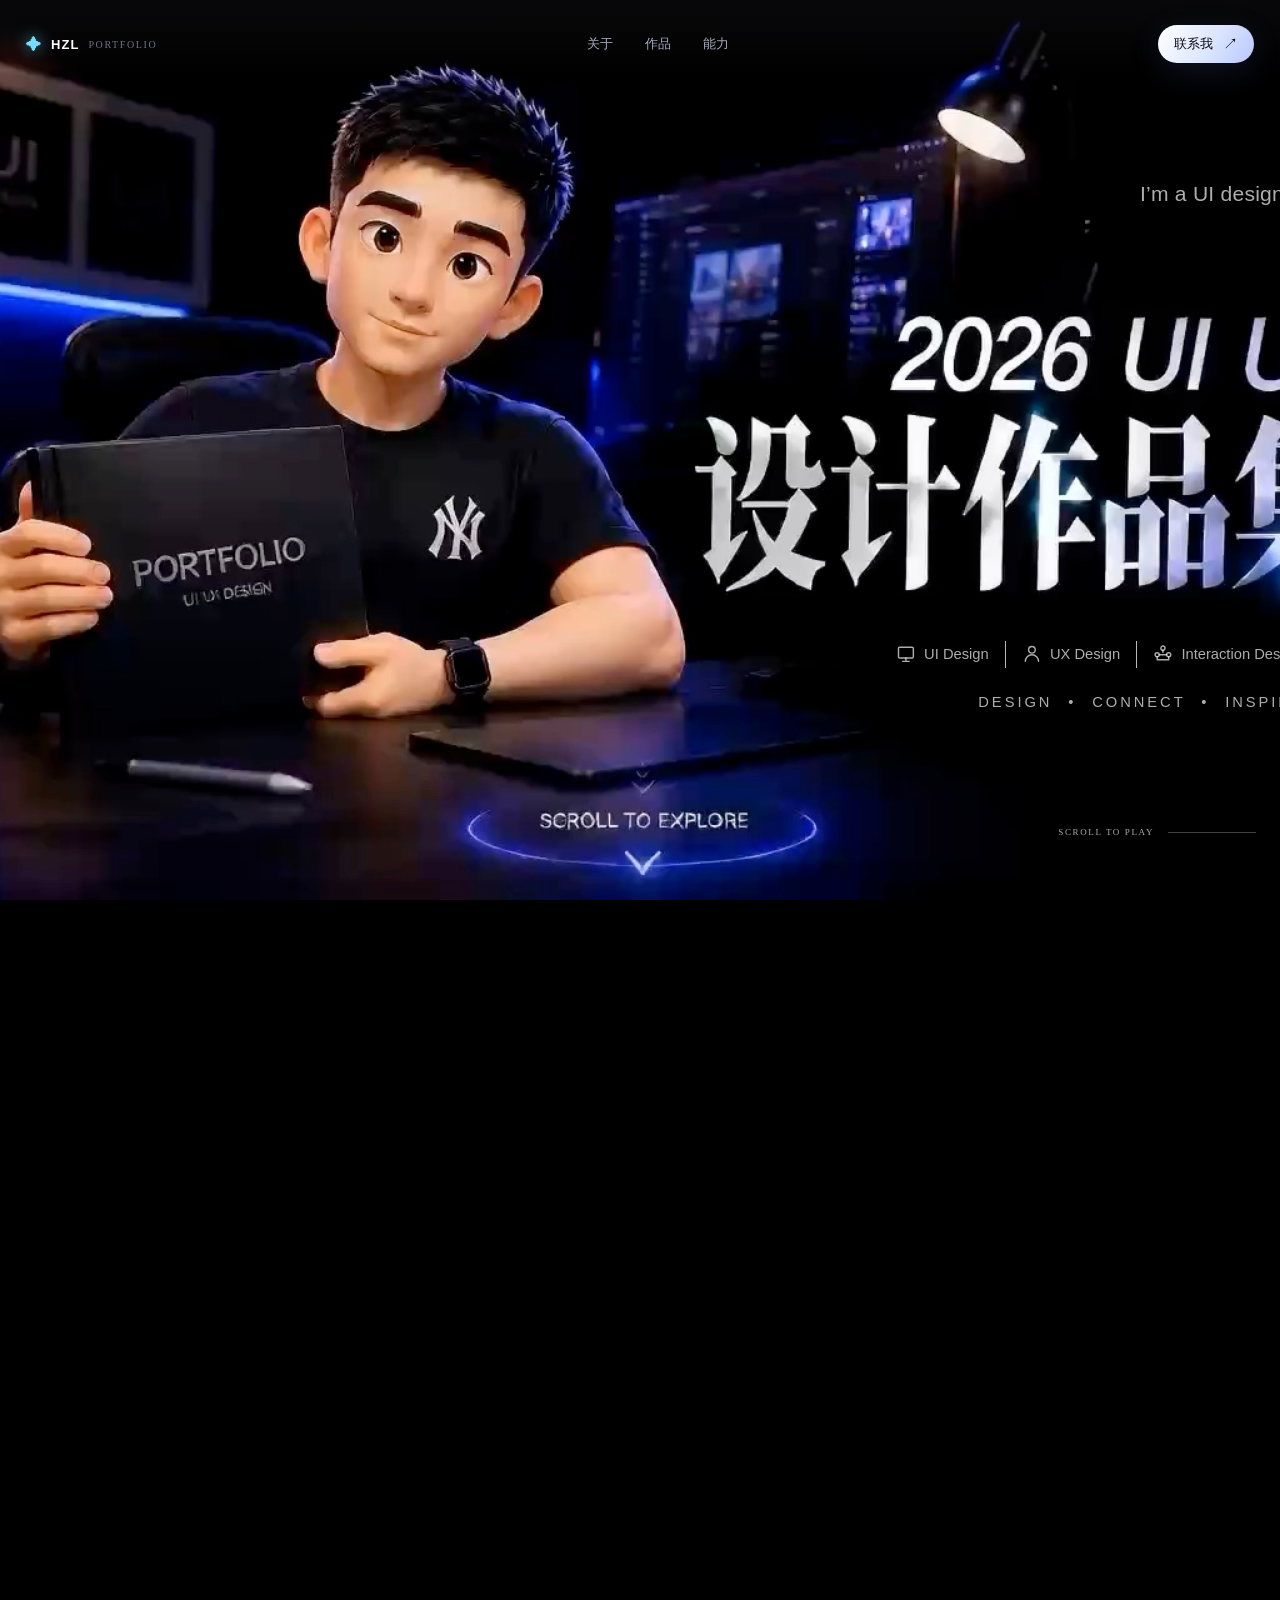
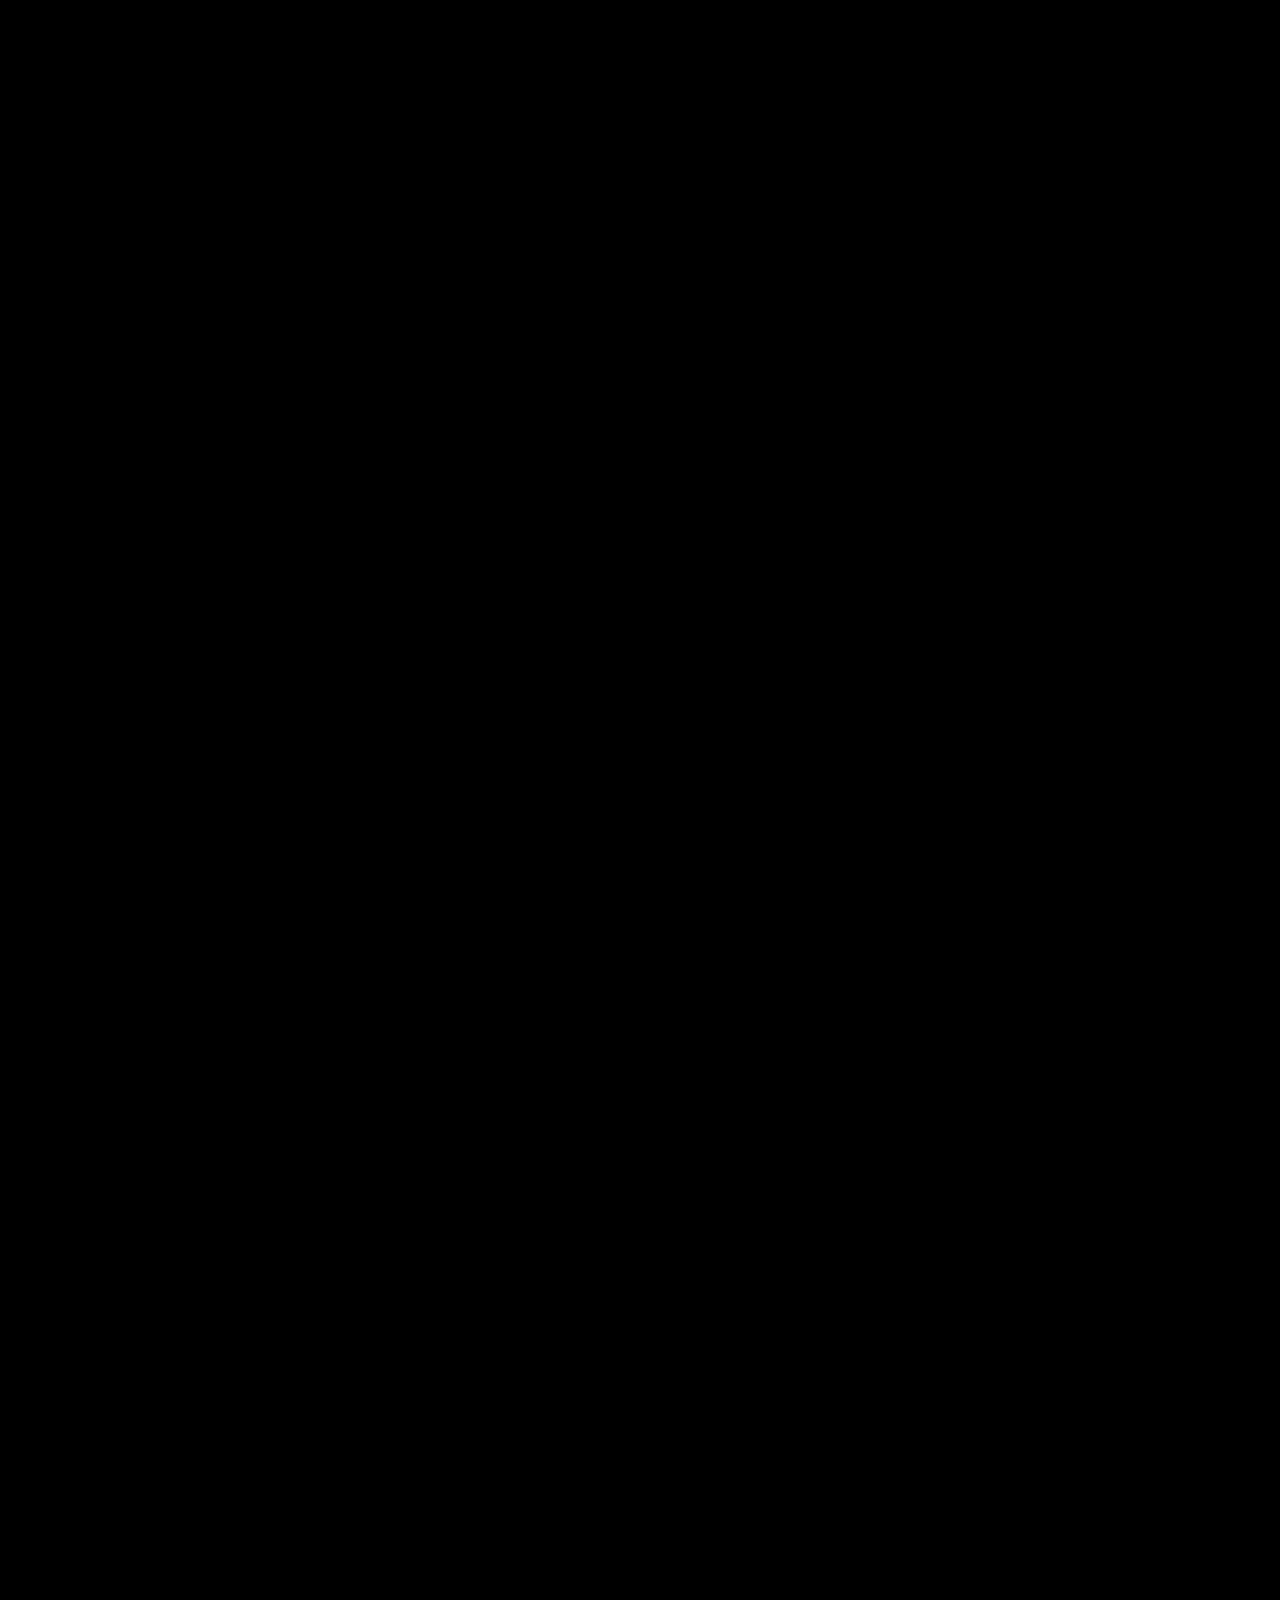
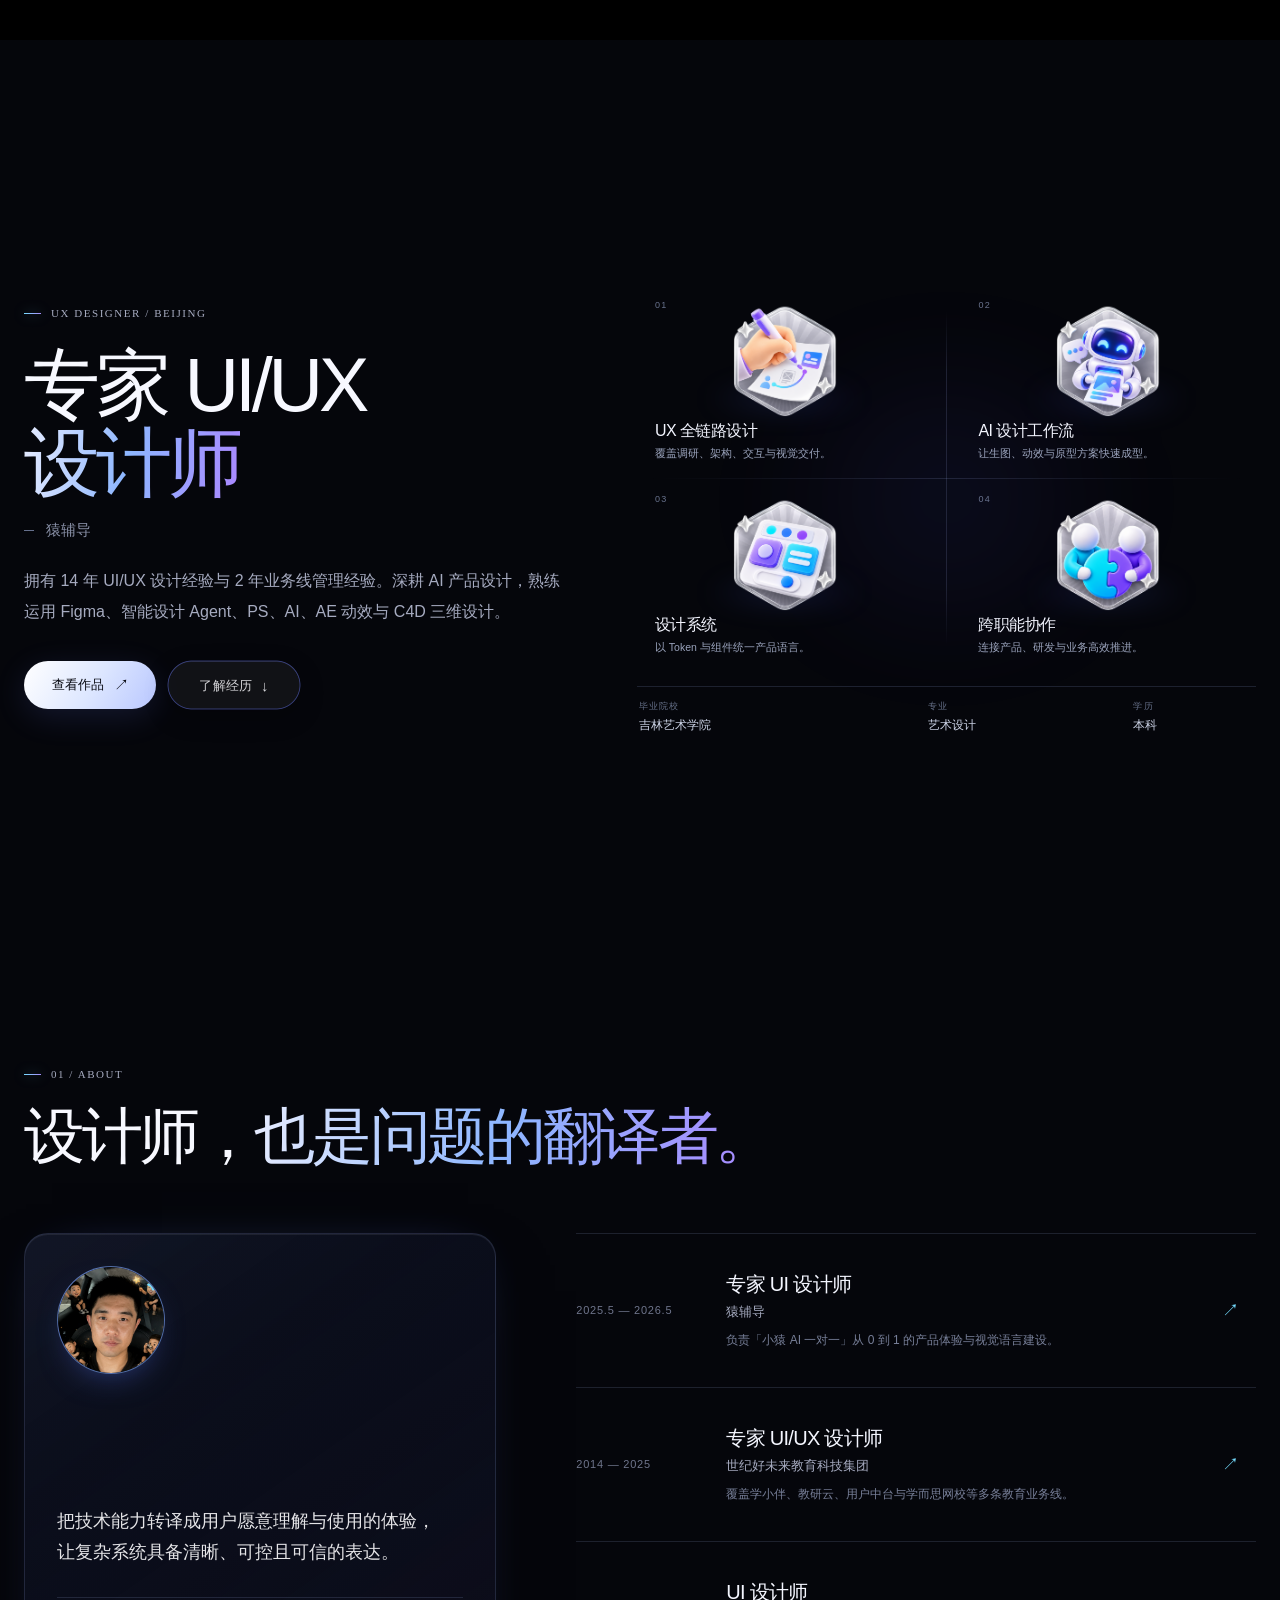
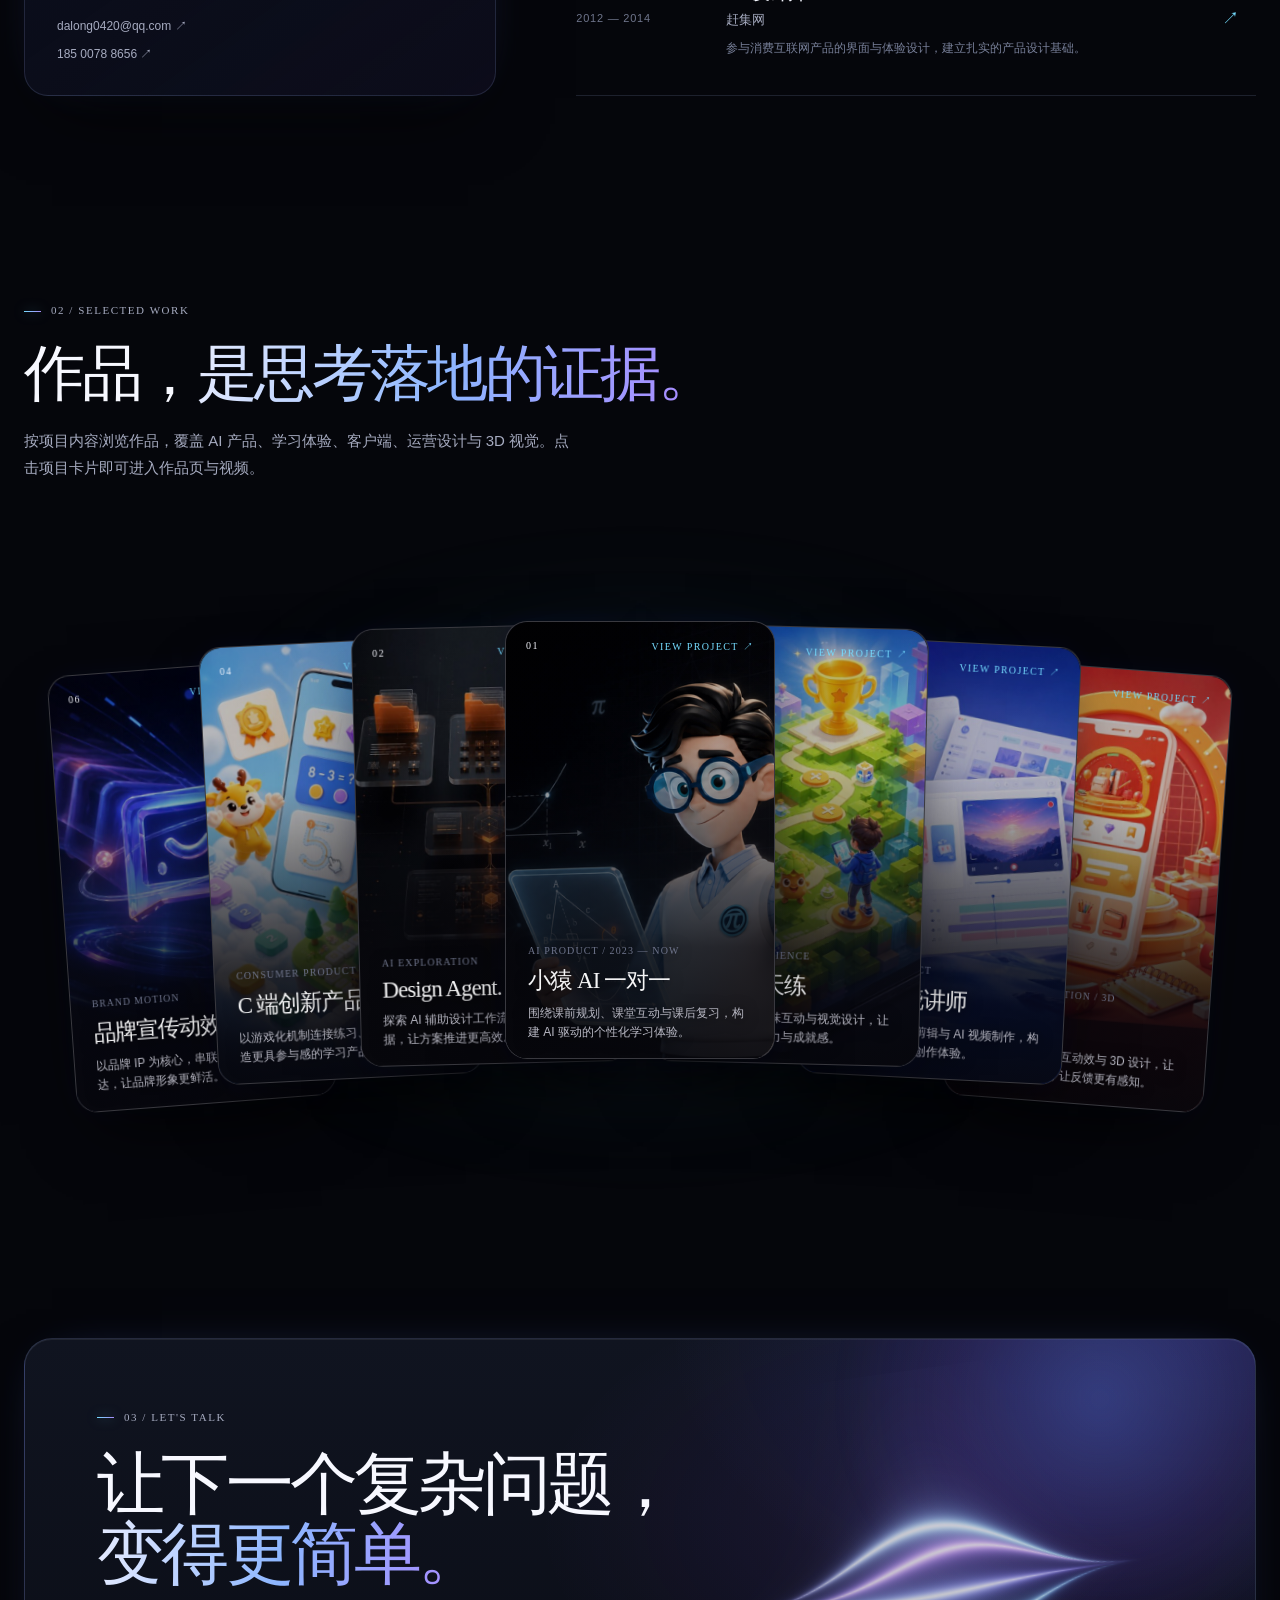
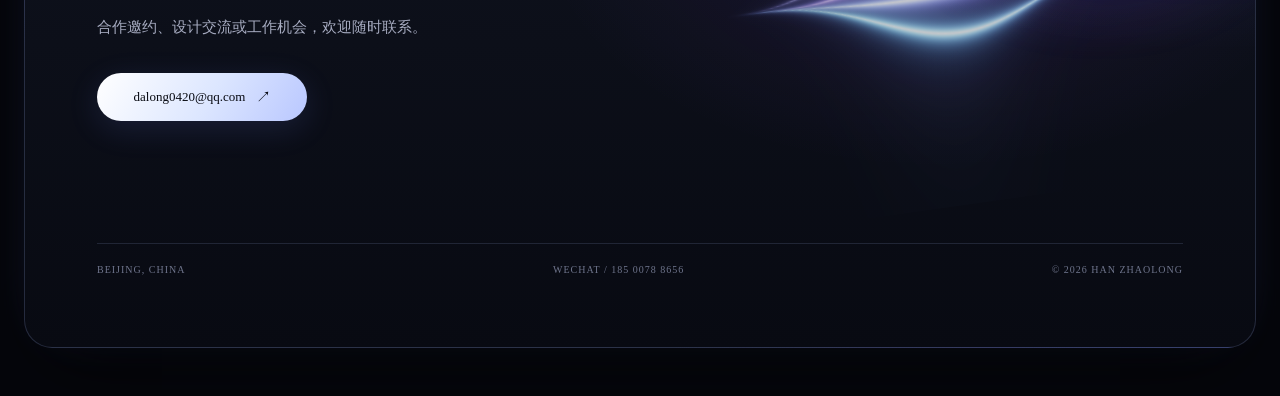
==== commit c379fdcd: "Deploy source 804365c" ====
--- a/index.html
+++ b/index.html
@@ -14,7 +14,7 @@
       })();
     </script>
     <title>韩兆龙 · UX Portfolio</title>
-    <script type="module" crossorigin src="/assets/index-B4BzNgIk.js"></script>
+    <script type="module" crossorigin src="/assets/index-VVLtqFOO.js"></script>
     <link rel="stylesheet" crossorigin href="/assets/index-CVnmTnLb.css">
   </head>
   <body>
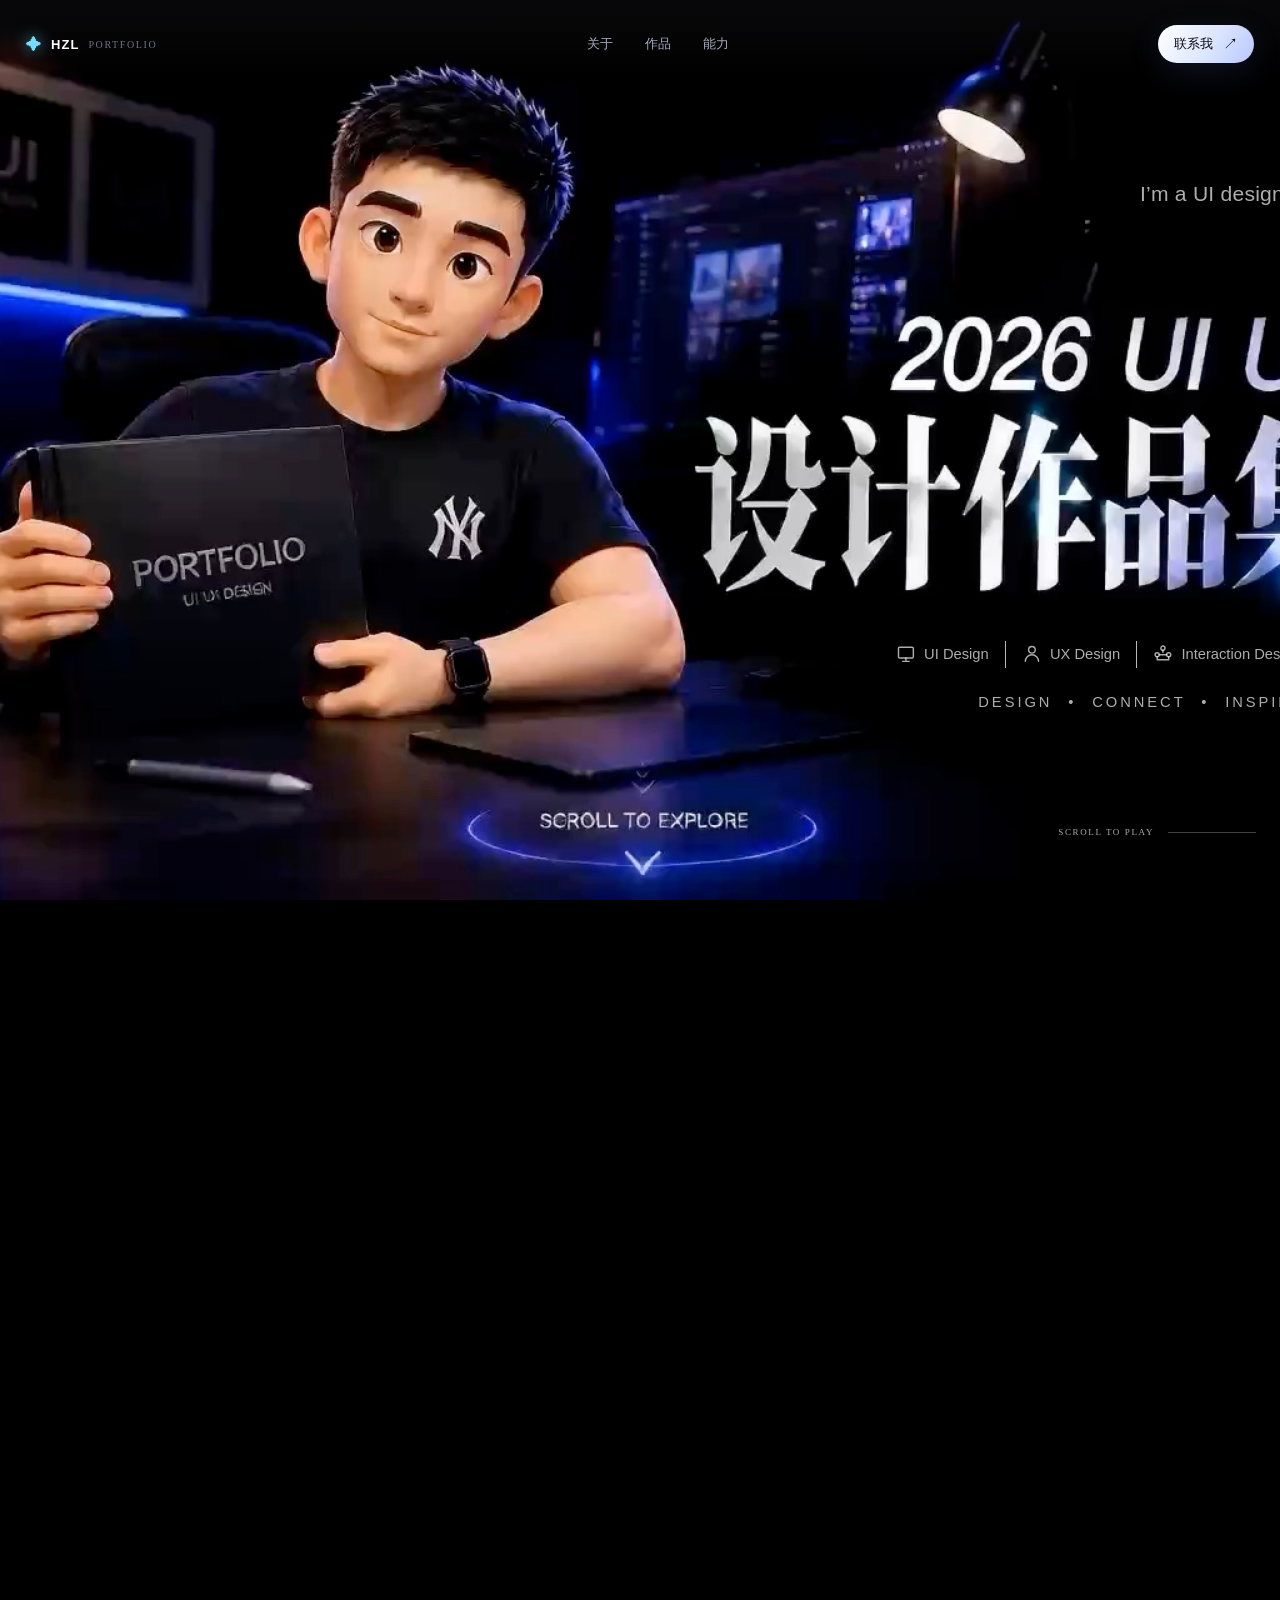
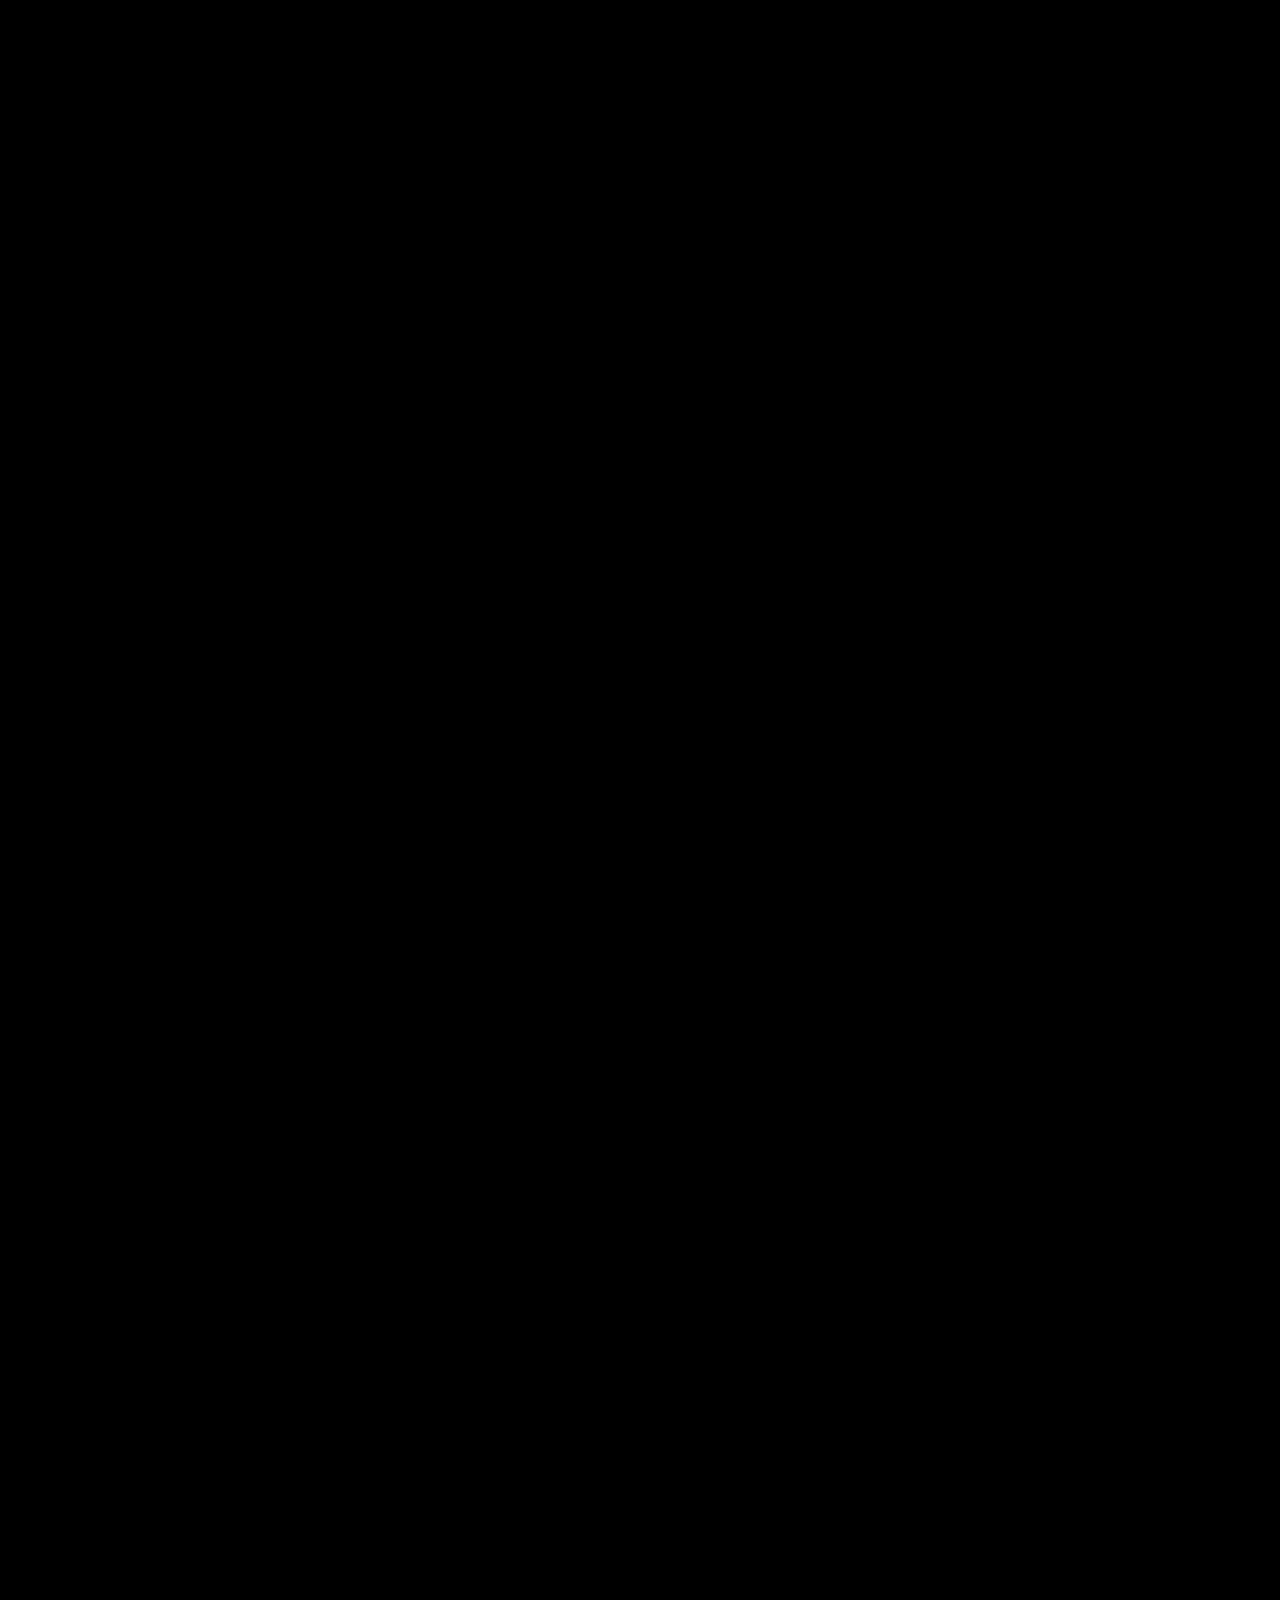
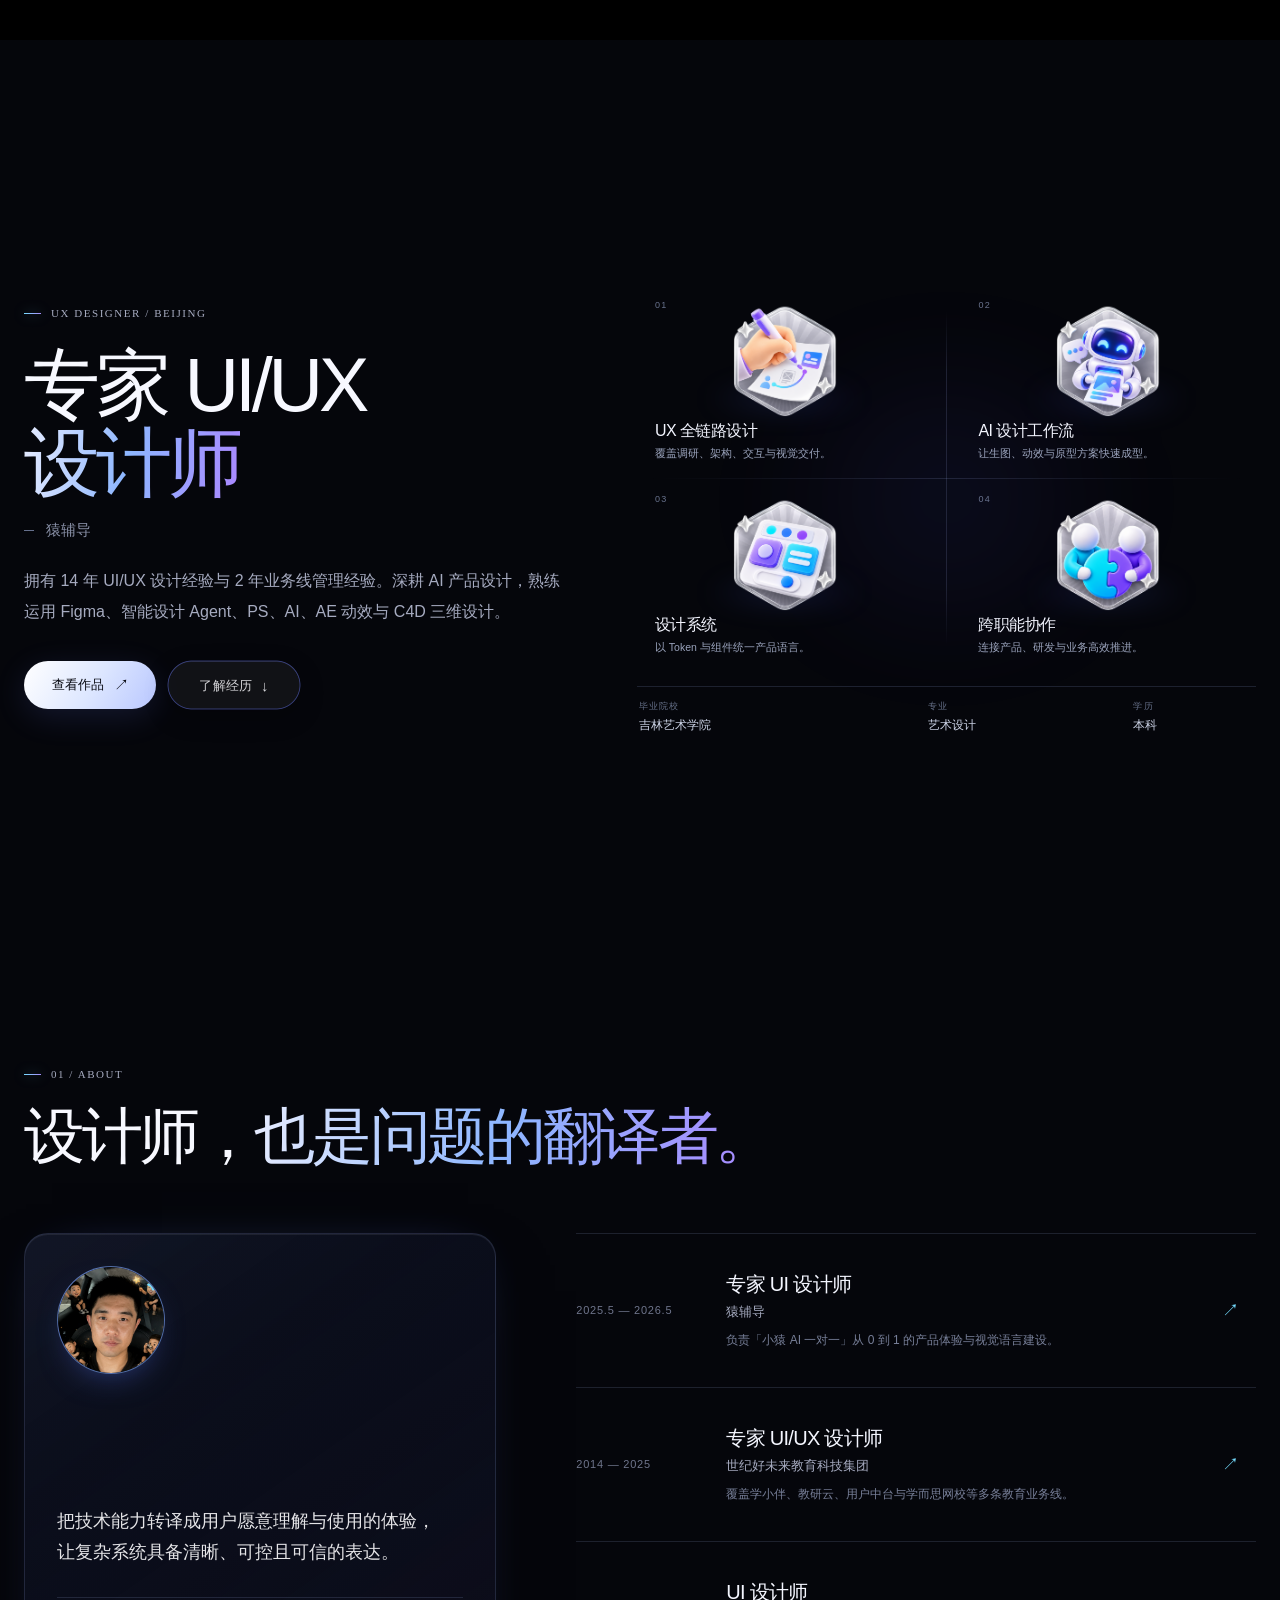
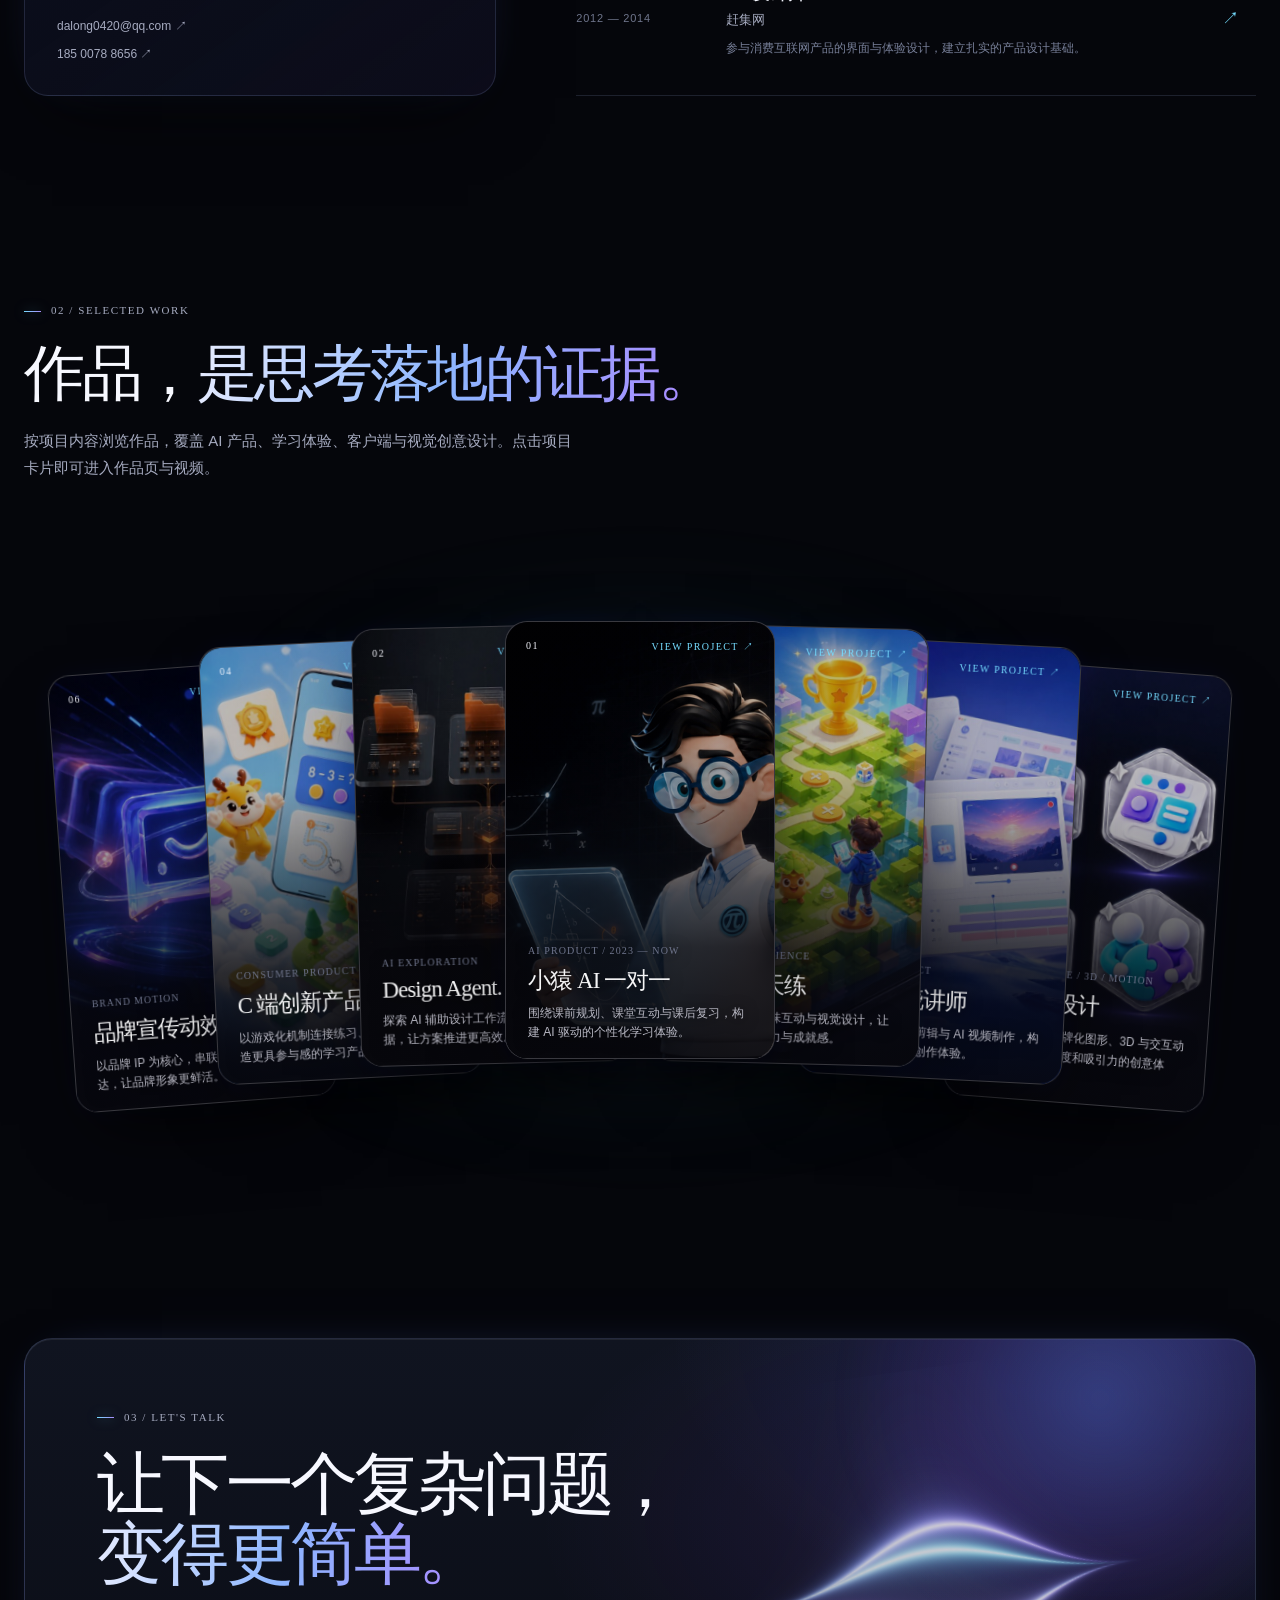
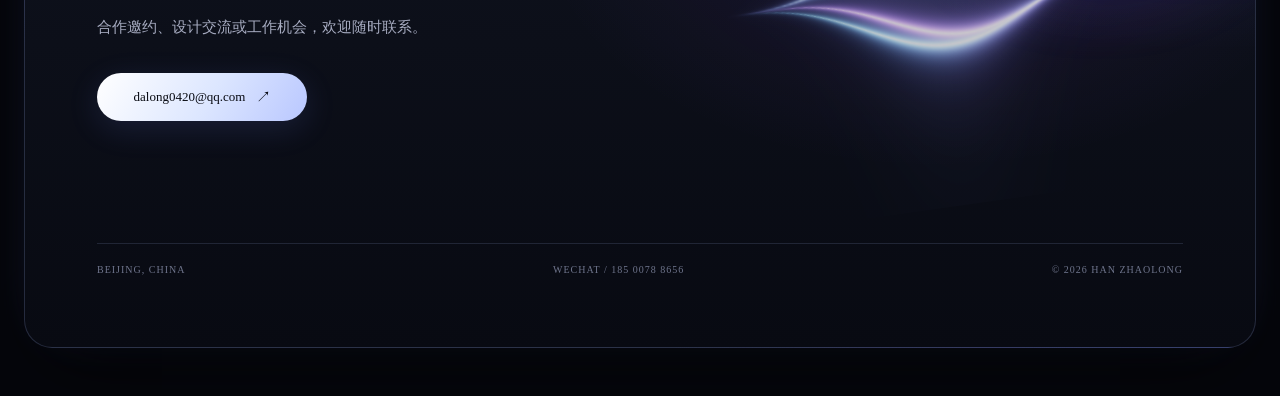
==== commit 18a861c5: "Deploy source ccdac4b" ====
--- a/index.html
+++ b/index.html
@@ -14,7 +14,7 @@
       })();
     </script>
     <title>韩兆龙 · UX Portfolio</title>
-    <script type="module" crossorigin src="/assets/index-VVLtqFOO.js"></script>
+    <script type="module" crossorigin src="/assets/index-BEb70BiB.js"></script>
     <link rel="stylesheet" crossorigin href="/assets/index-CVnmTnLb.css">
   </head>
   <body>
